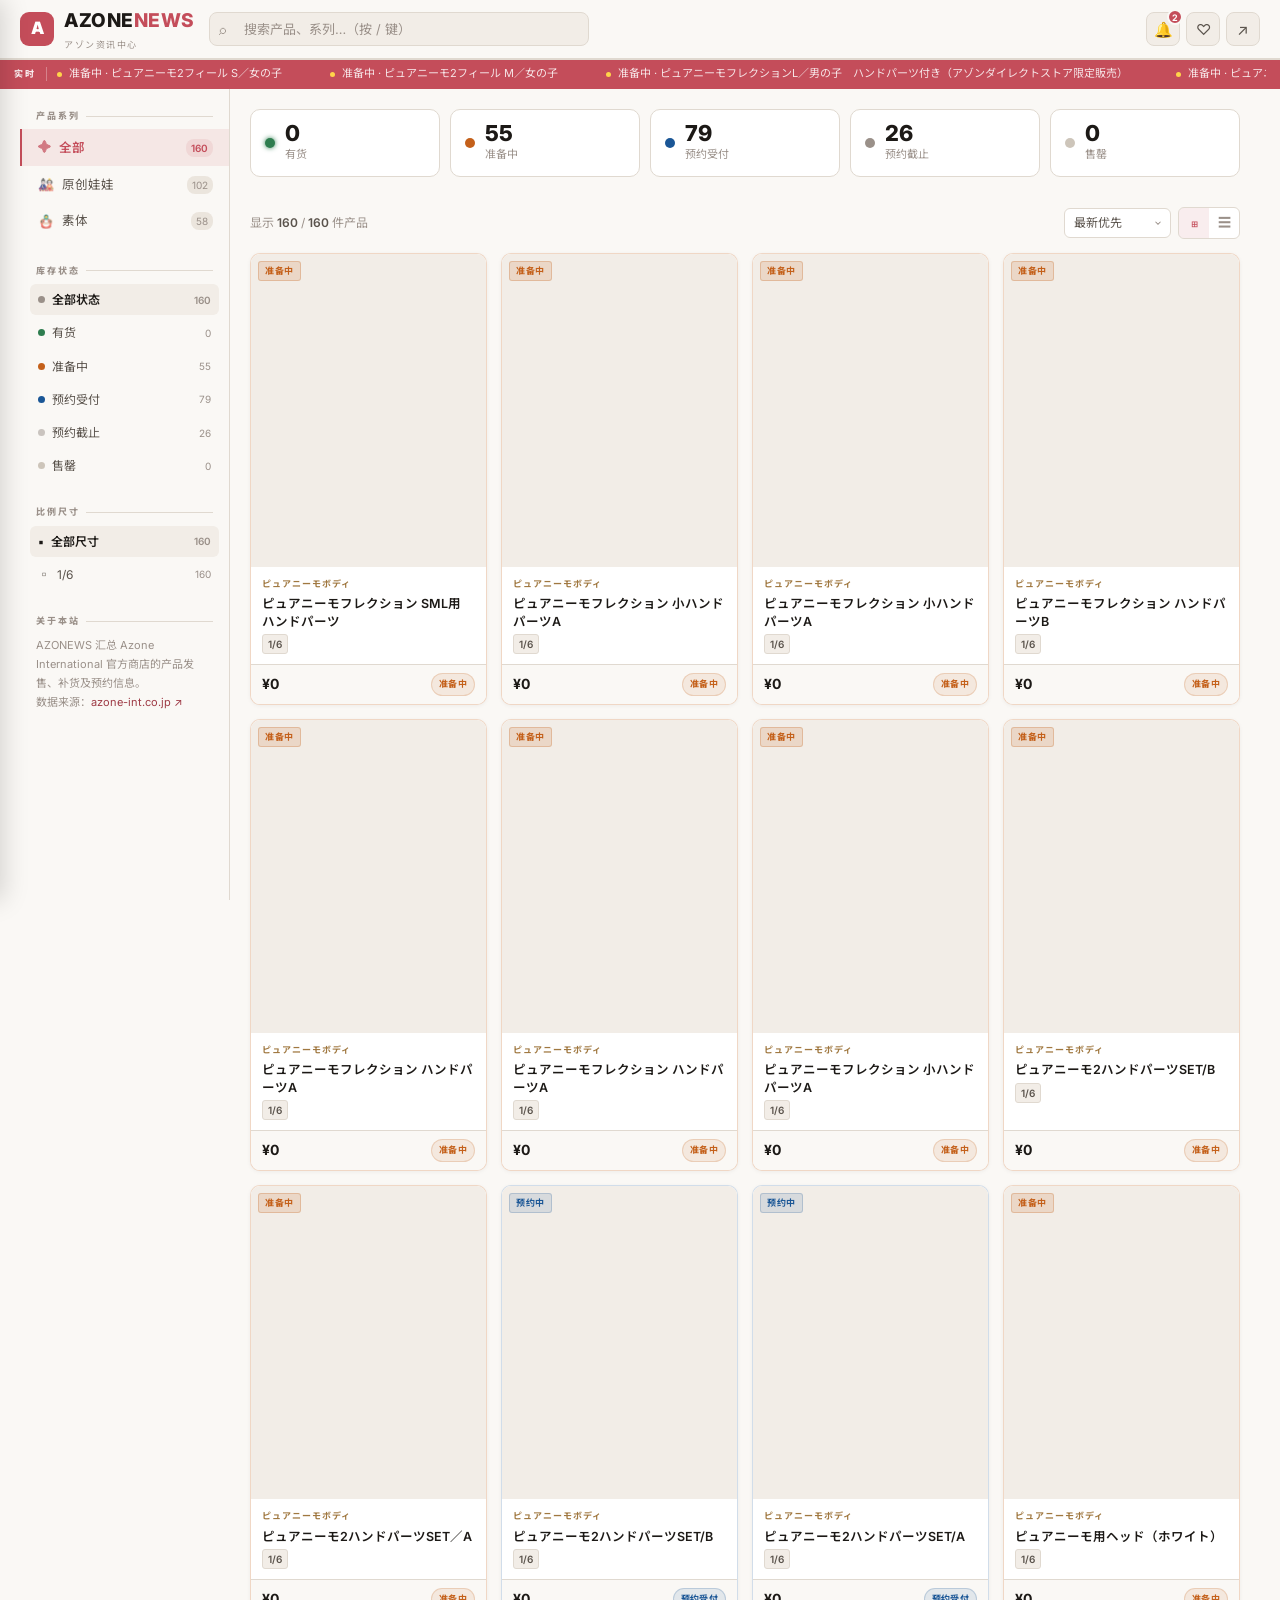
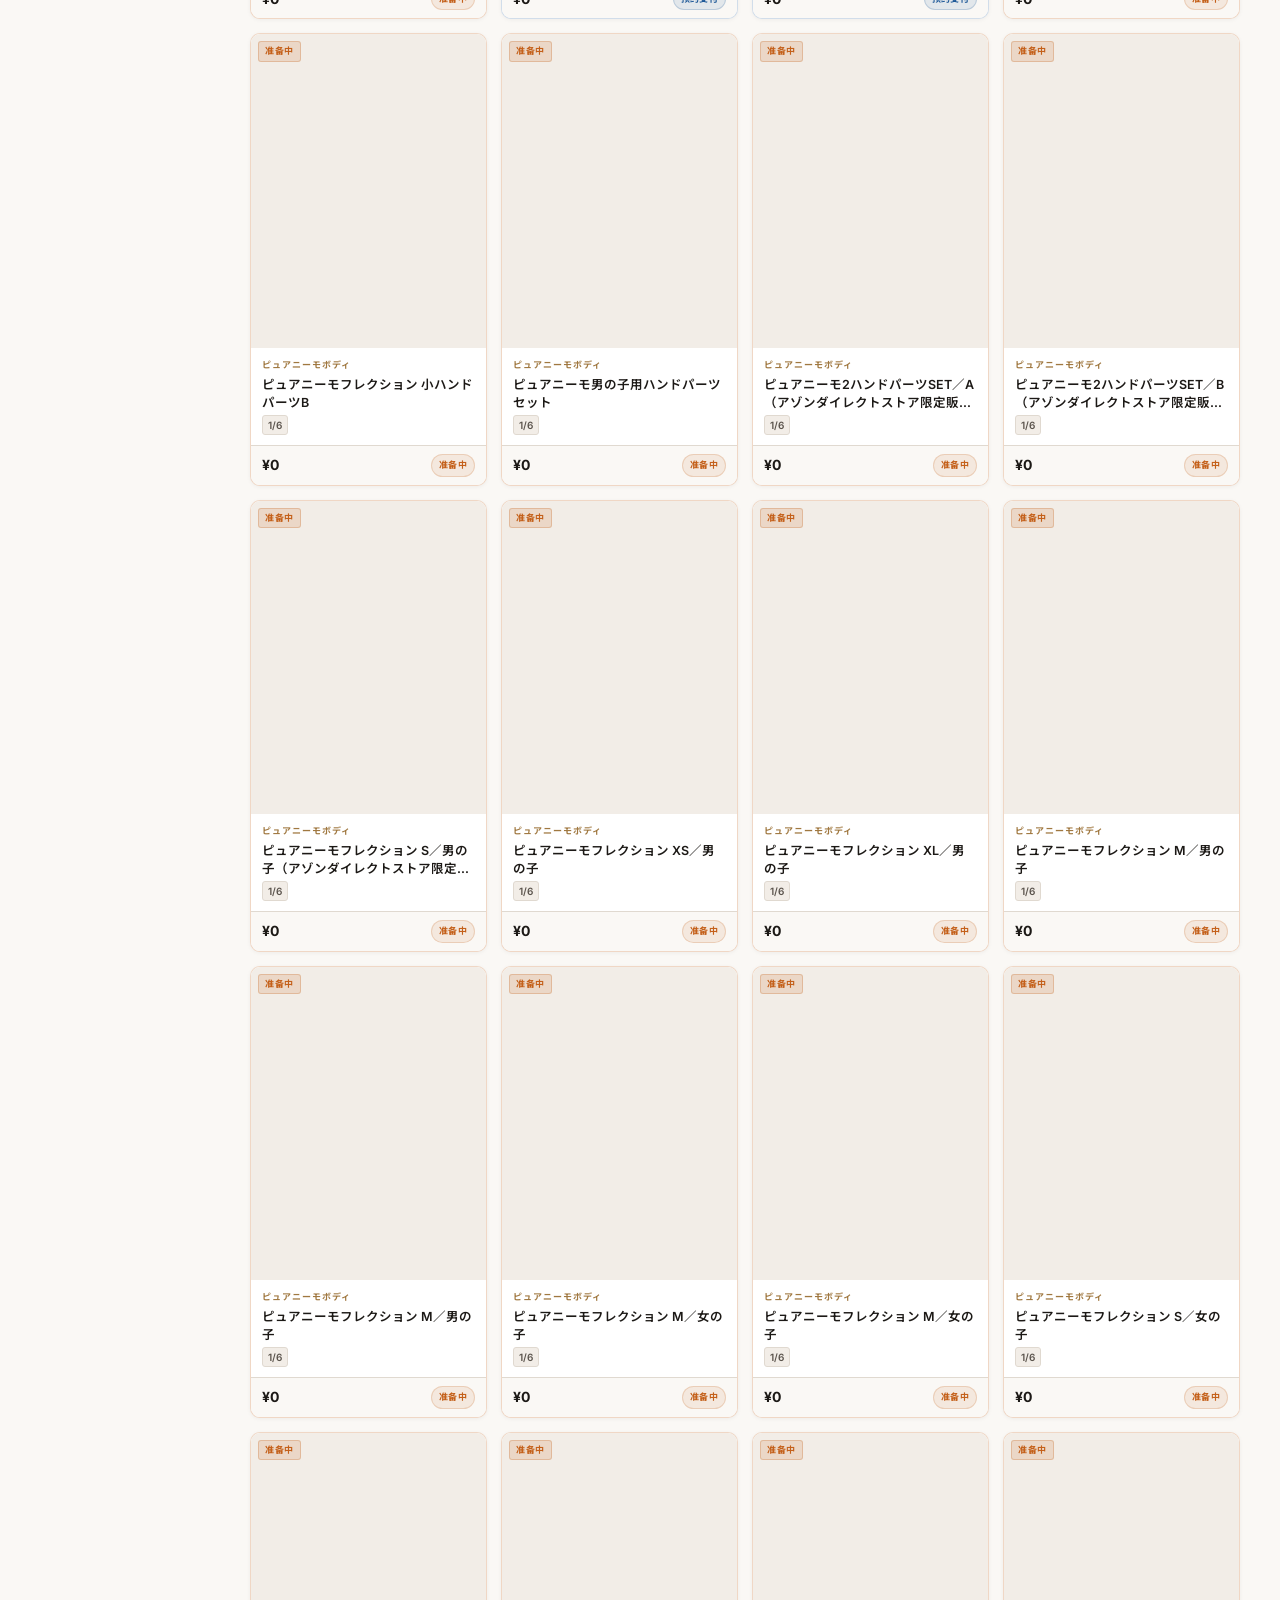
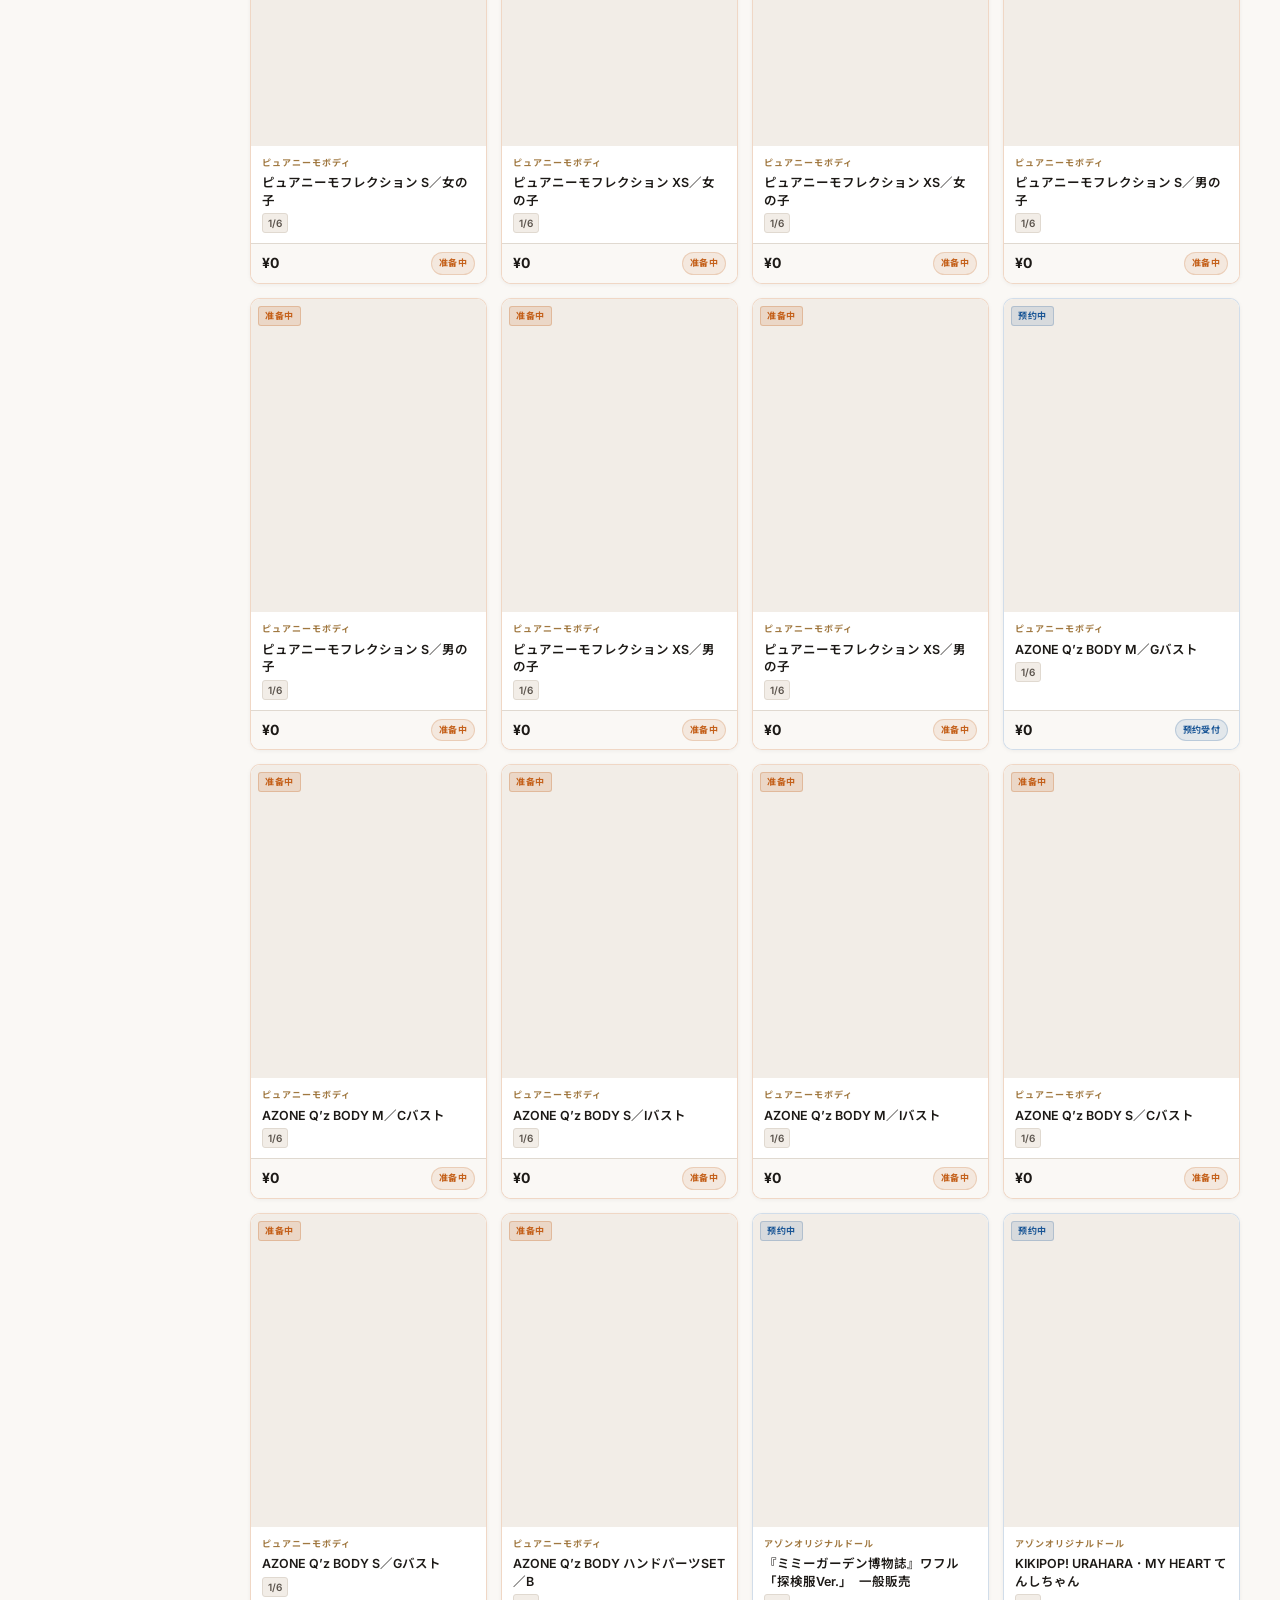
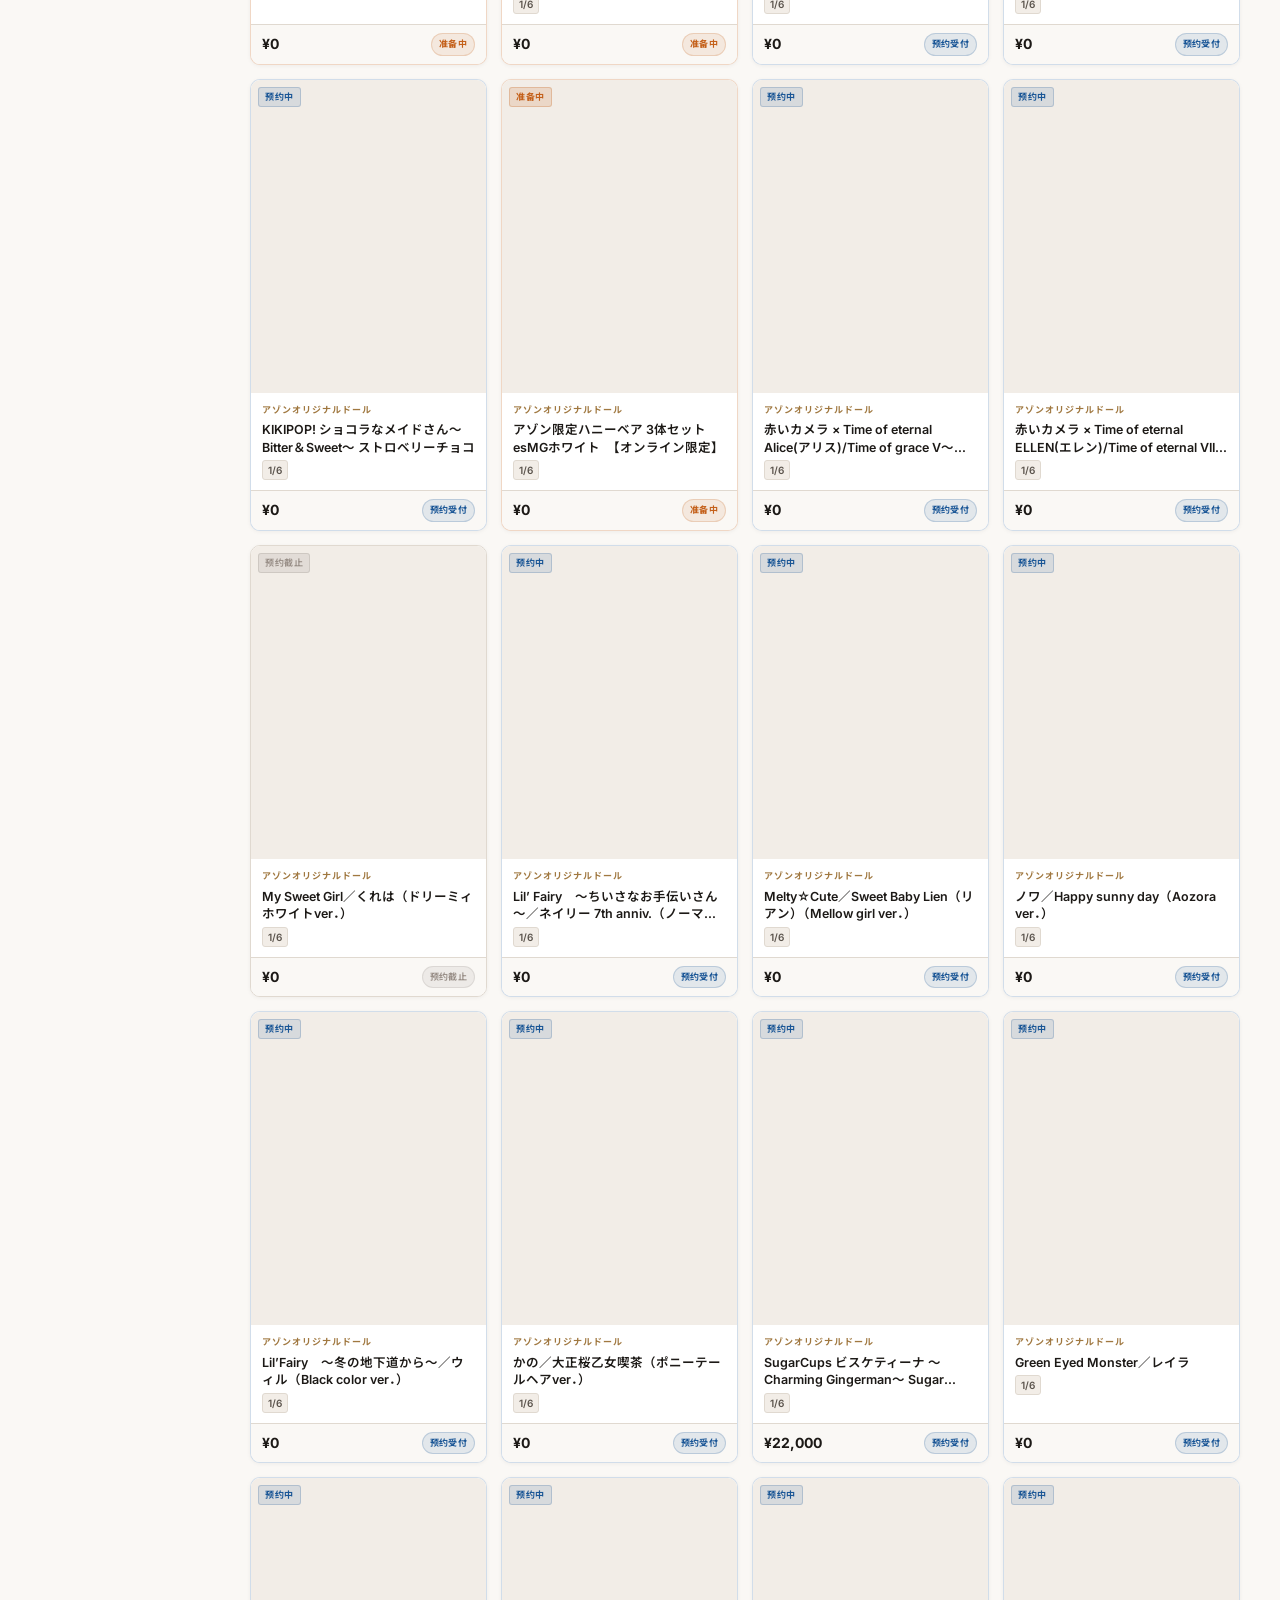
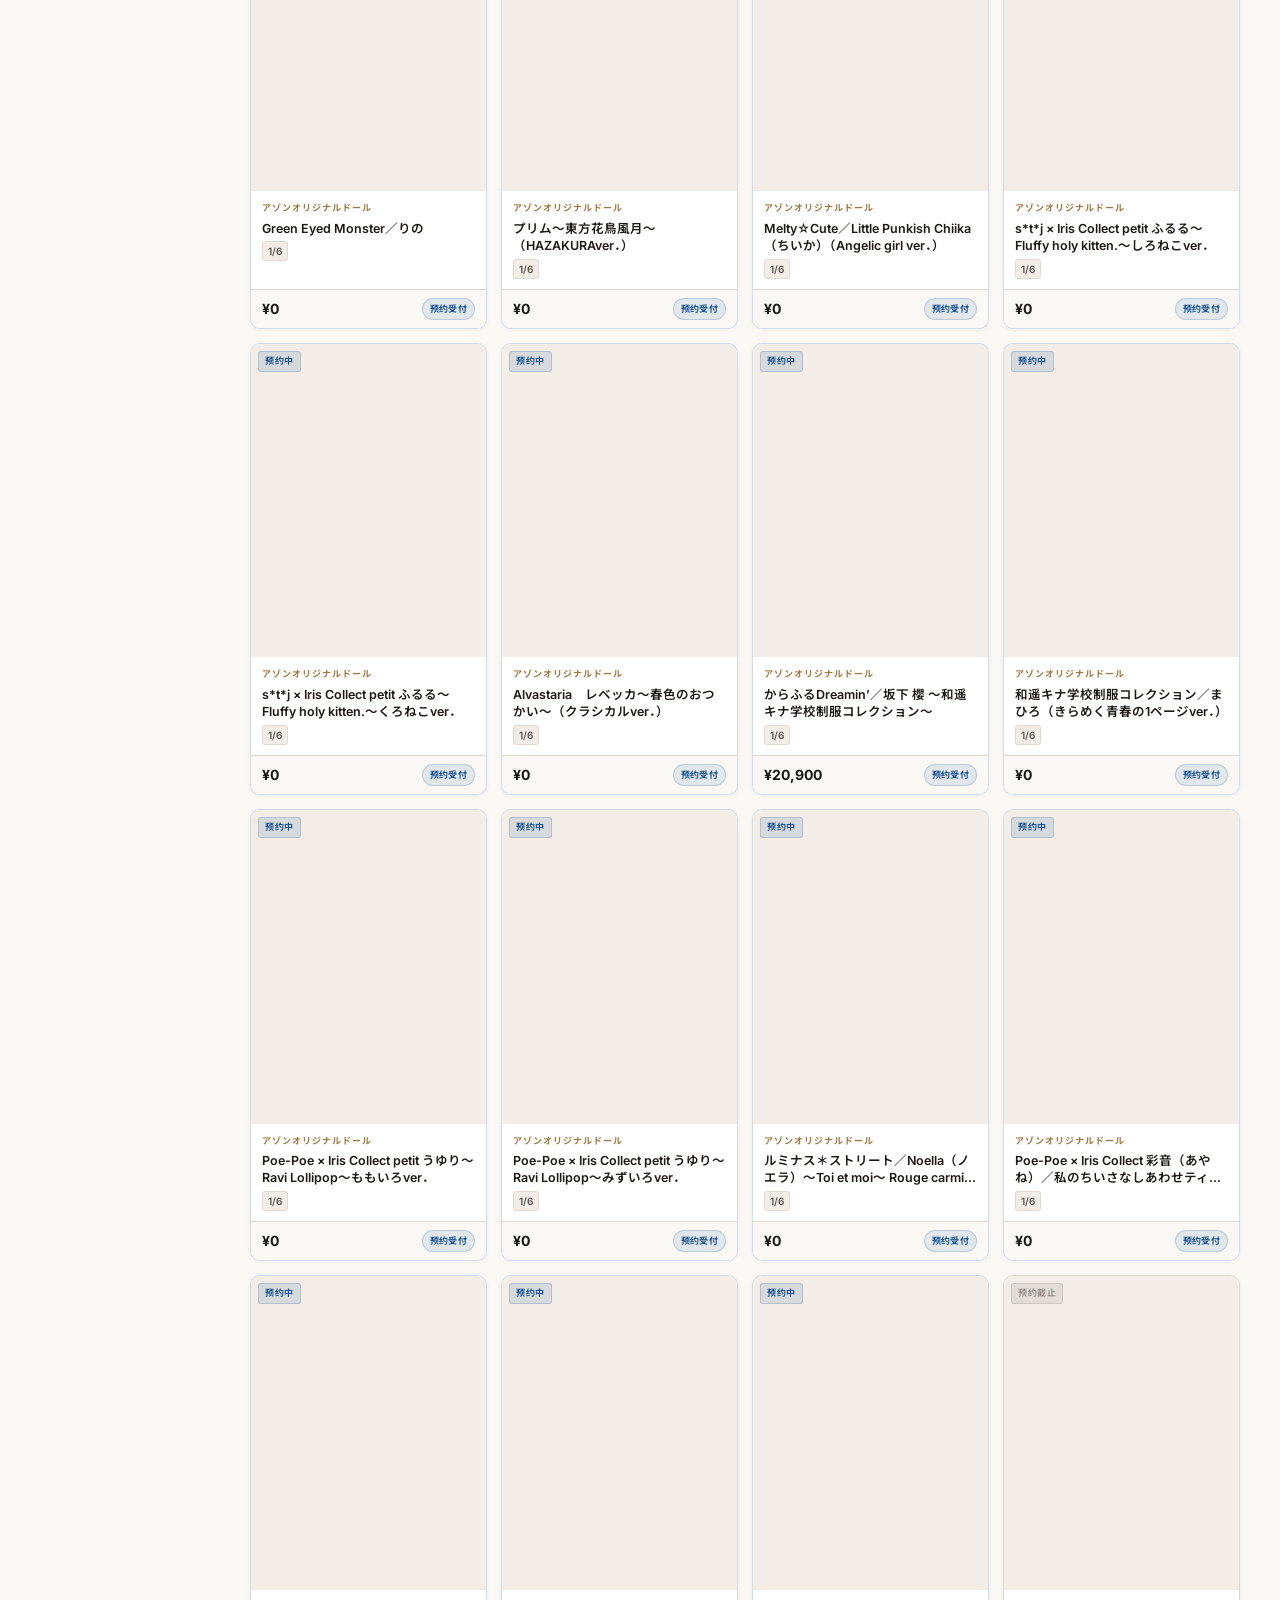
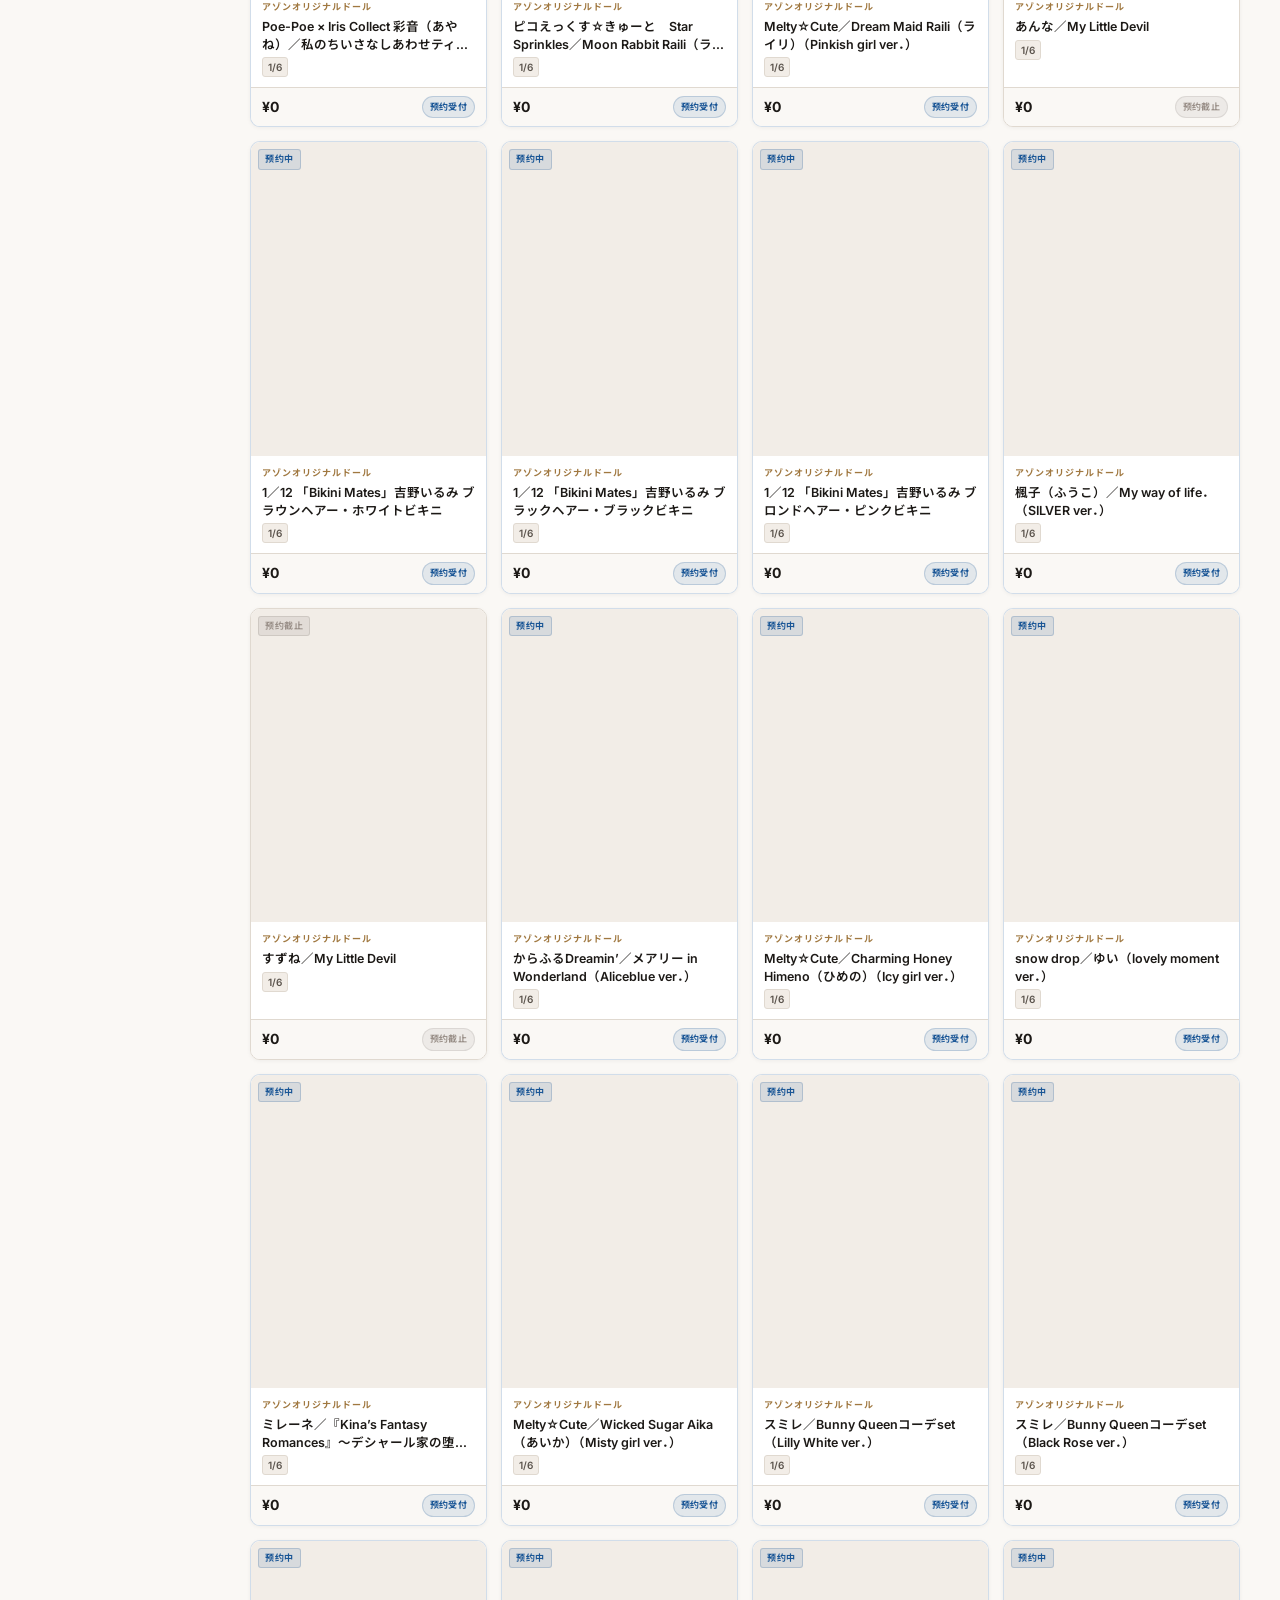
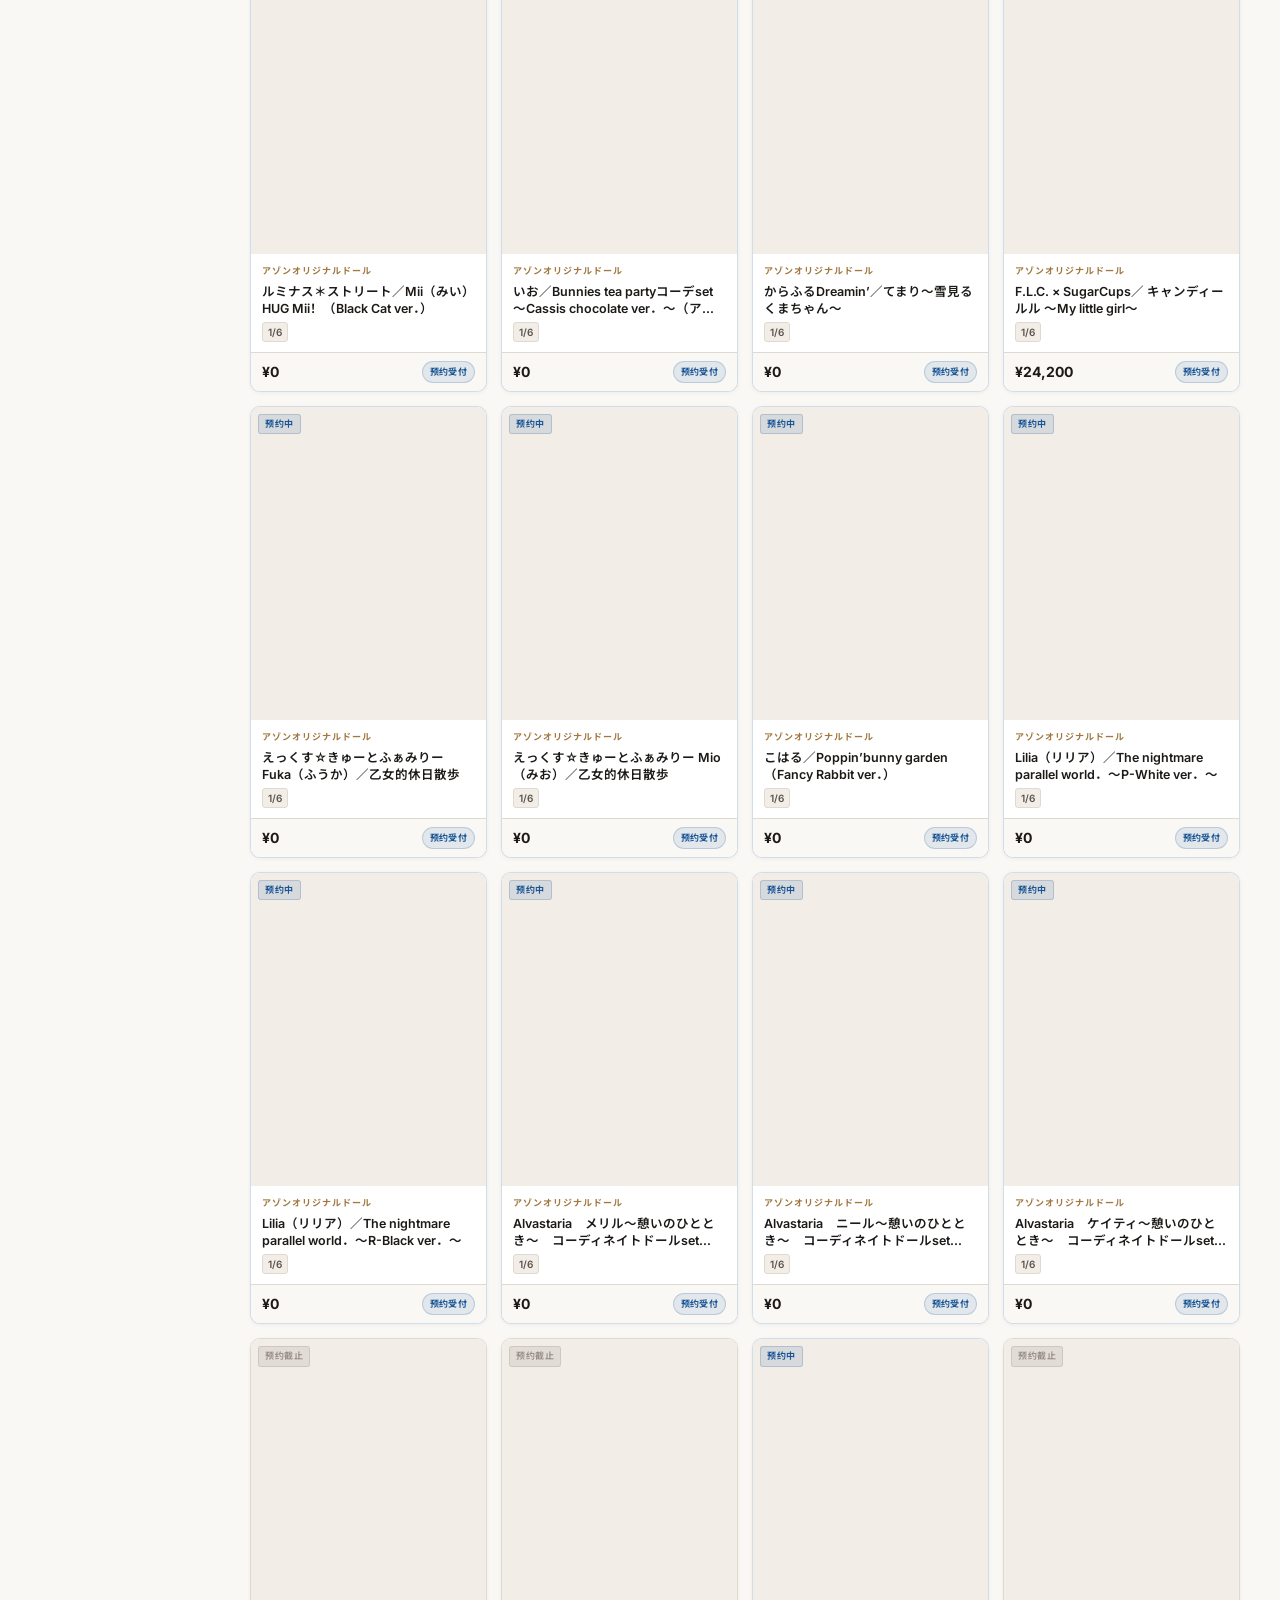
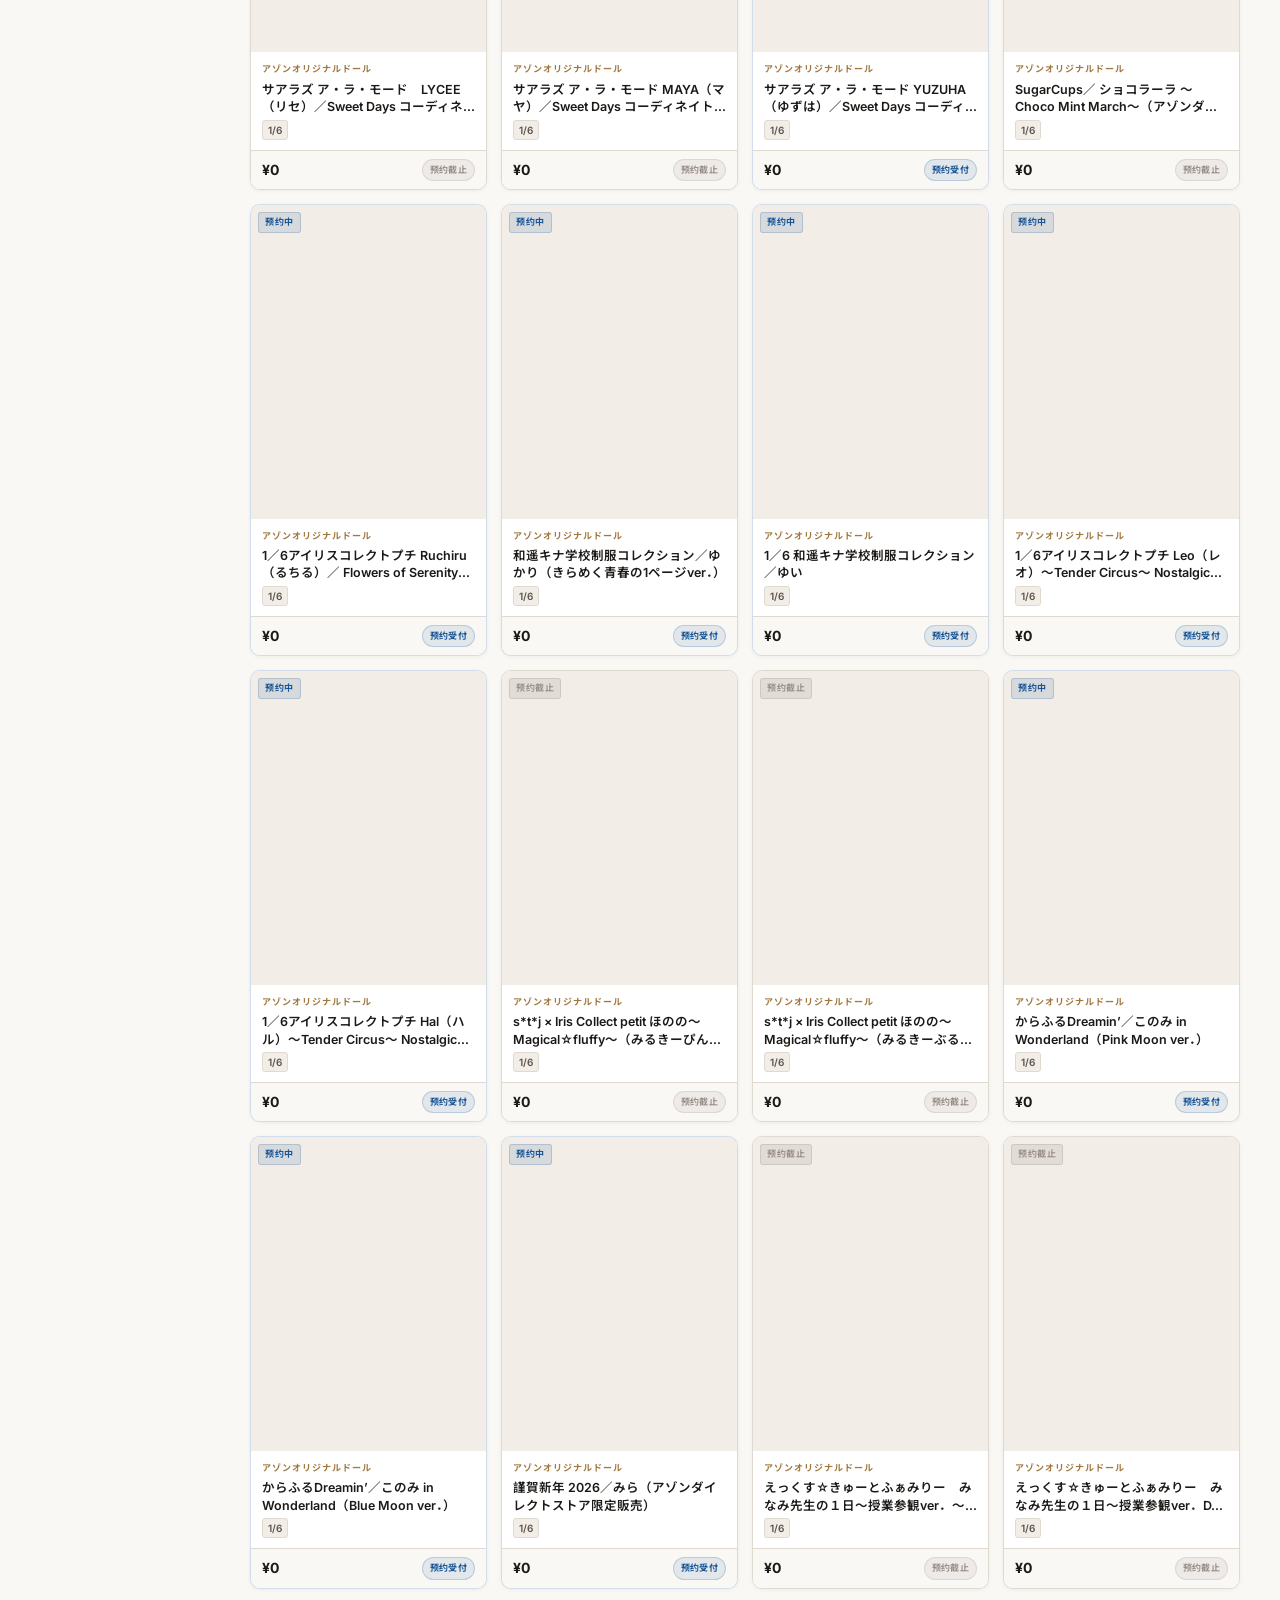
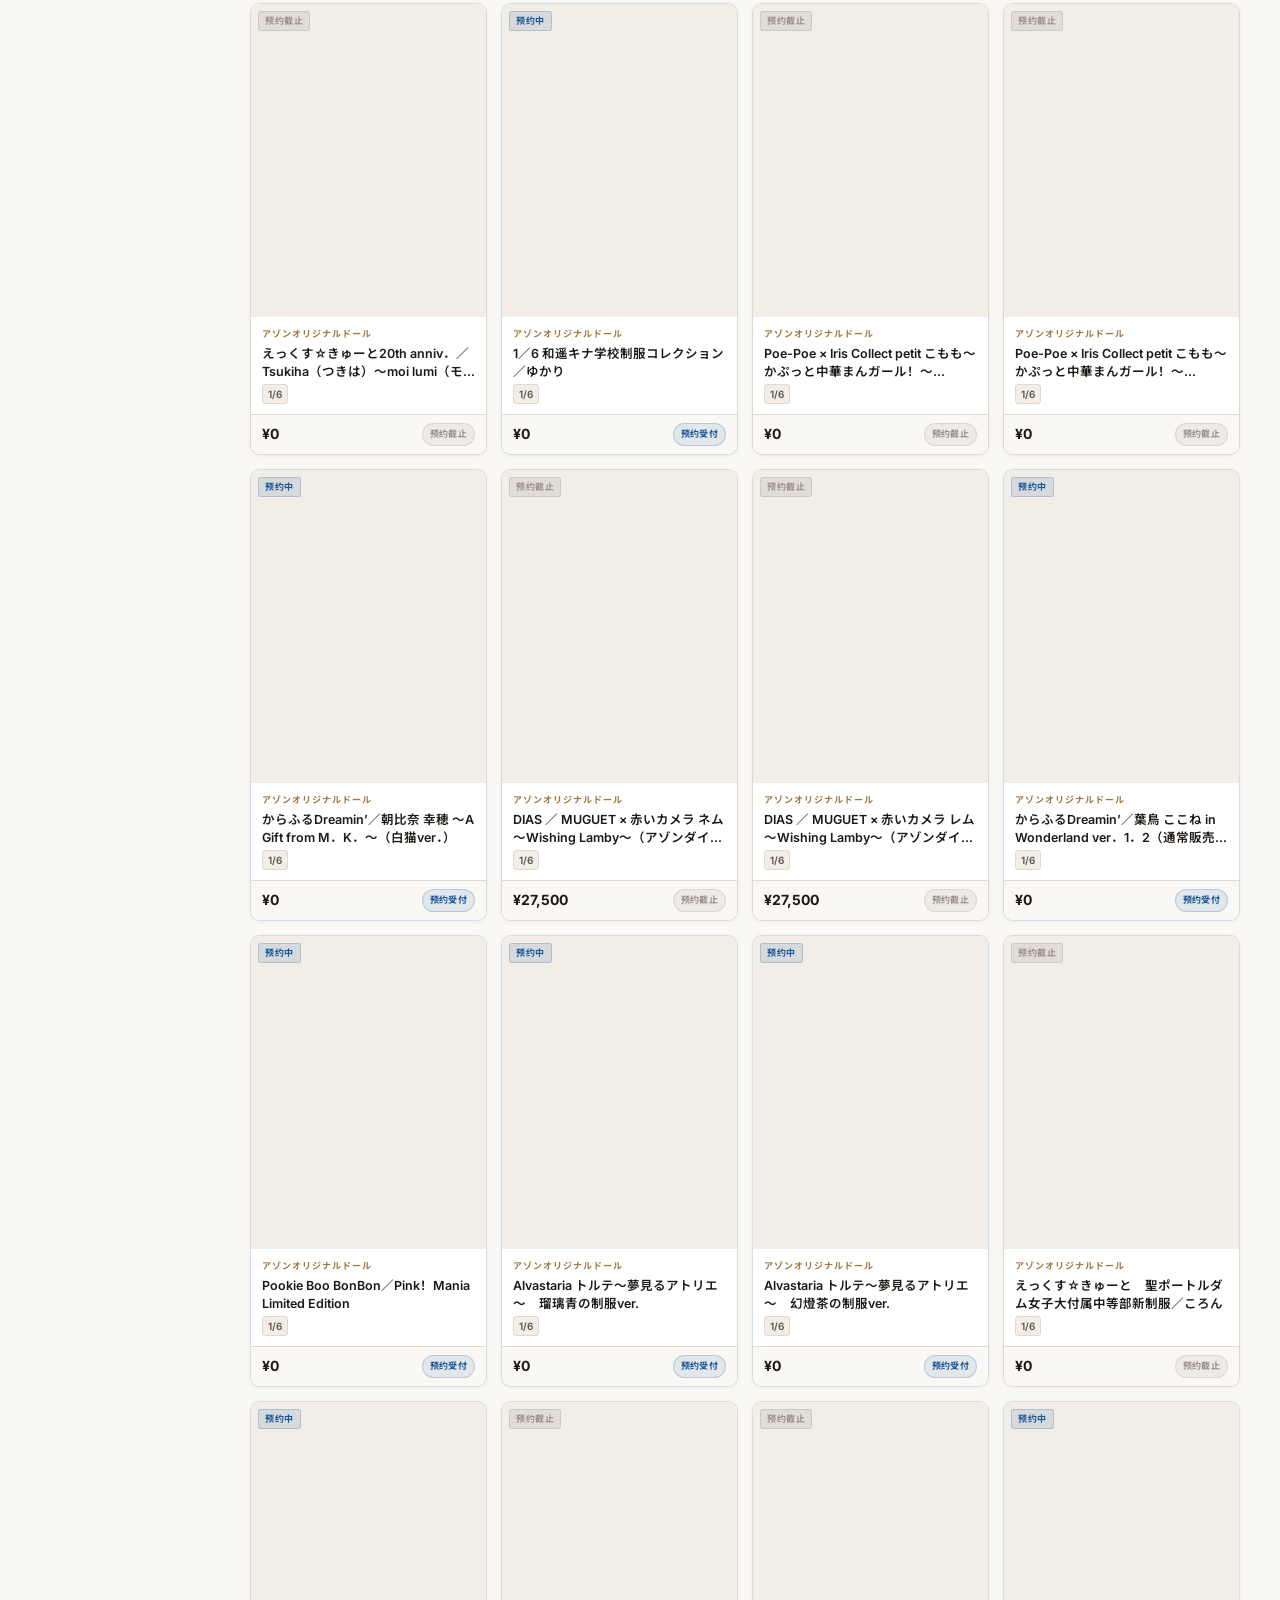
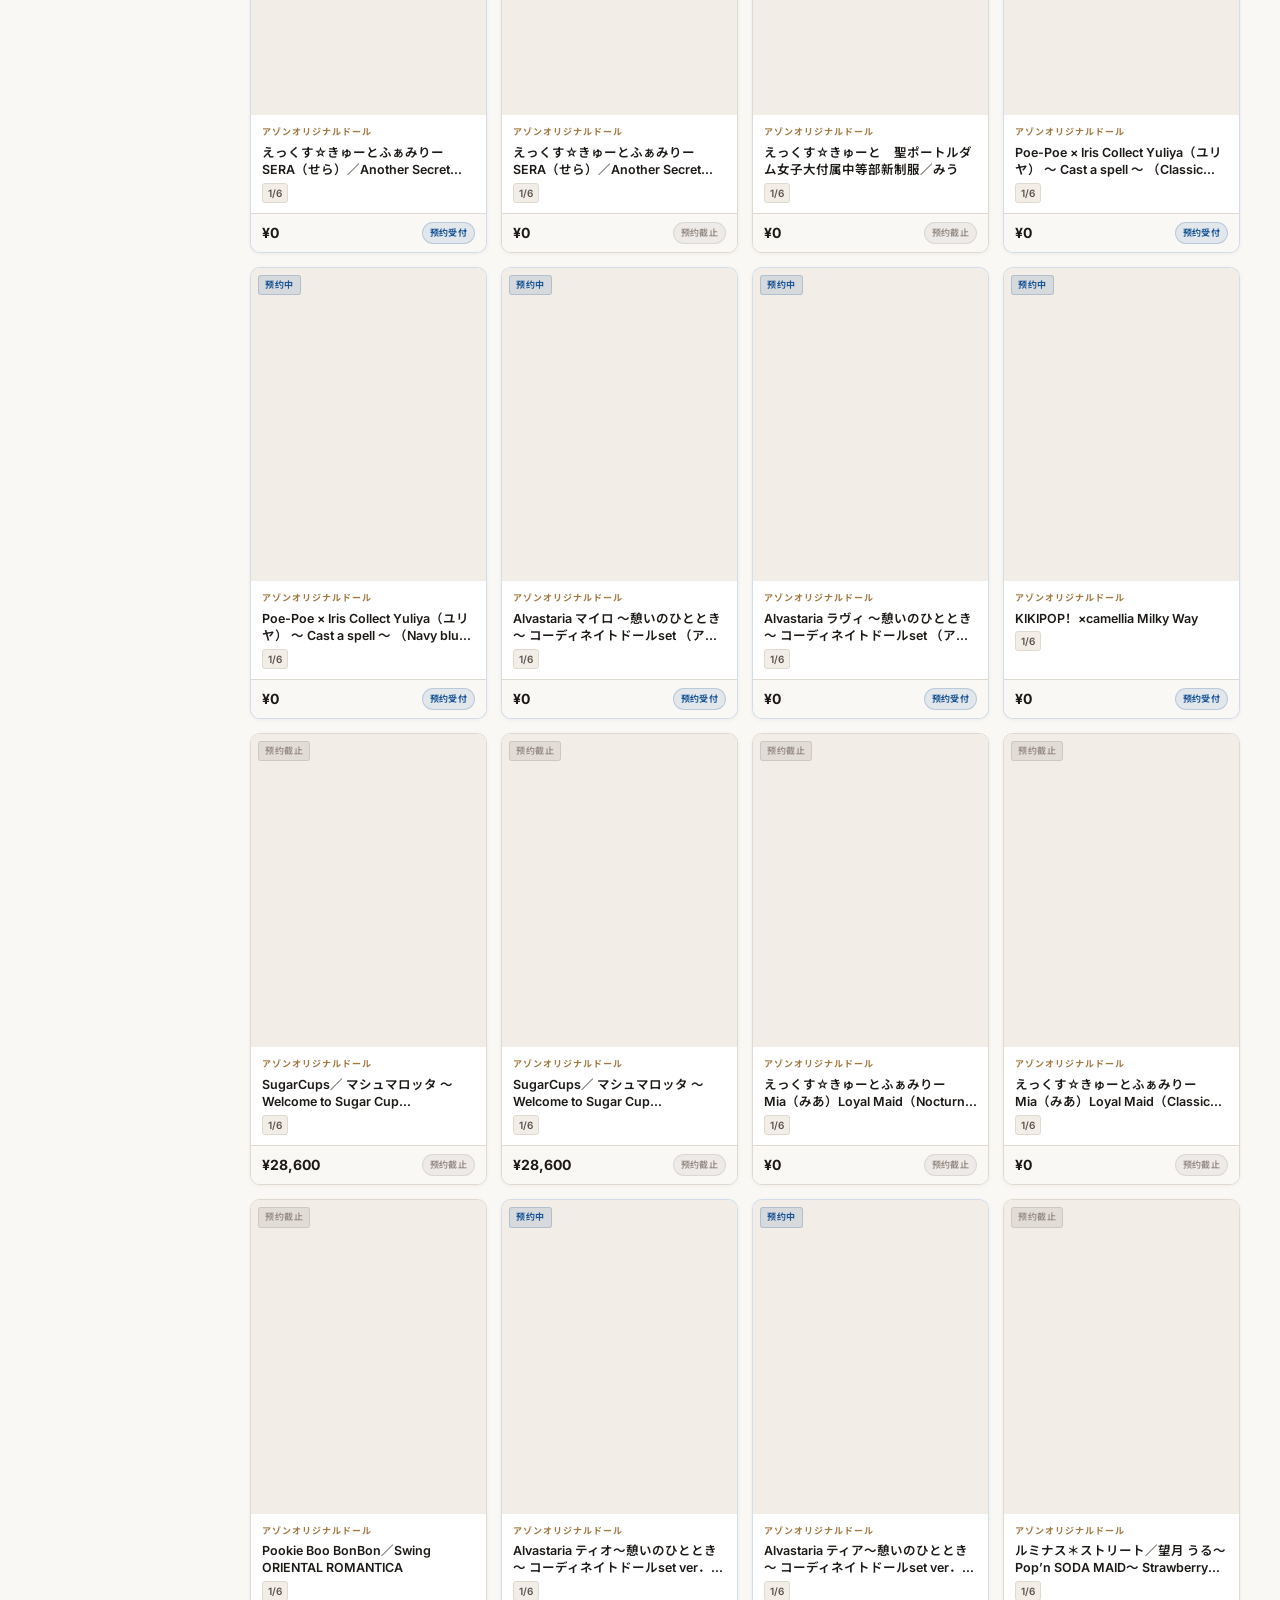
==== index.html @ 1567c564 "Sync index.html with latest azonews.html" ====
<!DOCTYPE html>
<html lang="zh-CN">
<head>
<meta charset="UTF-8"/>
<meta name="viewport" content="width=device-width,initial-scale=1.0"/>
<title>AZONEWS — Azone International 资讯中心</title>
<link rel="preconnect" href="https://fonts.googleapis.com"/>
<link rel="preconnect" href="https://fonts.gstatic.com" crossorigin/>
<link href="https://fonts.googleapis.com/css2?family=Inter:wght@400;500;600;700;800&family=Noto+Sans+SC:wght@400;500;700&display=swap" rel="stylesheet"/>
<style>
:root{
  --bg:#faf8f5;--bg2:#f2ede7;--bg3:#ebe5dd;
  --card:#ffffff;--card-h:#fdf9f6;
  --border:#e0d9d0;--border-d:#cdc5ba;
  --accent:#c44d5a;--accent-dim:#9e3a45;--accent-g:rgba(196,77,90,.1);
  --gold:#a07840;--gold-g:rgba(160,120,64,.12);
  --txt:#1c1916;--txt2:#5a534c;--txt3:#9a9089;
  --green:#2e7d4f;--orange:#c4601a;--blue:#1a5696;--purple:#6b4da0;
  --red:#c42b2b;--teal:#1a7a6e;
  --r:10px;--rs:6px;--sh:0 2px 12px rgba(0,0,0,.08);--sh2:0 8px 32px rgba(0,0,0,.12);
  --t:.18s ease;
  --font:'Inter','Noto Sans SC',sans-serif;
}
*,*::before,*::after{box-sizing:border-box;margin:0;padding:0}
html{scroll-behavior:smooth}
body{background:var(--bg);color:var(--txt);font-family:var(--font);font-size:14px;line-height:1.6;-webkit-font-smoothing:antialiased}
a{color:inherit;text-decoration:none}
button{cursor:pointer;border:none;background:none;font-family:inherit}
input,select{font-family:inherit}
::-webkit-scrollbar{width:5px;height:5px}
::-webkit-scrollbar-track{background:var(--bg2)}
::-webkit-scrollbar-thumb{background:var(--border-d);border-radius:3px}

/* ── HEADER ── */
.hd{position:sticky;top:0;z-index:100;background:rgba(250,248,245,.95);backdrop-filter:blur(12px);border-bottom:1px solid var(--border);box-shadow:0 1px 0 var(--border)}
.hd-inner{display:flex;align-items:center;height:58px;gap:14px;max-width:1400px;margin:0 auto;padding:0 20px}
.logo{display:flex;align-items:center;gap:10px;flex-shrink:0;text-decoration:none}
.logo-m{width:34px;height:34px;background:var(--accent);border-radius:9px;display:flex;align-items:center;justify-content:center;font-size:17px;font-weight:900;color:#fff;letter-spacing:-1px}
.logo-t{font-size:19px;font-weight:800;letter-spacing:.5px;color:var(--txt)}
.logo-t em{color:var(--accent);font-style:normal}
.logo-s{font-size:9px;letter-spacing:1.5px;color:var(--txt3);text-transform:uppercase;margin-top:1px}
.hd-search{flex:1;max-width:380px;position:relative}
.hd-search input{width:100%;height:34px;background:var(--bg2);border:1px solid var(--border);border-radius:8px;padding:0 12px 0 34px;color:var(--txt);font-size:13px;outline:none;transition:var(--t)}
.hd-search input:focus{border-color:var(--accent);background:#fff;box-shadow:0 0 0 3px var(--accent-g)}
.hd-search input::placeholder{color:var(--txt3)}
.si{position:absolute;left:10px;top:50%;transform:translateY(-50%);color:var(--txt3);font-size:14px;pointer-events:none}
.hd-act{display:flex;align-items:center;gap:6px;flex-shrink:0;margin-left:auto}
.ibtn{width:34px;height:34px;border-radius:8px;background:var(--bg2);border:1px solid var(--border);display:flex;align-items:center;justify-content:center;color:var(--txt2);font-size:15px;transition:var(--t);position:relative}
.ibtn:hover{background:var(--bg3);border-color:var(--border-d);color:var(--txt)}
.bdg{position:absolute;top:-4px;right:-4px;min-width:16px;height:16px;background:var(--accent);border-radius:8px;font-size:9px;font-weight:700;color:#fff;display:flex;align-items:center;justify-content:center;padding:0 3px;border:2px solid var(--bg)}

/* ── TICKER ── */
.ticker{background:var(--accent);height:30px;overflow:hidden;display:flex;align-items:center;gap:10px;padding:0 14px}
.ticker-lbl{font-size:9px;font-weight:800;letter-spacing:2px;color:rgba(255,255,255,.9);text-transform:uppercase;white-space:nowrap;flex-shrink:0}
.ticker-sep{width:1px;height:14px;background:rgba(255,255,255,.3);flex-shrink:0}
.ticker-track{overflow:hidden;flex:1}
.ticker-content{display:flex;gap:48px;animation:ticker 50s linear infinite;white-space:nowrap}
.ticker-item{font-size:11px;color:rgba(255,255,255,.85);display:flex;align-items:center;gap:7px}
.tdot{width:5px;height:5px;border-radius:50%;background:rgba(255,255,255,.9);flex-shrink:0}
.tdot.prep{background:#ffd44a}
.tdot.pre{background:#7dc4ff}
.tdot.new{background:#fff}
@keyframes ticker{0%{transform:translateX(0)}100%{transform:translateX(-50%)}}

/* ── LAYOUT ── */
.wrap{max-width:1400px;margin:0 auto;padding:0 20px}
.layout{display:grid;grid-template-columns:210px 1fr;gap:0;min-height:calc(100vh - 89px)}

/* ── SIDEBAR ── */
.sb{border-right:1px solid var(--border);padding:20px 0;position:sticky;top:89px;height:calc(100vh - 89px);overflow-y:auto;background:var(--bg)}
.sb-sec{margin-bottom:24px}
.sb-h{font-size:9px;font-weight:800;letter-spacing:2px;text-transform:uppercase;color:var(--txt3);padding:0 16px;margin-bottom:6px;display:flex;align-items:center;gap:6px}
.sb-h::after{content:'';flex:1;height:1px;background:var(--border)}
.ni{display:flex;align-items:center;gap:8px;padding:8px 16px;font-size:12.5px;color:var(--txt2);transition:var(--t);cursor:pointer;border-left:2px solid transparent}
.ni:hover{color:var(--txt);background:var(--bg2)}
.ni.on{color:var(--accent);background:var(--accent-g);border-left-color:var(--accent);font-weight:600}
.ni-ic{font-size:13px;opacity:.7}
.ni-ct{margin-left:auto;font-size:10px;padding:1px 5px;background:var(--bg3);border-radius:8px;color:var(--txt3)}
.ni.on .ni-ct{background:var(--accent-g);color:var(--accent)}

.sf,.scf{padding:0 10px;display:flex;flex-direction:column;gap:2px}
.sb-btn{display:flex;align-items:center;gap:7px;padding:6px 8px;border-radius:6px;font-size:12px;color:var(--txt2);transition:var(--t);cursor:pointer}
.sb-btn:hover{color:var(--txt);background:var(--bg2)}
.sb-btn.on{background:var(--bg2);color:var(--txt);font-weight:600}
.sdot{width:7px;height:7px;border-radius:50%;flex-shrink:0}
.sdot.all{background:var(--txt3)}
.sdot.stock{background:var(--green)}
.sdot.pre{background:var(--blue)}
.sdot.closed{background:var(--txt3);opacity:.5}
.sdot.sold{background:var(--border-d)}
.sdot.prep{background:var(--orange);animation:pdot 2s ease infinite}
@keyframes pdot{0%,100%{opacity:1}50%{opacity:.4}}

/* ── MAIN ── */
.main{padding:20px}

/* ── STAT BARS ── */
.stat-row{display:flex;gap:10px;margin-bottom:18px}
.stat-card{flex:1;background:var(--card);border:1px solid var(--border);border-radius:var(--r);padding:12px 14px;display:flex;align-items:center;gap:10px;transition:var(--t);cursor:pointer}
.stat-card:hover{border-color:var(--border-d);box-shadow:var(--sh)}
.stat-card.active{border-color:var(--accent);background:var(--accent-g)}
.stat-dot{width:10px;height:10px;border-radius:50%;flex-shrink:0}
.stat-dot.stock{background:var(--green);box-shadow:0 0 5px var(--green)}
.stat-dot.pre{background:var(--blue)}
.stat-dot.prep{background:var(--orange);animation:pdot 1.5s ease infinite}
.stat-dot.closed{background:var(--txt3)}
.stat-dot.sold{background:var(--border-d)}
.stat-num{font-size:22px;font-weight:800;color:var(--txt);line-height:1}
.stat-lbl{font-size:11px;color:var(--txt3);margin-top:2px}
.stat-sub{margin-left:auto;font-size:10px;color:var(--txt3)}

/* ── TOOLBAR ── */
.tb{display:flex;align-items:center;justify-content:space-between;margin-bottom:14px;gap:10px}
.rc{font-size:12px;color:var(--txt3)}
.rc span{color:var(--txt2);font-weight:600}
.tb-r{display:flex;align-items:center;gap:7px}
.ss{height:30px;background:var(--card);border:1px solid var(--border);border-radius:6px;padding:0 24px 0 9px;color:var(--txt2);font-size:12px;outline:none;appearance:none;cursor:pointer;background-image:url("data:image/svg+xml,%3Csvg xmlns='http://www.w3.org/2000/svg' width='10' height='10' viewBox='0 0 24 24' fill='none' stroke='%239a9089' stroke-width='2.5'%3E%3Cpath d='m6 9 6 6 6-6'/%3E%3C/svg%3E");background-repeat:no-repeat;background-position:right 7px center;transition:var(--t)}
.ss:hover{border-color:var(--border-d)}
.vt{display:flex;background:var(--card);border:1px solid var(--border);border-radius:6px;overflow:hidden}
.vb{width:30px;height:30px;display:flex;align-items:center;justify-content:center;color:var(--txt3);font-size:13px;transition:var(--t)}
.vb:hover{color:var(--txt2);background:var(--bg2)}
.vb.on{color:var(--accent);background:var(--accent-g)}

/* ── FILTER CHIPS ── */
.chips{display:flex;flex-wrap:wrap;gap:5px;margin-bottom:12px}
.chip{display:flex;align-items:center;gap:4px;padding:3px 8px;background:var(--accent-g);border:1px solid rgba(196,77,90,.25);border-radius:20px;font-size:11px;color:var(--accent);cursor:pointer}
.chip:hover{background:rgba(196,77,90,.15)}

/* ── PRODUCT GRID ── */
.grid{display:grid;grid-template-columns:repeat(auto-fill,minmax(195px,1fr));gap:14px}
.grid.lv{grid-template-columns:1fr;gap:7px}

/* ── CARD ── */
.card{background:var(--card);border:1px solid var(--border);border-radius:var(--r);overflow:hidden;transition:all var(--t);cursor:pointer;display:flex;flex-direction:column;box-shadow:0 1px 4px rgba(0,0,0,.05)}
.card:hover{border-color:var(--border-d);box-shadow:var(--sh);transform:translateY(-2px)}
.card.c-prep{border-color:rgba(196,96,26,.25)}
.card.c-prep:hover{border-color:var(--orange);box-shadow:0 4px 16px rgba(196,96,26,.12)}
.card.c-pre{border-color:rgba(26,86,150,.2)}
.card.c-pre:hover{border-color:var(--blue)}

.cimg{aspect-ratio:3/4;background:var(--bg2);position:relative;overflow:hidden;display:flex;align-items:center;justify-content:center}
.cimg img{width:100%;height:100%;object-fit:cover;transition:transform .3s ease}
.card:hover .cimg img{transform:scale(1.04)}
.cimg .ph{display:flex;flex-direction:column;align-items:center;gap:6px;color:var(--border-d)}
.cimg .ph span:first-child{font-size:40px;opacity:.4}
.cimg .ph .phl{font-size:9px;letter-spacing:1px;text-transform:uppercase;color:var(--txt3);text-align:center;padding:0 10px}
.ctags{position:absolute;top:7px;left:7px;display:flex;flex-direction:column;gap:3px}
.t{font-size:9px;font-weight:700;letter-spacing:.5px;text-transform:uppercase;padding:2px 6px;border-radius:3px}
.t-prep{background:rgba(196,96,26,.15);color:var(--orange);border:1px solid rgba(196,96,26,.25)}
.t-pre{background:rgba(26,86,150,.12);color:var(--blue);border:1px solid rgba(26,86,150,.2)}
.t-closed{background:rgba(90,83,76,.1);color:var(--txt3);border:1px solid rgba(90,83,76,.15)}
.t-ltd{background:rgba(196,77,90,.12);color:var(--accent);border:1px solid rgba(196,77,90,.2)}
.cwl{position:absolute;top:7px;right:7px;width:26px;height:26px;border-radius:5px;background:rgba(250,248,245,.85);backdrop-filter:blur(6px);display:flex;align-items:center;justify-content:center;color:var(--txt3);font-size:13px;transition:var(--t);opacity:0;border:1px solid var(--border)}
.card:hover .cwl,.cwl.on{opacity:1}
.cwl:hover,.cwl.on{color:var(--accent);background:var(--accent-g);border-color:rgba(196,77,90,.3)}

.cbody{padding:10px 11px;display:flex;flex-direction:column;gap:4px;flex:1}
.cseries{font-size:9px;font-weight:700;letter-spacing:1px;text-transform:uppercase;color:var(--gold)}
.cname{font-size:12.5px;font-weight:600;color:var(--txt);line-height:1.4;display:-webkit-box;-webkit-line-clamp:2;-webkit-box-orient:vertical;overflow:hidden}
.cmeta{display:flex;align-items:center;gap:6px;font-size:10px;color:var(--txt3)}
.csc{background:var(--bg2);border:1px solid var(--border);border-radius:3px;padding:1px 5px;font-weight:600;color:var(--txt2);font-size:10px}

.cfoot{display:flex;align-items:center;justify-content:space-between;padding:8px 11px;border-top:1px solid var(--border);background:var(--bg)}
.cprice{font-size:14px;font-weight:700;color:var(--txt)}
.cprice .y{font-size:10px;color:var(--txt3);margin-right:1px}
.pill{font-size:9px;font-weight:700;letter-spacing:.3px;text-transform:uppercase;padding:3px 7px;border-radius:20px}
.pill.stock{background:rgba(46,125,79,.1);color:var(--green);border:1px solid rgba(46,125,79,.2)}
.pill.prep{background:rgba(196,96,26,.1);color:var(--orange);border:1px solid rgba(196,96,26,.2);animation:ppill 2s ease infinite}
.pill.pre{background:rgba(26,86,150,.1);color:var(--blue);border:1px solid rgba(26,86,150,.2)}
.pill.closed{background:rgba(90,83,76,.08);color:var(--txt3);border:1px solid rgba(90,83,76,.12)}
.pill.sold{background:rgba(90,83,76,.06);color:var(--border-d);border:1px solid rgba(90,83,76,.1)}
@keyframes ppill{0%,100%{opacity:1}50%{opacity:.6}}

/* ── LIST VIEW ── */
.grid.lv .card{flex-direction:row}
.grid.lv .cimg{width:72px;aspect-ratio:unset;height:90px;flex-shrink:0}
.grid.lv .cimg .ph span:first-child{font-size:24px}
.grid.lv .cimg .ph .phl{display:none}
.grid.lv .cbody{flex-direction:row;align-items:center;gap:14px;padding:10px 14px;flex:1}
.grid.lv .cname{flex:1;-webkit-line-clamp:1;font-size:13px}
.grid.lv .cseries{display:none}
.grid.lv .cfoot{border-top:none;border-left:1px solid var(--border);background:none;flex-direction:column;align-items:flex-end;gap:5px;min-width:110px;padding:10px 14px}
.grid.lv .ctags{flex-direction:row;flex-wrap:wrap}

/* ── EMPTY ── */
.empty{grid-column:1/-1;padding:80px 20px;text-align:center;display:flex;flex-direction:column;align-items:center;gap:12px}
.empty-ic{font-size:44px;opacity:.2}
.empty h3{font-size:16px;font-weight:600;color:var(--txt2)}
.empty p{font-size:12px;color:var(--txt3);max-width:260px}

/* ── MODAL ── */
.moverlay{position:fixed;inset:0;background:rgba(28,25,22,.55);backdrop-filter:blur(4px);z-index:200;display:flex;align-items:center;justify-content:center;padding:20px;animation:fi .15s ease}
@keyframes fi{from{opacity:0}to{opacity:1}}
.modal{background:var(--card);border:1px solid var(--border-d);border-radius:14px;width:100%;max-width:660px;max-height:90vh;overflow-y:auto;box-shadow:var(--sh2);animation:su .2s ease;position:relative}
@keyframes su{from{opacity:0;transform:translateY(10px)}to{opacity:1;transform:translateY(0)}}
.mclose{position:absolute;top:13px;right:13px;width:30px;height:30px;border-radius:7px;background:var(--bg2);border:1px solid var(--border);color:var(--txt2);font-size:16px;display:flex;align-items:center;justify-content:center;transition:var(--t);z-index:1}
.mclose:hover{background:var(--bg3);color:var(--txt)}
.mimg{aspect-ratio:16/9;background:var(--bg2);border-radius:12px 12px 0 0;overflow:hidden;display:flex;align-items:center;justify-content:center;position:relative}
.mimg img{width:100%;height:100%;object-fit:cover}
.mimg .mph{font-size:70px;opacity:.12}
.mbody{padding:20px}
.m-series{font-size:10px;font-weight:700;letter-spacing:2px;text-transform:uppercase;color:var(--gold);margin-bottom:7px}
.m-title{font-size:18px;font-weight:700;line-height:1.35;margin-bottom:14px}
.m-tags{display:flex;gap:5px;flex-wrap:wrap;margin-bottom:16px}
.mgrid{display:grid;grid-template-columns:1fr 1fr;gap:10px;margin-bottom:16px}
.mi{background:var(--bg2);border:1px solid var(--border);border-radius:6px;padding:9px 11px}
.mi-l{font-size:9px;font-weight:700;letter-spacing:1px;text-transform:uppercase;color:var(--txt3);margin-bottom:3px}
.mi-v{font-size:13px;font-weight:600;color:var(--txt)}
.mdesc{font-size:12px;line-height:1.7;color:var(--txt2);margin-bottom:16px;padding:12px;background:var(--bg);border:1px solid var(--border);border-radius:6px}
.mact{display:flex;gap:8px}
.btn-p{flex:1;height:38px;background:var(--accent);color:#fff;border-radius:7px;font-size:12.5px;font-weight:700;display:flex;align-items:center;justify-content:center;gap:5px;transition:var(--t)}
.btn-p:hover{background:var(--accent-dim);transform:translateY(-1px)}
.btn-s{height:38px;padding:0 13px;background:var(--bg2);color:var(--txt2);border:1px solid var(--border);border-radius:7px;font-size:12px;font-weight:600;display:flex;align-items:center;justify-content:center;gap:5px;transition:var(--t)}
.btn-s:hover{color:var(--txt);border-color:var(--border-d)}

/* ── NOTIF / WISHLIST PANEL ── */
.npanel,.wlpanel{position:fixed;top:66px;right:14px;width:330px;background:var(--card);border:1px solid var(--border-d);border-radius:var(--r);box-shadow:var(--sh2);z-index:150;animation:sd .18s ease}
@keyframes sd{from{opacity:0;transform:translateY(-6px)}to{opacity:1;transform:translateY(0)}}
.nh{display:flex;align-items:center;justify-content:space-between;padding:12px 14px;border-bottom:1px solid var(--border)}
.nt{font-size:12.5px;font-weight:700}
.ncl{font-size:11px;color:var(--txt3);cursor:pointer}
.ncl:hover{color:var(--accent)}
.nlist{max-height:380px;overflow-y:auto}
.ni2{display:flex;gap:9px;padding:11px 14px;border-bottom:1px solid var(--border);cursor:pointer;transition:var(--t);position:relative}
.ni2:last-child{border-bottom:none}
.ni2:hover{background:var(--bg2)}
.ni2.unread{background:rgba(196,77,90,.02)}
.ni2.unread::before{content:'';position:absolute;left:0;top:0;bottom:0;width:3px;background:var(--accent)}
.nic{width:30px;height:30px;border-radius:7px;display:flex;align-items:center;justify-content:center;font-size:12px;flex-shrink:0}
.nic.prep{background:rgba(196,96,26,.1);color:var(--orange)}
.nic.pre{background:rgba(26,86,150,.1);color:var(--blue)}
.nic.stock{background:rgba(46,125,79,.1);color:var(--green)}
.nm{font-size:11.5px;color:var(--txt2);line-height:1.45;margin-bottom:3px}
.ntime{font-size:10px;color:var(--txt3)}
.nempty{padding:36px 18px;text-align:center;color:var(--txt3);font-size:12px}
/* wishlist panel items */
.wli{display:flex;gap:9px;padding:10px 14px;border-bottom:1px solid var(--border);cursor:pointer;transition:var(--t);align-items:center}
.wli:last-child{border-bottom:none}
.wli:hover{background:var(--bg2)}
.wli-img{width:38px;height:48px;border-radius:4px;object-fit:cover;background:var(--bg2);flex-shrink:0}
.wli-body{flex:1;min-width:0}
.wli-name{font-size:11.5px;font-weight:600;color:var(--txt);line-height:1.4;display:-webkit-box;-webkit-line-clamp:2;-webkit-box-orient:vertical;overflow:hidden}
.wli-meta{display:flex;align-items:center;gap:5px;margin-top:3px}
.wli-rm{width:24px;height:24px;border-radius:5px;background:var(--bg2);border:1px solid var(--border);display:flex;align-items:center;justify-content:center;font-size:13px;color:var(--txt3);flex-shrink:0;transition:var(--t)}
.wli-rm:hover{background:rgba(196,77,90,.1);color:var(--accent);border-color:rgba(196,77,90,.3)}

/* ── TOAST ── */
.tcon{position:fixed;top:76px;right:14px;display:flex;flex-direction:column;gap:7px;z-index:300;pointer-events:none}
.toast{background:var(--card);border:1px solid var(--border-d);border-radius:9px;padding:10px 14px;display:flex;align-items:center;gap:9px;box-shadow:var(--sh2);pointer-events:all;animation:ti .25s ease;max-width:300px}
@keyframes ti{from{opacity:0;transform:translateX(16px)}to{opacity:1;transform:translateX(0)}}
.toast.rm{animation:to .25s ease forwards}
@keyframes to{from{opacity:1;transform:translateX(0)}to{opacity:0;transform:translateX(16px)}}
.tdot2{width:7px;height:7px;border-radius:50%;flex-shrink:0}
.tdot2.prep{background:var(--orange)}
.tdot2.pre{background:var(--blue)}
.tdot2.stock{background:var(--green)}
.ttxt{font-size:11.5px;color:var(--txt2);line-height:1.4;flex:1}
.tclose{font-size:15px;color:var(--txt3)}
.tclose:hover{color:var(--txt)}

/* ── FOOTER ── */
.ft{border-top:1px solid var(--border);padding:20px;margin-top:32px;display:flex;align-items:center;justify-content:space-between;color:var(--txt3);font-size:11px;gap:12px}
.ftl{display:flex;gap:16px}
.ftl a:hover{color:var(--txt2)}

/* ── MOBILE DRAWER ── */
.drawer-overlay{display:none;position:fixed;inset:0;background:rgba(28,25,22,.45);z-index:300;backdrop-filter:blur(2px)}
.drawer-overlay.open{display:block}
.sb-drawer{position:fixed;top:0;left:-280px;width:280px;height:100%;background:var(--bg);z-index:301;overflow-y:auto;transition:transform .28s cubic-bezier(.4,0,.2,1);box-shadow:4px 0 24px rgba(0,0,0,.15);padding-top:60px}
.sb-drawer.open{transform:translateX(280px)}
.drawer-close{position:absolute;top:14px;right:14px;width:32px;height:32px;border-radius:8px;background:var(--bg2);border:1px solid var(--border);display:flex;align-items:center;justify-content:center;color:var(--txt2);font-size:16px;cursor:pointer}
.drawer-close:hover{background:var(--bg3)}

/* ── BOTTOM NAV ── */
.bnav{display:none;position:fixed;bottom:0;left:0;right:0;background:rgba(250,248,245,.97);backdrop-filter:blur(12px);border-top:1px solid var(--border);z-index:200;padding:0 0 env(safe-area-inset-bottom)}
.bnav-inner{display:flex;align-items:stretch;height:52px}
.bnav-btn{flex:1;display:flex;flex-direction:column;align-items:center;justify-content:center;gap:3px;color:var(--txt3);font-size:10px;font-weight:500;transition:var(--t);cursor:pointer;border:none;background:none;font-family:inherit;position:relative}
.bnav-btn:active{background:var(--bg2)}
.bnav-btn.on{color:var(--accent)}
.bnav-ic{font-size:17px;line-height:1}
.bnav-bdg{position:absolute;top:6px;right:calc(50% - 16px);min-width:15px;height:15px;background:var(--accent);border-radius:8px;font-size:8px;font-weight:700;color:#fff;display:flex;align-items:center;justify-content:center;padding:0 3px;border:1.5px solid var(--bg)}

/* ── MOBILE SEARCH OVERLAY ── */
.msearch{display:none;position:fixed;inset:0;background:var(--bg);z-index:350;padding:12px 16px;flex-direction:column;gap:10px}
.msearch.open{display:flex}
.msearch-bar{display:flex;align-items:center;gap:9px}
.msearch input{flex:1;height:40px;background:var(--bg2);border:1px solid var(--border);border-radius:10px;padding:0 14px;color:var(--txt);font-size:15px;outline:none;font-family:inherit}
.msearch input:focus{border-color:var(--accent);background:#fff}
.msearch-cancel{font-size:13px;color:var(--accent);white-space:nowrap;cursor:pointer;padding:4px 0}
.msearch-hints{font-size:12px;color:var(--txt3);padding:4px 0}

/* ── RESPONSIVE ── */
@media(max-width:860px){
  .layout{grid-template-columns:1fr}
  .sb{display:none}
  .bnav{display:block}
  .main{padding-bottom:72px}
  .npanel,.wlpanel{top:auto;bottom:60px;right:8px;left:8px;width:auto}
  .tcon{top:auto;bottom:68px;right:8px;left:8px}
  .toast{max-width:100%}
}
@media(max-width:580px){
  .hd-search{display:none}
  .grid{grid-template-columns:repeat(2,1fr)}
  .stat-row{flex-wrap:wrap}
  .wrap{padding:0 12px}
  .hd-inner{gap:8px}
  .modal{border-radius:16px 16px 0 0;position:fixed;bottom:0;left:0;right:0;max-width:100%;max-height:88vh;margin:0}
  .moverlay{align-items:flex-end;padding:0}
  @keyframes su{from{opacity:0;transform:translateY(100%)}to{opacity:1;transform:translateY(0)}}
}
</style>
</head>
<body>

<!-- HEADER -->
<header class="hd">
  <div class="hd-inner">
    <a href="#" class="logo">
      <div class="logo-m">A</div>
      <div>
        <div class="logo-t">AZONE<em>NEWS</em></div>
        <div class="logo-s">アゾン资讯中心</div>
      </div>
    </a>
    <div class="hd-search">
      <span class="si">⌕</span>
      <input id="si" type="text" placeholder="搜索产品、系列…（按 / 键）" autocomplete="off"/>
    </div>
    <div class="hd-act">
      <button class="ibtn" id="nbtn" onclick="toggleNotif()" title="通知">
        🔔<span class="bdg" id="nbdg" style="display:none">0</span>
      </button>
      <button class="ibtn" id="wlbtn" onclick="toggleWishlist()" title="收藏夹">
        ♡<span class="bdg" id="wbdg" style="display:none">0</span>
      </button>
      <a href="https://www.azone-int.co.jp/azonet/" target="_blank" rel="noopener">
        <button class="ibtn" title="前往 Azone 官店">↗</button>
      </a>
    </div>
  </div>
</header>

<!-- TICKER -->
<div class="ticker">
  <span class="ticker-lbl">实时</span>
  <div class="ticker-sep"></div>
  <div class="ticker-track"><div class="ticker-content" id="tc"></div></div>
</div>

<!-- BODY -->
<div class="wrap">
<div class="layout">

<!-- SIDEBAR -->
<aside class="sb">
  <div class="sb-sec">
    <div class="sb-h">产品系列</div>
    <div id="sb-cats"></div>
  </div>
  <div class="sb-sec">
    <div class="sb-h">库存状态</div>
    <div class="sf" id="sb-status"></div>
  </div>
  <div class="sb-sec">
    <div class="sb-h">比例尺寸</div>
    <div class="scf" id="sb-scales"></div>
  </div>
  <div class="sb-sec" style="padding:0 16px">
    <div class="sb-h" style="padding:0;margin-bottom:8px">关于本站</div>
    <p style="font-size:11px;color:var(--txt3);line-height:1.7">
      AZONEWS 汇总 Azone International 官方商店的产品发售、补货及预约信息。<br/>
      数据来源：<a href="https://www.azone-int.co.jp/azonet/" target="_blank" style="color:var(--accent-dim)">azone-int.co.jp ↗</a>
    </p>
  </div>
</aside>

<!-- MAIN -->
<main class="main">
  <!-- Status quick-stats -->
  <div class="stat-row" id="stat-row"></div>
  <!-- Active filter chips -->
  <div class="chips" id="chips"></div>
  <!-- Toolbar -->
  <div class="tb">
    <div class="rc" id="rc"></div>
    <div class="tb-r">
      <select class="ss" id="ss" onchange="onSort(this.value)">
        <option value="newest">最新优先</option>
        <option value="status">按库存排序</option>
        <option value="price-asc">价格从低到高</option>
        <option value="price-desc">价格从高到低</option>
        <option value="name">名称排序</option>
      </select>
      <div class="vt">
        <button class="vb on" id="bg" onclick="setView('grid')" title="网格">⊞</button>
        <button class="vb" id="bl" onclick="setView('list')" title="列表">☰</button>
      </div>
    </div>
  </div>
  <!-- Grid -->
  <div class="grid" id="grid"></div>
  <!-- Footer -->
  <footer class="ft">
    <div>© 2026 AZONEWS — 非官方粉丝站，与 Azone International Co., Ltd. 无关联</div>
    <div class="ftl">
      <a href="https://www.azone-int.co.jp/azonet/" target="_blank">官方商店 ↗</a>
      <a href="https://www.azone-int.co.jp/" target="_blank">Azone 官网 ↗</a>
    </div>
  </footer>
</main>

</div><!-- end layout -->
</div><!-- end wrap -->

<!-- NOTIF PANEL -->
<div class="npanel" id="npanel" style="display:none">
  <div class="nh"><span class="nt">通知</span><span class="ncl" onclick="clearNotifs()">全部标为已读</span></div>
  <div class="nlist" id="nlist"></div>
</div>

<!-- WISHLIST PANEL -->
<div class="wlpanel" id="wlpanel" style="display:none">
  <div class="nh"><span class="nt">♥ 收藏夹</span><span class="ncl" onclick="clearWishlist()">清空收藏</span></div>
  <div class="nlist" id="wllist"></div>
</div>

<!-- TOAST CONTAINER -->
<div class="tcon" id="tcon"></div>

<!-- MOBILE DRAWER OVERLAY -->
<div class="drawer-overlay" id="drawer-overlay" onclick="closeDrawer()"></div>

<!-- MOBILE SIDEBAR DRAWER -->
<div class="sb-drawer" id="sb-drawer">
  <button class="drawer-close" onclick="closeDrawer()">×</button>
  <div class="sb-sec">
    <div class="sb-h">产品系列</div>
    <div id="sb-cats-m"></div>
  </div>
  <div class="sb-sec">
    <div class="sb-h">库存状态</div>
    <div class="sf" id="sb-status-m"></div>
  </div>
  <div class="sb-sec">
    <div class="sb-h">比例尺寸</div>
    <div class="scf" id="sb-scales-m"></div>
  </div>
</div>

<!-- MOBILE SEARCH OVERLAY -->
<div class="msearch" id="msearch">
  <div class="msearch-bar">
    <input id="si-m" type="text" placeholder="搜索产品、系列…" autocomplete="off"/>
    <span class="msearch-cancel" onclick="closeMSearch()">取消</span>
  </div>
  <div class="msearch-hints">输入关键词搜索 102 件产品</div>
</div>

<!-- BOTTOM NAV -->
<nav class="bnav">
  <div class="bnav-inner">
    <button class="bnav-btn on" id="bnav-home" onclick="bnavGo('home')">
      <span class="bnav-ic">⊞</span>全部
    </button>
    <button class="bnav-btn" id="bnav-search" onclick="openMSearch()">
      <span class="bnav-ic">⌕</span>搜索
    </button>
    <button class="bnav-btn" id="bnav-filter" onclick="openDrawer()">
      <span class="bnav-ic">⊟</span>筛选
      <span class="bnav-bdg" id="filter-bdg" style="display:none">0</span>
    </button>
    <button class="bnav-btn" id="bnav-notif" onclick="toggleNotif()">
      <span class="bnav-ic">🔔</span>通知
      <span class="bnav-bdg" id="bnav-nbdg" style="display:none">0</span>
    </button>
    <button class="bnav-btn" id="bnav-wl" onclick="toggleWishlist()">
      <span class="bnav-ic">♡</span>收藏
      <span class="bnav-bdg" id="bnav-wbdg" style="display:none">0</span>
    </button>
  </div>
</nav>

<!-- MODAL -->
<div class="moverlay" id="mo" style="display:none">
  <div class="modal">
    <button class="mclose" onclick="closeModal()">×</button>
    <div id="mc"></div>
  </div>
</div>

<script>
// ═══════════════════════════════════════════════
// DATA — loaded from products.json (auto-updated daily)
// Image: https://www.azone-int.co.jp/image/{code}_0.jpg
// ═══════════════════════════════════════════════
const BASE_IMG = 'https://www.azone-int.co.jp/image/';

// 将从 products.json 加载，此处为初始占位
let P = [];



const CATS = [
  {id:'all',  lbl:'全部',     ic:'✦'},
  {id:'doll', lbl:'原创娃娃',  ic:'🎎'},
  {id:'body', lbl:'素体',     ic:'🪆'},
];

const STMAP = {stock:'有货',prep:'准备中',pre:'预约受付',closed:'预约截止',sold:'售罄'};

// 通知数据由 buildNotifs() 在产品加载后动态生成，确保 pid 指向真实产品
const NOTIFS = [];

// ── STATE ──
const S = {cat:'all',st:'all',sc:'all',q:'',sort:'newest',view:'grid',notifOpen:false,wlOpen:false,notifs:[...NOTIFS],wl:new Set(),sel:null,toasts:[],tid:0};

// ── HELPERS ──
const fmt = n => '¥' + n.toLocaleString('ja-JP');
function timeAgo(d){const m=Math.floor((Date.now()-d)/60000);if(m<1)return'刚刚';if(m<60)return m+'分钟前';const h=Math.floor(m/60);if(h<24)return h+'小时前';return Math.floor(h/24)+'天前';}
function tagHtml(p){
  const ts=[];
  if(p.st==='prep')ts.push('<span class="t t-prep">准备中</span>');
  if(p.st==='pre')ts.push('<span class="t t-pre">预约中</span>');
  if(p.st==='closed')ts.push('<span class="t t-closed">预约截止</span>');
  return ts.join('');
}

// ── FILTER ──
function getFP(){
  let ps=[...P];
  if(S.cat!=='all')ps=ps.filter(x=>x.cat===S.cat);
  if(S.st!=='all')ps=ps.filter(x=>x.st===S.st);
  if(S.sc!=='all')ps=ps.filter(x=>x.sc===S.sc);
  if(S.q){const q=S.q.toLowerCase();ps=ps.filter(x=>x.n.toLowerCase().includes(q)||x.s.toLowerCase().includes(q));}
  ps.sort((a,b)=>{
    if(S.sort==='newest')return b.id-a.id;
    if(S.sort==='price-asc')return a.p-b.p;
    if(S.sort==='price-desc')return b.p-a.p;
    if(S.sort==='name')return a.n.localeCompare(b.n,'ja');
    if(S.sort==='status'){const o={stock:0,prep:1,pre:2,closed:3,sold:4};return(o[a.st]??9)-(o[b.st]??9);}
    return 0;
  });
  return ps;
}

// ── RENDER CARD ──
function card(p){
  const cl=['card'];
  if(p.st==='prep')cl.push('c-prep');
  if(p.st==='pre')cl.push('c-pre');
  const imgUrl = BASE_IMG + p.img + '_0.jpg';
  return`<div class="${cl.join(' ')}" onclick="openModal(${p.id})">
    <div class="cimg">
      <img src="${imgUrl}" alt="${p.n}" loading="lazy" onerror="this.style.display='none';this.nextSibling.style.display='flex'"/>
      <div class="ph" style="display:none"><span>🎎</span><span class="phl">${p.s}</span></div>
      <div class="ctags">${tagHtml(p)}</div>
      <button class="cwl ${S.wl.has(p.id)?'on':''}" onclick="toggleWL(event,${p.id})">${S.wl.has(p.id)?'♥':'♡'}</button>
    </div>
    <div class="cbody">
      <div class="cseries">${p.s}</div>
      <div class="cname">${p.n||'<span style="color:var(--txt3);font-style:italic">（名称未取得）</span>'}</div>
      <div class="cmeta"><span class="csc">${p.sc}</span></div>
    </div>
    <div class="cfoot">
      <div class="cprice">${fmt(p.p)}</div>
      <span class="pill ${p.st}">${STMAP[p.st]}</span>
    </div>
  </div>`;
}

// ── RENDER ALL ──
function renderAll(){
  const fp = getFP();
  // stat counts
  const sc2 = {};
  ['stock','prep','pre','closed','sold'].forEach(k=>{sc2[k]=P.filter(x=>x.st===k).length;});
  const statItems=[
    {k:'stock',l:'有货',c:'stock'},
    {k:'prep',l:'准备中',c:'prep'},
    {k:'pre',l:'预约受付',c:'pre'},
    {k:'closed',l:'预约截止',c:'closed'},
    {k:'sold',l:'售罄',c:'sold'},
  ];
  document.getElementById('stat-row').innerHTML=statItems.map(si=>`
    <div class="stat-card ${S.st===si.k?'active':''}" onclick="setSt('${si.k}')">
      <div class="stat-dot ${si.c}"></div>
      <div><div class="stat-num">${sc2[si.k]||0}</div><div class="stat-lbl">${si.l}</div></div>
    </div>`).join('');
  // chips
  const chips=[];
  if(S.cat!=='all'){const c=CATS.find(x=>x.id===S.cat);chips.push(`<div class="chip" onclick="setCat('all')">${c?.lbl} ×</div>`);}
  if(S.st!=='all')chips.push(`<div class="chip" onclick="setSt('all')">${STMAP[S.st]} ×</div>`);
  if(S.sc!=='all')chips.push(`<div class="chip" onclick="setSc('all')">${S.sc} ×</div>`);
  if(S.q)chips.push(`<div class="chip" onclick="clearQ()">"${S.q}" ×</div>`);
  document.getElementById('chips').innerHTML=chips.join('');
  // count
  document.getElementById('rc').innerHTML=`显示 <span>${fp.length}</span> / <span>${P.length}</span> 件产品`;
  // badges
  const ur=S.notifs.filter(n=>!n.read).length;
  const nb=document.getElementById('nbdg');nb.textContent=ur;nb.style.display=ur?'flex':'none';
  const wb=document.getElementById('wbdg');wb.textContent=S.wl.size;wb.style.display=S.wl.size?'flex':'none';
  // wishlist panel (keep in sync when open)
  if(S.wlOpen)renderWishlist();
  // sort + view
  document.getElementById('ss').value=S.sort;
  document.getElementById('bg').classList.toggle('on',S.view==='grid');
  document.getElementById('bl').classList.toggle('on',S.view==='list');
  // grid
  const g=document.getElementById('grid');
  g.className='grid'+(S.view==='list'?' lv':'');
  g.innerHTML=fp.length?fp.map(card).join(''):`<div class="empty"><div class="empty-ic">🔍</div><h3>未找到相关产品</h3><p>请尝试调整筛选条件或搜索关键词</p></div>`;
}

// ── SIDEBAR ──
function renderSB(){
  const cc={all:P.length};CATS.slice(1).forEach(c=>{cc[c.id]=P.filter(x=>x.cat===c.id).length;});
  document.getElementById('sb-cats').innerHTML=CATS.map(c=>`<div class="ni ${S.cat===c.id?'on':''}" onclick="setCat('${c.id}')"><span class="ni-ic">${c.ic}</span><span>${c.lbl}</span><span class="ni-ct">${cc[c.id]||0}</span></div>`).join('');
  const stItems=[{k:'all',l:'全部状态',d:'all'},{k:'stock',l:'有货',d:'stock'},{k:'prep',l:'准备中',d:'prep'},{k:'pre',l:'预约受付',d:'pre'},{k:'closed',l:'预约截止',d:'closed'},{k:'sold',l:'售罄',d:'sold'}];
  const sc3={all:P.length};['stock','prep','pre','closed','sold'].forEach(k=>{sc3[k]=P.filter(x=>x.st===k).length;});
  document.getElementById('sb-status').innerHTML=stItems.map(s=>`<div class="sb-btn ${S.st===s.k?'on':''}" onclick="setSt('${s.k}')"><span class="sdot ${s.d}"></span>${s.l}<span style="margin-left:auto;font-size:10px;color:var(--txt3)">${sc3[s.k]||0}</span></div>`).join('');
  const scales=[...new Set(P.map(x=>x.sc))].sort((a,b)=>{const o={'1/3':0,'1/6':1,'1/12':2,'23cm':3,'7cm':4};return(o[a]??9)-(o[b]??9);});
  document.getElementById('sb-scales').innerHTML=[`<div class="sb-btn ${S.sc==='all'?'on':''}" onclick="setSc('all')"><span>▪</span>全部尺寸<span style="margin-left:auto;font-size:10px;color:var(--txt3)">${P.length}</span></div>`,...scales.map(sc=>`<div class="sb-btn ${S.sc===sc?'on':''}" onclick="setSc('${sc}')"><span>▫</span>${sc}<span style="margin-left:auto;font-size:10px;color:var(--txt3)">${P.filter(x=>x.sc===sc).length}</span></div>`)].join('');
}

// ── TICKER ──
function renderTicker(){
  const prepItems=P.filter(x=>x.st==='prep').map(x=>`<span class="ticker-item"><span class="tdot prep"></span>准备中 · ${x.n}</span>`);
  const preItems=P.filter(x=>x.st==='pre').map(x=>`<span class="ticker-item"><span class="tdot pre"></span>预约受付 · ${x.n}</span>`);
  const stockItems=P.filter(x=>x.st==='stock').slice(0,5).map(x=>`<span class="ticker-item"><span class="tdot new"></span>有货 · ${x.n}</span>`);
  const all=[...prepItems,...preItems,...stockItems];
  const d=[...all,...all];
  document.getElementById('tc').innerHTML=d.join('');
}

// ── NOTIF ──
function renderNotif(){
  const p=document.getElementById('npanel');
  p.style.display=S.notifOpen?'block':'none';
  if(!S.notifOpen)return;
  document.getElementById('nlist').innerHTML=S.notifs.length?S.notifs.map(n=>`
    <div class="ni2 ${n.read?'':'unread'}" onclick="clickNotif(${n.id})">
      <div class="nic ${n.type}">${n.type==='stock'?'✓':n.type==='prep'?'⏳':'🔔'}</div>
      <div><div class="nm">${n.msg}</div><div class="ntime">${timeAgo(n.ts)}</div></div>
    </div>`).join(''):`<div class="nempty">暂无通知</div>`;
}

// ── WISHLIST PANEL ──
function renderWishlist(){
  const panel=document.getElementById('wlpanel');
  panel.style.display=S.wlOpen?'block':'none';
  if(!S.wlOpen)return;
  const items=[...S.wl].map(id=>P.find(x=>x.id===id)).filter(Boolean);
  document.getElementById('wllist').innerHTML=items.length?items.map(p=>`
    <div class="wli" onclick="openFromWL(${p.id})">
      <img class="wli-img" src="${BASE_IMG}${p.img}_0.jpg" alt="${p.n}" onerror="this.src=''"/>
      <div class="wli-body">
        <div class="wli-name">${p.n||'（名称未取得）'}</div>
        <div class="wli-meta"><span class="pill ${p.st}" style="font-size:9px">${STMAP[p.st]}</span></div>
      </div>
      <button class="wli-rm" onclick="rmWL(event,${p.id})" title="移除">×</button>
    </div>`).join(''):`<div class="nempty">收藏夹为空<br/>点击产品卡片上的 ♡ 按钮即可收藏</div>`;
}
function openFromWL(id){S.wlOpen=false;renderWishlist();openModal(id);}
function rmWL(e,id){e.stopPropagation();S.wl.delete(id);renderWishlist();renderAll();}
function clearWishlist(){S.wl.clear();renderWishlist();renderAll();}

// ── MODAL ──
function renderModal(){
  const o=document.getElementById('mo');
  if(!S.sel){o.style.display='none';document.body.style.overflow='';return;}
  o.style.display='flex';document.body.style.overflow='hidden';
  const p=S.sel;
  const imgUrl=BASE_IMG+p.img+'_0.jpg';
  const btnLbl={stock:'在 Azone 官店查看',prep:'在 Azone 官店查看',pre:'前往预约',closed:'查看详情',sold:'查看详情'}[p.st]||'查看详情';
  document.getElementById('mc').innerHTML=`
    <div class="mimg">
      <img src="${imgUrl}" alt="${p.n}" onerror="this.style.display='none';this.nextSibling.style.display='block'"/>
      <span class="mph" style="display:none">🎎</span>
    </div>
    <div class="mbody">
      <div class="m-series">${p.s}</div>
      <div class="m-title">${p.n}</div>
      <div class="m-tags">${tagHtml(p)}<span class="pill ${p.st}">${STMAP[p.st]}</span></div>
      <div class="mgrid">
        <div class="mi"><div class="mi-l">比例尺寸</div><div class="mi-v">${p.sc}</div></div>
        <div class="mi"><div class="mi-l">含税价格</div><div class="mi-v">${fmt(p.p)}</div></div>
        <div class="mi"><div class="mi-l">系列</div><div class="mi-v" style="font-size:12px">${p.s}</div></div>
        <div class="mi"><div class="mi-l">库存状态</div><div class="mi-v"><span class="pill ${p.st}">${STMAP[p.st]}</span></div></div>
      </div>
      <div class="mact">
        <button class="btn-p" onclick="window.open('https://www.azone-int.co.jp/azonet/item/${p.img}','_blank')">↗ ${btnLbl}</button>
        <button class="btn-s" onclick="toggleWLModal(${p.id})">${S.wl.has(p.id)?'♥ 已收藏':'♡ 加入收藏'}</button>
        <button class="btn-s" onclick="closeModal()">关闭</button>
      </div>
    </div>`;
}

// ── TOAST ──
function toast(msg,type='stock'){const id=++S.tid;S.toasts.push({id,msg,type});renderToasts();setTimeout(()=>rmToast(id),5000);}
function rmToast(id){const el=document.getElementById('t'+id);if(el){el.classList.add('rm');setTimeout(()=>{S.toasts=S.toasts.filter(x=>x.id!==id);renderToasts();},280);}}
function renderToasts(){document.getElementById('tcon').innerHTML=S.toasts.map(t=>`<div class="toast" id="t${t.id}"><div class="tdot2 ${t.type}"></div><div class="ttxt">${t.msg}</div><button class="tclose" onclick="rmToast(${t.id})">×</button></div>`).join('');}

// ── ACTIONS ──
function setCat(v){S.cat=v;renderSB();renderAll();}
function setSt(v){S.st=v;renderSB();renderAll();}
function setSc(v){S.sc=v;renderSB();renderAll();}
function clearQ(){S.q='';document.getElementById('si').value='';renderAll();}
function onSort(v){S.sort=v;renderAll();}
function setView(v){S.view=v;renderAll();}
function openModal(id){S.sel=P.find(x=>x.id===id);renderModal();}
function closeModal(){S.sel=null;renderModal();}
function toggleNotif(){
  S.notifOpen=!S.notifOpen;
  if(S.notifOpen){S.wlOpen=false;renderWishlist();}
  renderNotif();
  if(S.notifOpen)setTimeout(()=>document.addEventListener('click',outNotif,{once:true}),0);
}
function outNotif(e){
  if(!document.getElementById('npanel').contains(e.target)&&!document.getElementById('nbtn').contains(e.target)){S.notifOpen=false;renderNotif();}
  else if(S.notifOpen)document.addEventListener('click',outNotif,{once:true});
}
function clickNotif(id){
  const n=S.notifs.find(x=>x.id===id);
  if(!n)return;
  n.read=true;
  S.notifOpen=false;
  renderNotif();
  renderAll();
  // 若通知关联了产品，打开产品详情
  if(n.pid){openModal(n.pid);}
}
function markRead(id){clickNotif(id);}
function clearNotifs(){S.notifs.forEach(n=>n.read=true);renderNotif();renderAll();}
function toggleWishlist(){
  S.wlOpen=!S.wlOpen;
  if(S.wlOpen){S.notifOpen=false;renderNotif();}
  renderWishlist();
  if(S.wlOpen)setTimeout(()=>document.addEventListener('click',outWishlist,{once:true}),0);
}
function outWishlist(e){
  const panel=document.getElementById('wlpanel');
  const btn=document.getElementById('wlbtn');
  if(panel&&btn&&!panel.contains(e.target)&&!btn.contains(e.target)){S.wlOpen=false;renderWishlist();}
  else if(S.wlOpen)document.addEventListener('click',outWishlist,{once:true});
}
function toggleWL(e,id){
  e.stopPropagation();
  if(S.wl.has(id)){S.wl.delete(id);}
  else{S.wl.add(id);const p=P.find(x=>x.id===id);toast(`已收藏：${(p.n||'产品').substring(0,24)}`,'pre');}
  renderAll();
}
function toggleWLModal(id){if(S.wl.has(id)){S.wl.delete(id);}else{S.wl.add(id);toast('已加入收藏夹','pre');}renderModal();renderAll();}

// ── MOBILE DRAWER ──
function openDrawer(){
  document.getElementById('sb-drawer').classList.add('open');
  document.getElementById('drawer-overlay').classList.add('open');
  document.body.style.overflow='hidden';
}
function closeDrawer(){
  document.getElementById('sb-drawer').classList.remove('open');
  document.getElementById('drawer-overlay').classList.remove('open');
  document.body.style.overflow='';
}

// ── MOBILE SEARCH ──
function openMSearch(){
  document.getElementById('msearch').classList.add('open');
  setTimeout(()=>document.getElementById('si-m').focus(),50);
}
function closeMSearch(){
  document.getElementById('msearch').classList.remove('open');
  S.q='';
  document.getElementById('si-m').value='';
  renderAll();
}

// ── BOTTOM NAV ──
function bnavGo(tab){
  ['home','search','filter','notif','wl'].forEach(t=>{
    document.getElementById('bnav-'+t)?.classList.toggle('on',t===tab);
  });
}

// ── SYNC MOBILE SIDEBAR ──
function renderSBMobile(){
  const cc={all:P.length};CATS.slice(1).forEach(c=>{cc[c.id]=P.filter(x=>x.cat===c.id).length;});
  const catsEl=document.getElementById('sb-cats-m');
  const statusEl=document.getElementById('sb-status-m');
  const scalesEl=document.getElementById('sb-scales-m');
  if(!catsEl)return;
  catsEl.innerHTML=CATS.map(c=>`<div class="ni ${S.cat===c.id?'on':''}" onclick="setCatM('${c.id}')"><span class="ni-ic">${c.ic}</span><span>${c.lbl}</span><span class="ni-ct">${cc[c.id]||0}</span></div>`).join('');
  const stItems=[{k:'all',l:'全部状态',d:'all'},{k:'stock',l:'有货',d:'stock'},{k:'prep',l:'准备中',d:'prep'},{k:'pre',l:'预约受付',d:'pre'},{k:'closed',l:'预约截止',d:'closed'},{k:'sold',l:'售罄',d:'sold'}];
  const sc3={all:P.length};['stock','prep','pre','closed','sold'].forEach(k=>{sc3[k]=P.filter(x=>x.st===k).length;});
  statusEl.innerHTML=stItems.map(s=>`<div class="sb-btn ${S.st===s.k?'on':''}" onclick="setStM('${s.k}')"><span class="sdot ${s.d}"></span>${s.l}<span style="margin-left:auto;font-size:10px;color:var(--txt3)">${sc3[s.k]||0}</span></div>`).join('');
  const scales=[...new Set(P.map(x=>x.sc))].sort((a,b)=>{const o={'1/3':0,'1/6':1,'1/12':2,'23cm':3,'7cm':4};return(o[a]??9)-(o[b]??9);});
  scalesEl.innerHTML=[`<div class="sb-btn ${S.sc==='all'?'on':''}" onclick="setScM('all')"><span>▪</span>全部尺寸<span style="margin-left:auto;font-size:10px;color:var(--txt3)">${P.length}</span></div>`,...scales.map(sc=>`<div class="sb-btn ${S.sc===sc?'on':''}" onclick="setScM('${sc}')"><span>▫</span>${sc}<span style="margin-left:auto;font-size:10px;color:var(--txt3)">${P.filter(x=>x.sc===sc).length}</span></div>`)].join('');
  // filter badge
  const activeFilters=(S.cat!=='all'?1:0)+(S.st!=='all'?1:0)+(S.sc!=='all'?1:0);
  const fb=document.getElementById('filter-bdg');
  if(fb){fb.textContent=activeFilters;fb.style.display=activeFilters?'flex':'none';}
  // bottom nav badges
  const ur=S.notifs.filter(n=>!n.read).length;
  const bnb=document.getElementById('bnav-nbdg');if(bnb){bnb.textContent=ur;bnb.style.display=ur?'flex':'none';}
  const bwb=document.getElementById('bnav-wbdg');if(bwb){bwb.textContent=S.wl.size;bwb.style.display=S.wl.size?'flex':'none';}
}

function setCatM(v){S.cat=v;renderSB();renderSBMobile();renderAll();}
function setStM(v){S.st=v;renderSB();renderSBMobile();renderAll();}
function setScM(v){S.sc=v;renderSB();renderSBMobile();renderAll();}

// override setCat/setSt/setSc to also update mobile
const _setCat=setCat,_setSt=setSt,_setSc=setSc;
setCat=v=>{_setCat(v);renderSBMobile();};
setSt=v=>{_setSt(v);renderSBMobile();};
setSc=v=>{_setSc(v);renderSBMobile();};

// 旧分类 key → 新分类 key（兼容旧版 products.json）
// clothing / 其余未知分类不映射，会被下方 filter 过滤掉
const CAT_REMAP = {
  orig:'doll', dreamin:'doll', excute:'doll', alva:'doll',
  sugar:'doll', iris:'doll',   kikipop:'doll',
  body:'body',
};

// 将 products.json 字段映射为页面所用格式
function mapProduct(raw, i) {
  const rawCat = raw.category || 'doll';
  return {
    id:  raw.id || i + 1,
    n:   raw.name || '',
    s:   raw.series || '',
    cat: CAT_REMAP[rawCat] || rawCat,
    sc:  raw.scale || '1/6',
    p:   raw.price || 0,
    st:  raw.status || 'closed',
    img: raw.img || '',
  };
}

let qt;
document.addEventListener('DOMContentLoaded',()=>{
  // 注册事件（不依赖产品数据）
  document.getElementById('si').addEventListener('input',e=>{clearTimeout(qt);qt=setTimeout(()=>{S.q=e.target.value.trim();renderAll();},200);});
  document.getElementById('si-m').addEventListener('input',e=>{clearTimeout(qt);qt=setTimeout(()=>{S.q=e.target.value.trim();renderAll();},200);});
  document.getElementById('mo').addEventListener('click',e=>{if(e.target===document.getElementById('mo'))closeModal();});
  document.addEventListener('keydown',e=>{
    if(e.key==='Escape'){
      if(S.sel)closeModal();
      if(S.notifOpen){S.notifOpen=false;renderNotif();}
      if(S.wlOpen){S.wlOpen=false;renderWishlist();}
      if(document.getElementById('sb-drawer').classList.contains('open'))closeDrawer();
      if(document.getElementById('msearch').classList.contains('open'))closeMSearch();
    }
    if(e.key==='/'&&!['INPUT','TEXTAREA'].includes(e.target.tagName)){e.preventDefault();document.getElementById('si').focus();}
  });

  // 加载产品数据后初始化页面
  fetch('products.json?_=' + Date.now())
    .then(r => { if(!r.ok) throw new Error(r.status); return r.json(); })
    .then(data => {
      P = data.map(mapProduct).filter(x => x.cat === 'doll' || x.cat === 'body');
      console.log('Loaded', P.length, 'products (doll+body) from products.json');
      initPage();
    })
    .catch(err => {
      console.warn('products.json load failed:', err);
      P = [];
      initPage();
    });
});

// 根据真实产品数据动态生成通知列表（确保 pid 可点击跳转）
function buildNotifs() {
  const now = Date.now();
  const list = [];
  let nid = 1;
  const rnd = max => Math.floor(Math.random() * max);

  P.filter(x => x.st === 'stock').slice(0, 3).forEach(p => {
    list.push({id:nid++, pid:p.id, type:'stock',
      msg:`${(p.n||'新品').substring(0,32)} 现已有货`,
      ts:new Date(now - rnd(30)*60*1000), read:false});
  });
  P.filter(x => x.st === 'pre').slice(0, 2).forEach(p => {
    list.push({id:nid++, pid:p.id, type:'pre',
      msg:`${(p.n||'新品').substring(0,32)} 预约受付中`,
      ts:new Date(now - (30+rnd(60))*60*1000), read:false});
  });
  P.filter(x => x.st === 'prep').slice(0, 2).forEach(p => {
    list.push({id:nid++, pid:p.id, type:'prep',
      msg:`${(p.n||'新品').substring(0,32)} 即将发售`,
      ts:new Date(now - (2+rnd(4))*3600*1000), read:true});
  });
  // 若完全没有活跃产品也给一条占位
  if(!list.length) list.push({id:1, pid:null, type:'stock',
    msg:'暂无最新动态，等待数据更新…', ts:new Date(now-3600*1000), read:true});
  return list;
}

function initPage() {
  S.notifs = buildNotifs();
  renderTicker();renderSB();renderAll();renderNotif();renderSBMobile();
  // toast 也用真实产品
  const stockP = P.find(x=>x.st==='stock');
  const preP   = P.find(x=>x.st==='pre');
  if(stockP) setTimeout(()=>toast(`${(stockP.n||'新品').substring(0,24)} 现已有货！`,'stock'),1500);
  if(preP)   setTimeout(()=>toast(`${(preP.n||'新品').substring(0,24)} 预约受付中`,'pre'),8000);
}
</script>
</body>
</html>
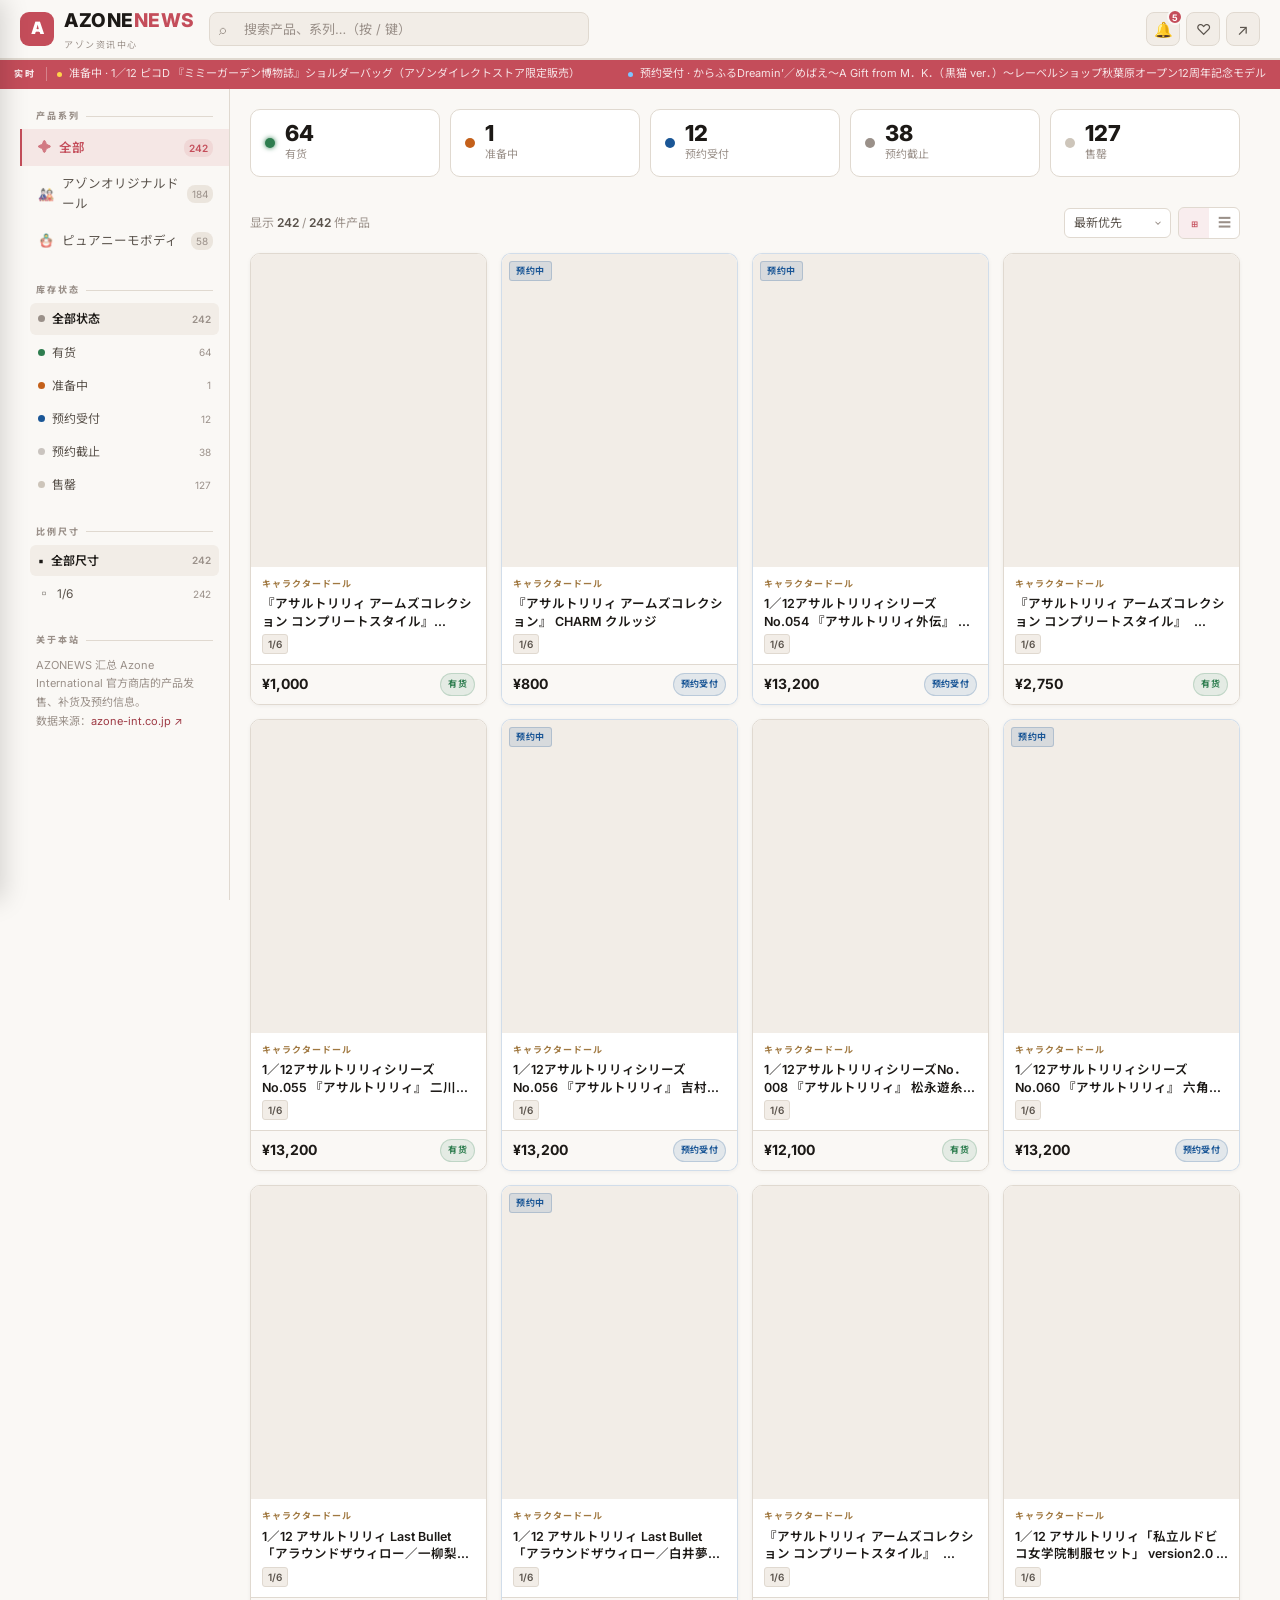
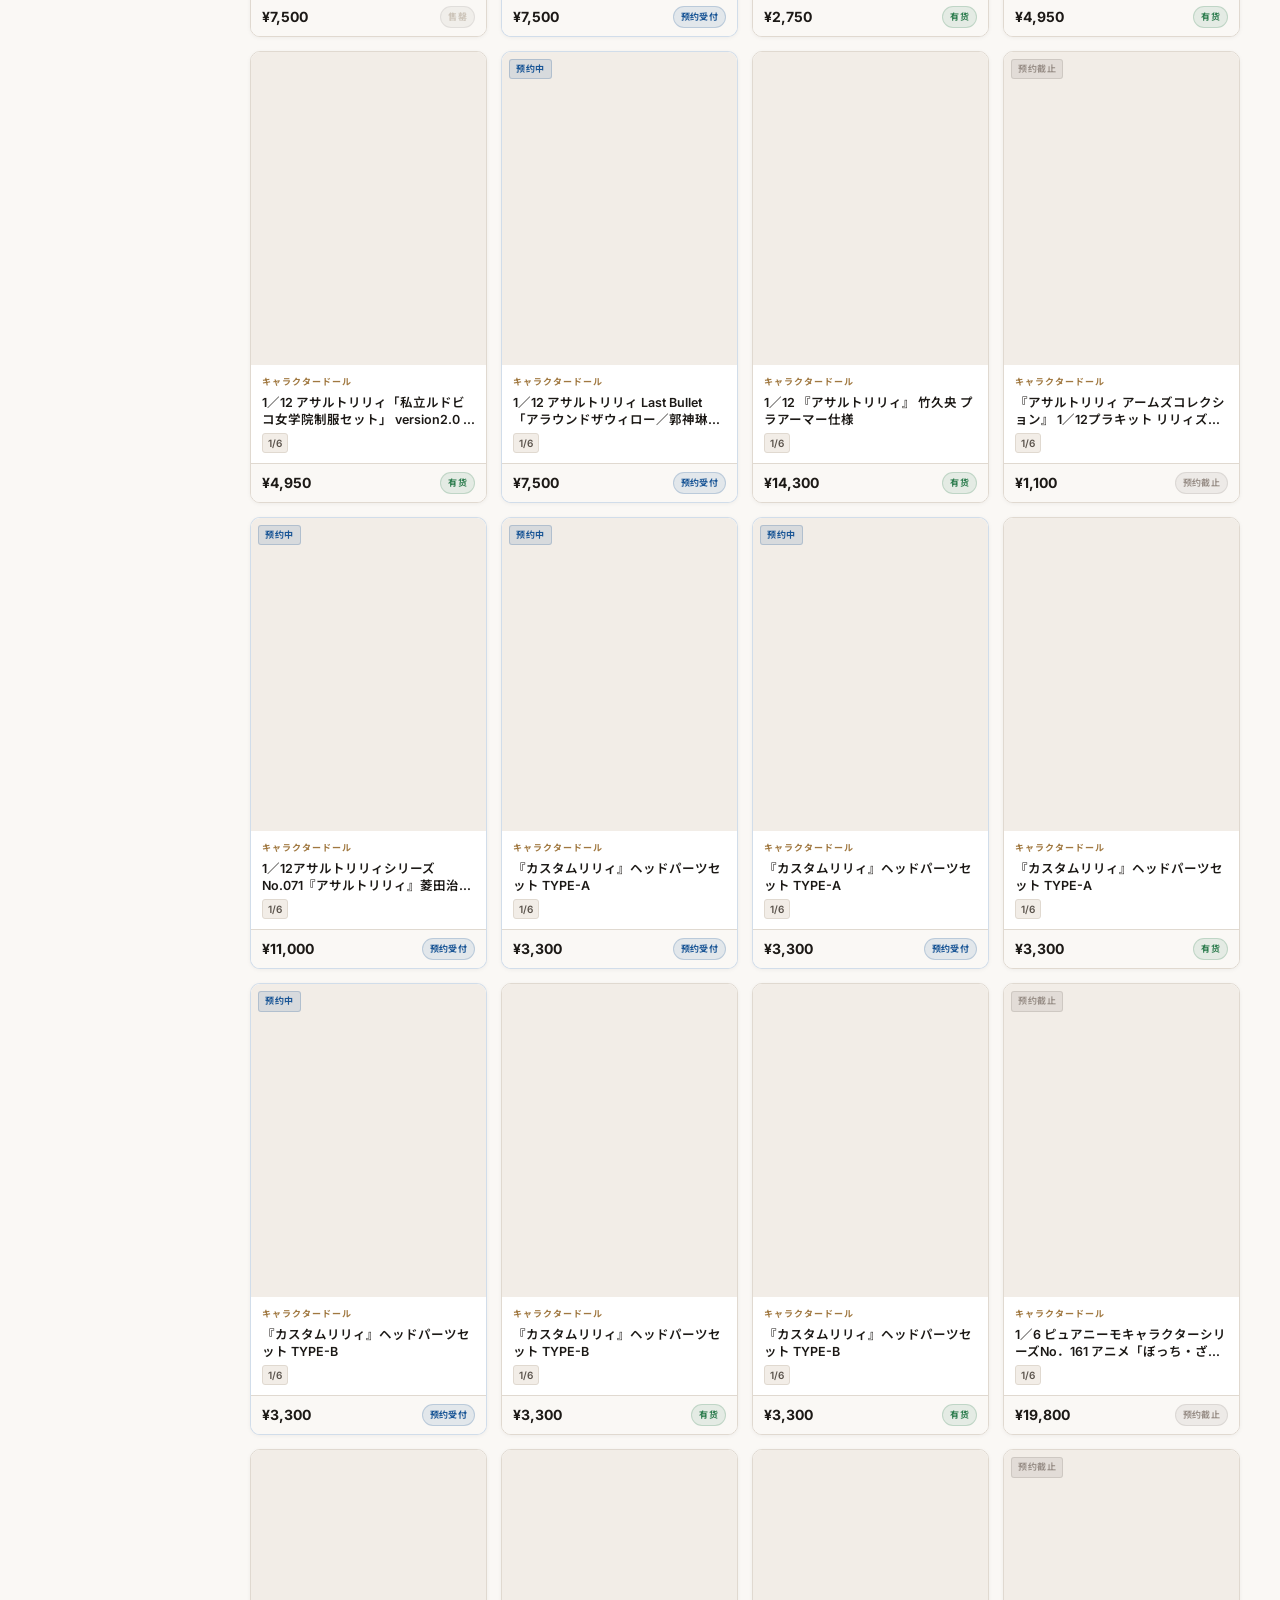
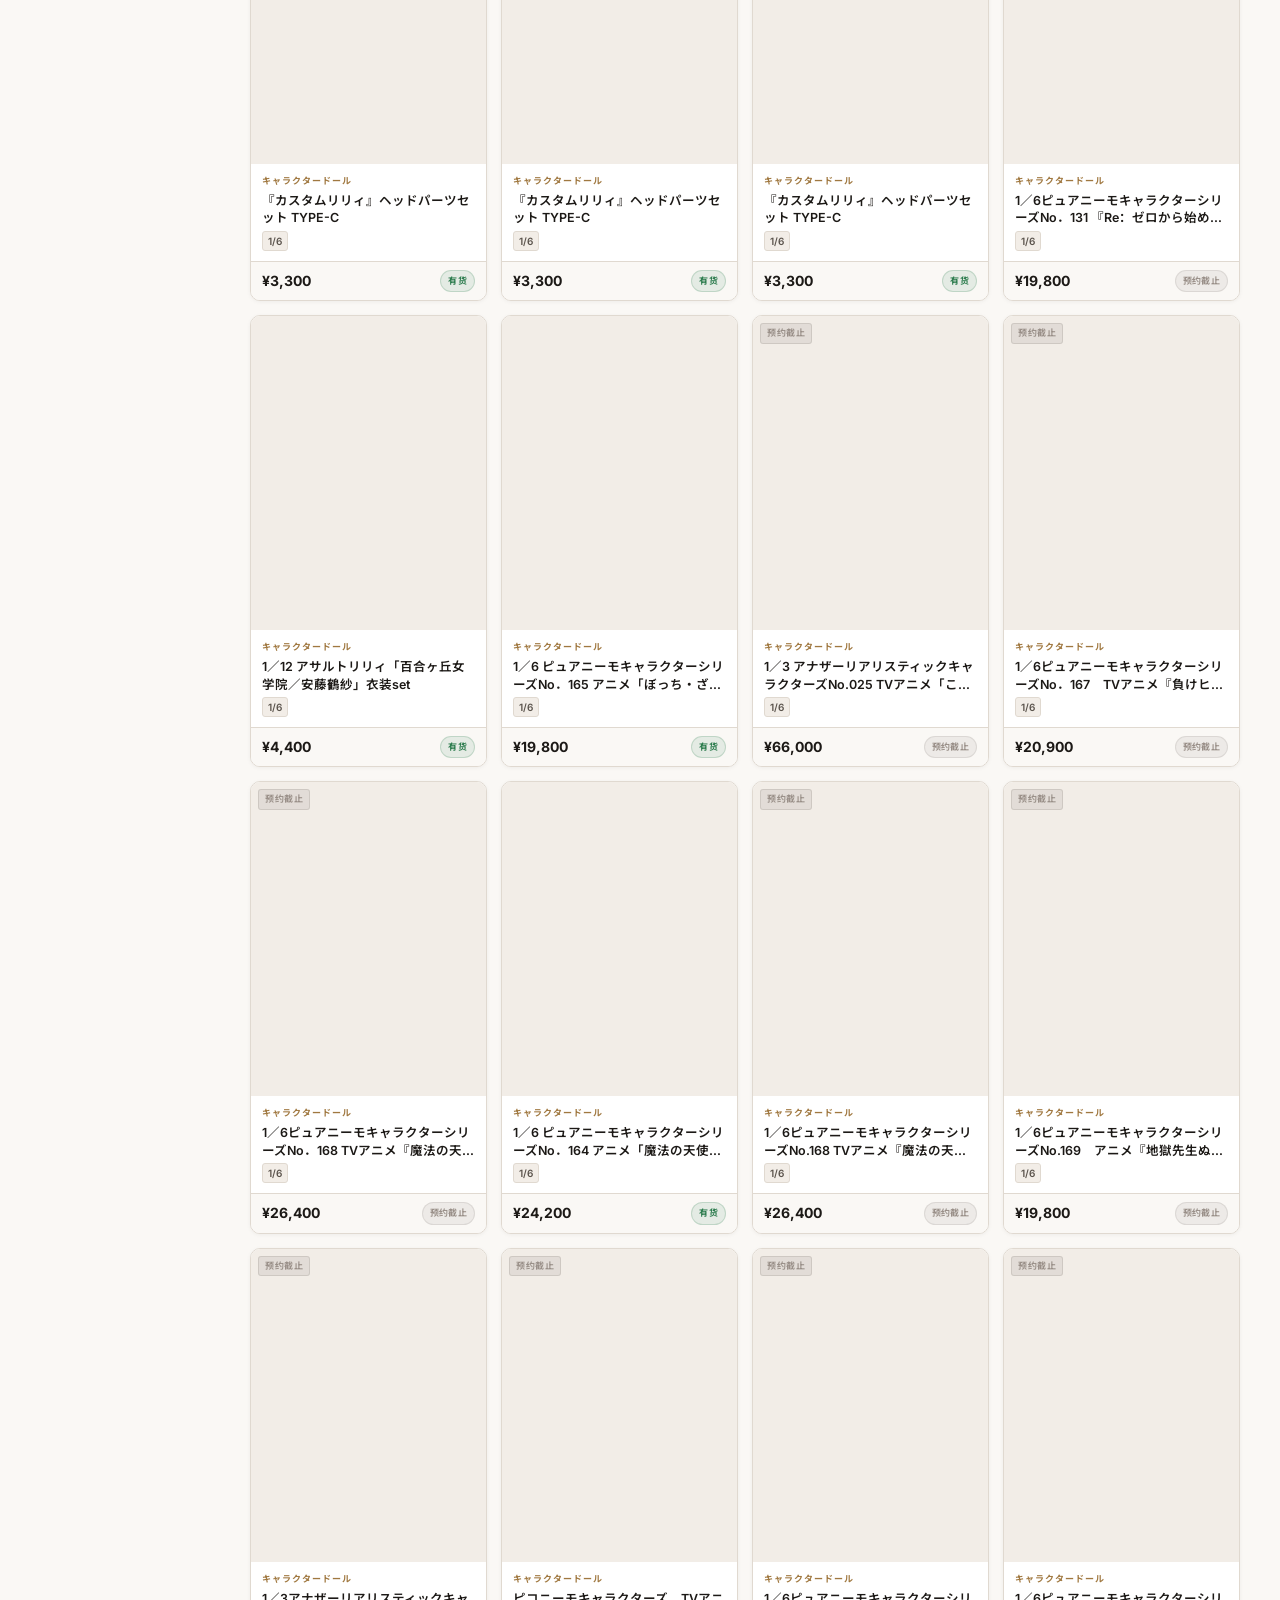
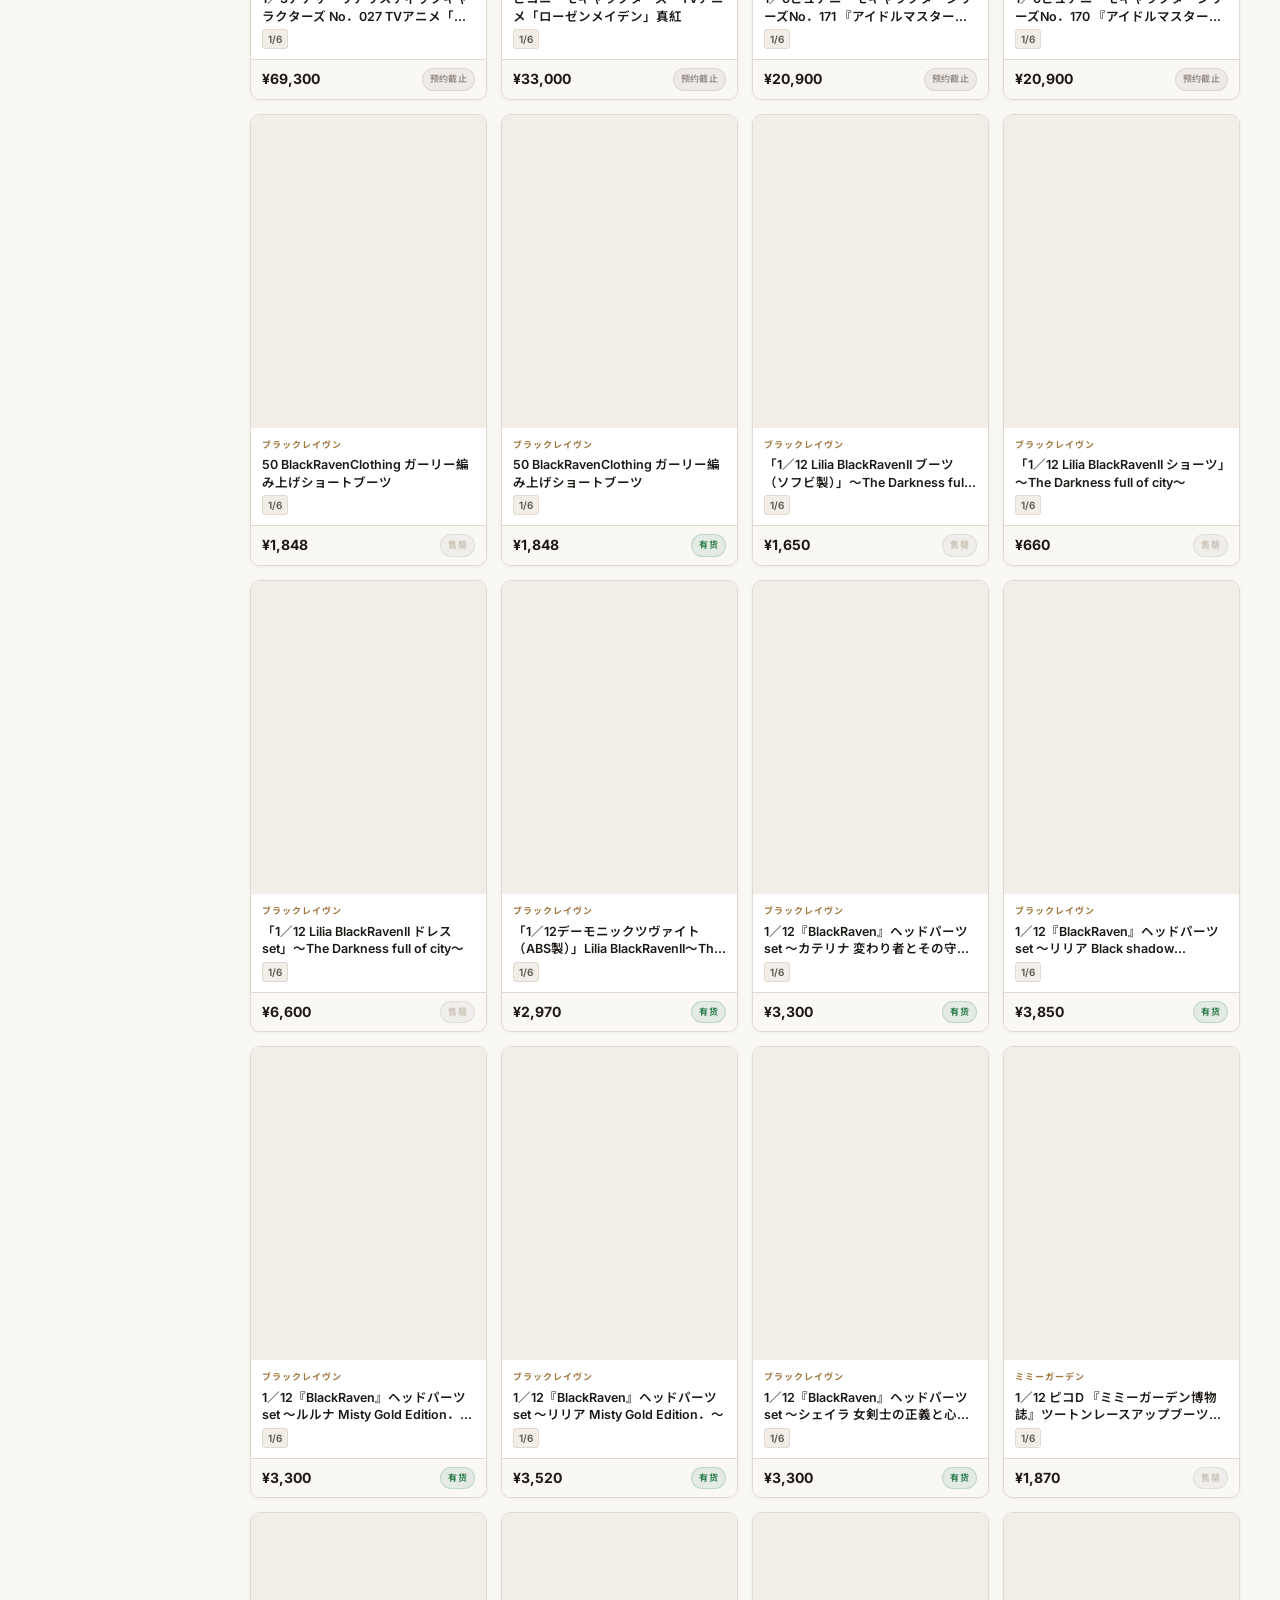
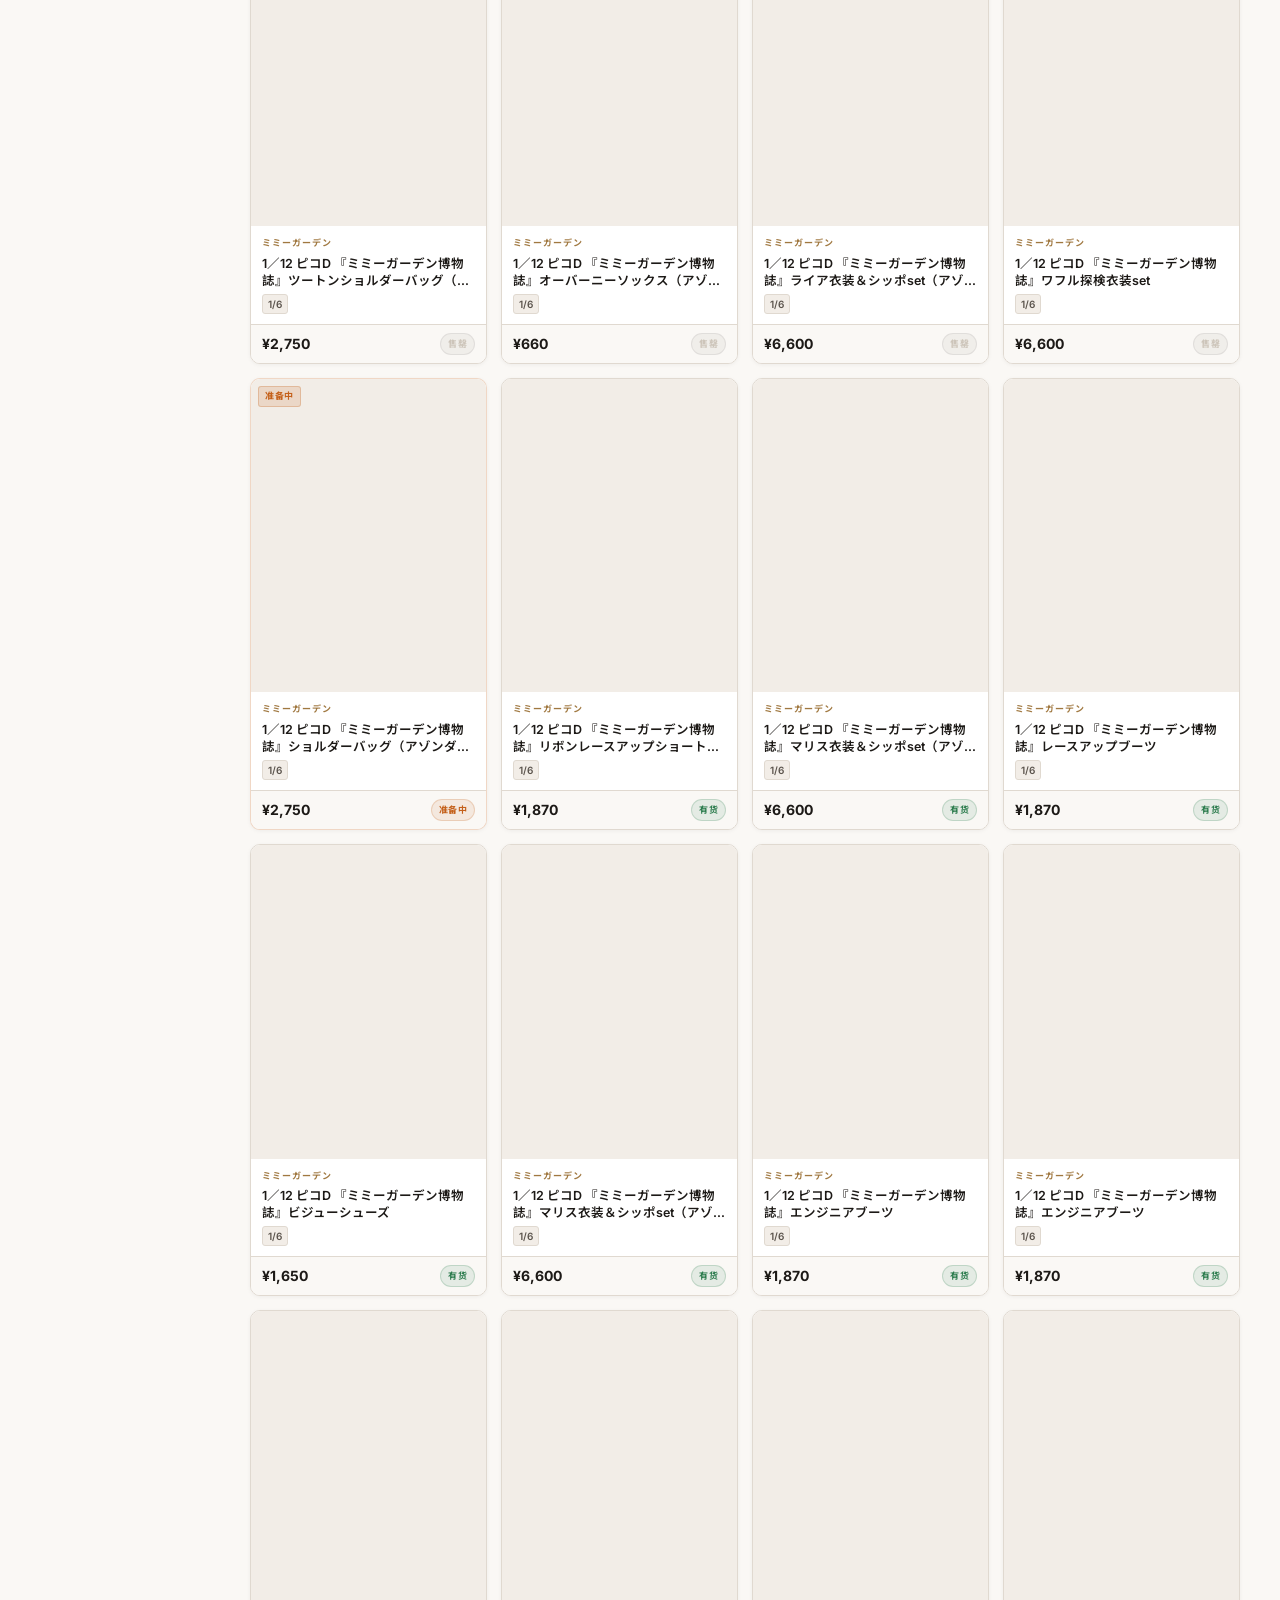
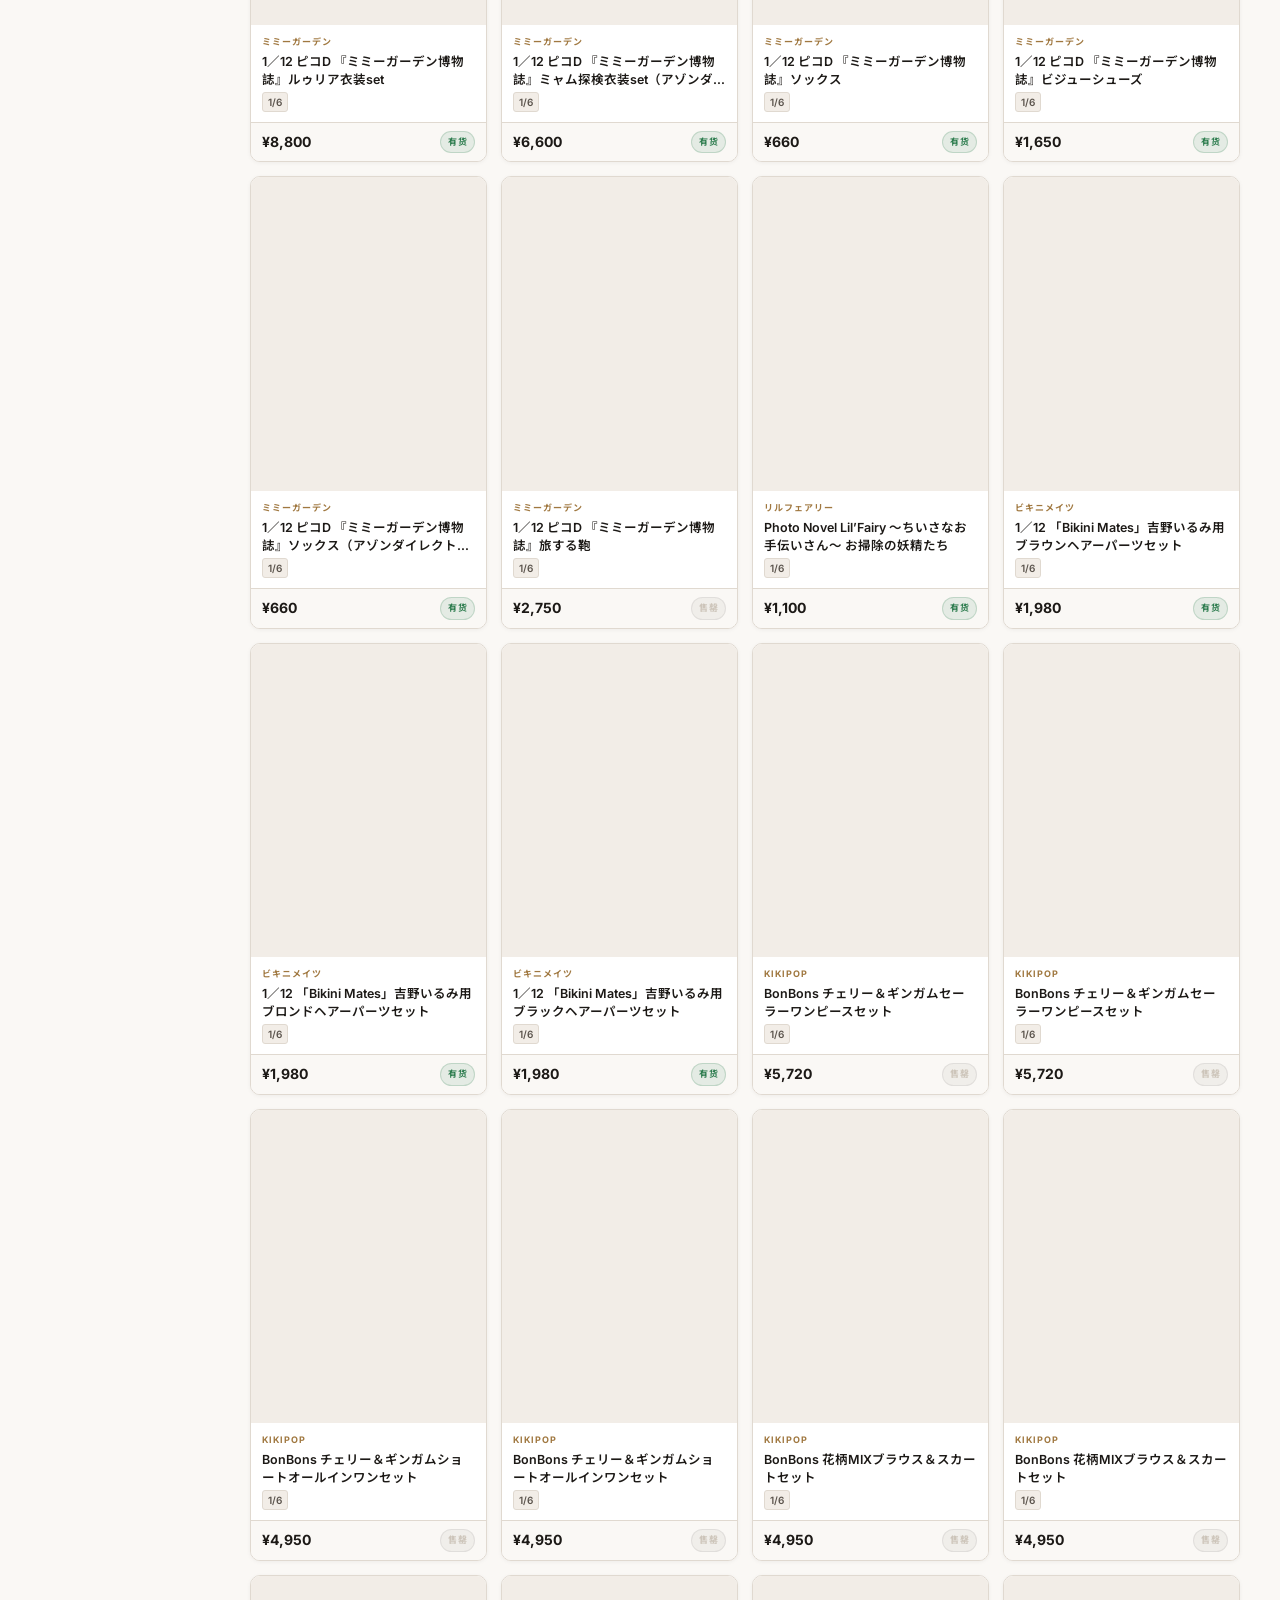
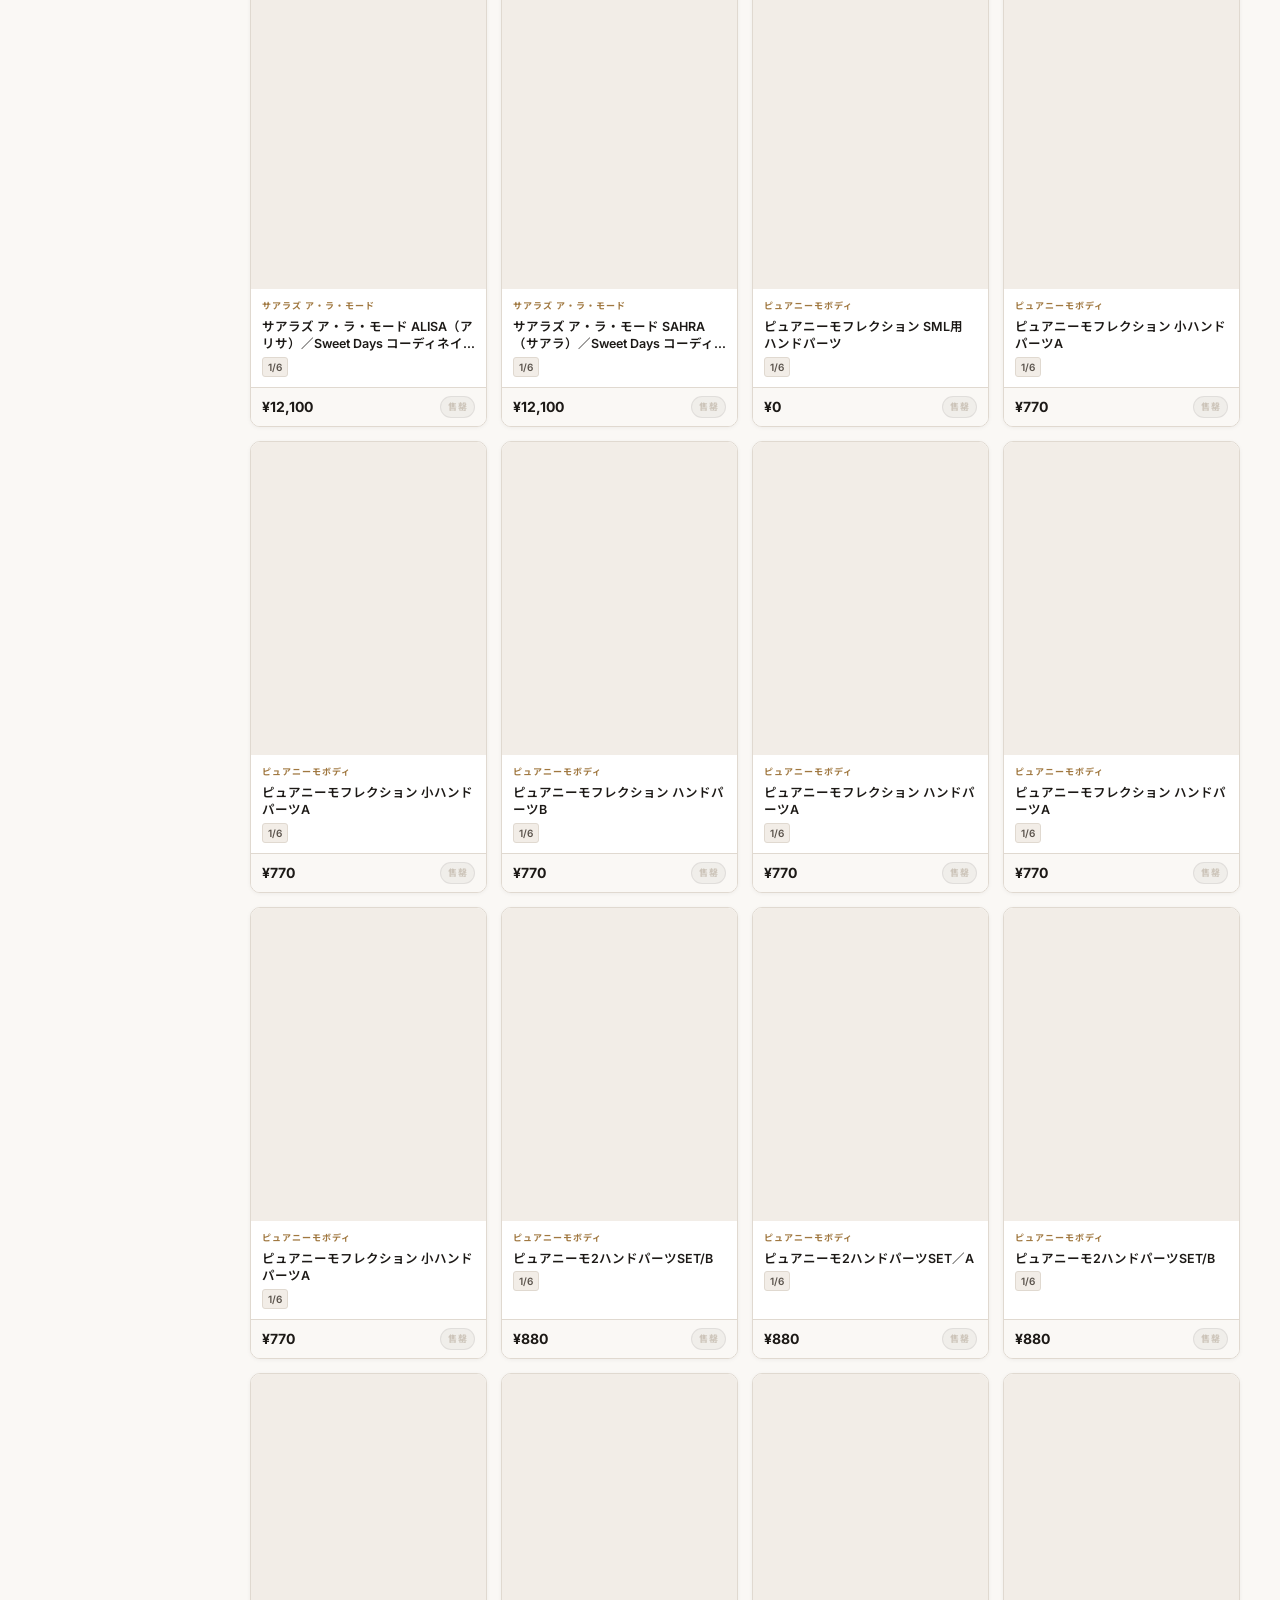
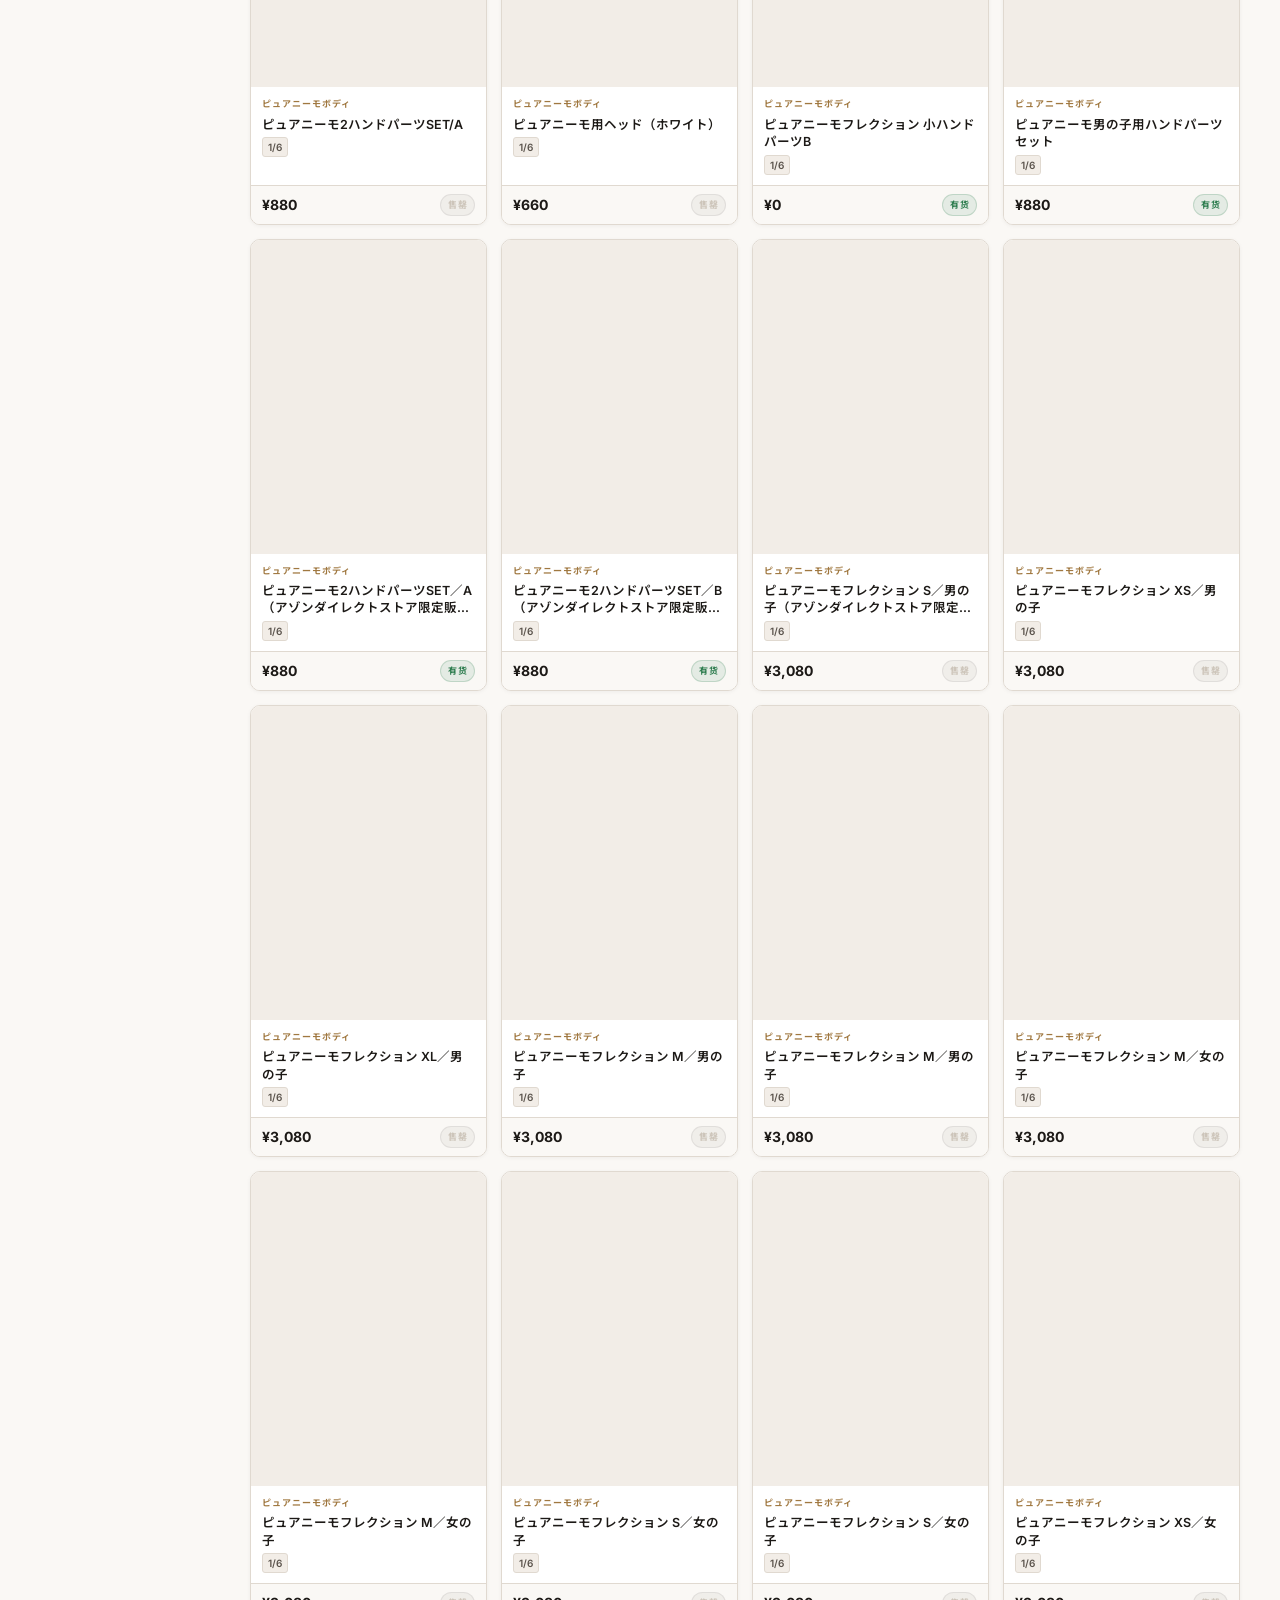
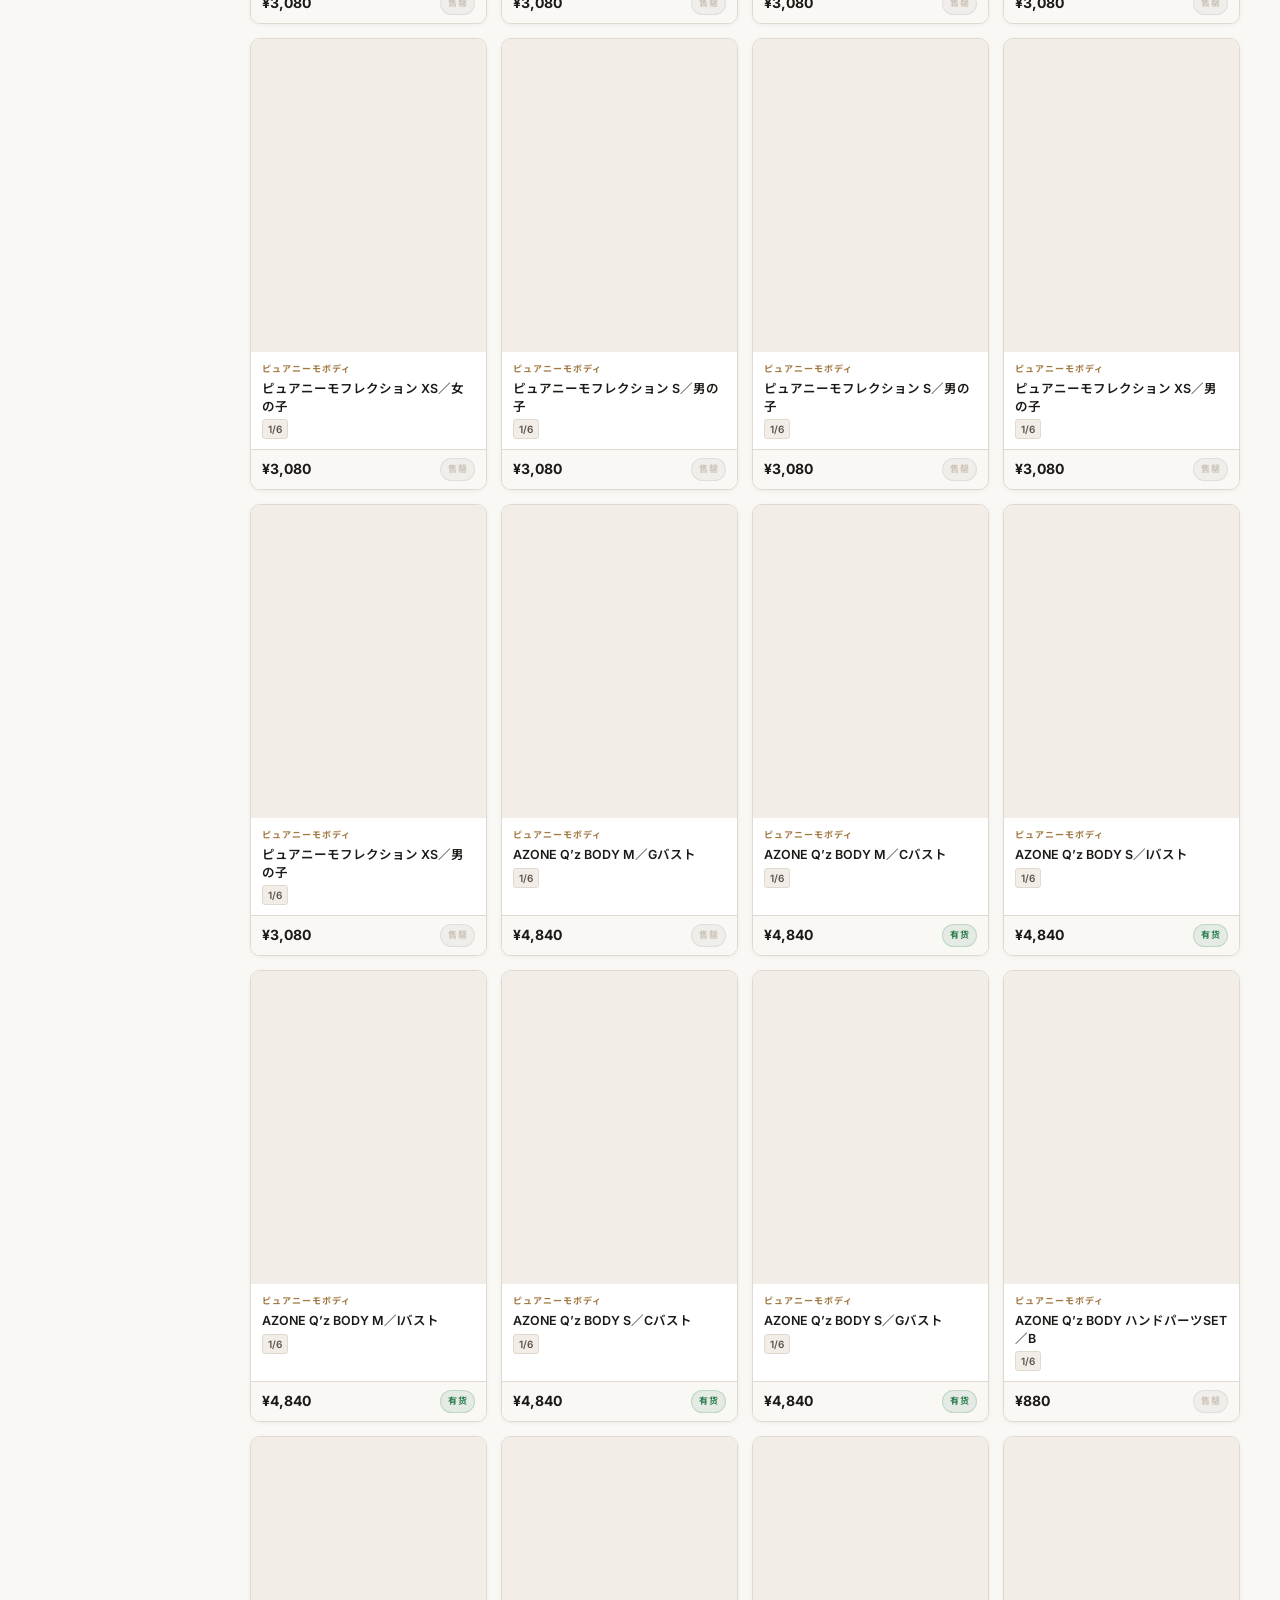
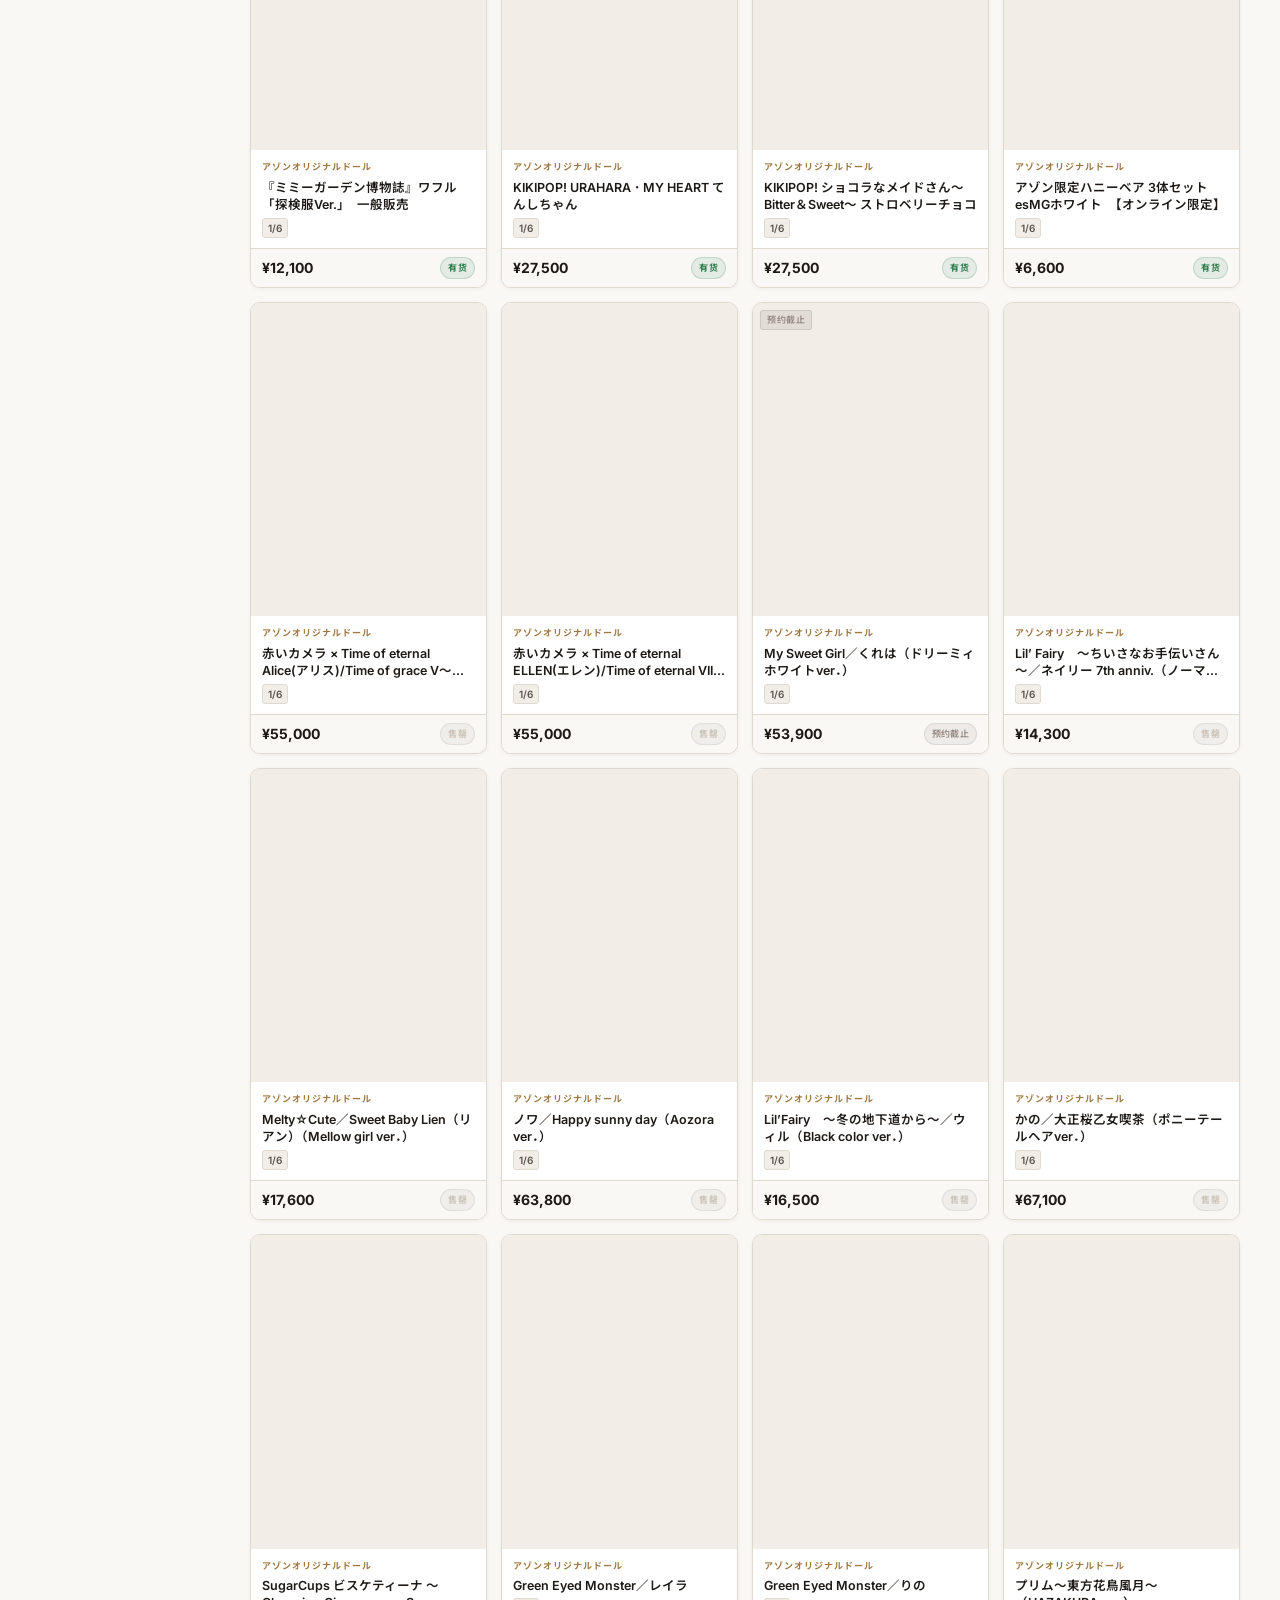
==== commit 8e1c577a: "Fix: merge overwrites series with sub-series names, sync index.html" ====
--- a/index.html
+++ b/index.html
@@ -77,6 +77,8 @@
 .ni-ic{font-size:13px;opacity:.7}
 .ni-ct{margin-left:auto;font-size:10px;padding:1px 5px;background:var(--bg3);border-radius:8px;color:var(--txt3)}
 .ni.on .ni-ct{background:var(--accent-g);color:var(--accent)}
+.ni-sub{padding-left:26px;border-left:2px solid var(--border);margin-left:14px;font-size:11.5px}
+.ni-sub.on{border-left-color:var(--accent)}
 
 .sf,.scf{padding:0 10px;display:flex;flex-direction:column;gap:2px}
 .sb-btn{display:flex;align-items:center;gap:7px;padding:6px 8px;border-radius:6px;font-size:12px;color:var(--txt2);transition:var(--t);cursor:pointer}
@@ -502,9 +504,9 @@
 
 
 const CATS = [
-  {id:'all',  lbl:'全部',     ic:'✦'},
-  {id:'doll', lbl:'原创娃娃',  ic:'🎎'},
-  {id:'body', lbl:'素体',     ic:'🪆'},
+  {id:'all',  lbl:'全部',                   ic:'✦'},
+  {id:'doll', lbl:'アゾンオリジナルドール',   ic:'🎎'},
+  {id:'body', lbl:'ピュアニーモボディ',       ic:'🪆'},
 ];
 
 const STMAP = {stock:'有货',prep:'准备中',pre:'预约受付',closed:'预约截止',sold:'售罄'};
@@ -513,7 +515,7 @@
 const NOTIFS = [];
 
 // ── STATE ──
-const S = {cat:'all',st:'all',sc:'all',q:'',sort:'newest',view:'grid',notifOpen:false,wlOpen:false,notifs:[...NOTIFS],wl:new Set(),sel:null,toasts:[],tid:0};
+const S = {cat:'all',series:'all',st:'all',sc:'all',q:'',sort:'newest',view:'grid',notifOpen:false,wlOpen:false,notifs:[...NOTIFS],wl:new Set(),sel:null,toasts:[],tid:0};
 
 // ── HELPERS ──
 const fmt = n => '¥' + n.toLocaleString('ja-JP');
@@ -530,6 +532,7 @@
 function getFP(){
   let ps=[...P];
   if(S.cat!=='all')ps=ps.filter(x=>x.cat===S.cat);
+  if(S.series!=='all')ps=ps.filter(x=>x.s===S.series);
   if(S.st!=='all')ps=ps.filter(x=>x.st===S.st);
   if(S.sc!=='all')ps=ps.filter(x=>x.sc===S.sc);
   if(S.q){const q=S.q.toLowerCase();ps=ps.filter(x=>x.n.toLowerCase().includes(q)||x.s.toLowerCase().includes(q));}
@@ -590,6 +593,7 @@
   // chips
   const chips=[];
   if(S.cat!=='all'){const c=CATS.find(x=>x.id===S.cat);chips.push(`<div class="chip" onclick="setCat('all')">${c?.lbl} ×</div>`);}
+  if(S.series!=='all')chips.push(`<div class="chip" onclick="setSeries('all')">${S.series} ×</div>`);
   if(S.st!=='all')chips.push(`<div class="chip" onclick="setSt('all')">${STMAP[S.st]} ×</div>`);
   if(S.sc!=='all')chips.push(`<div class="chip" onclick="setSc('all')">${S.sc} ×</div>`);
   if(S.q)chips.push(`<div class="chip" onclick="clearQ()">"${S.q}" ×</div>`);
@@ -615,7 +619,17 @@
 // ── SIDEBAR ──
 function renderSB(){
   const cc={all:P.length};CATS.slice(1).forEach(c=>{cc[c.id]=P.filter(x=>x.cat===c.id).length;});
-  document.getElementById('sb-cats').innerHTML=CATS.map(c=>`<div class="ni ${S.cat===c.id?'on':''}" onclick="setCat('${c.id}')"><span class="ni-ic">${c.ic}</span><span>${c.lbl}</span><span class="ni-ct">${cc[c.id]||0}</span></div>`).join('');
+  // 第一级分类
+  let catsHtml = CATS.map(c=>`<div class="ni ${S.cat===c.id&&S.series==='all'?'on':''}" onclick="setCat('${c.id}')">`+
+    `<span class="ni-ic">${c.ic}</span><span>${c.lbl}</span><span class="ni-ct">${cc[c.id]||0}</span></div>`).join('');
+  // 第二级：娃娃子系列（仅在选中 doll 时展开）
+  if(S.cat==='doll'){
+    const seriesList=[...new Set(P.filter(x=>x.cat==='doll'&&x.s).map(x=>x.s))].sort((a,b)=>a.localeCompare(b,'ja'));
+    const seriesCount={};seriesList.forEach(s=>{seriesCount[s]=P.filter(x=>x.s===s).length;});
+    catsHtml += seriesList.map(s=>`<div class="ni ni-sub ${S.series===s?'on':''}" onclick="setSeries('${s.replace(/'/g,"\\'")}')"><span class="ni-ic" style="font-size:10px">└</span><span style="font-size:11.5px">${s}</span><span class="ni-ct">${seriesCount[s]||0}</span></div>`).join('');
+  }
+  document.getElementById('sb-cats').innerHTML=catsHtml;
+
   const stItems=[{k:'all',l:'全部状态',d:'all'},{k:'stock',l:'有货',d:'stock'},{k:'prep',l:'准备中',d:'prep'},{k:'pre',l:'预约受付',d:'pre'},{k:'closed',l:'预约截止',d:'closed'},{k:'sold',l:'售罄',d:'sold'}];
   const sc3={all:P.length};['stock','prep','pre','closed','sold'].forEach(k=>{sc3[k]=P.filter(x=>x.st===k).length;});
   document.getElementById('sb-status').innerHTML=stItems.map(s=>`<div class="sb-btn ${S.st===s.k?'on':''}" onclick="setSt('${s.k}')"><span class="sdot ${s.d}"></span>${s.l}<span style="margin-left:auto;font-size:10px;color:var(--txt3)">${sc3[s.k]||0}</span></div>`).join('');
@@ -702,7 +716,8 @@
 function renderToasts(){document.getElementById('tcon').innerHTML=S.toasts.map(t=>`<div class="toast" id="t${t.id}"><div class="tdot2 ${t.type}"></div><div class="ttxt">${t.msg}</div><button class="tclose" onclick="rmToast(${t.id})">×</button></div>`).join('');}
 
 // ── ACTIONS ──
-function setCat(v){S.cat=v;renderSB();renderAll();}
+function setCat(v){S.cat=v;S.series='all';renderSB();renderAll();}
+function setSeries(v){S.series=v;renderSB();renderAll();}
 function setSt(v){S.st=v;renderSB();renderAll();}
 function setSc(v){S.sc=v;renderSB();renderAll();}
 function clearQ(){S.q='';document.getElementById('si').value='';renderAll();}
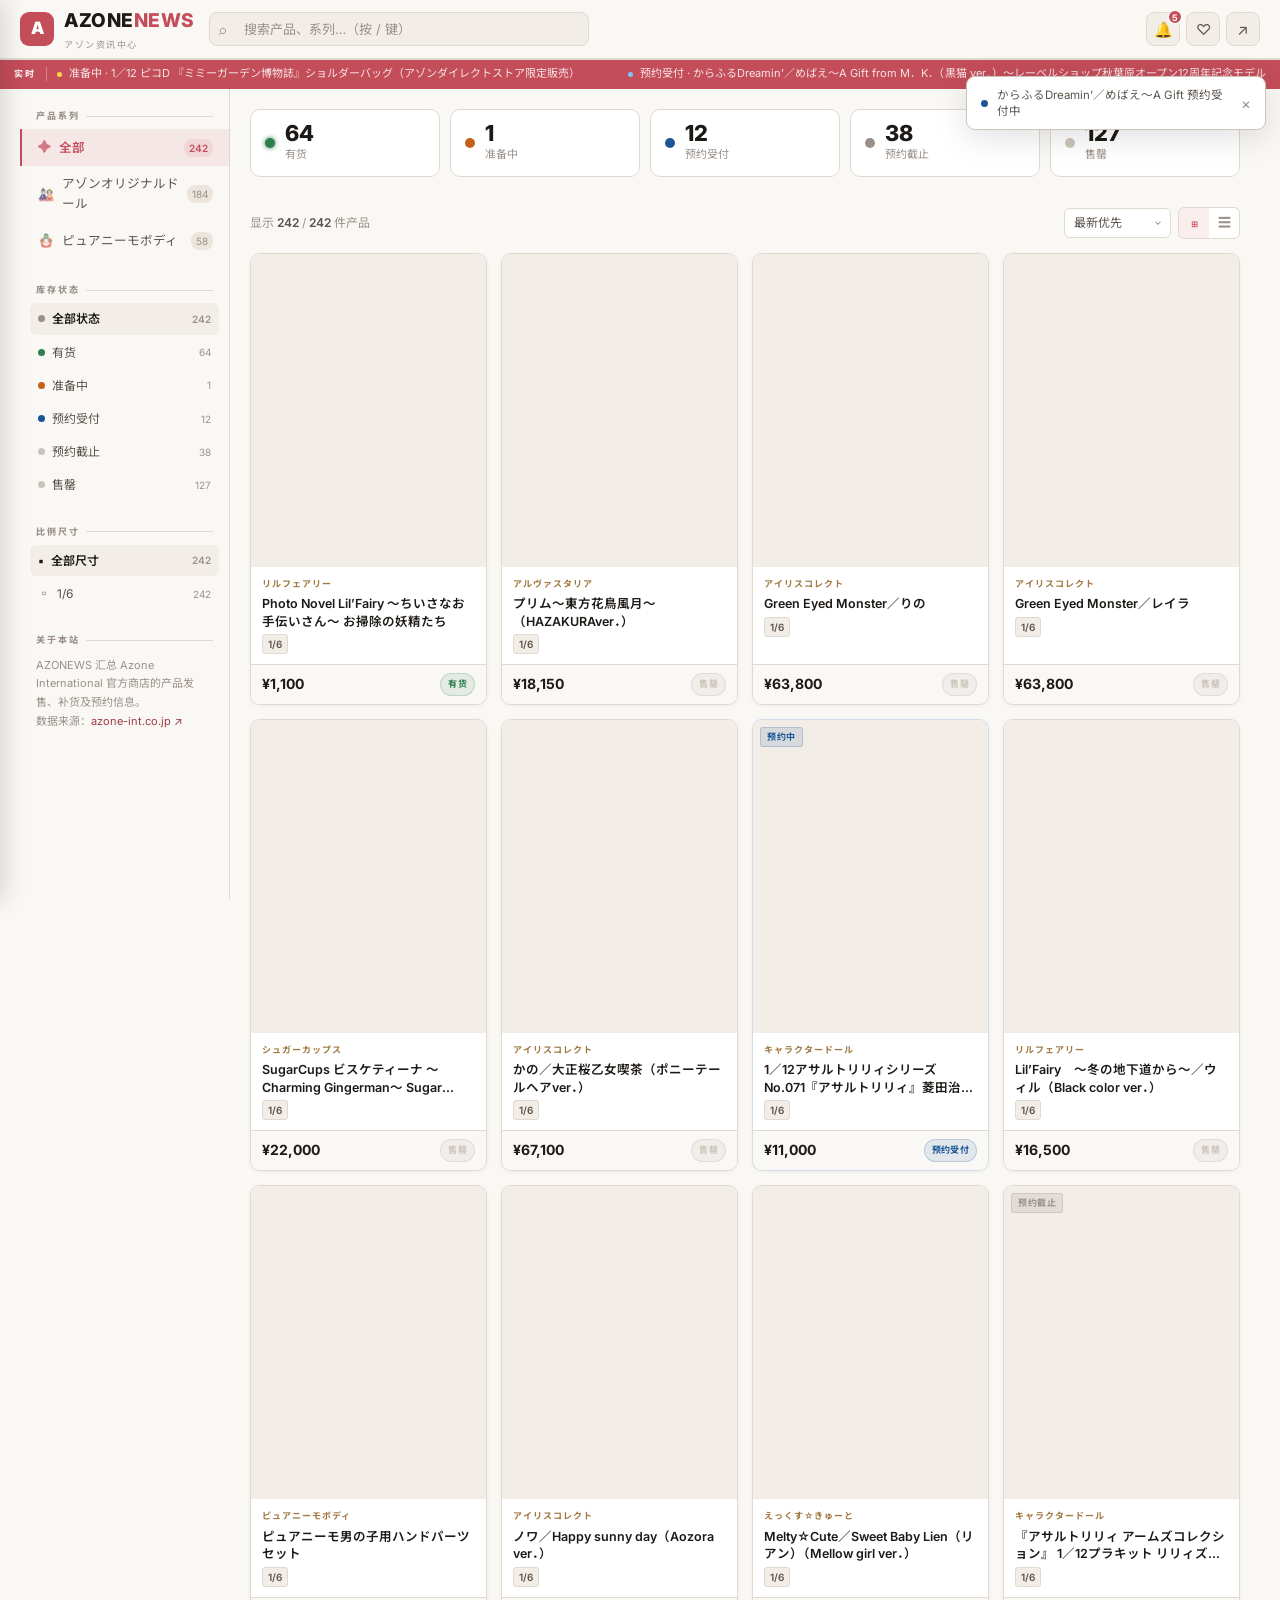
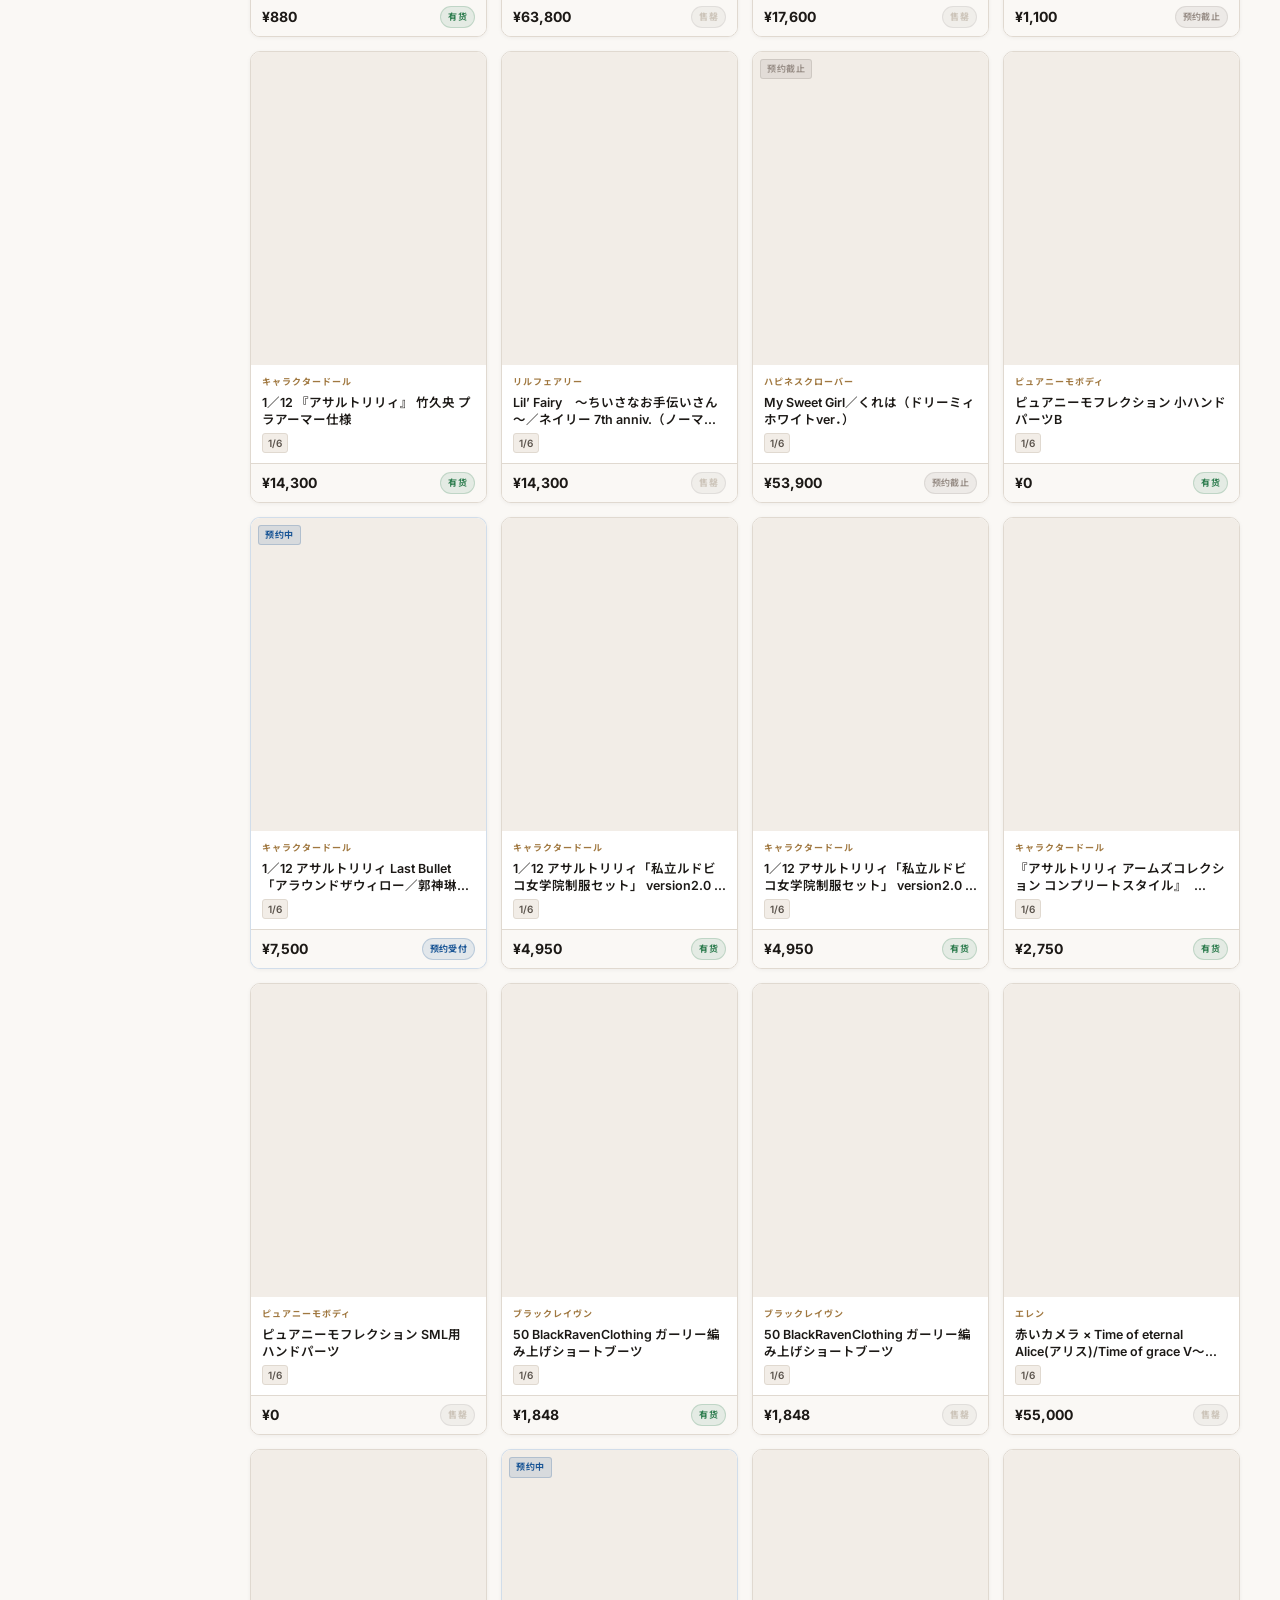
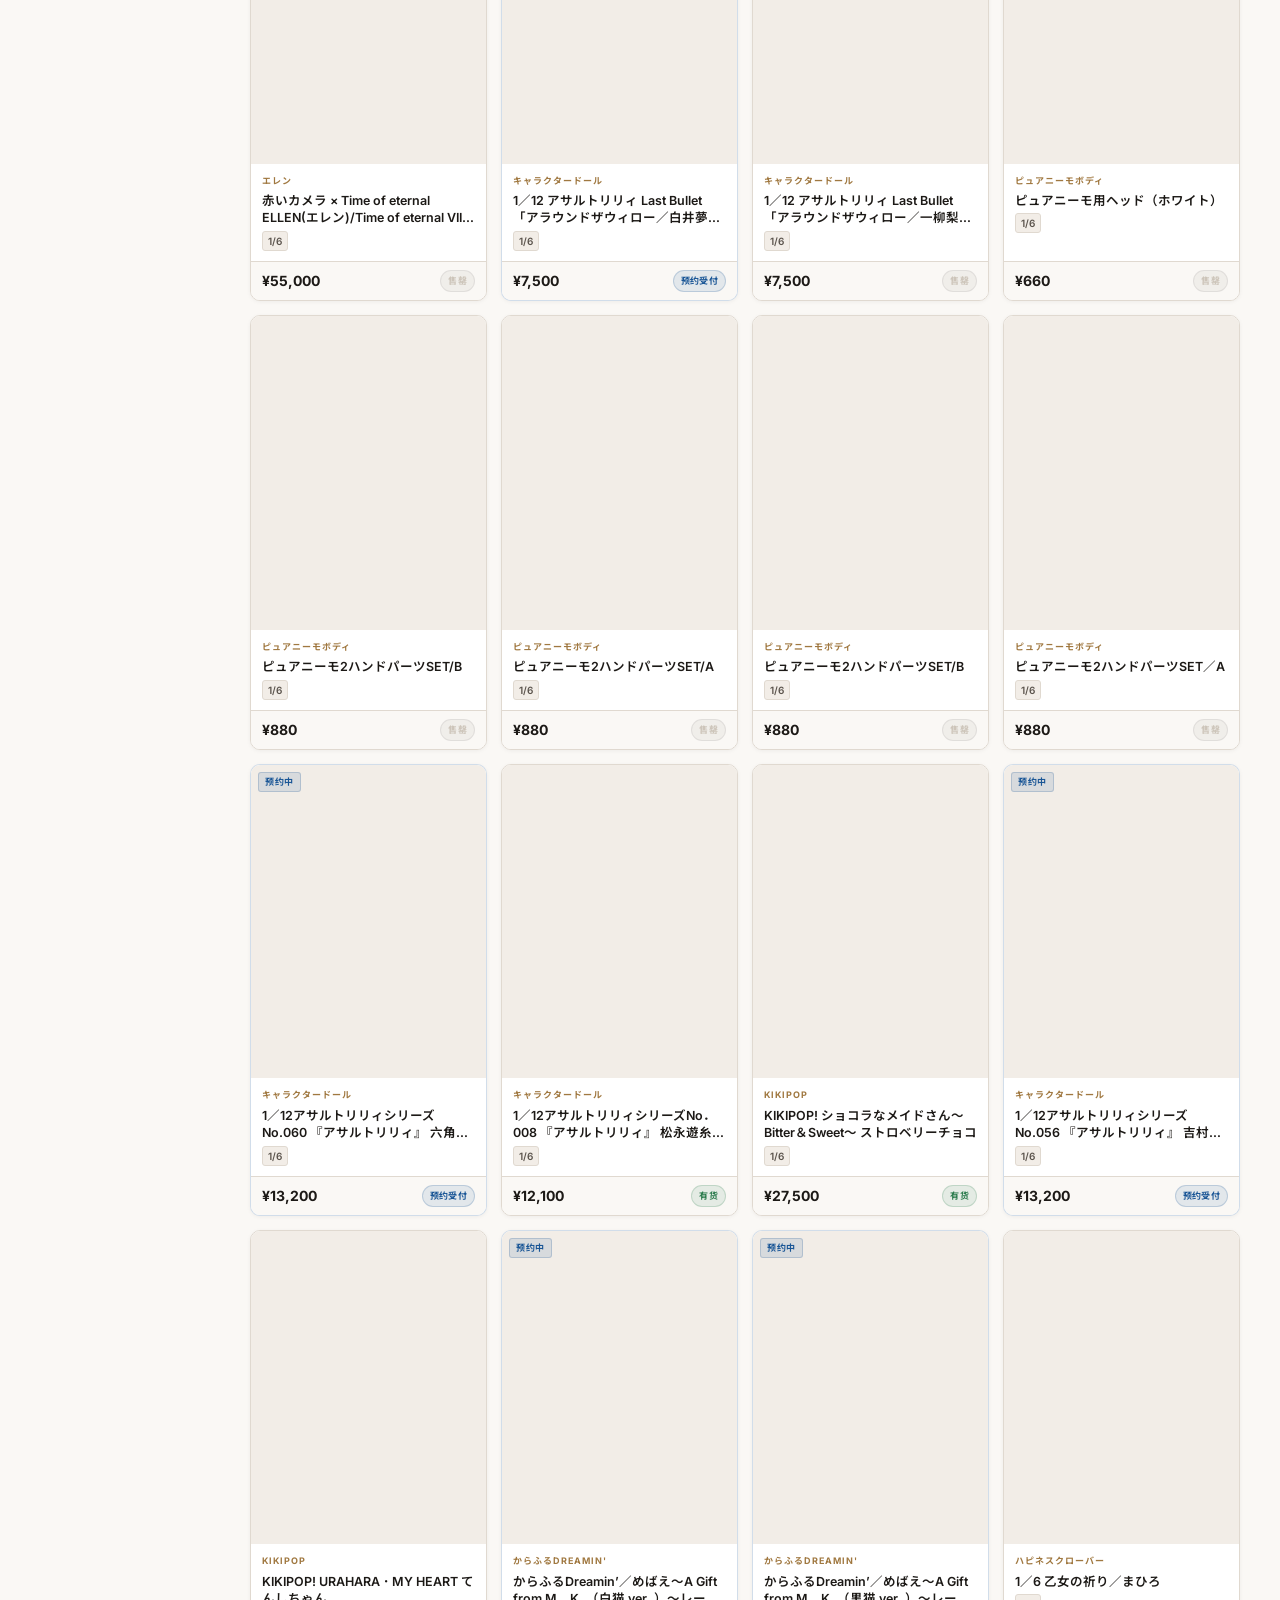
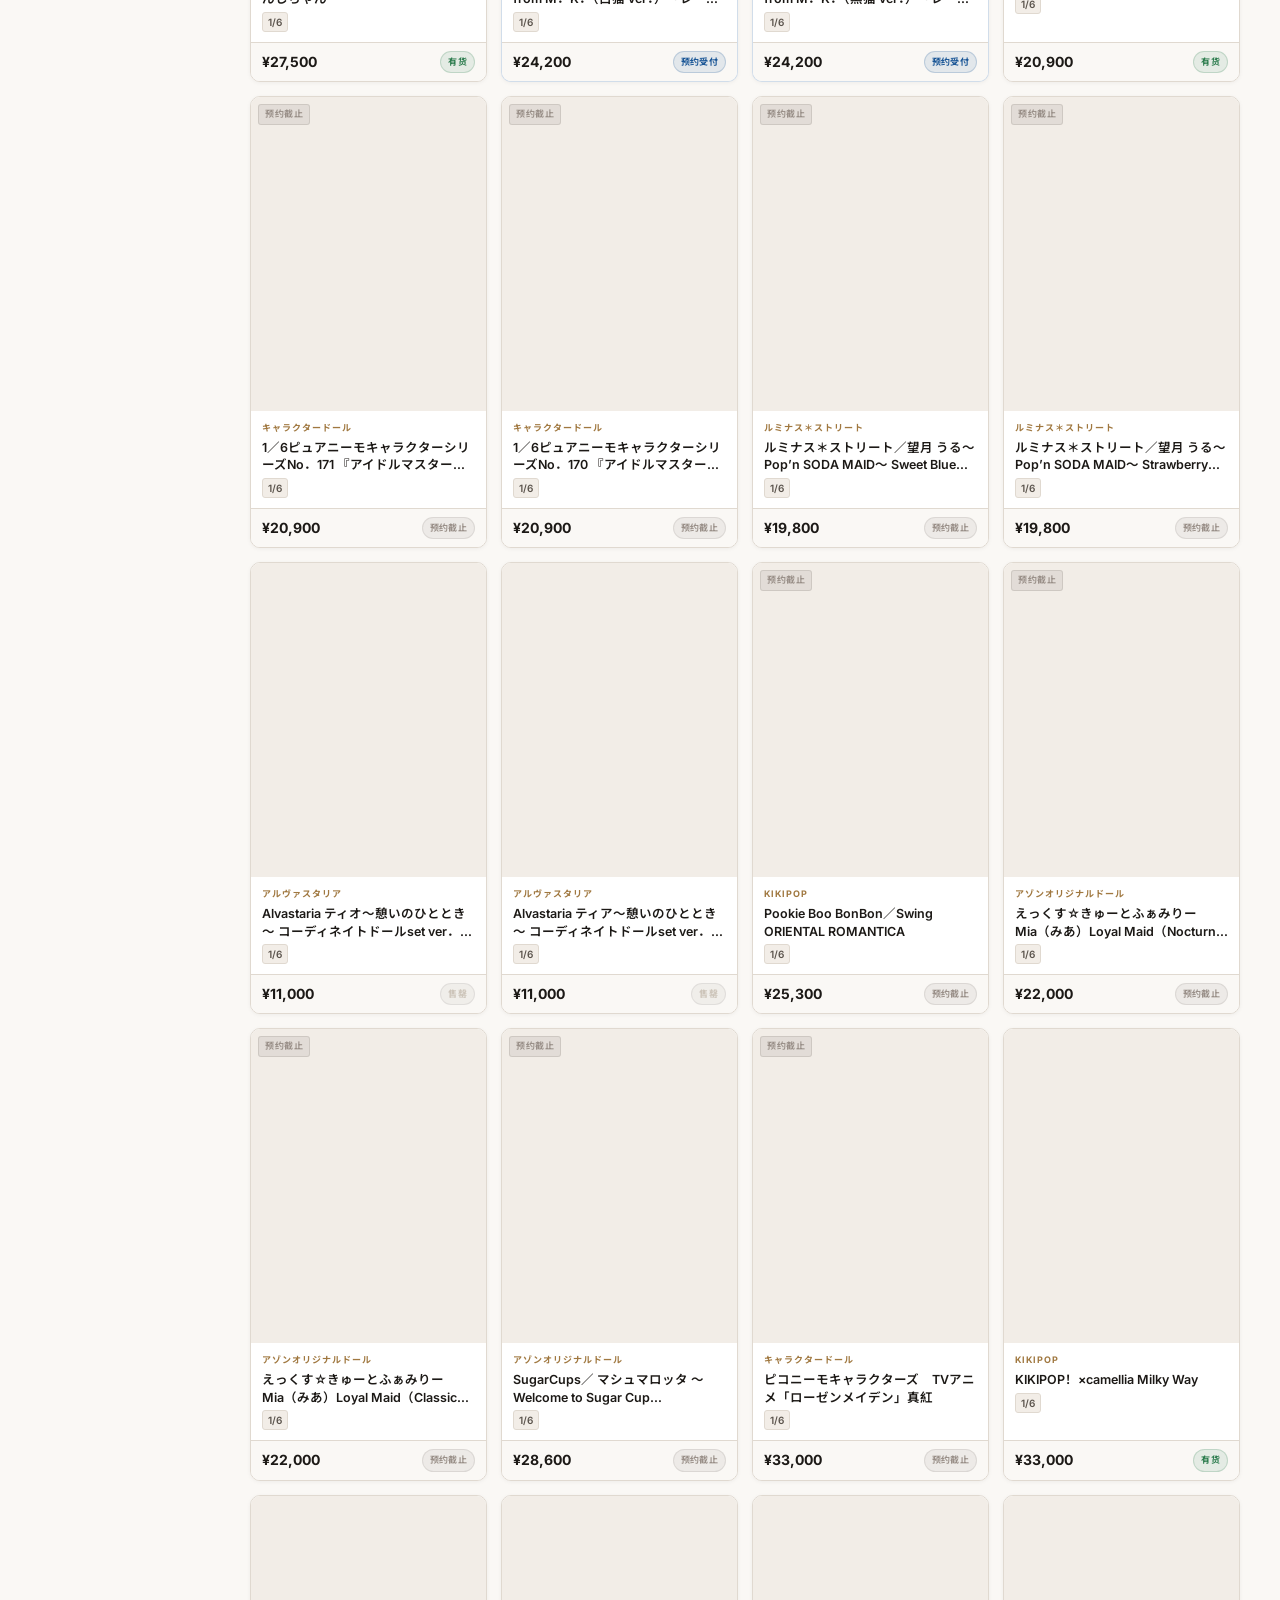
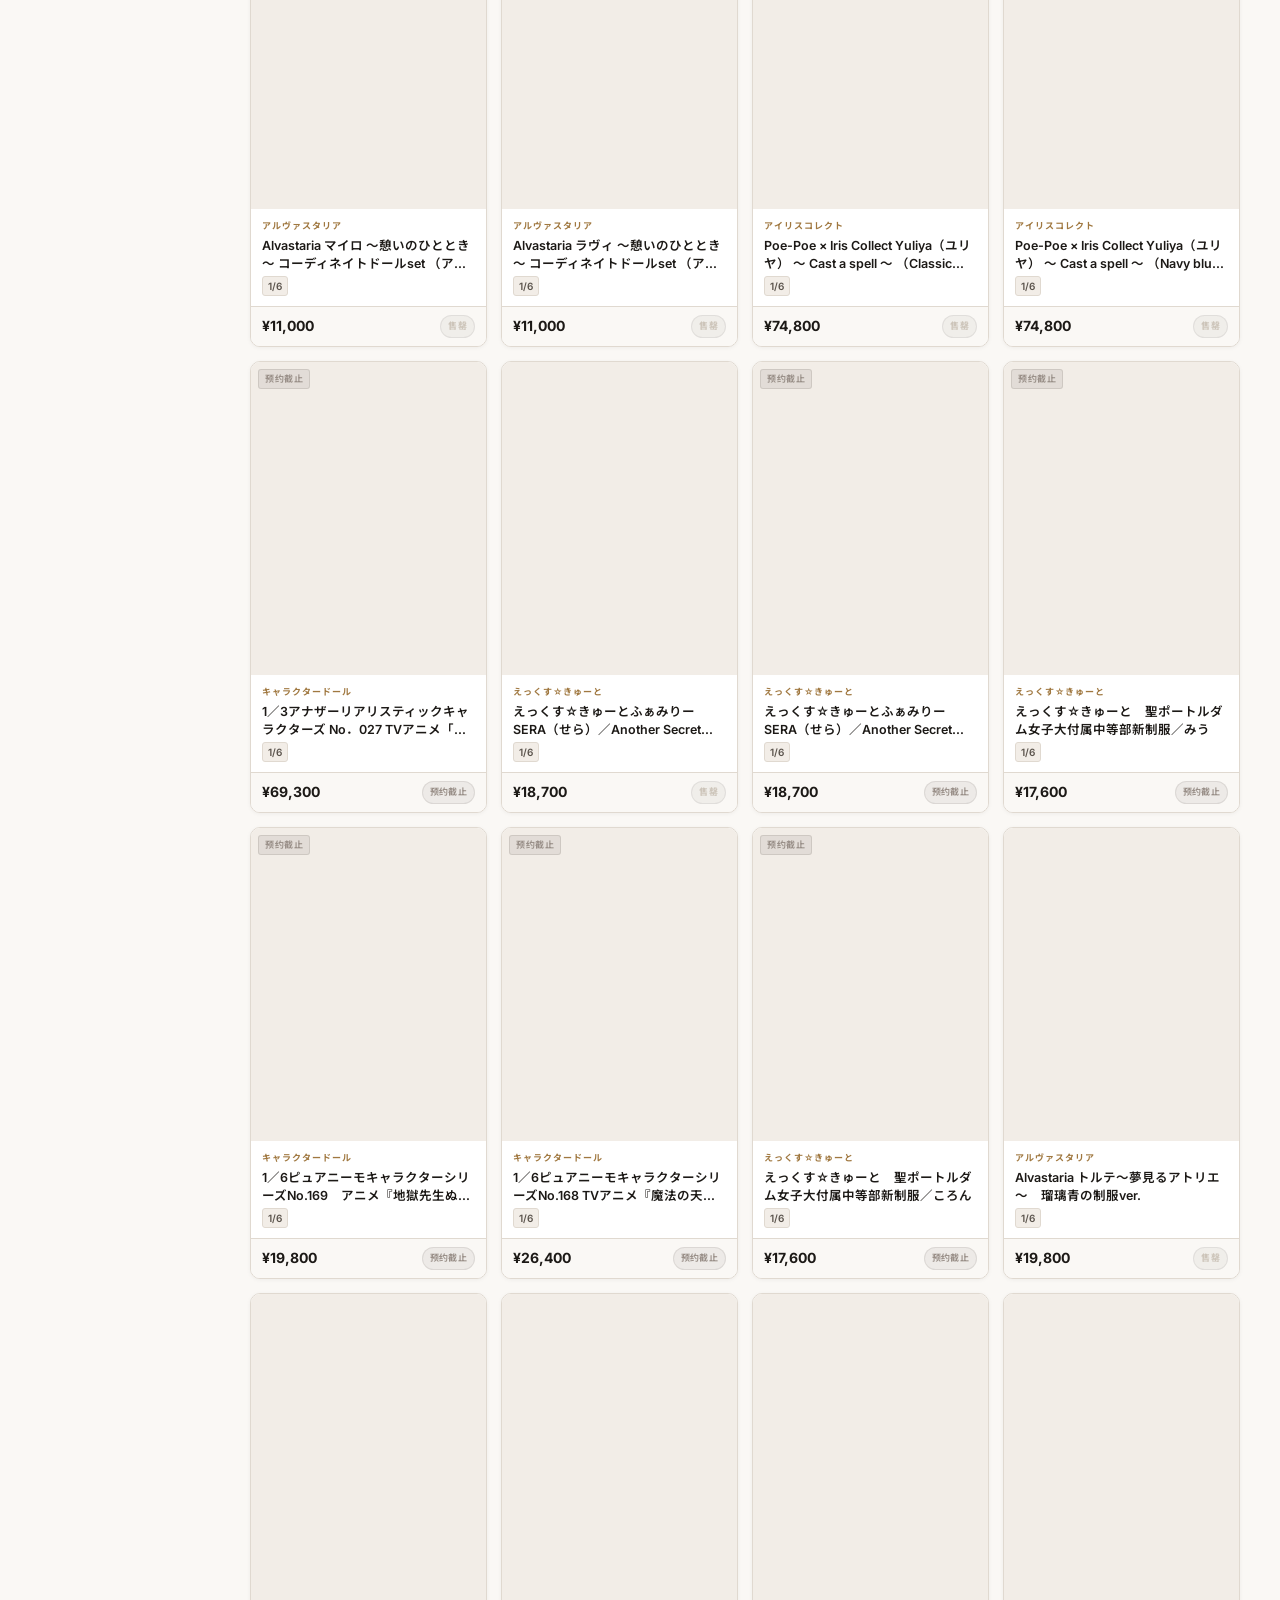
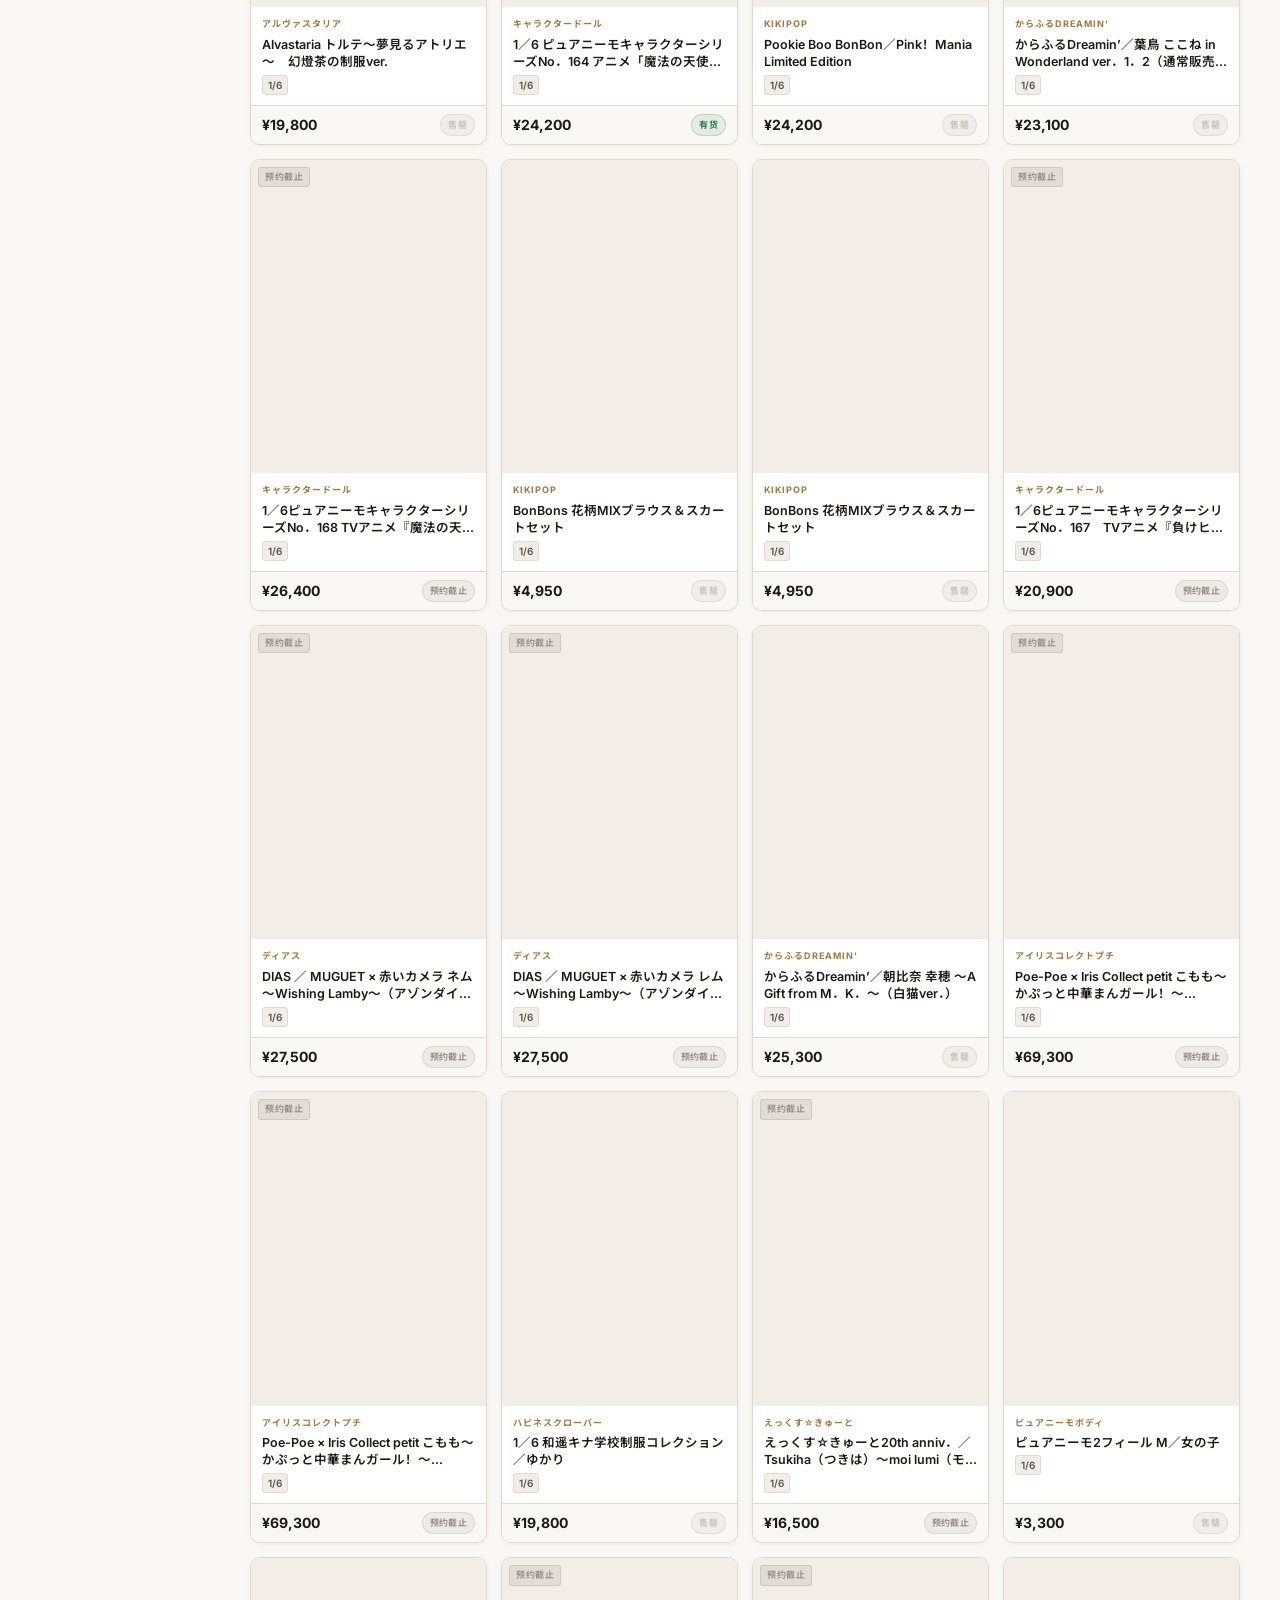
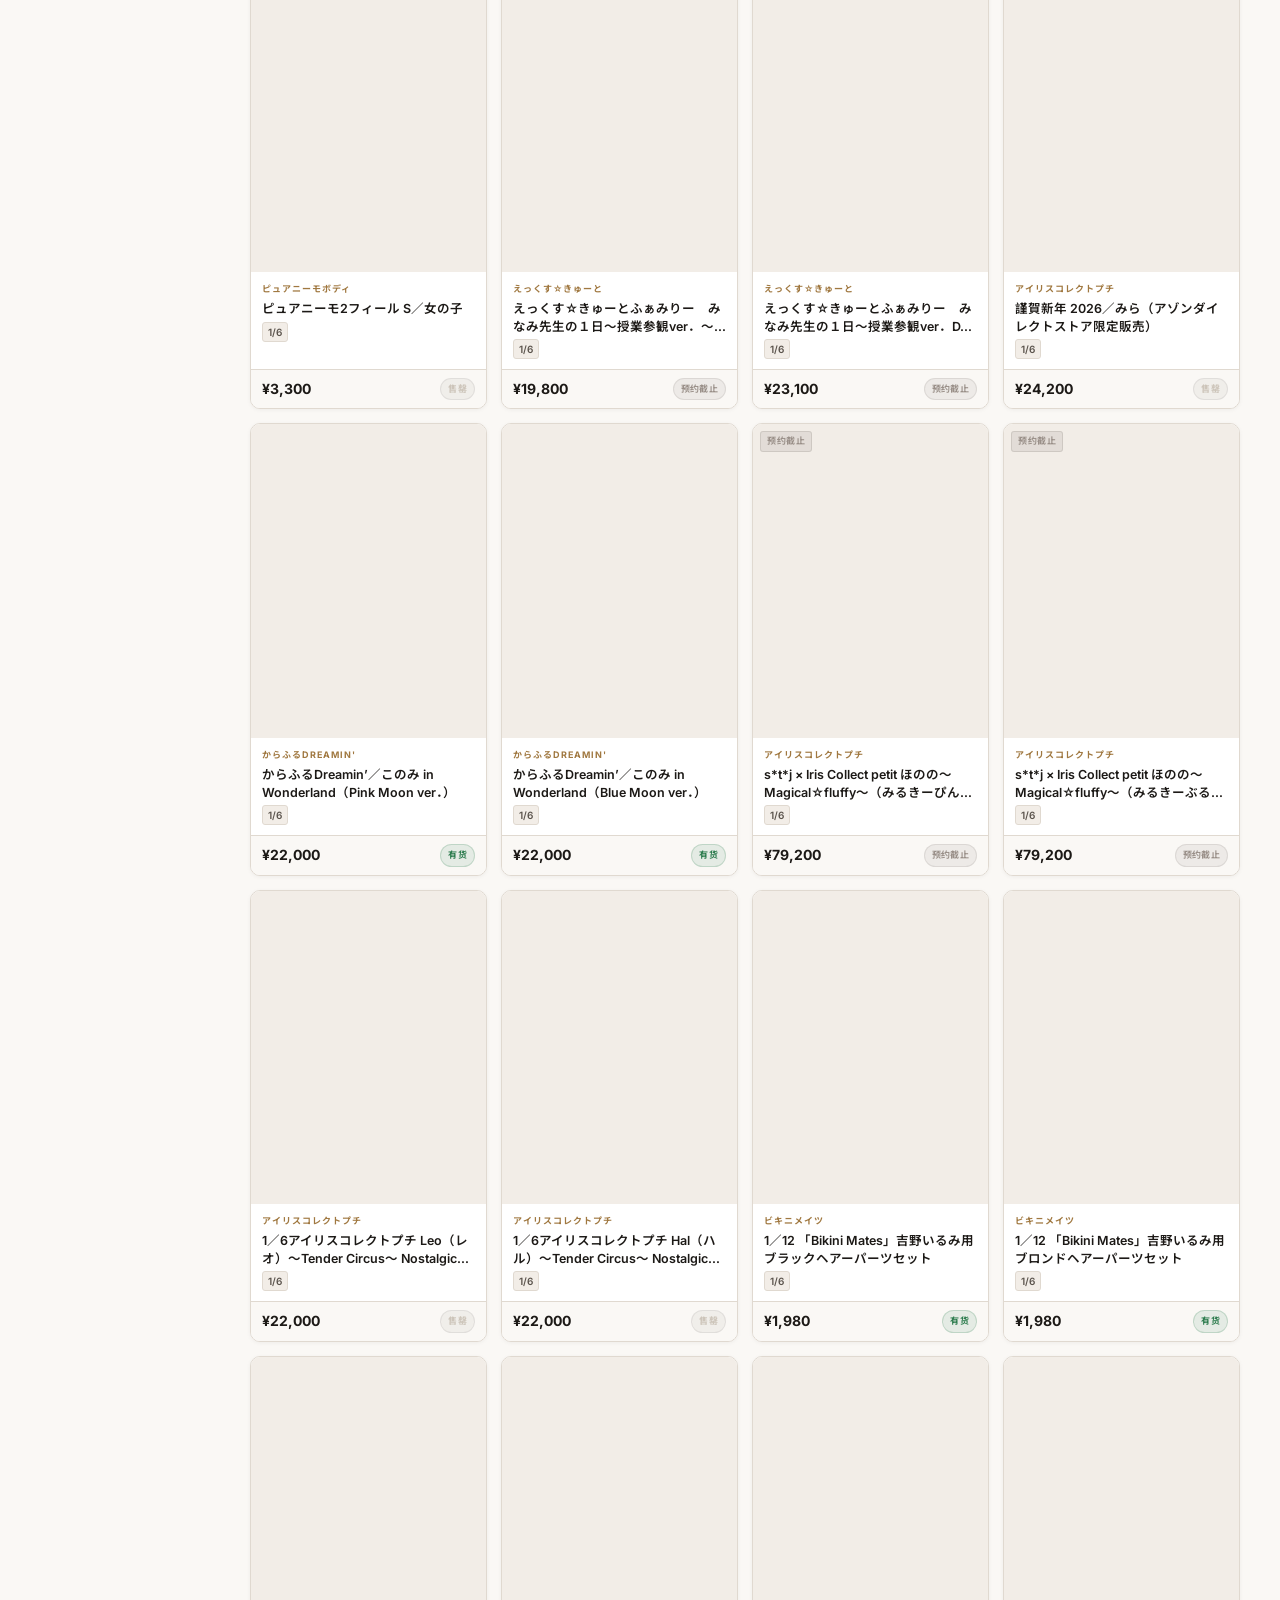
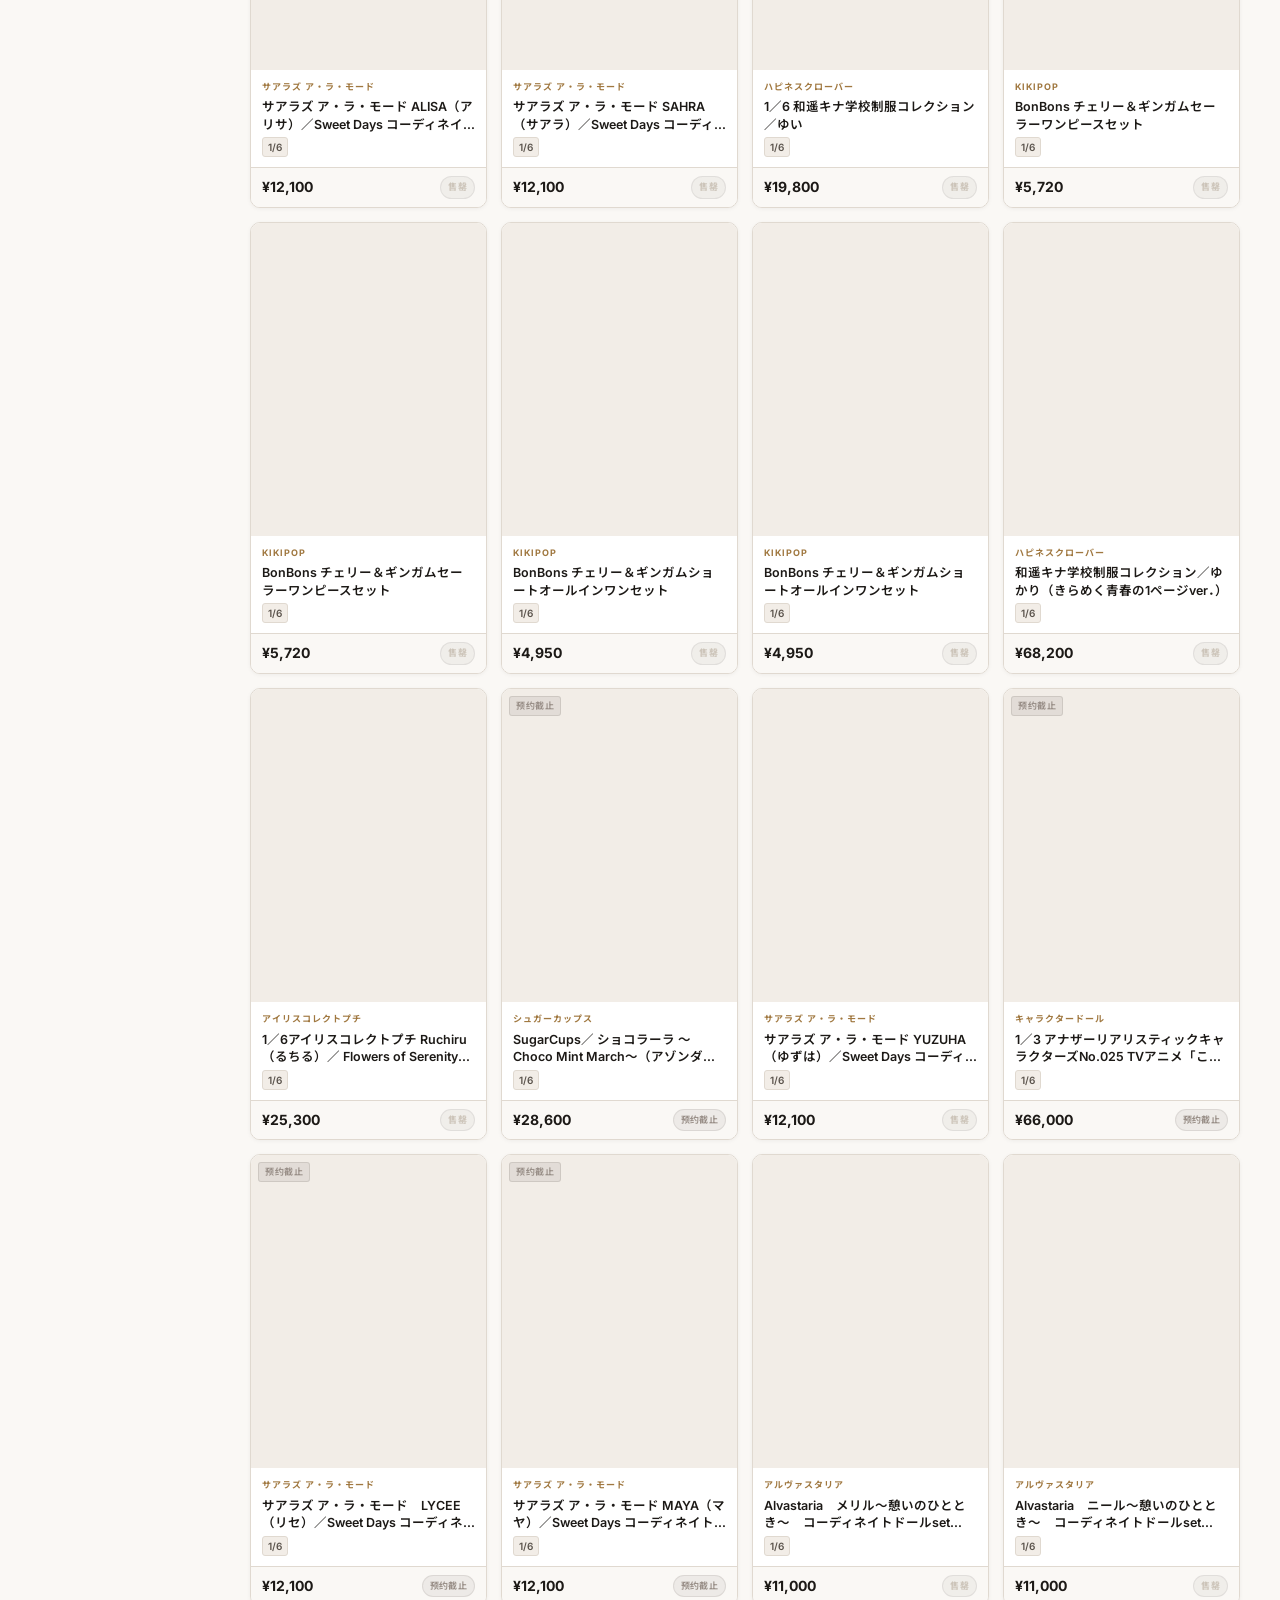
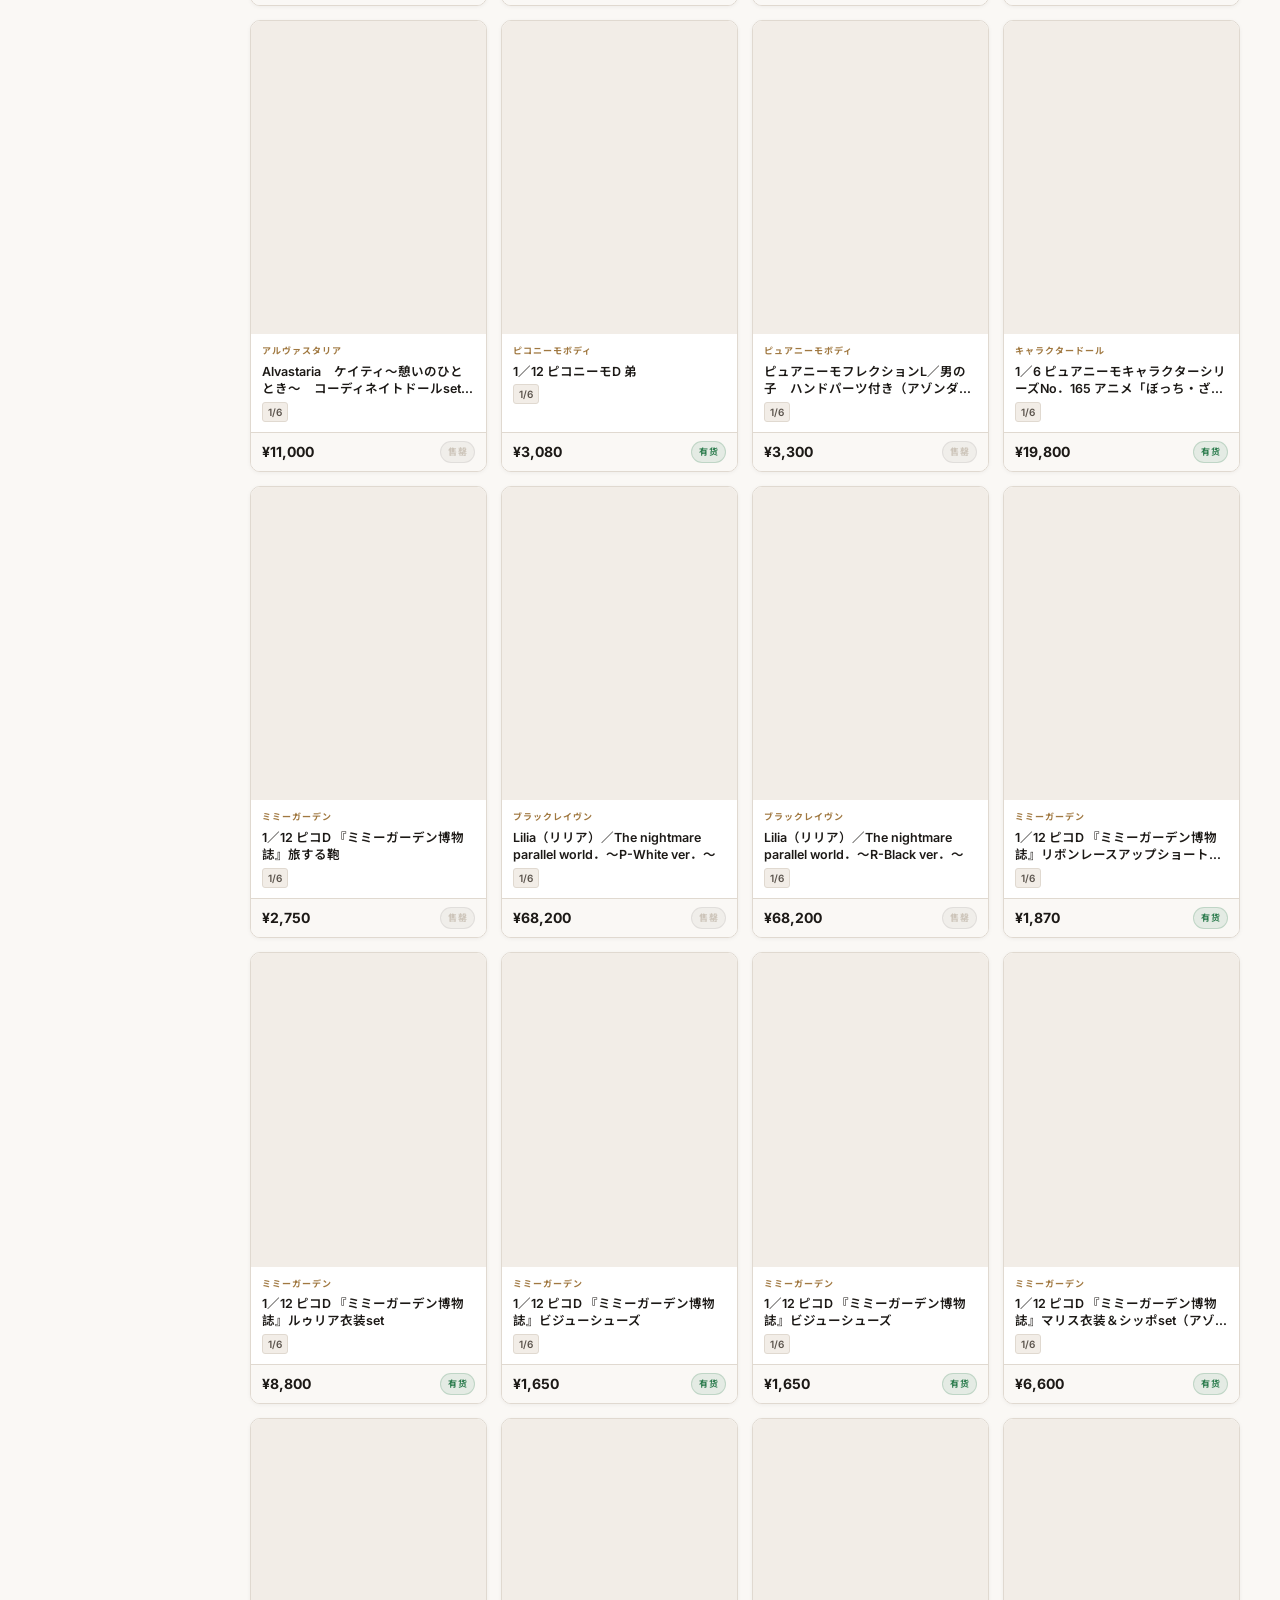
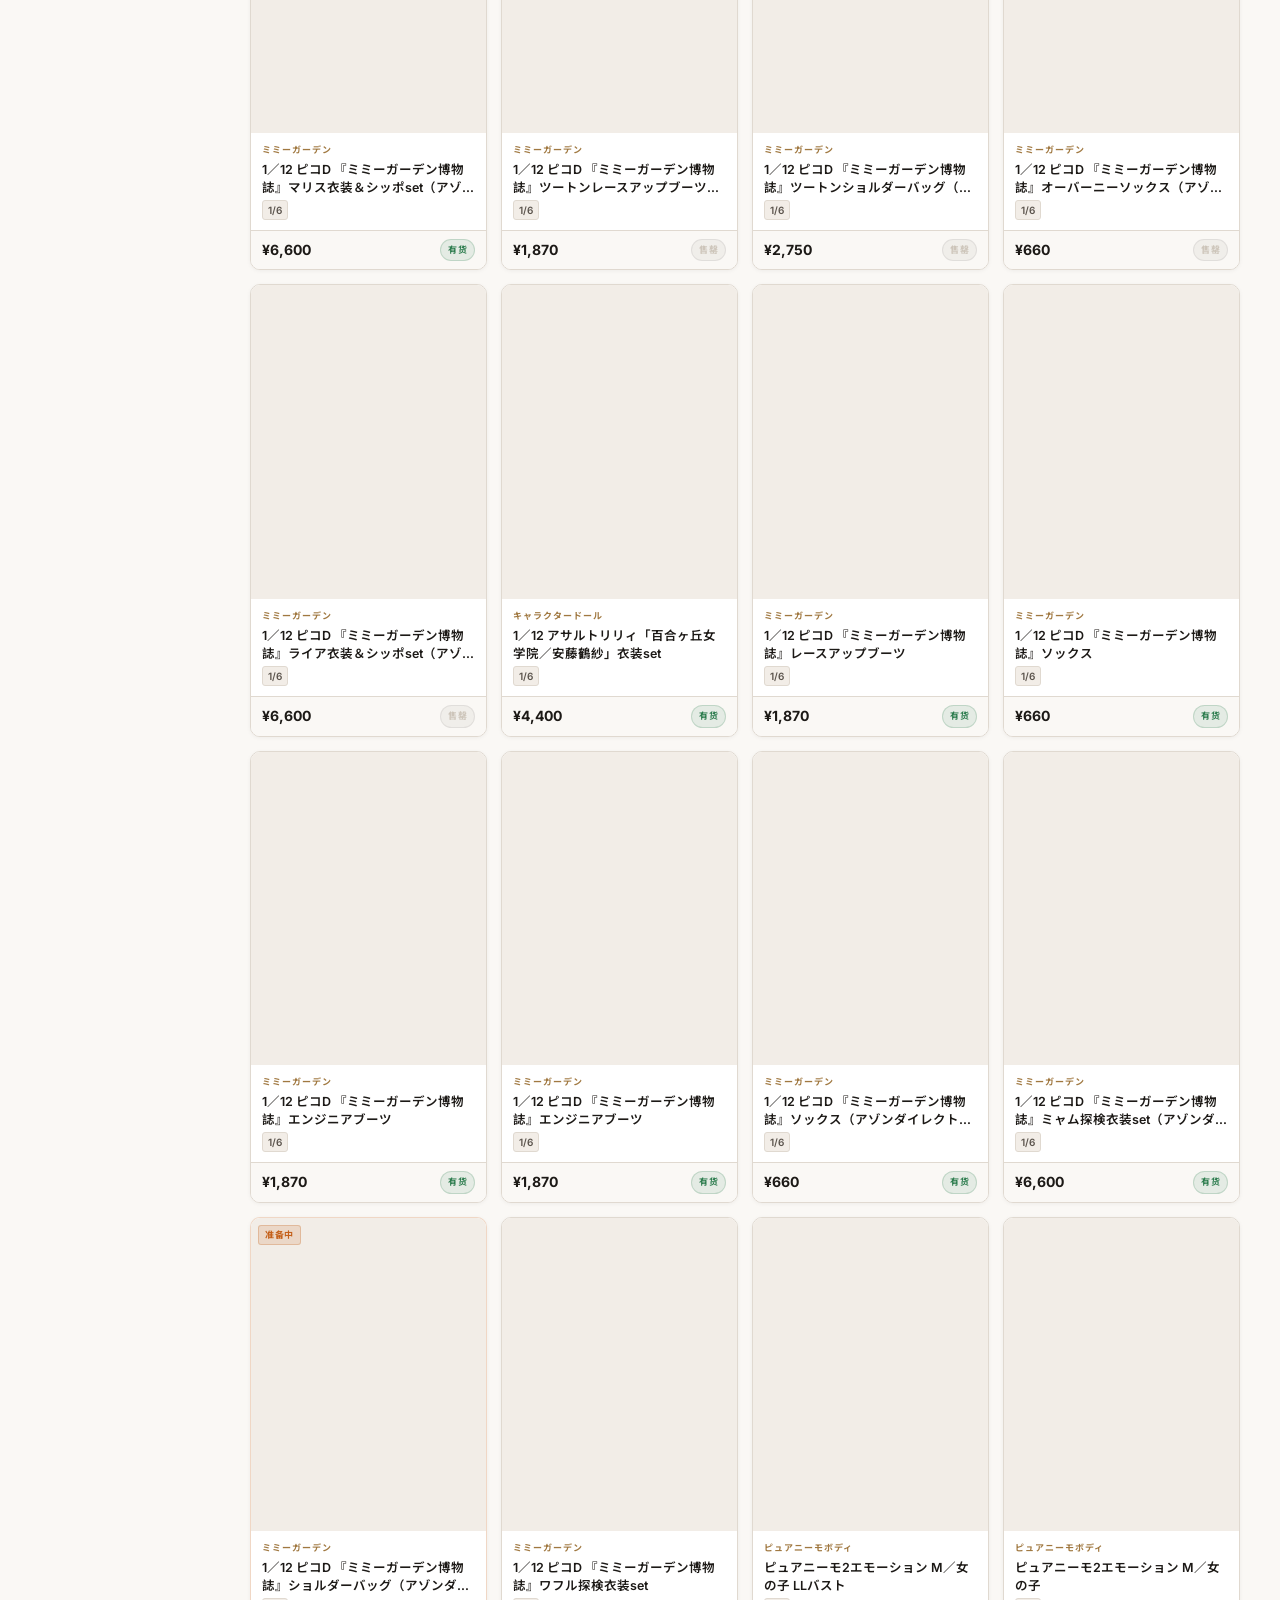
==== commit e702ace0: "Fix: sub-series order and sort" ====
--- a/index.html
+++ b/index.html
@@ -537,7 +537,7 @@
   if(S.sc!=='all')ps=ps.filter(x=>x.sc===S.sc);
   if(S.q){const q=S.q.toLowerCase();ps=ps.filter(x=>x.n.toLowerCase().includes(q)||x.s.toLowerCase().includes(q));}
   ps.sort((a,b)=>{
-    if(S.sort==='newest')return b.id-a.id;
+    if(S.sort==='newest')return parseInt(b.img||0)-parseInt(a.img||0);
     if(S.sort==='price-asc')return a.p-b.p;
     if(S.sort==='price-desc')return b.p-a.p;
     if(S.sort==='name')return a.n.localeCompare(b.n,'ja');
@@ -616,17 +616,33 @@
   g.innerHTML=fp.length?fp.map(card).join(''):`<div class="empty"><div class="empty-ic">🔍</div><h3>未找到相关产品</h3><p>请尝试调整筛选条件或搜索关键词</p></div>`;
 }
 
+// 子系列排列顺序（与官网一致）
+const SERIES_ORDER = [
+  "からふるDreamin'","ルミナス＊ストリート","えっくす☆きゅーと","アルヴァスタリア",
+  "サアラズ ア・ラ・モード","KIKIPOP","ビキニメイツ","ディアス","シュガーカップス",
+  "リルフェアリー","ミミーガーデン","アイリスコレクトプチ","アイリスコレクト",
+  "ハピネスクローバー","ブラックレイヴン","エレン","キャラクタードール","アゾンオリジナルドール"
+];
+function seriesSort(a,b){
+  const ia=SERIES_ORDER.indexOf(a),ib=SERIES_ORDER.indexOf(b);
+  if(ia>=0&&ib>=0)return ia-ib;
+  if(ia>=0)return -1;
+  if(ib>=0)return 1;
+  return a.localeCompare(b,'ja');
+}
+
 // ── SIDEBAR ──
 function renderSB(){
   const cc={all:P.length};CATS.slice(1).forEach(c=>{cc[c.id]=P.filter(x=>x.cat===c.id).length;});
-  // 第一级分类
-  let catsHtml = CATS.map(c=>`<div class="ni ${S.cat===c.id&&S.series==='all'?'on':''}" onclick="setCat('${c.id}')">`+
-    `<span class="ni-ic">${c.ic}</span><span>${c.lbl}</span><span class="ni-ct">${cc[c.id]||0}</span></div>`).join('');
-  // 第二级：娃娃子系列（仅在选中 doll 时展开）
-  if(S.cat==='doll'){
-    const seriesList=[...new Set(P.filter(x=>x.cat==='doll'&&x.s).map(x=>x.s))].sort((a,b)=>a.localeCompare(b,'ja'));
-    const seriesCount={};seriesList.forEach(s=>{seriesCount[s]=P.filter(x=>x.s===s).length;});
-    catsHtml += seriesList.map(s=>`<div class="ni ni-sub ${S.series===s?'on':''}" onclick="setSeries('${s.replace(/'/g,"\\'")}')"><span class="ni-ic" style="font-size:10px">└</span><span style="font-size:11.5px">${s}</span><span class="ni-ct">${seriesCount[s]||0}</span></div>`).join('');
+  // 第一级+第二级（子系列紧跟在 doll 后面，在 body 之前）
+  let catsHtml = '';
+  for(const c of CATS){
+    catsHtml += `<div class="ni ${S.cat===c.id&&S.series==='all'?'on':''}" onclick="setCat('${c.id}')"><span class="ni-ic">${c.ic}</span><span>${c.lbl}</span><span class="ni-ct">${cc[c.id]||0}</span></div>`;
+    if(c.id==='doll'&&S.cat==='doll'){
+      const seriesList=[...new Set(P.filter(x=>x.cat==='doll'&&x.s).map(x=>x.s))].sort(seriesSort);
+      const seriesCount={};seriesList.forEach(s=>{seriesCount[s]=P.filter(x=>x.s===s).length;});
+      catsHtml += seriesList.map(s=>`<div class="ni ni-sub ${S.series===s?'on':''}" onclick="setSeries('${s.replace(/'/g,"\\'")}')"><span class="ni-ic" style="font-size:10px">└</span><span style="font-size:11.5px">${s}</span><span class="ni-ct">${seriesCount[s]||0}</span></div>`).join('');
+    }
   }
   document.getElementById('sb-cats').innerHTML=catsHtml;
 
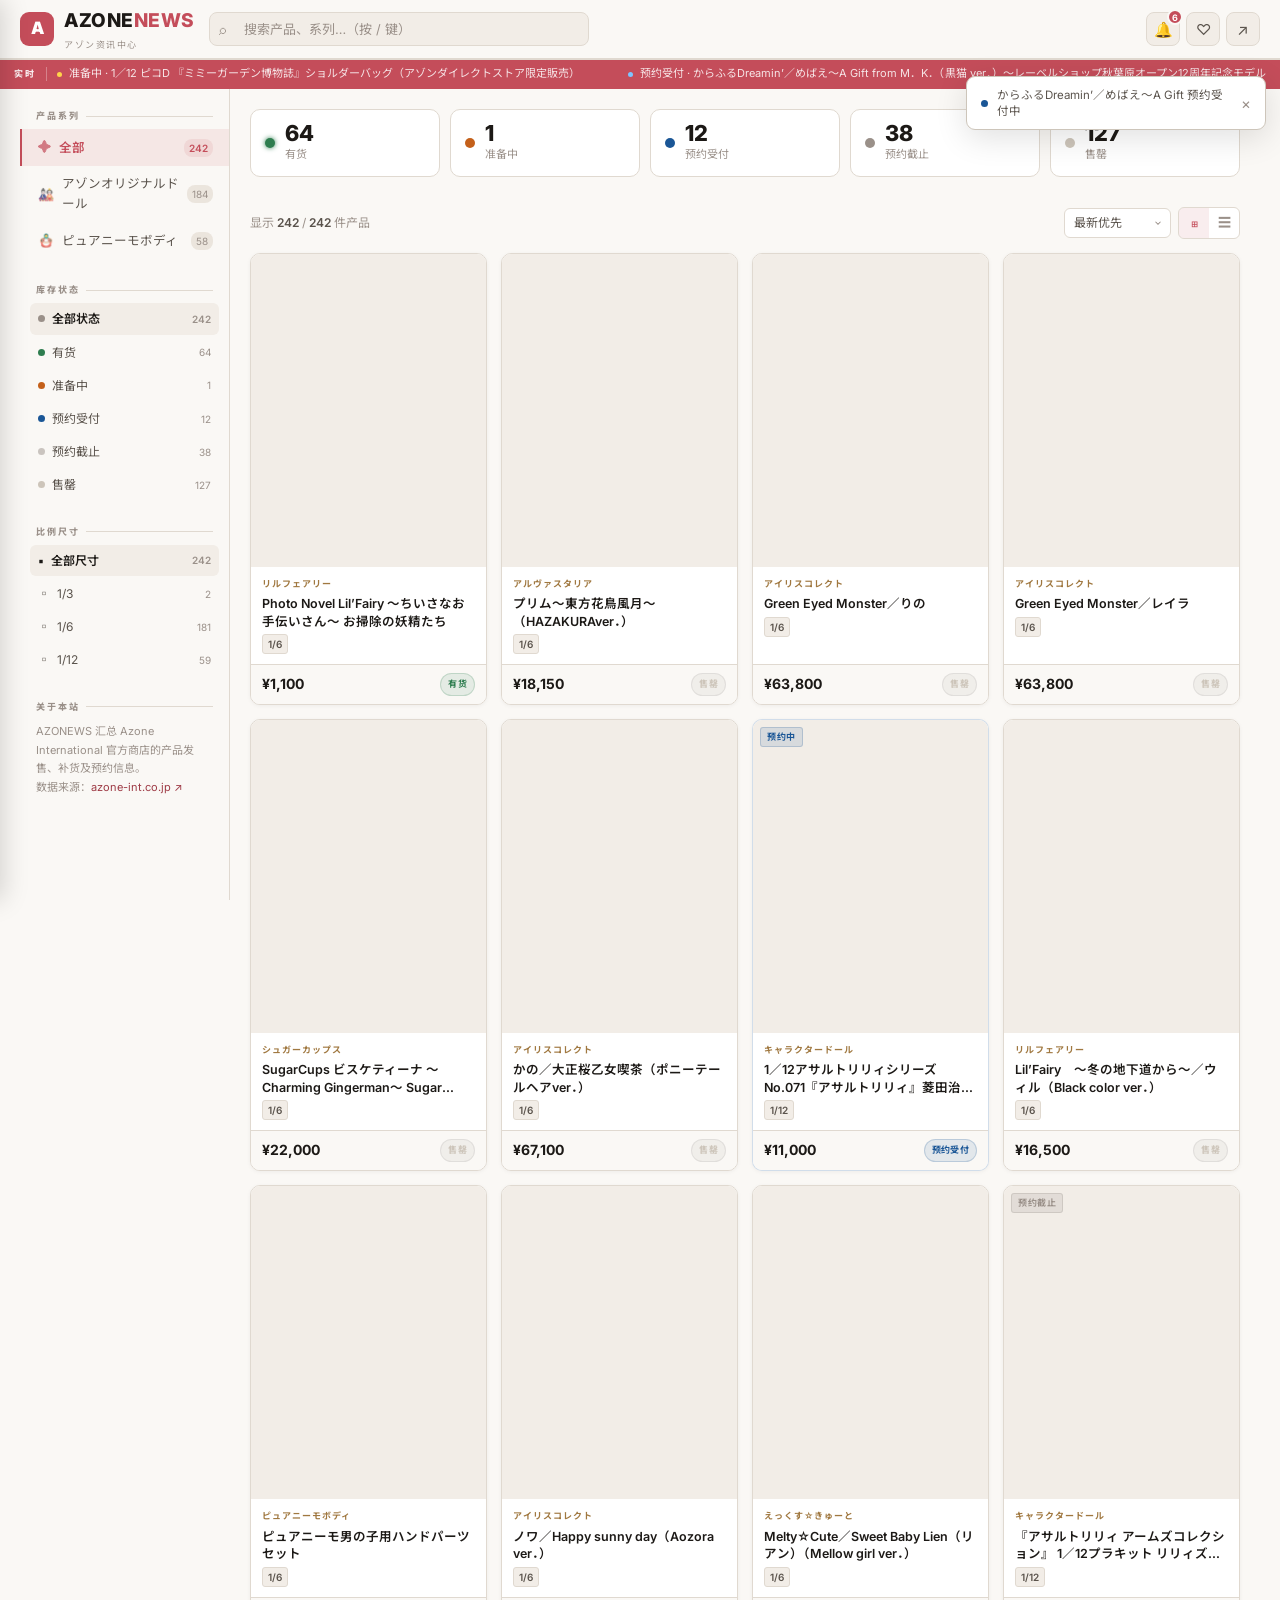
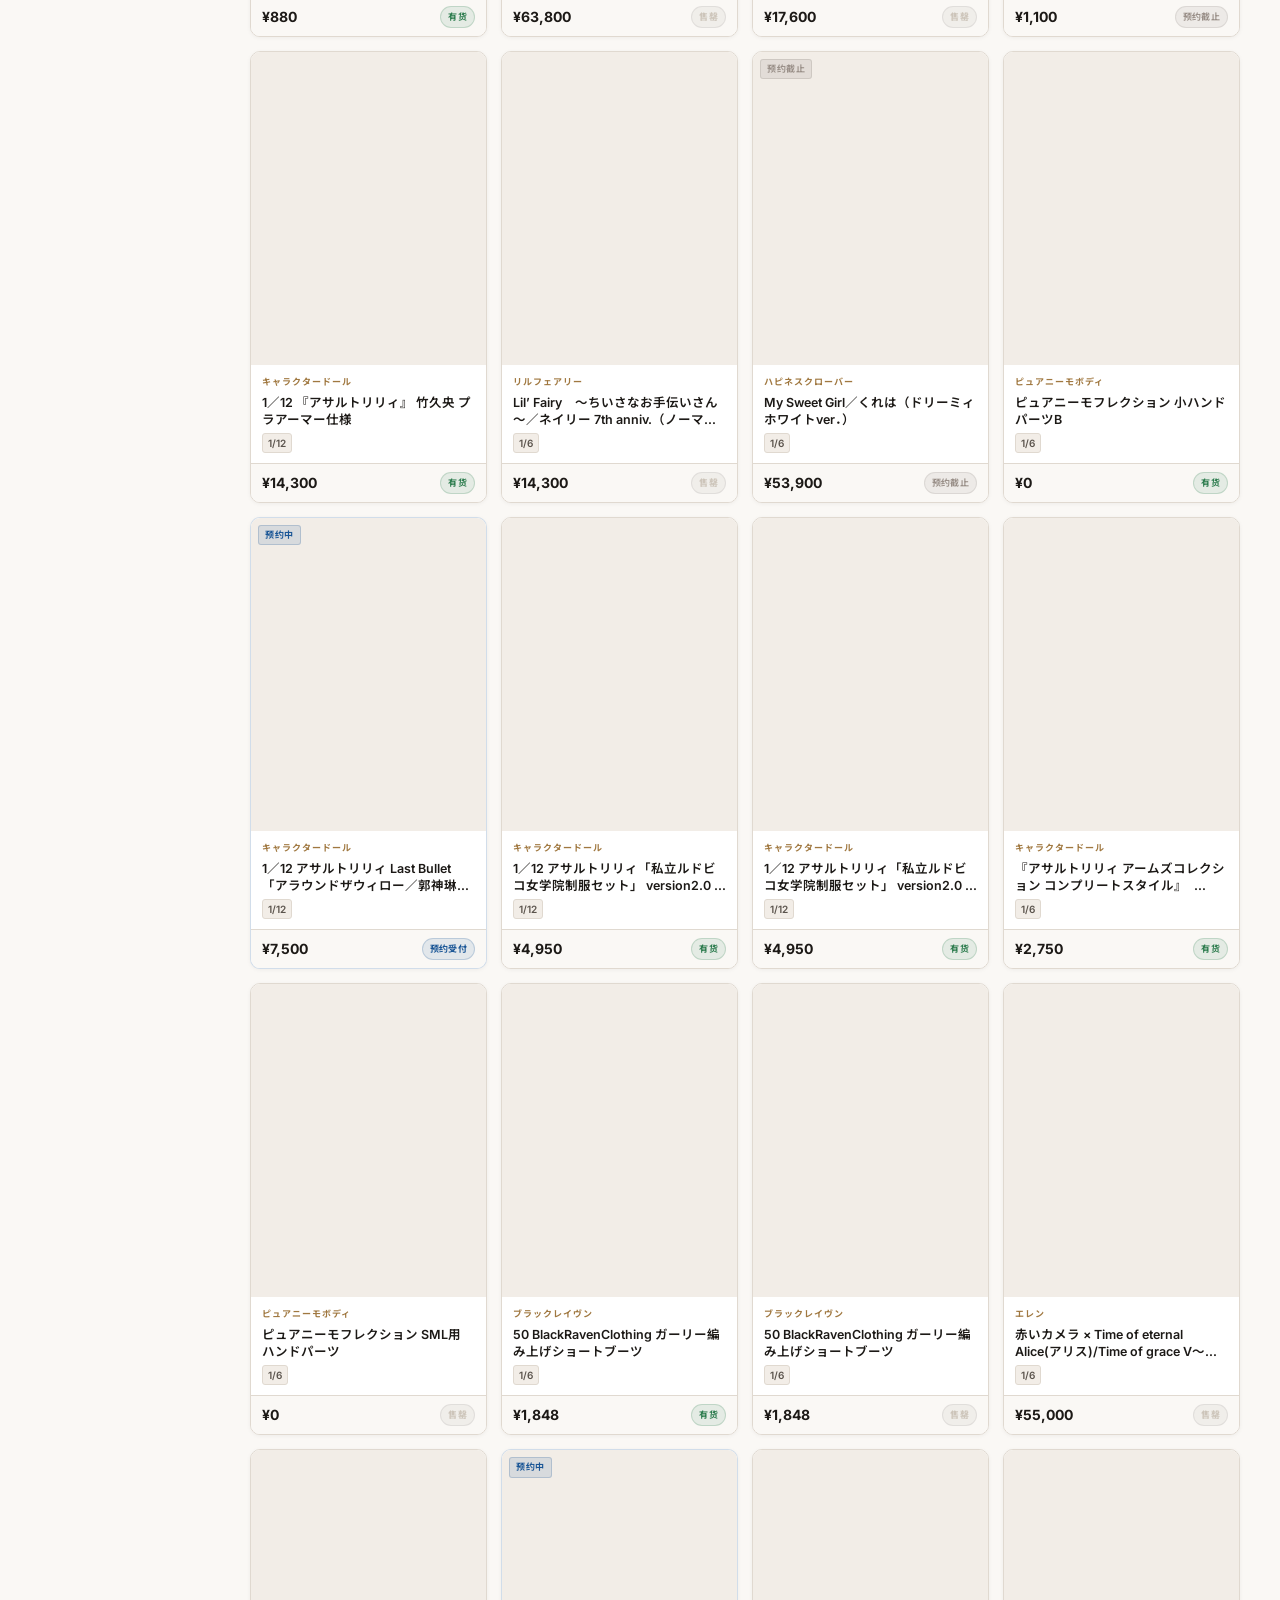
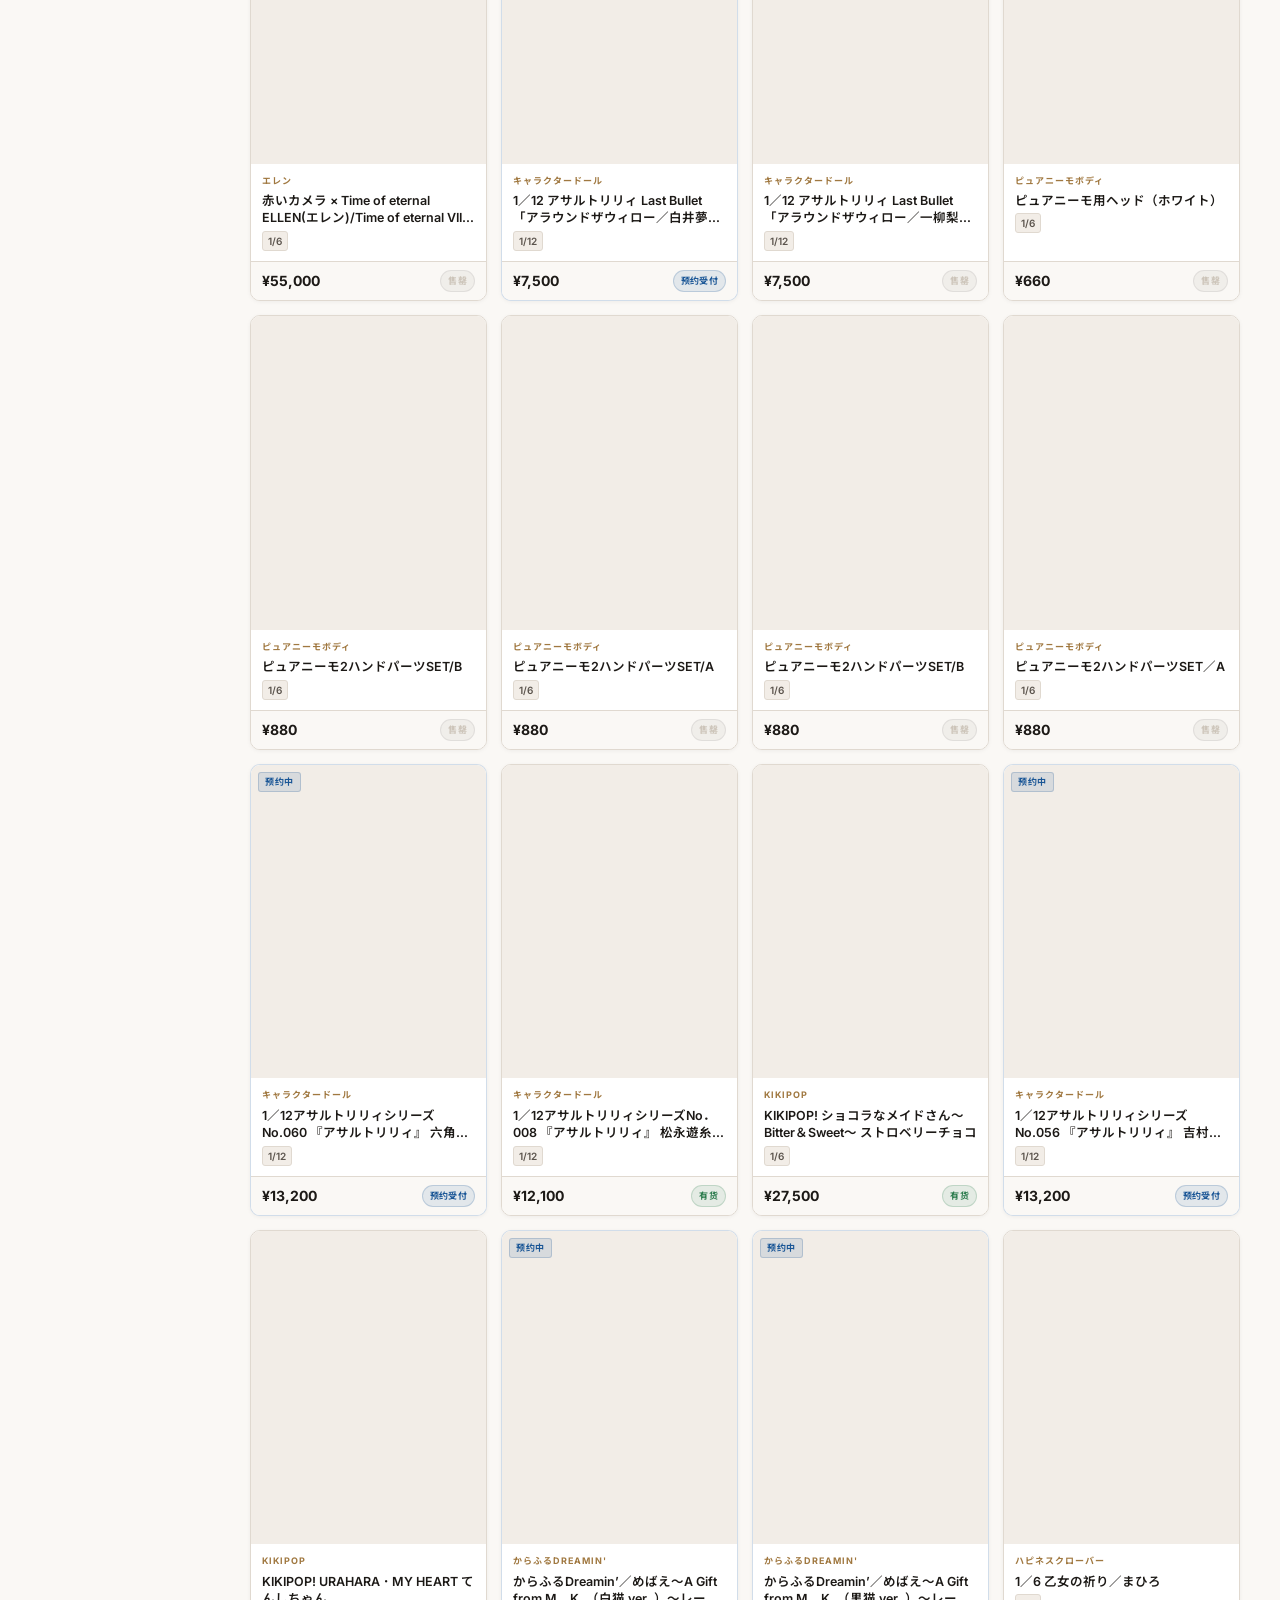
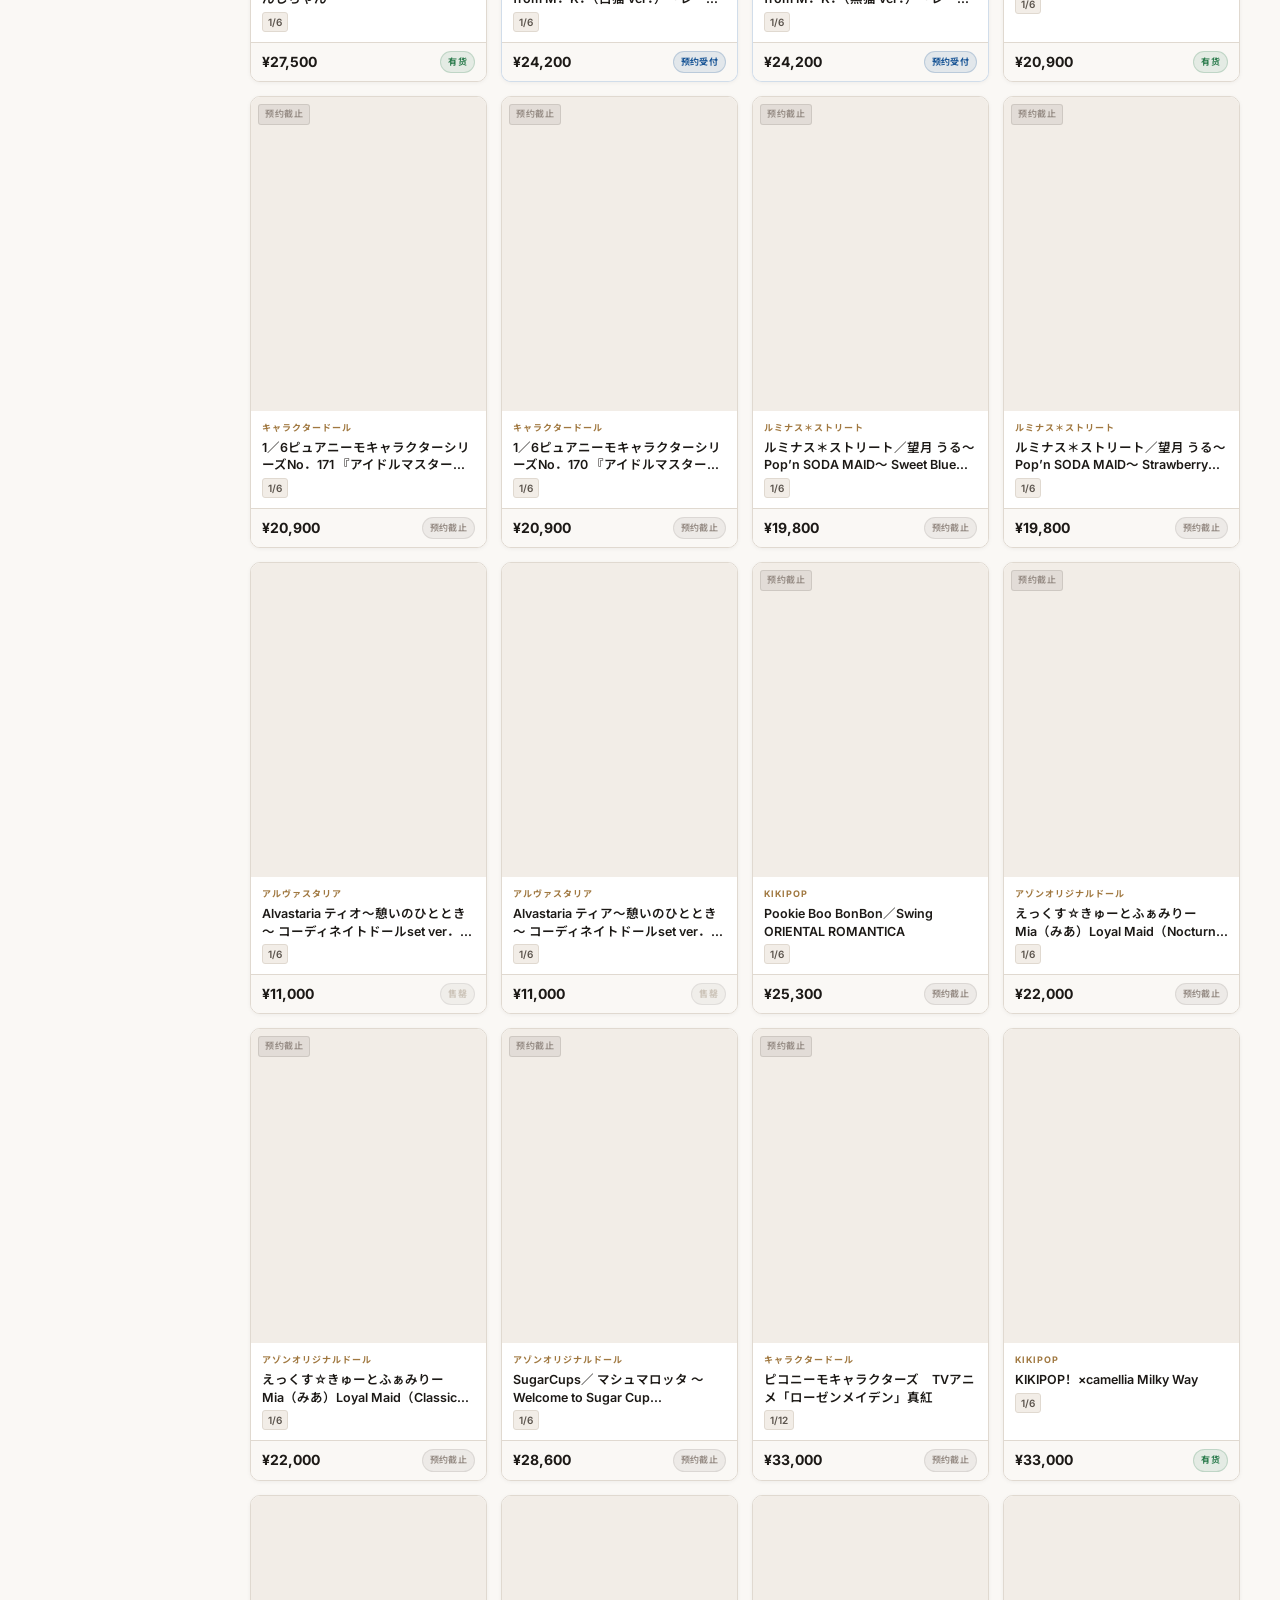
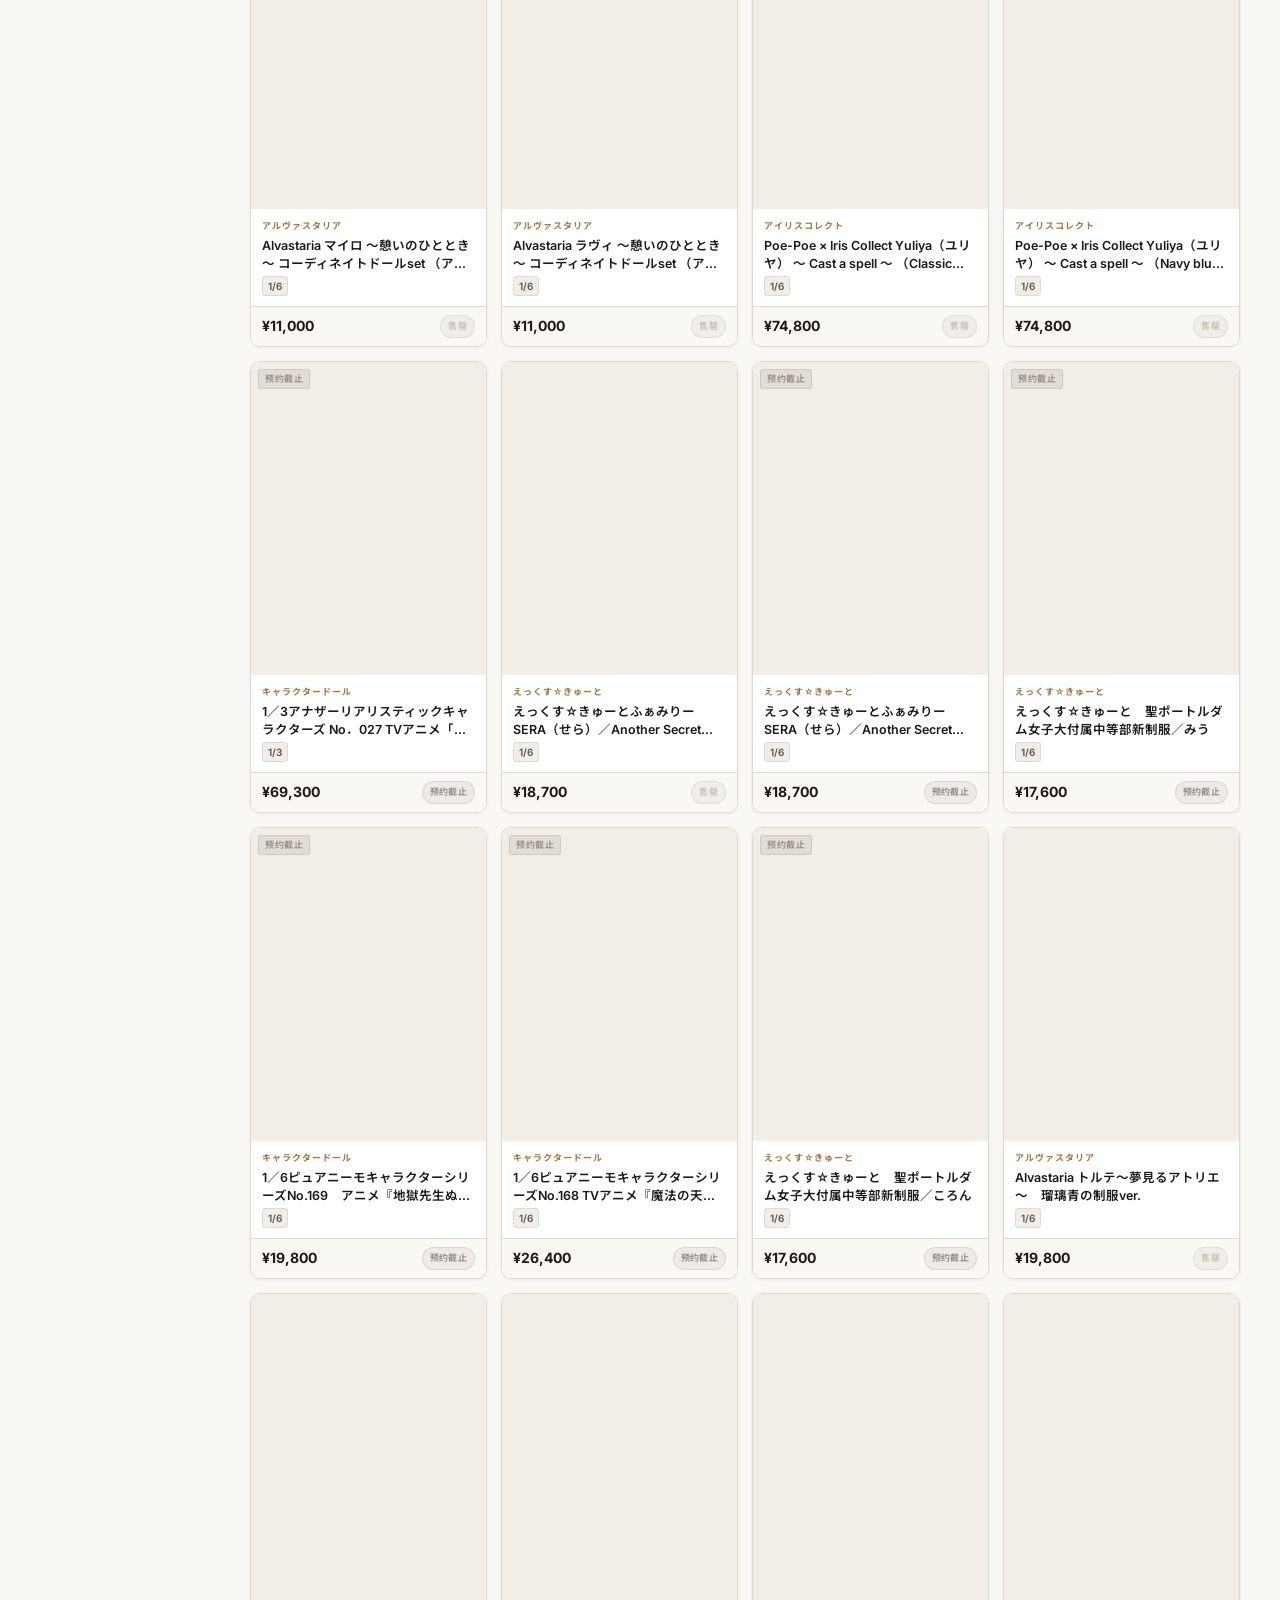
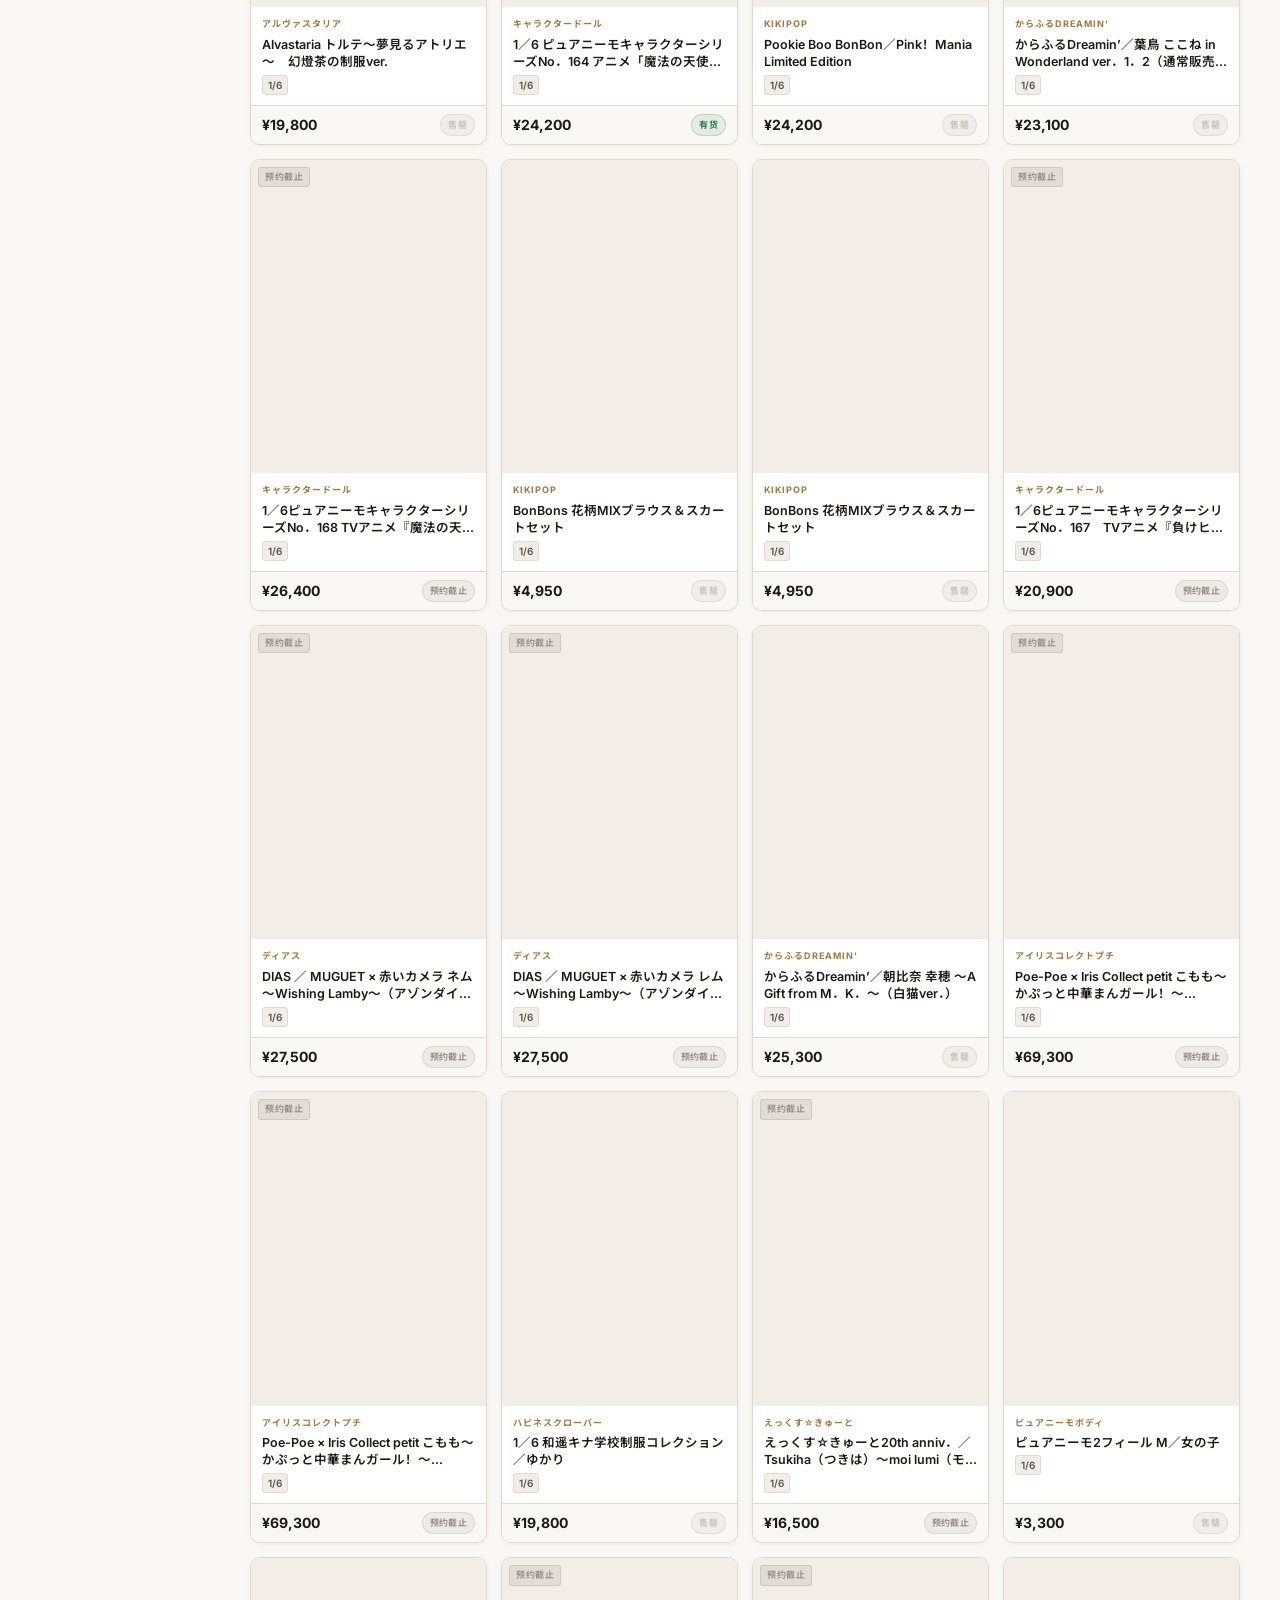
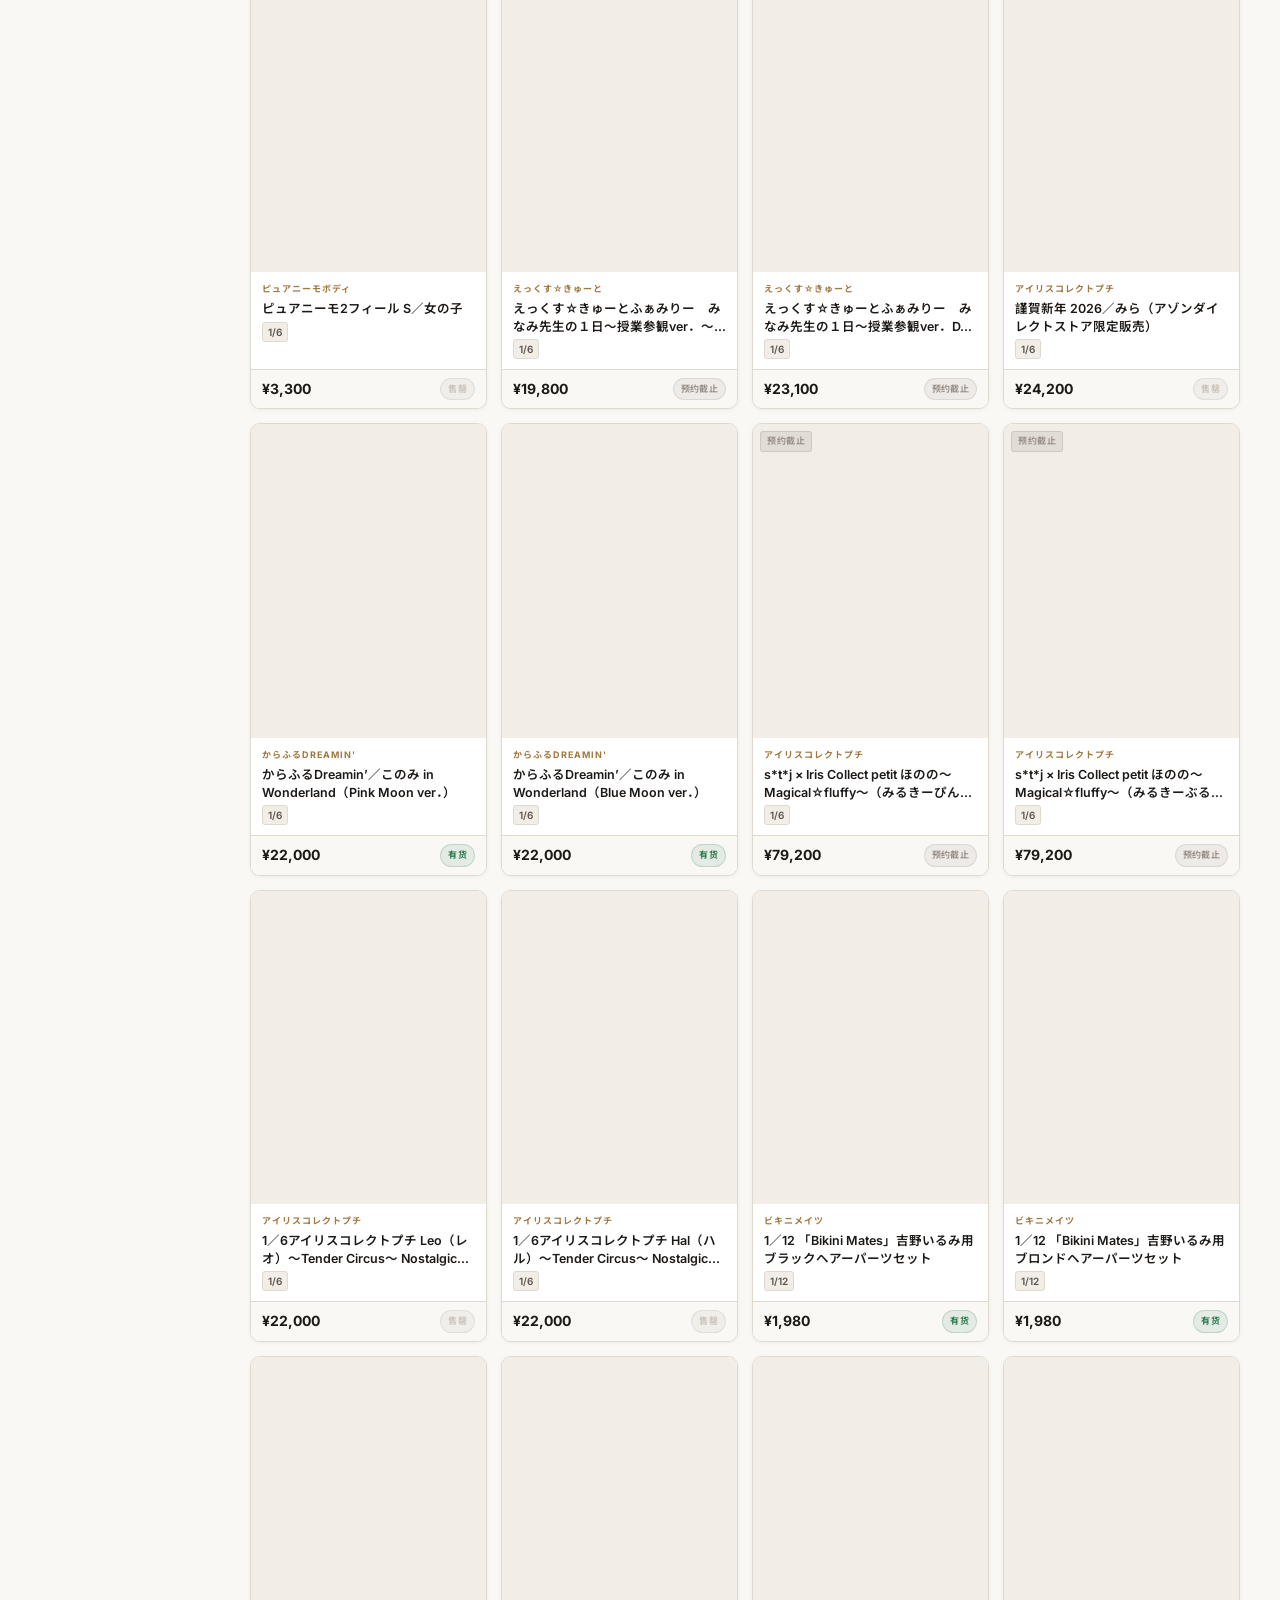
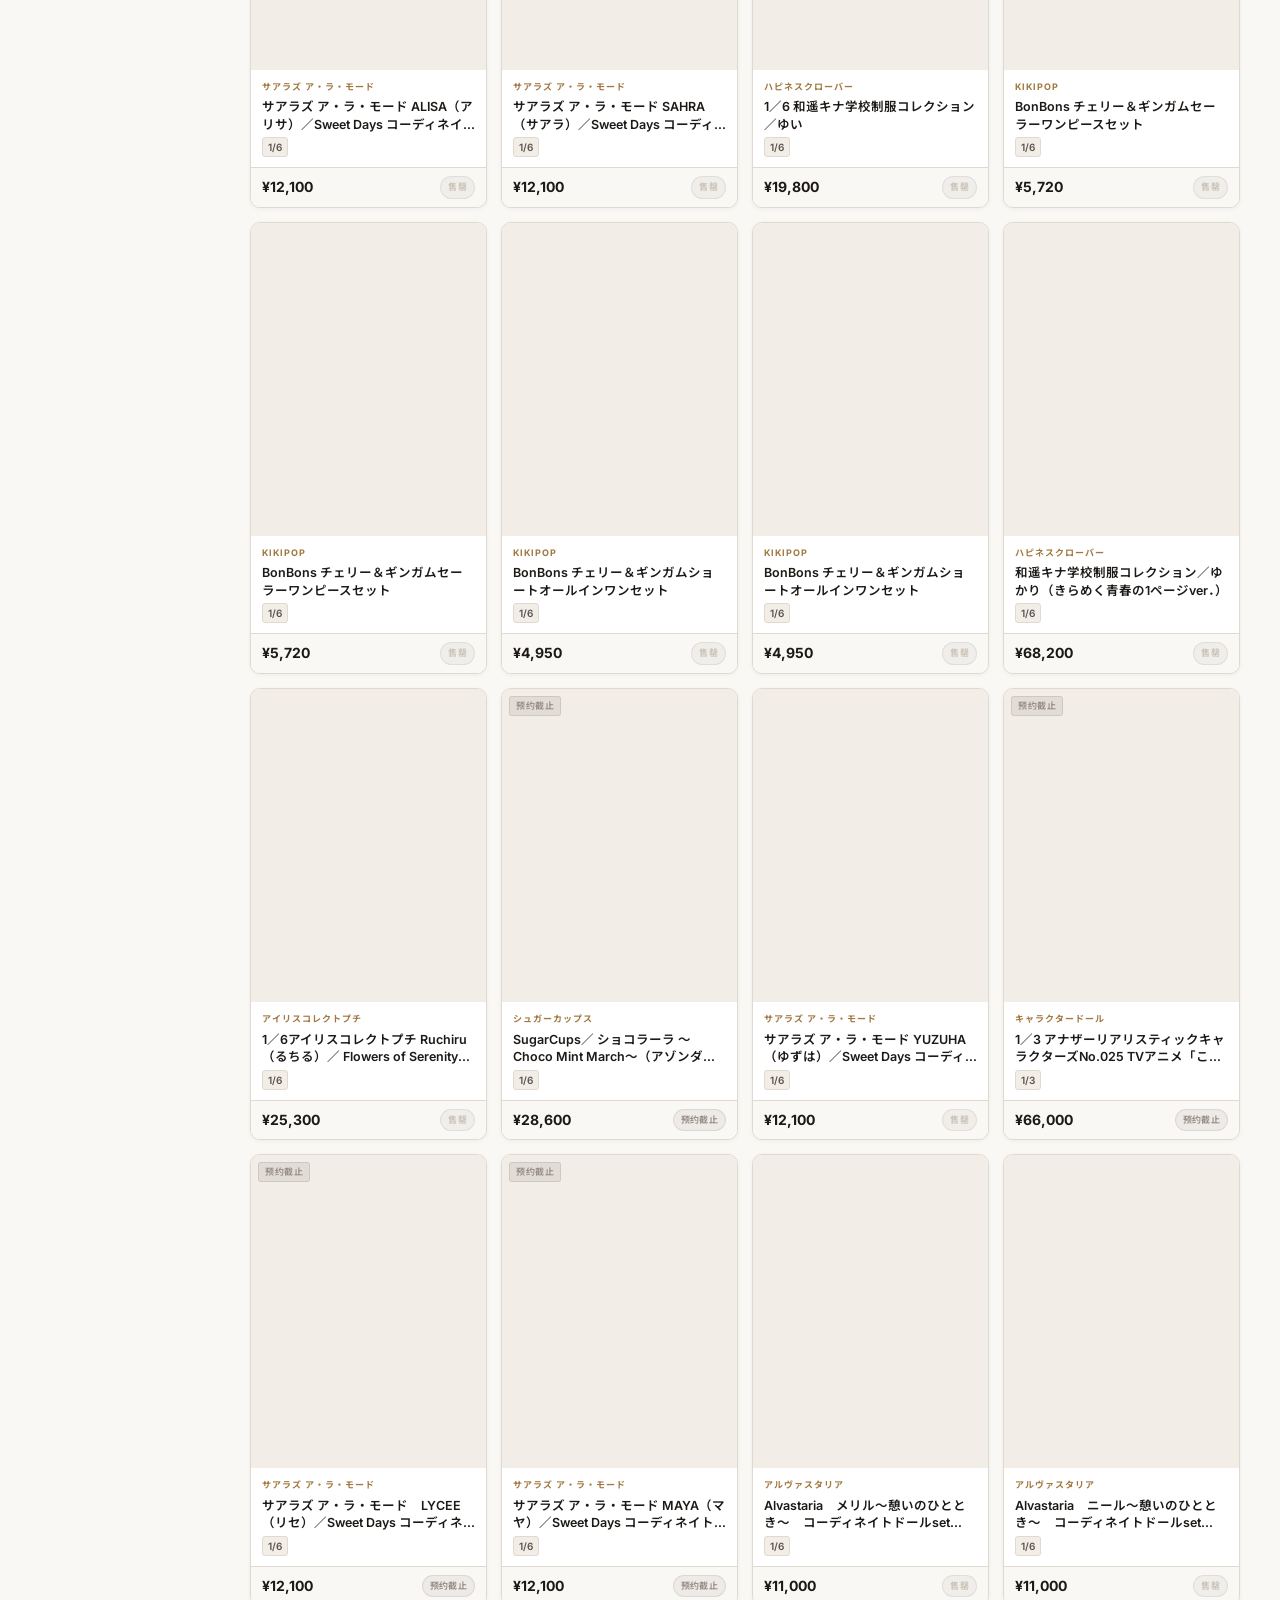
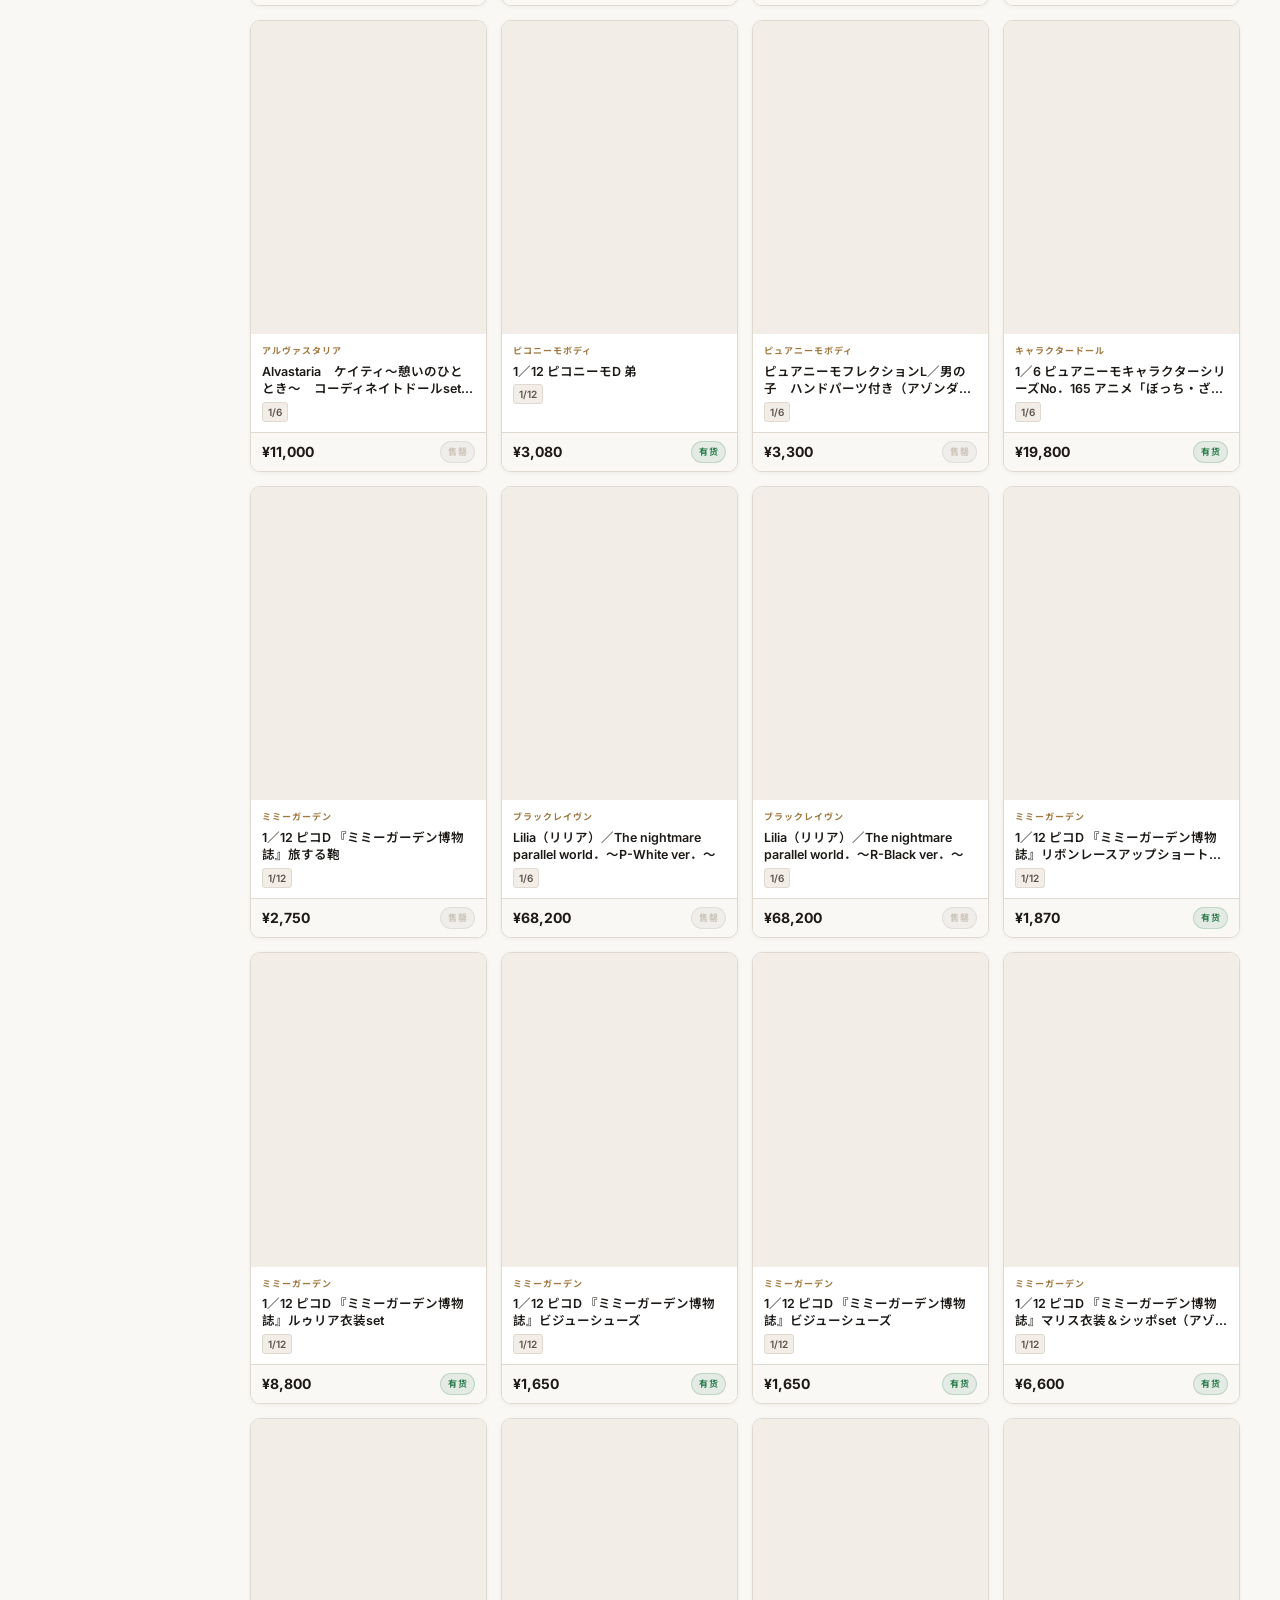
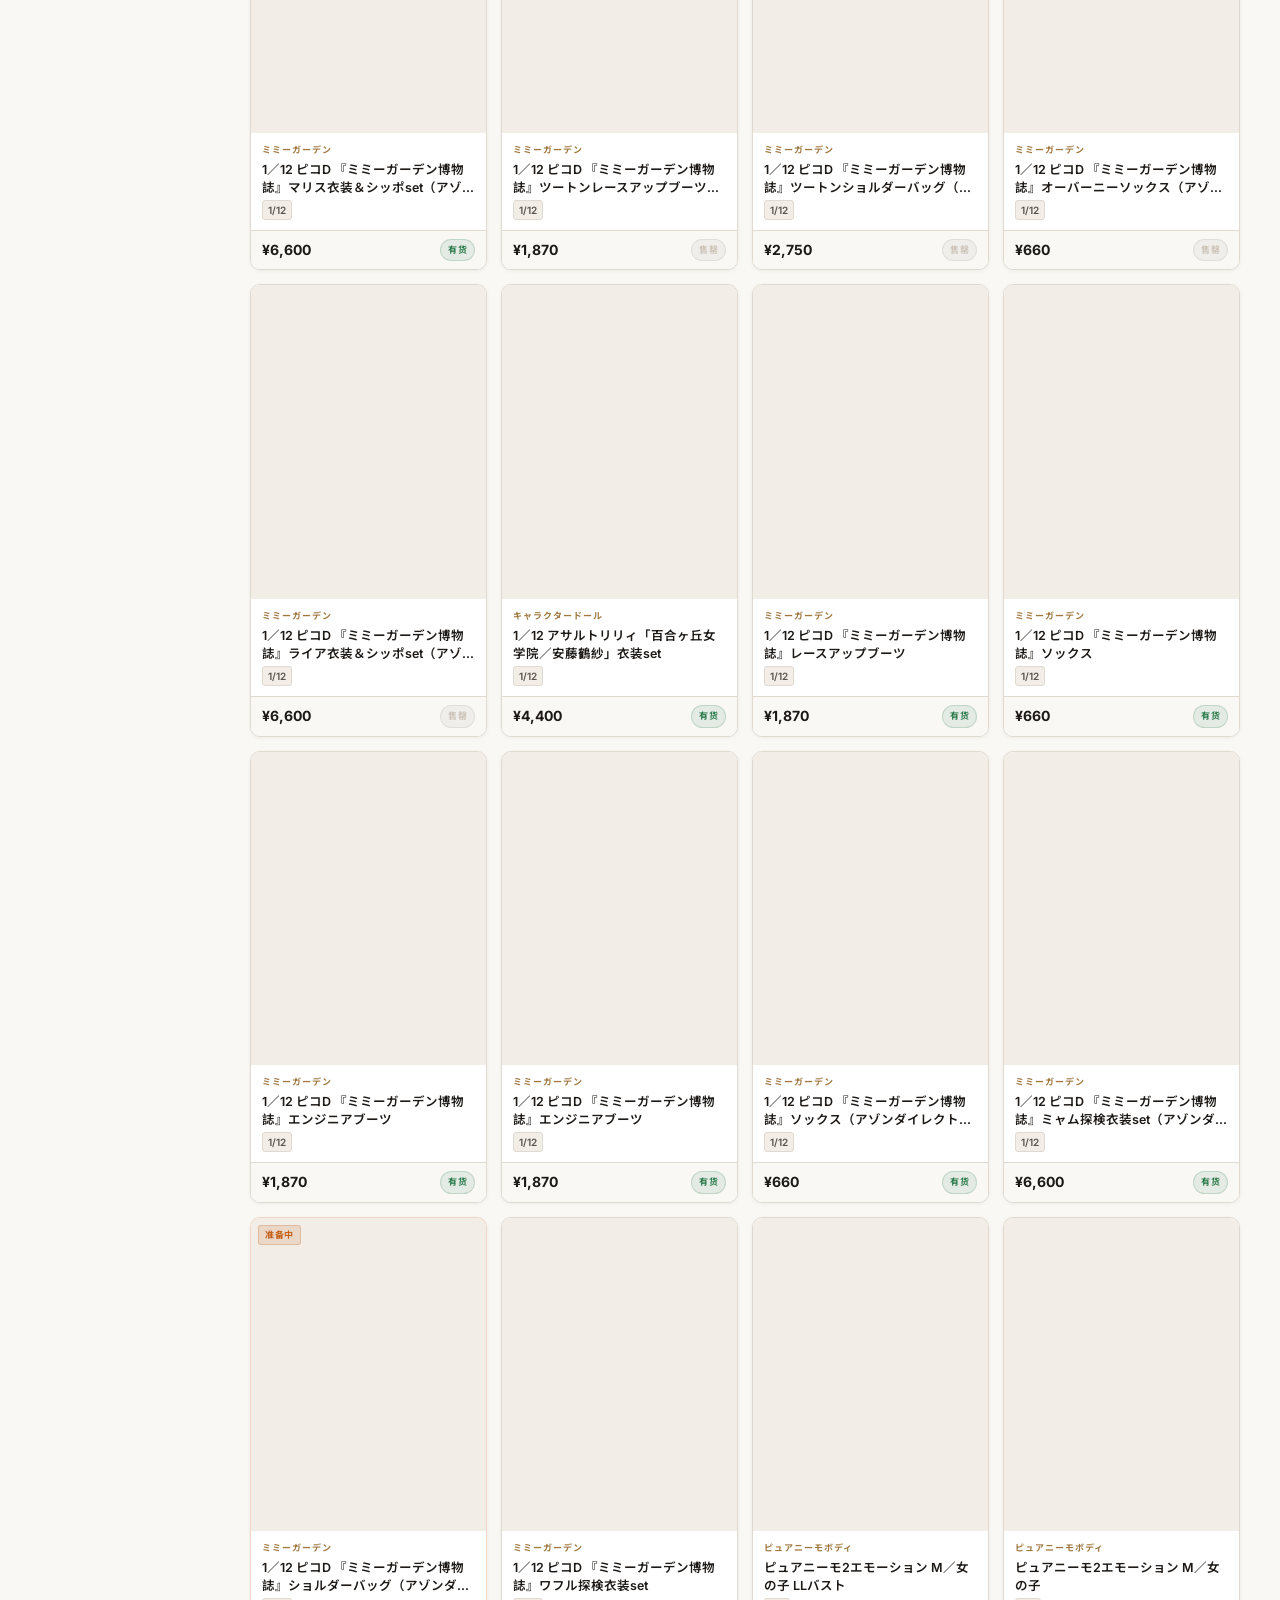
==== commit 9ab78240: "Fix: pre-order vs stock detection, real notification timestamps, mobile sub-series" ====
--- a/index.html
+++ b/index.html
@@ -519,7 +519,7 @@
 
 // ── HELPERS ──
 const fmt = n => '¥' + n.toLocaleString('ja-JP');
-function timeAgo(d){const m=Math.floor((Date.now()-d)/60000);if(m<1)return'刚刚';if(m<60)return m+'分钟前';const h=Math.floor(m/60);if(h<24)return h+'小时前';return Math.floor(h/24)+'天前';}
+function timeAgo(d){if(!d)return'数据更新时';const m=Math.floor((Date.now()-d)/60000);if(m<1)return'刚刚';if(m<60)return m+'分钟前';const h=Math.floor(m/60);if(h<24)return h+'小时前';const days=Math.floor(h/24);if(days<30)return days+'天前';return new Date(d).toLocaleDateString('zh-CN',{month:'numeric',day:'numeric'});}
 function tagHtml(p){
   const ts=[];
   if(p.st==='prep')ts.push('<span class="t t-prep">准备中</span>');
@@ -821,7 +821,16 @@
   const statusEl=document.getElementById('sb-status-m');
   const scalesEl=document.getElementById('sb-scales-m');
   if(!catsEl)return;
-  catsEl.innerHTML=CATS.map(c=>`<div class="ni ${S.cat===c.id?'on':''}" onclick="setCatM('${c.id}')"><span class="ni-ic">${c.ic}</span><span>${c.lbl}</span><span class="ni-ct">${cc[c.id]||0}</span></div>`).join('');
+  let mCatsHtml='';
+  for(const c of CATS){
+    mCatsHtml+=`<div class="ni ${S.cat===c.id&&S.series==='all'?'on':''}" onclick="setCatM('${c.id}')"><span class="ni-ic">${c.ic}</span><span>${c.lbl}</span><span class="ni-ct">${cc[c.id]||0}</span></div>`;
+    if(c.id==='doll'&&S.cat==='doll'){
+      const sl=[...new Set(P.filter(x=>x.cat==='doll'&&x.s).map(x=>x.s))].sort(seriesSort);
+      const sc2={};sl.forEach(s=>{sc2[s]=P.filter(x=>x.s===s).length;});
+      mCatsHtml+=sl.map(s=>`<div class="ni ni-sub ${S.series===s?'on':''}" onclick="S.series='${s.replace(/'/g,"\\'")}';setCatM('doll')"><span class="ni-ic" style="font-size:10px">└</span><span style="font-size:11.5px">${s}</span><span class="ni-ct">${sc2[s]||0}</span></div>`).join('');
+    }
+  }
+  catsEl.innerHTML=mCatsHtml;
   const stItems=[{k:'all',l:'全部状态',d:'all'},{k:'stock',l:'有货',d:'stock'},{k:'prep',l:'准备中',d:'prep'},{k:'pre',l:'预约受付',d:'pre'},{k:'closed',l:'预约截止',d:'closed'},{k:'sold',l:'售罄',d:'sold'}];
   const sc3={all:P.length};['stock','prep','pre','closed','sold'].forEach(k=>{sc3[k]=P.filter(x=>x.st===k).length;});
   statusEl.innerHTML=stItems.map(s=>`<div class="sb-btn ${S.st===s.k?'on':''}" onclick="setStM('${s.k}')"><span class="sdot ${s.d}"></span>${s.l}<span style="margin-left:auto;font-size:10px;color:var(--txt3)">${sc3[s.k]||0}</span></div>`).join('');
@@ -867,6 +876,7 @@
     p:   raw.price || 0,
     st:  raw.status || 'closed',
     img: raw.img || '',
+    at:  raw.status_at ? raw.status_at * 1000 : null,
   };
 }
 
@@ -907,26 +917,29 @@
   const now = Date.now();
   const list = [];
   let nid = 1;
-  const rnd = max => Math.floor(Math.random() * max);
-
+  // 使用 scraper 记录的实际状态变更时间；无记录则显示"数据更新时"
+  const ts = p => p.at ? new Date(p.at) : null;
+
+  // 有货（直接购买，非预约）
   P.filter(x => x.st === 'stock').slice(0, 3).forEach(p => {
     list.push({id:nid++, pid:p.id, type:'stock',
       msg:`${(p.n||'新品').substring(0,32)} 现已有货`,
-      ts:new Date(now - rnd(30)*60*1000), read:false});
+      ts:ts(p), read:false});
   });
-  P.filter(x => x.st === 'pre').slice(0, 2).forEach(p => {
+  // 预约受付中
+  P.filter(x => x.st === 'pre').slice(0, 3).forEach(p => {
     list.push({id:nid++, pid:p.id, type:'pre',
       msg:`${(p.n||'新品').substring(0,32)} 预约受付中`,
-      ts:new Date(now - (30+rnd(60))*60*1000), read:false});
+      ts:ts(p), read:false});
   });
+  // 即将开放预约
   P.filter(x => x.st === 'prep').slice(0, 2).forEach(p => {
     list.push({id:nid++, pid:p.id, type:'prep',
       msg:`${(p.n||'新品').substring(0,32)} 即将发售`,
-      ts:new Date(now - (2+rnd(4))*3600*1000), read:true});
+      ts:ts(p), read:true});
   });
-  // 若完全没有活跃产品也给一条占位
   if(!list.length) list.push({id:1, pid:null, type:'stock',
-    msg:'暂无最新动态，等待数据更新…', ts:new Date(now-3600*1000), read:true});
+    msg:'暂无最新动态，等待数据更新…', ts:null, read:true});
   return list;
 }
 
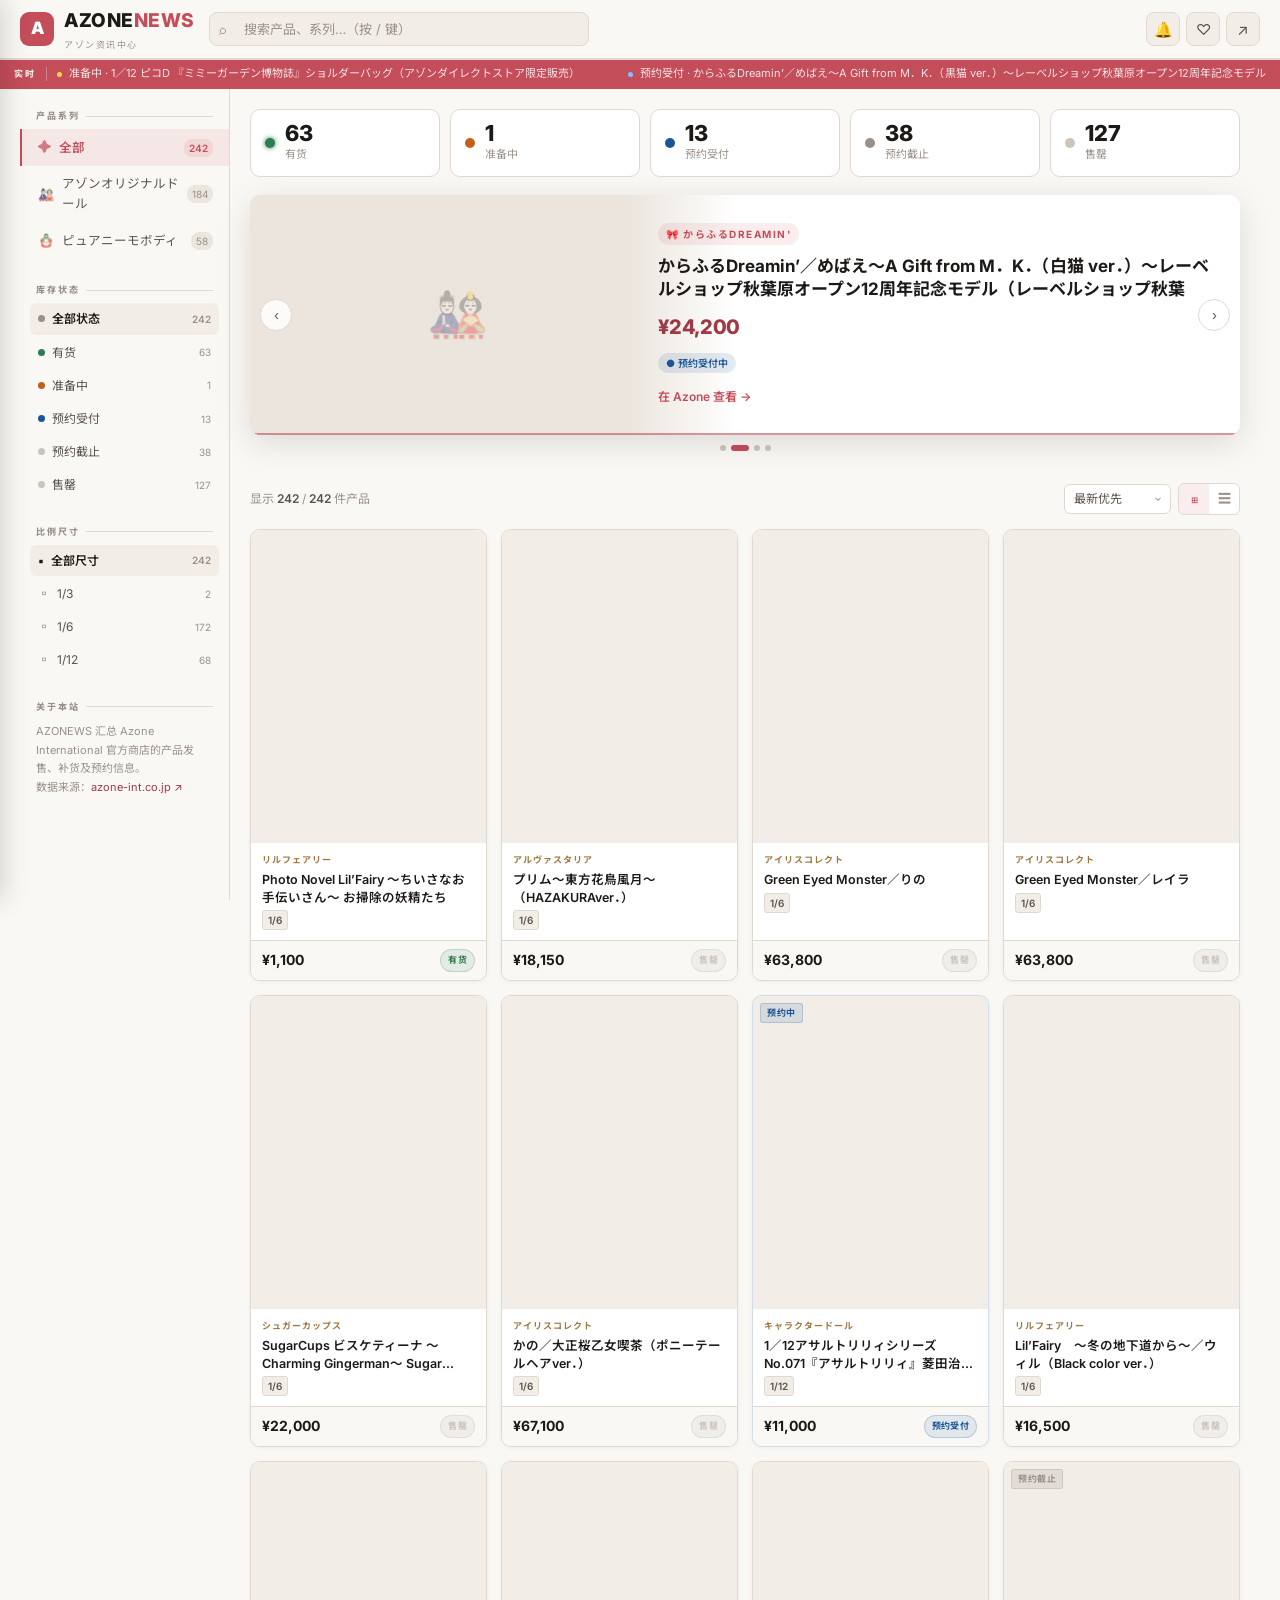
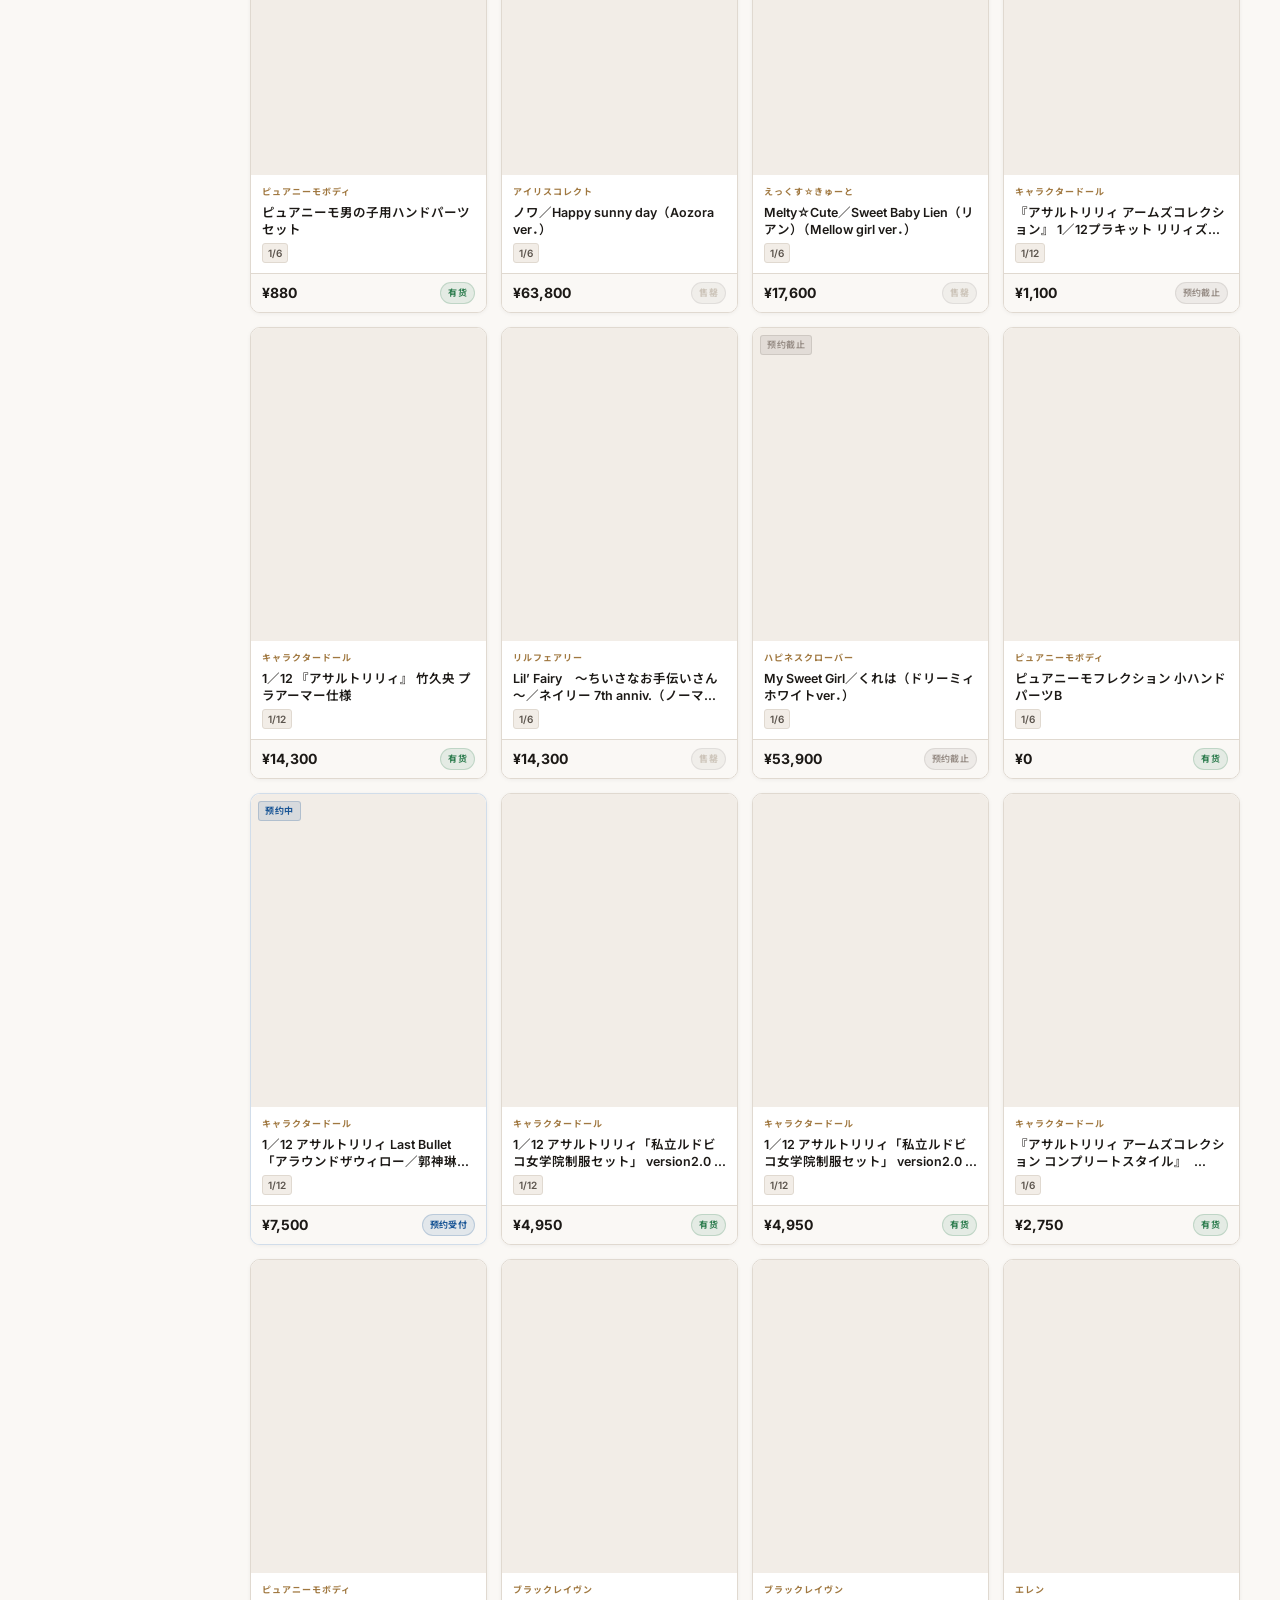
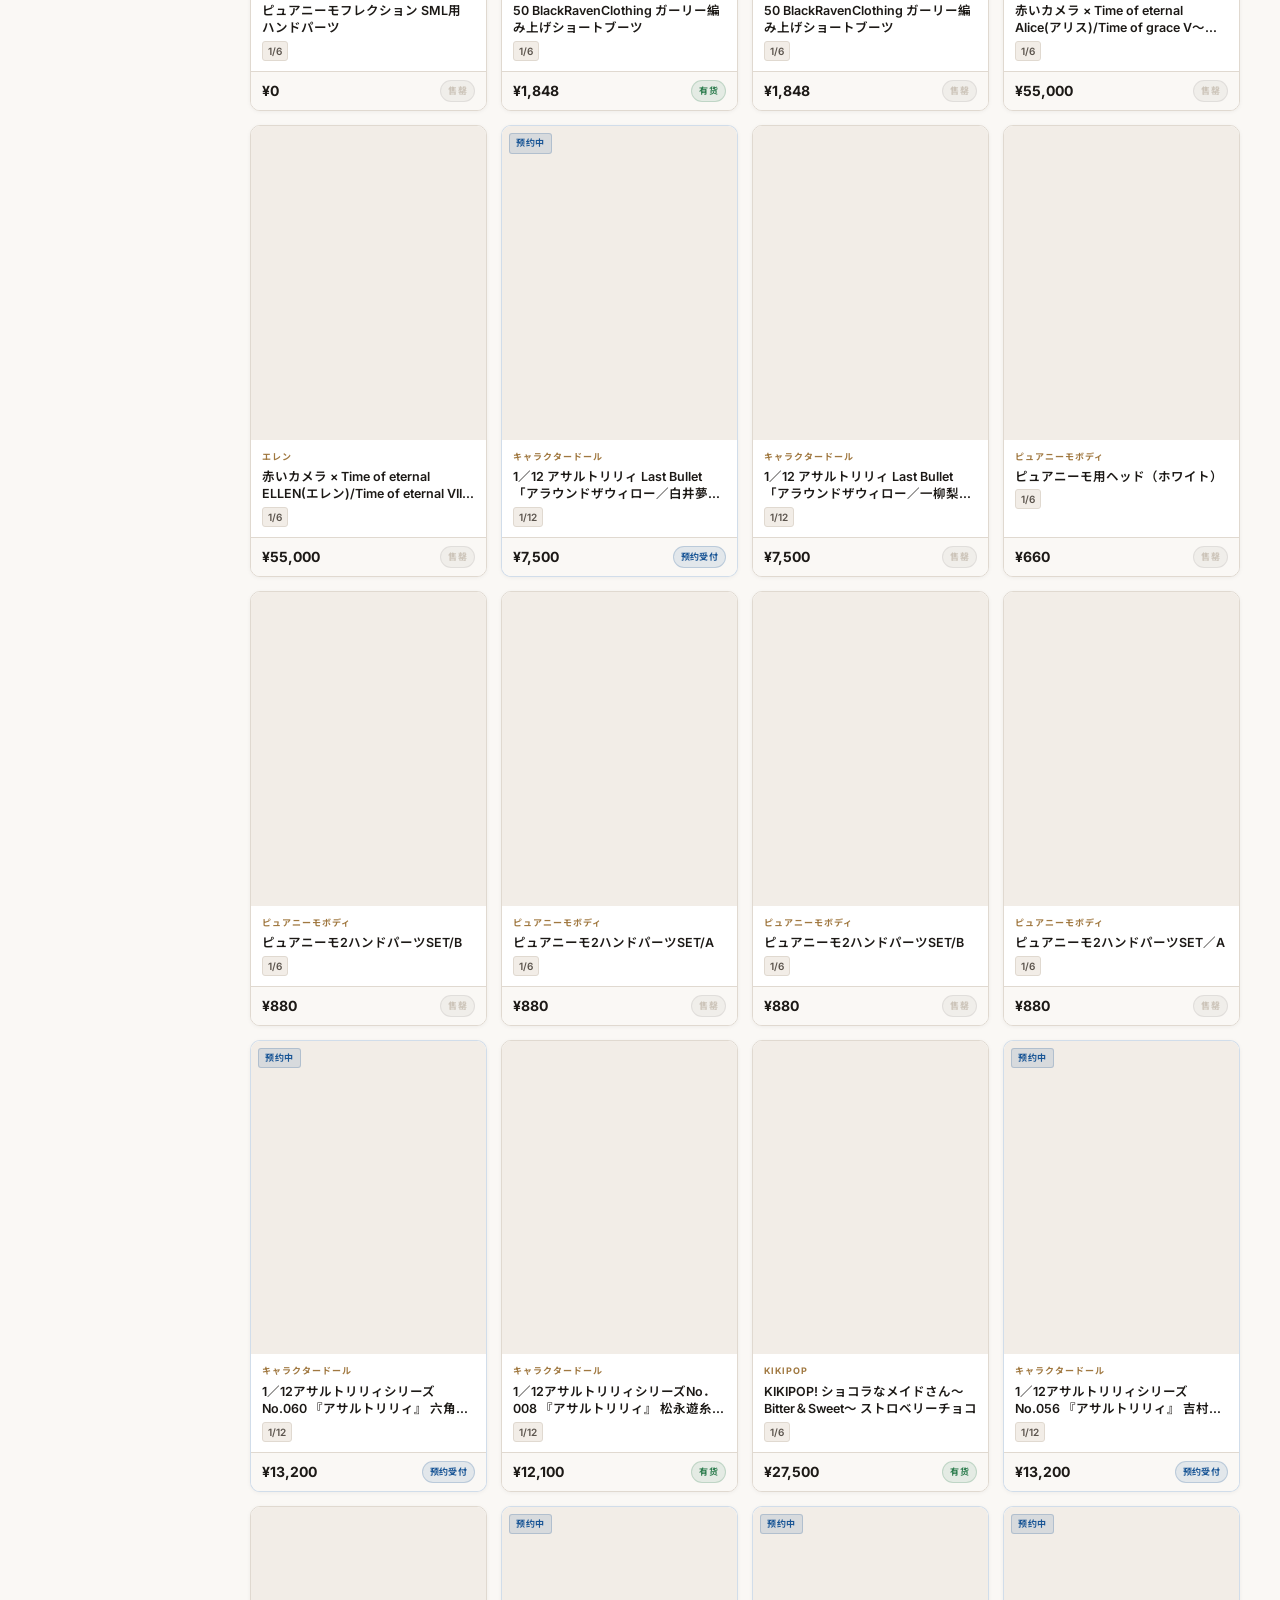
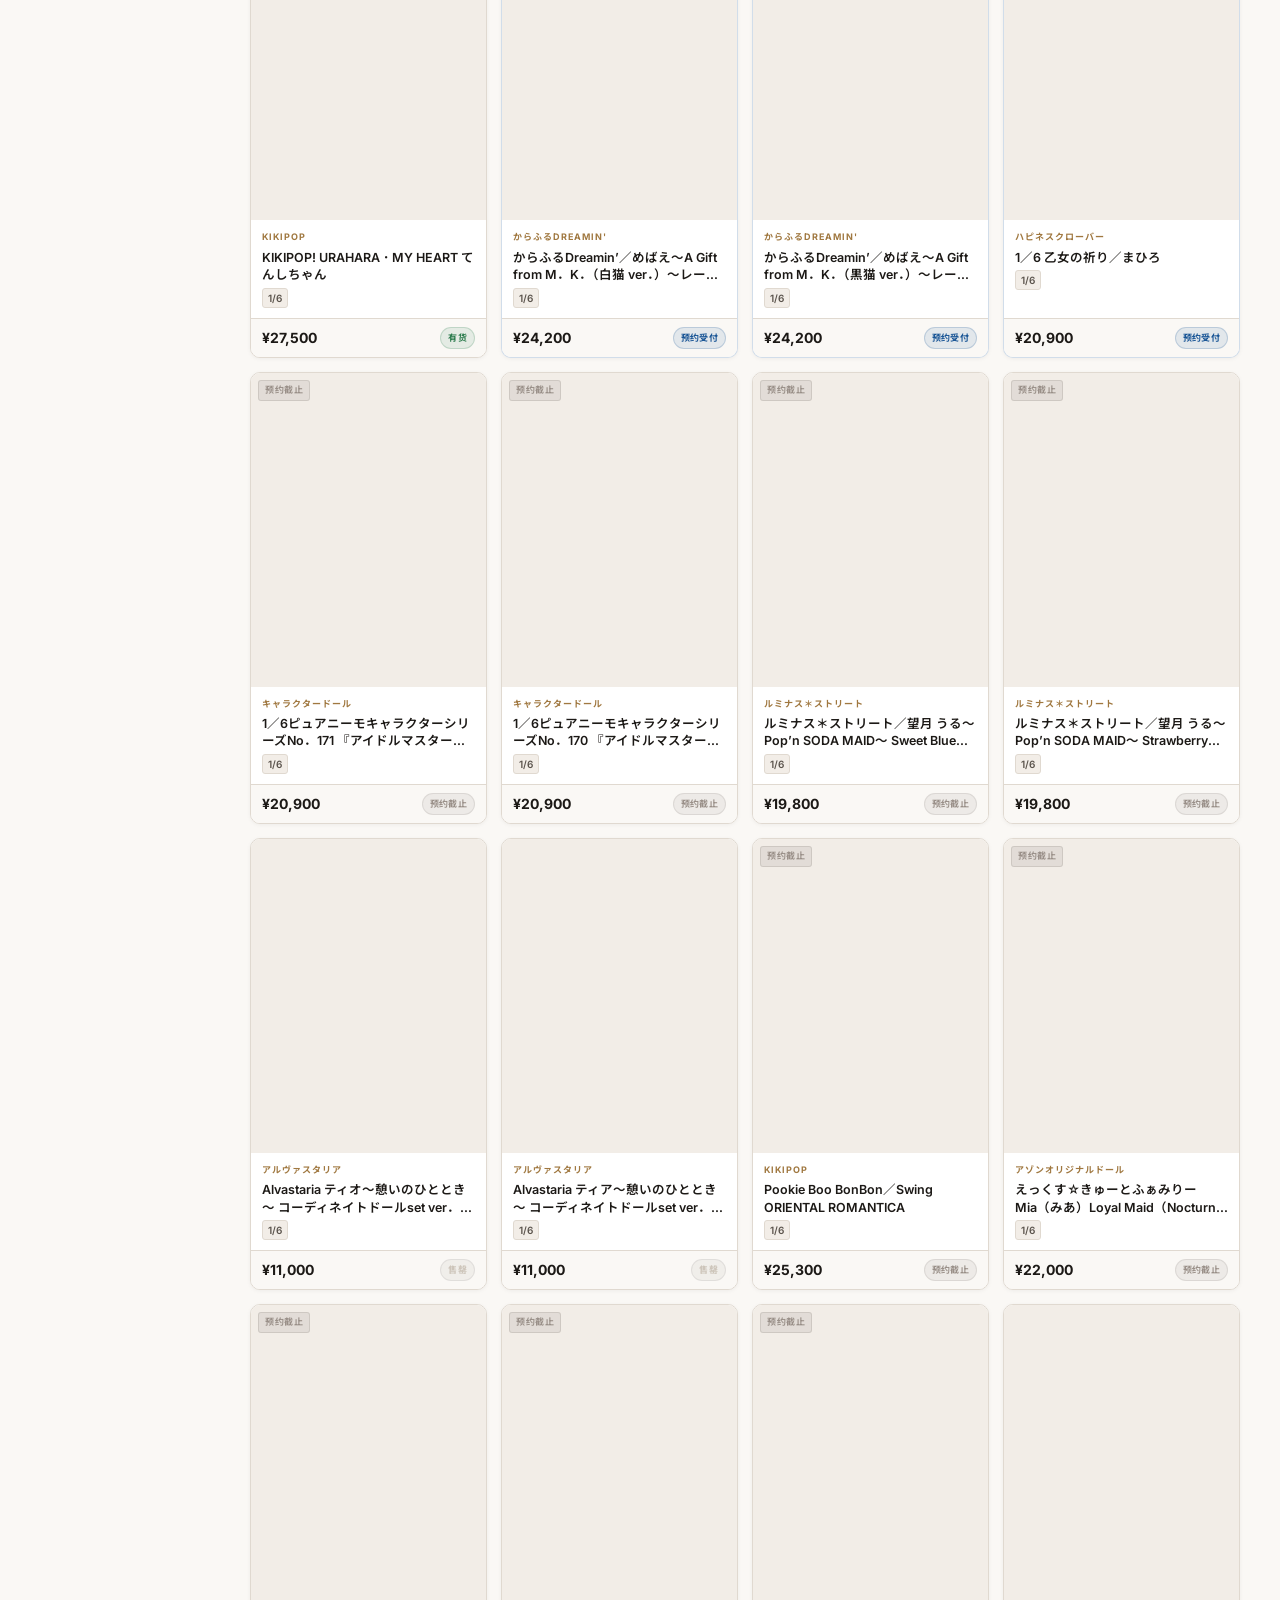
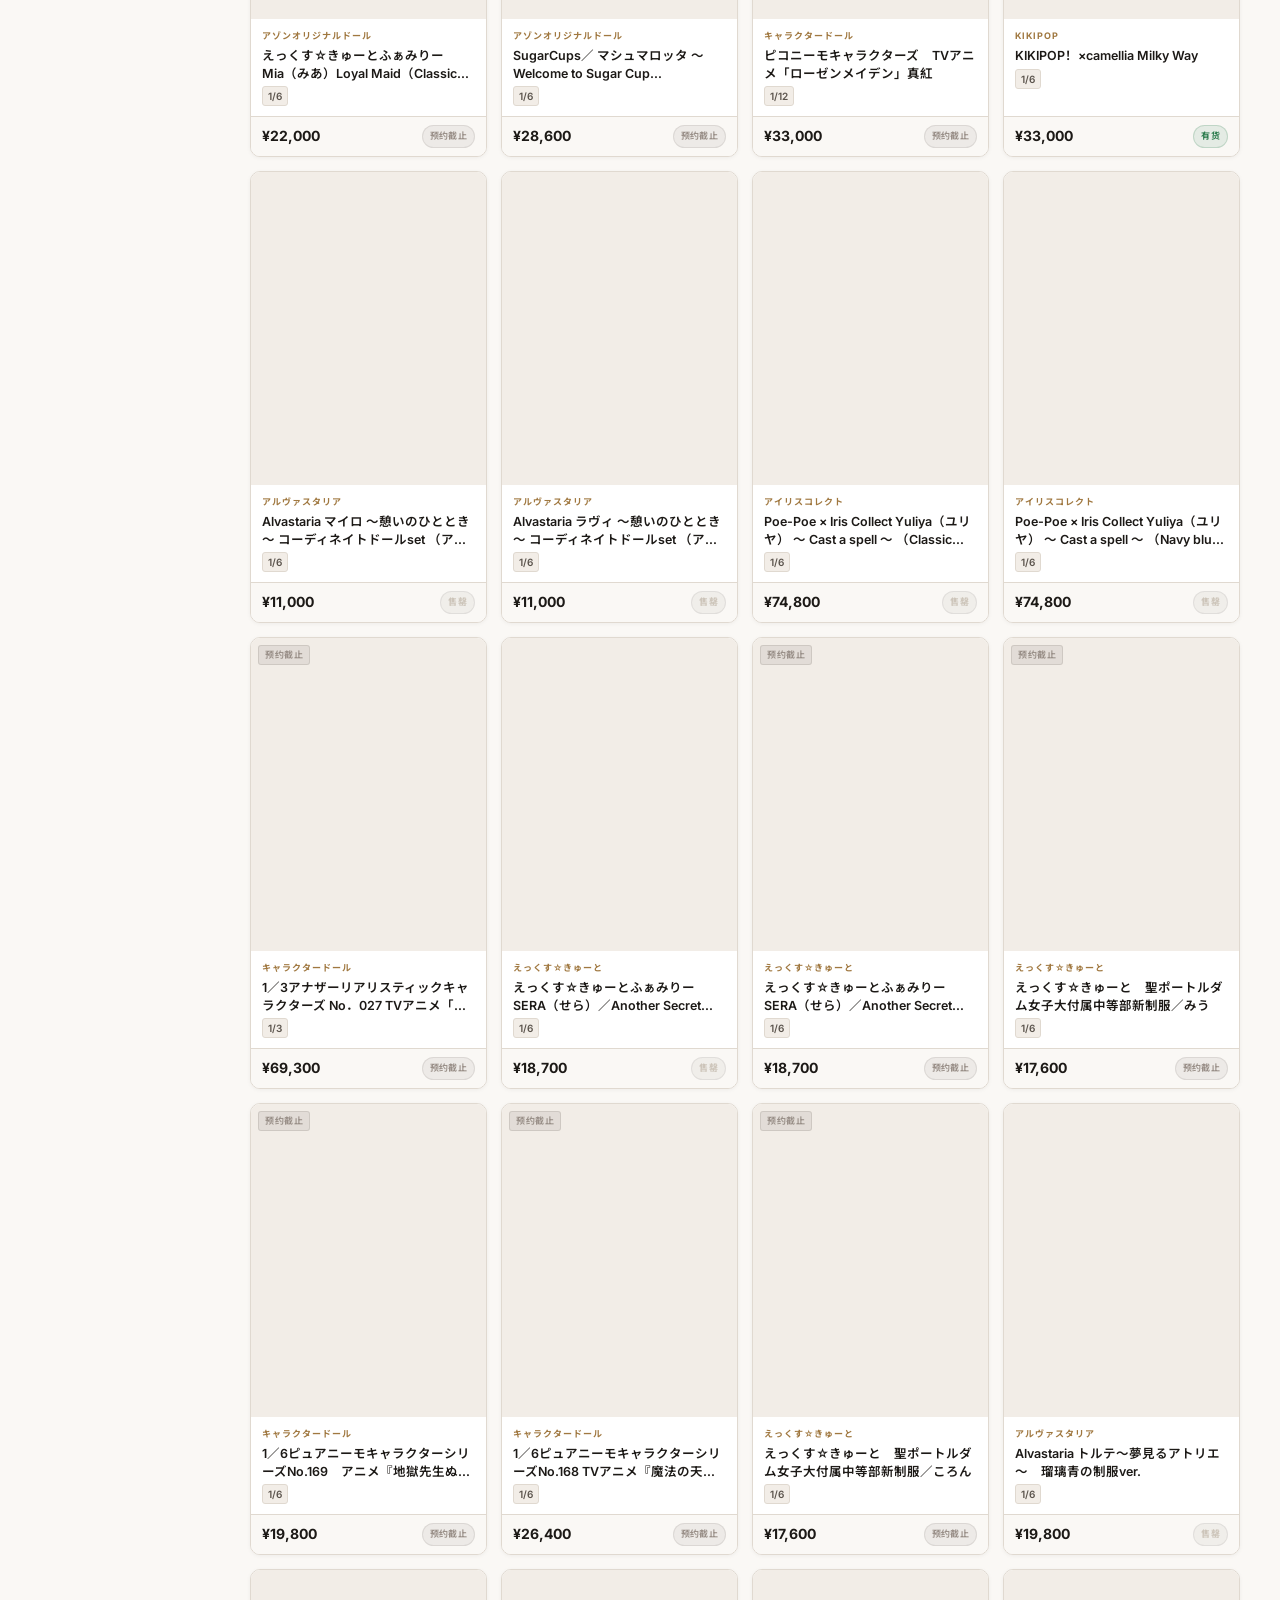
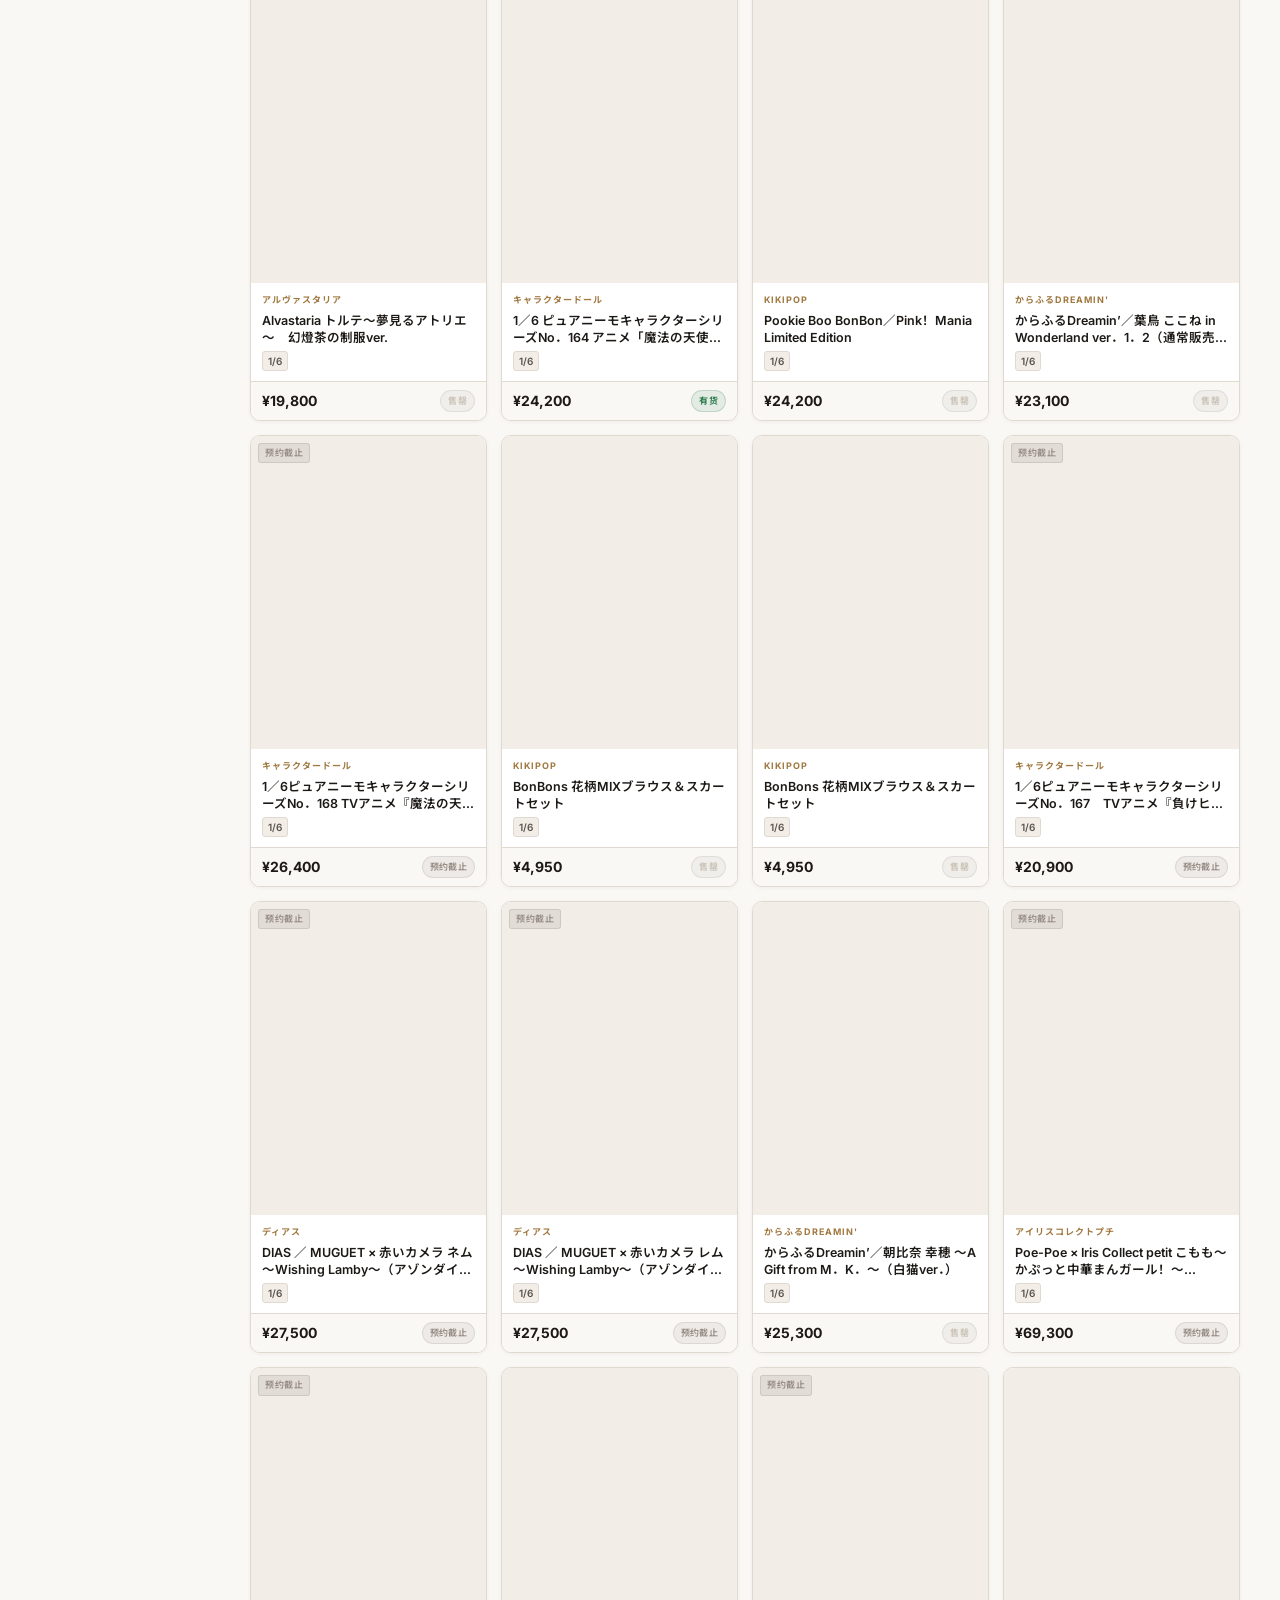
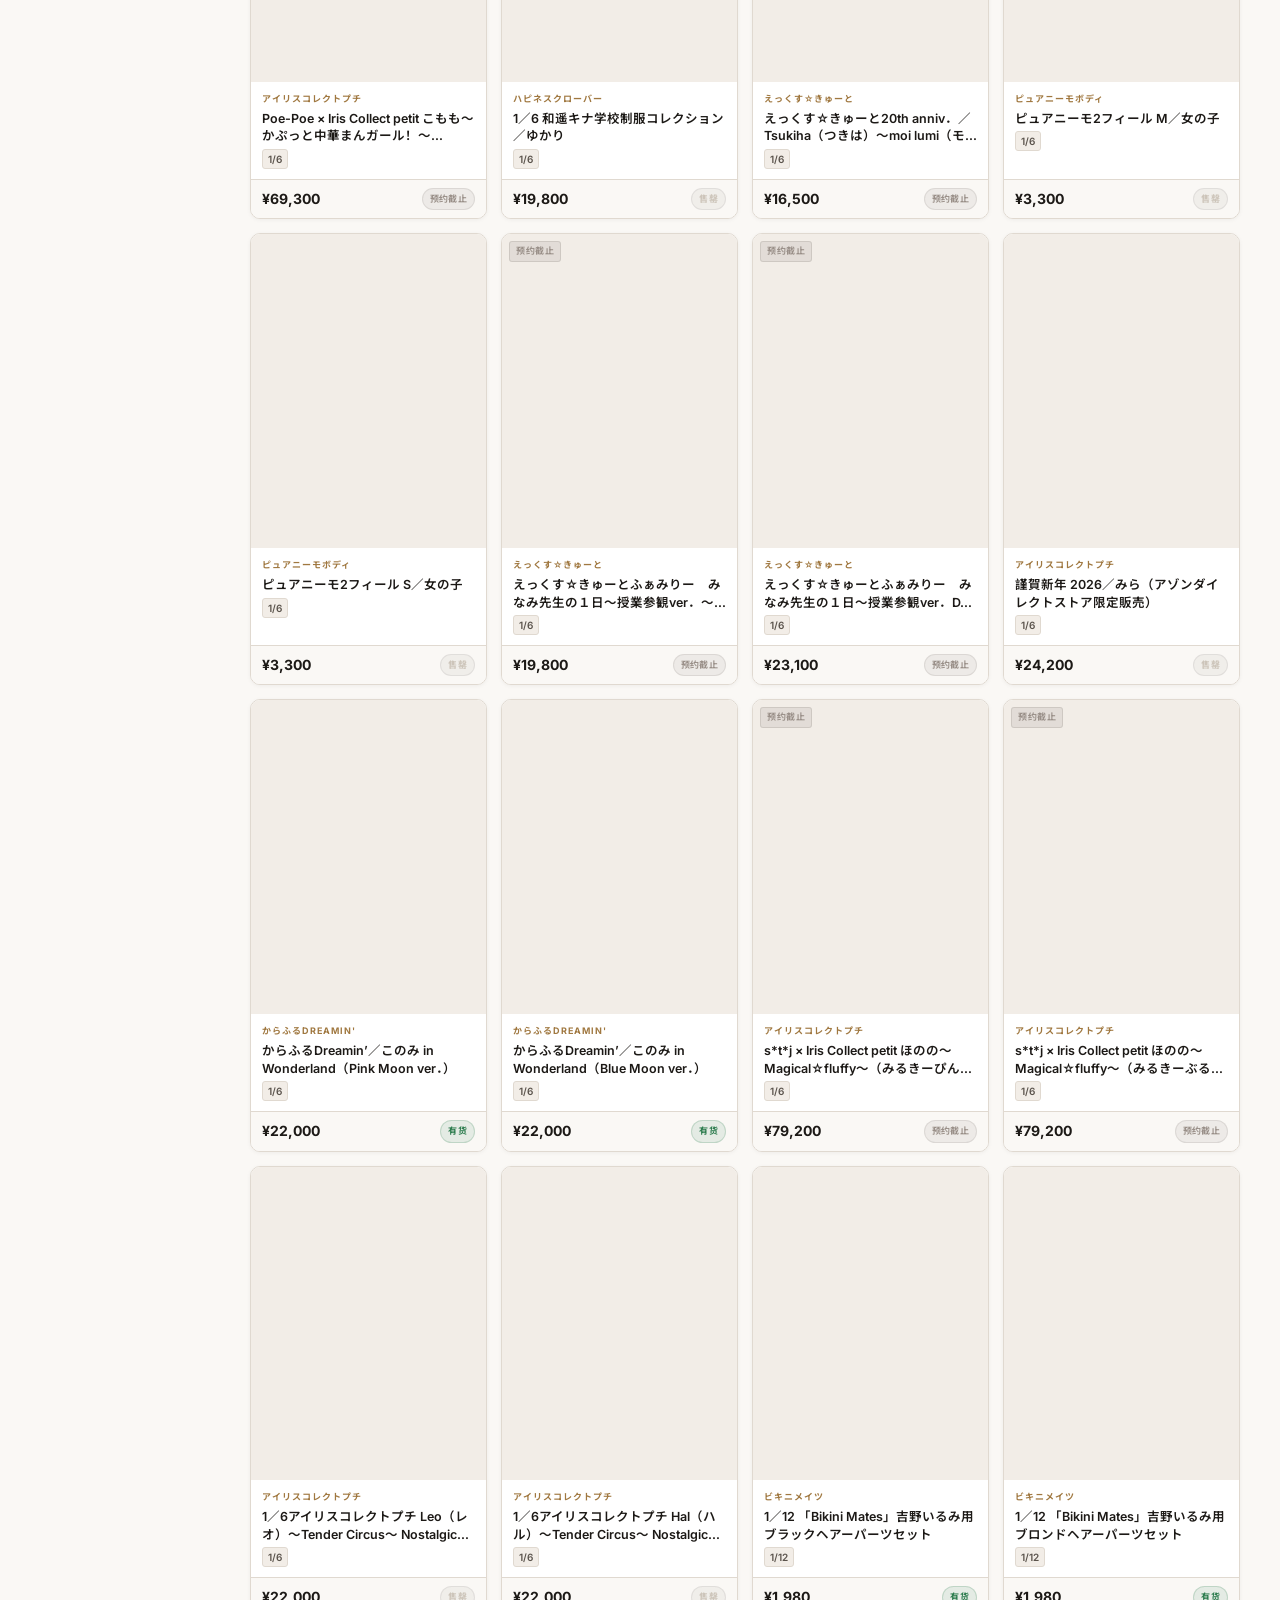
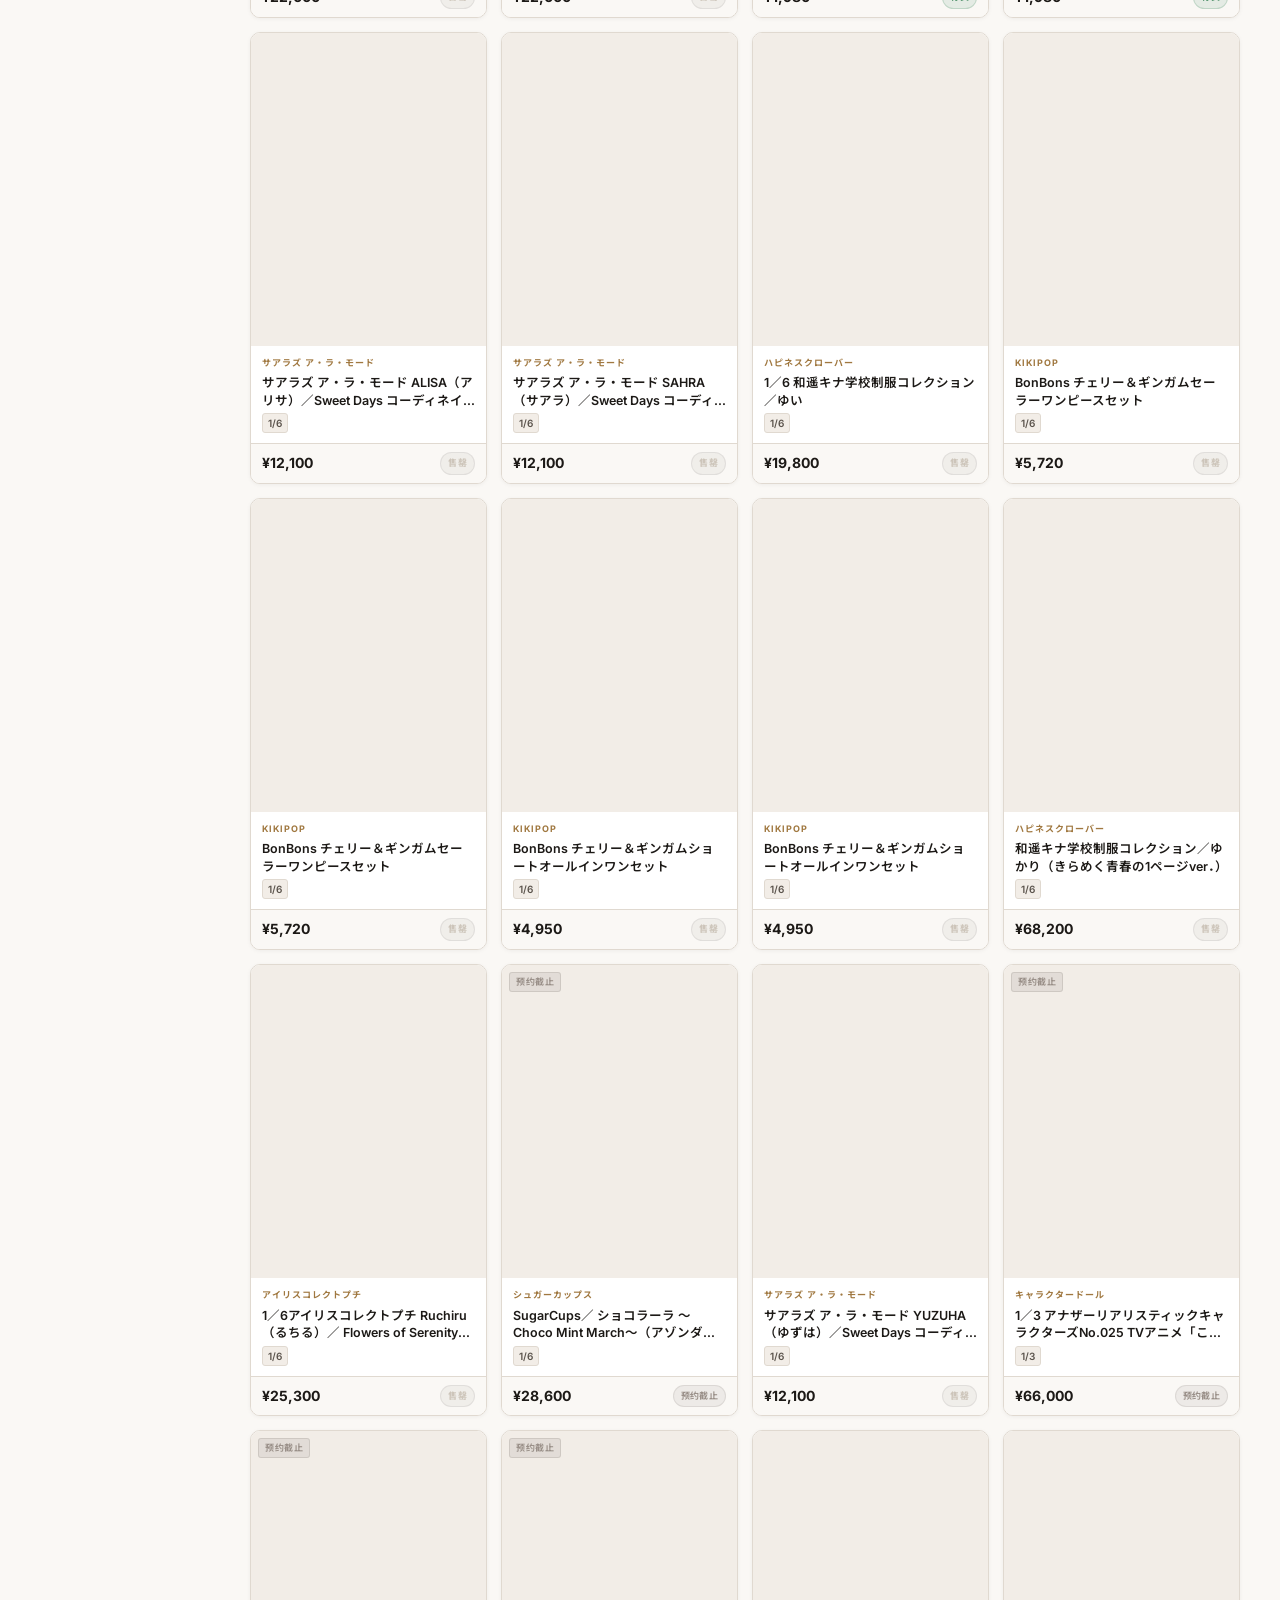
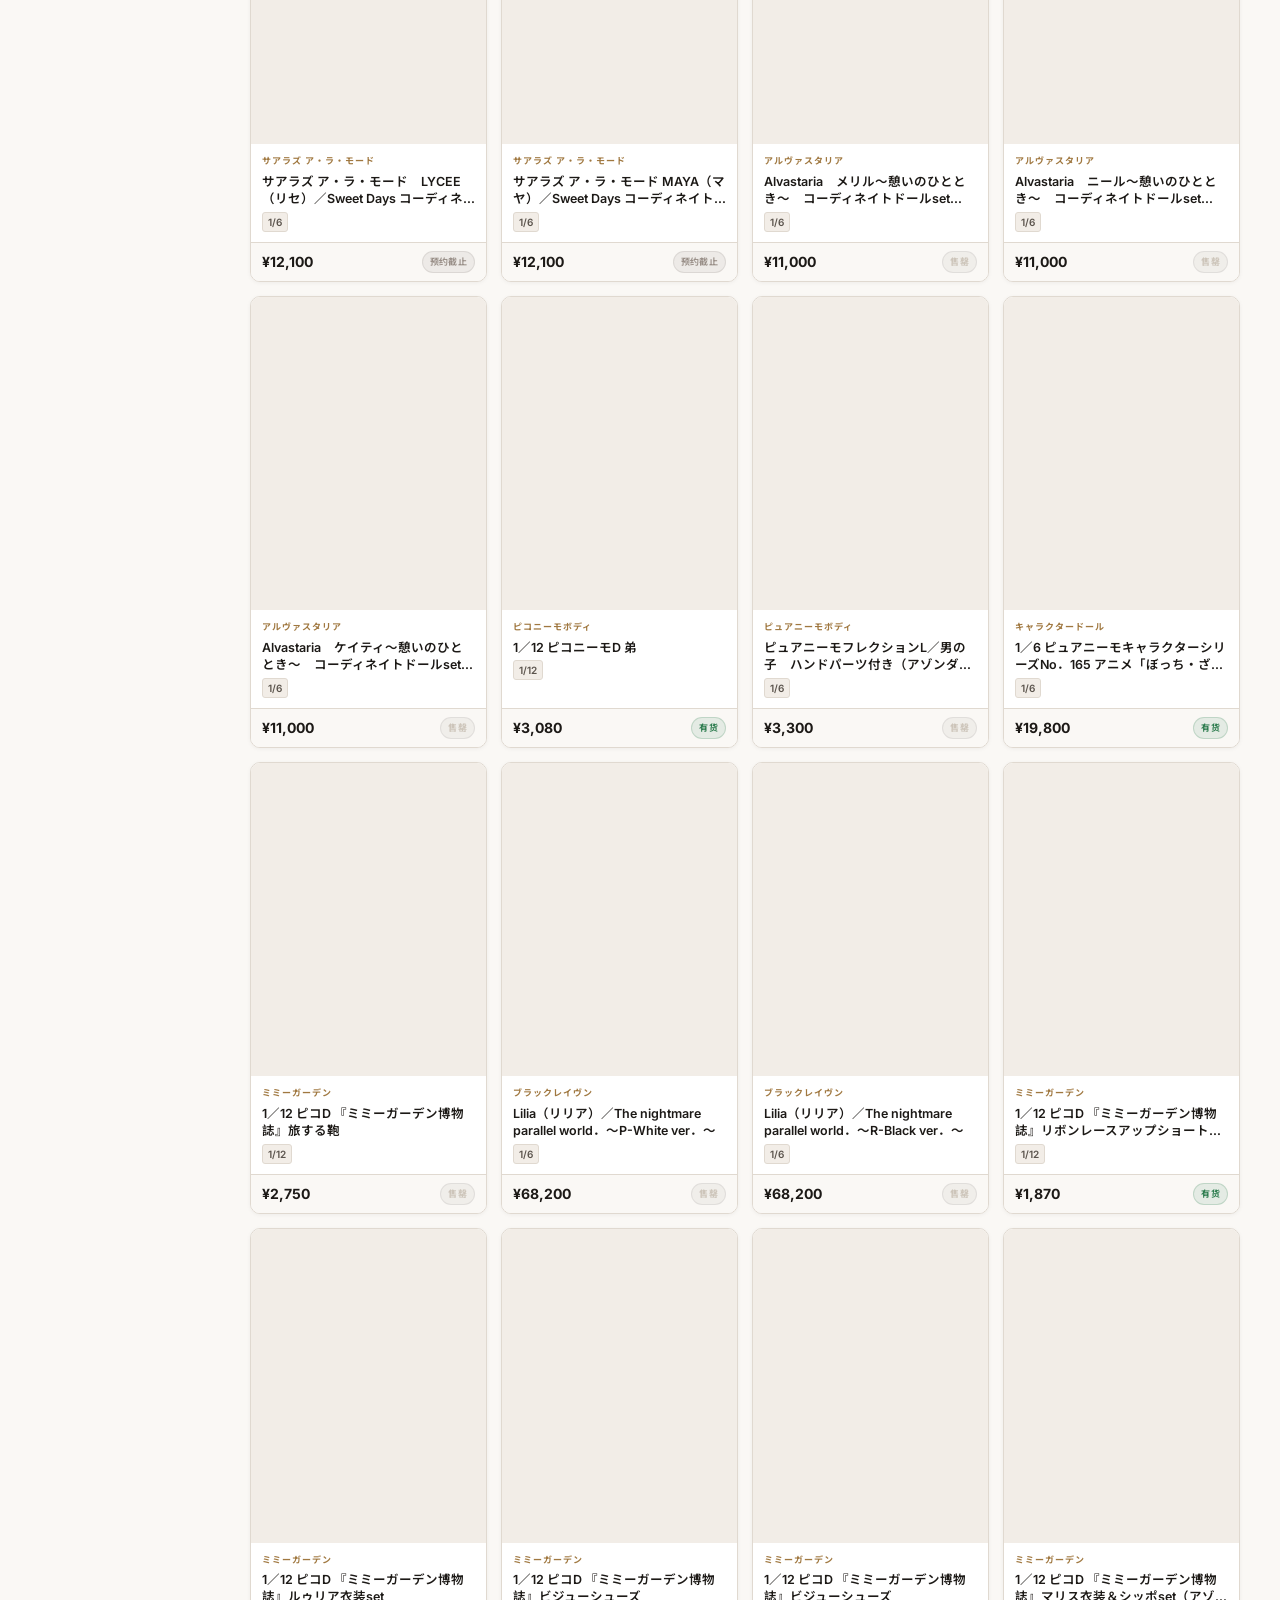
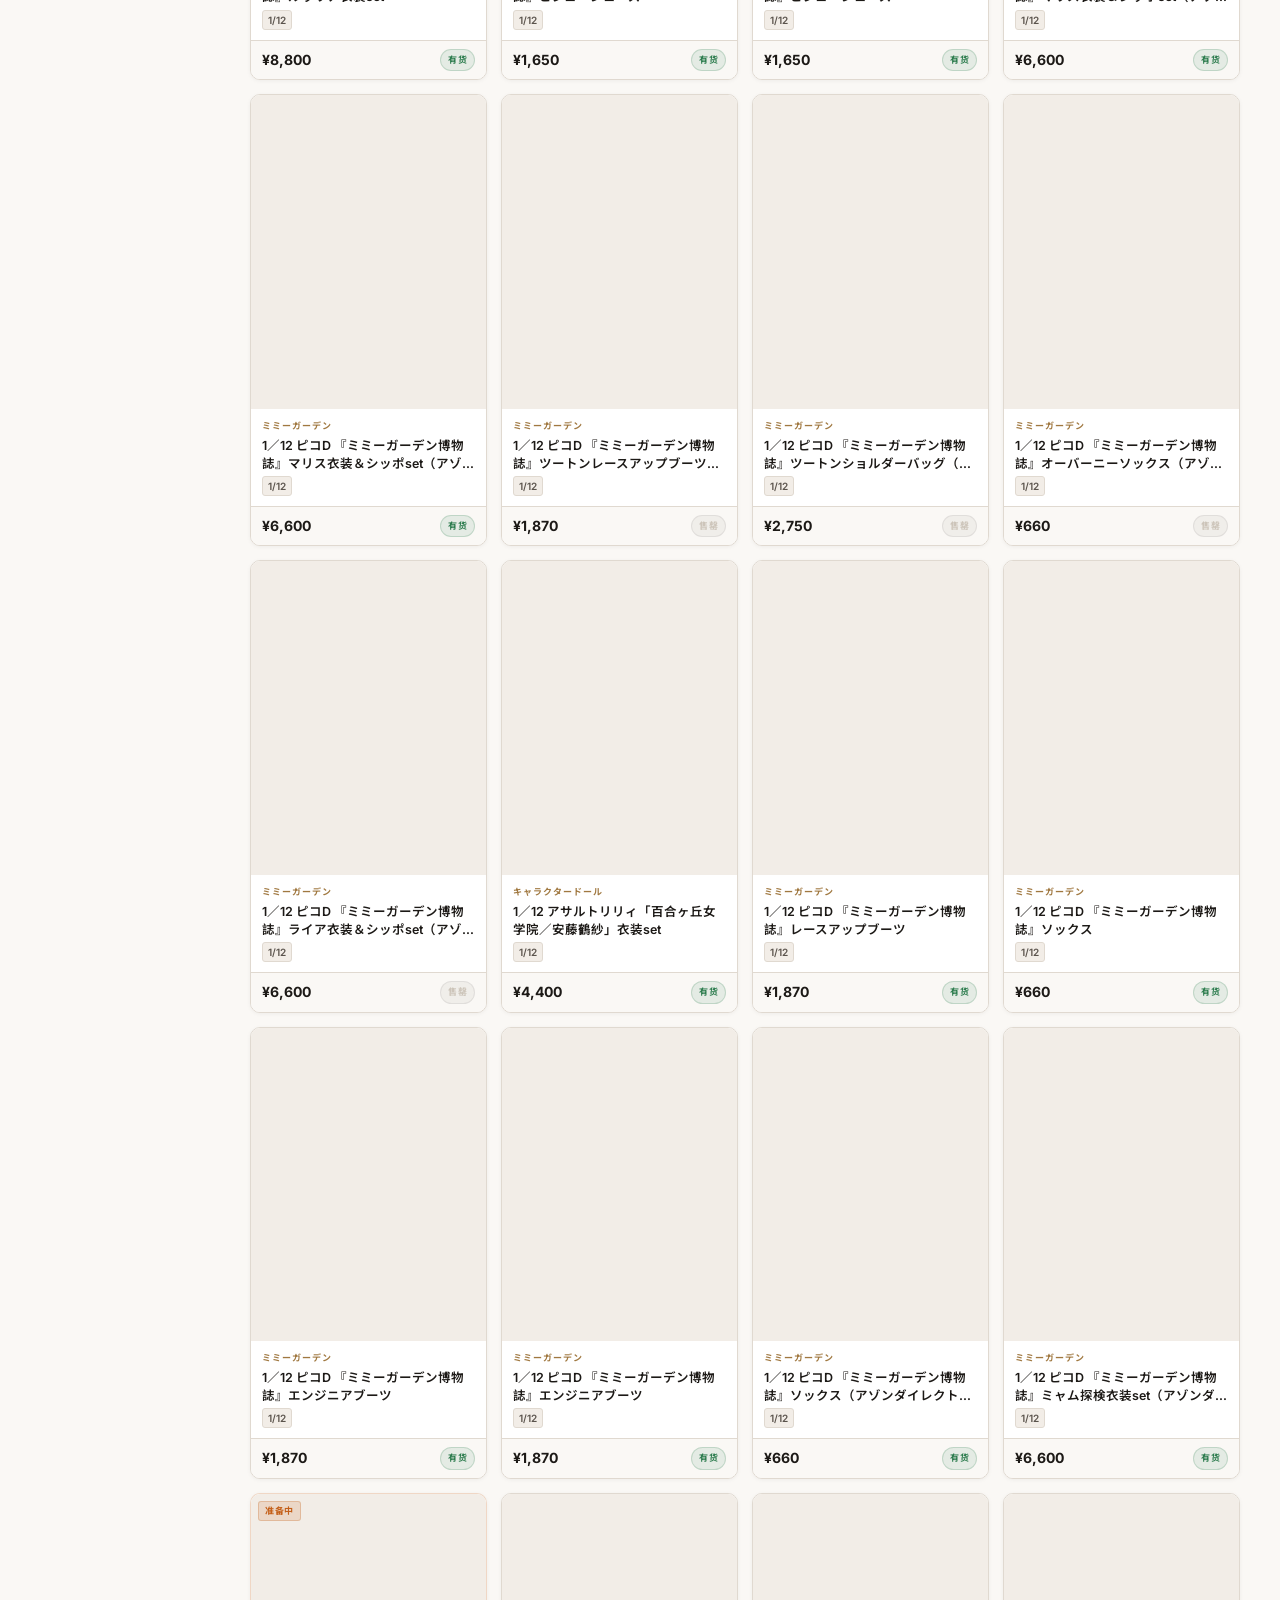
==== commit dd37846e: "feat: add pre-order carousel above product grid" ====
--- a/index.html
+++ b/index.html
@@ -95,6 +95,50 @@
 
 /* ── MAIN ── */
 .main{padding:20px}
+
+/* ── CAROUSEL ── */
+#carousel-wrap{margin-bottom:20px;position:relative}
+.carousel{position:relative;width:100%;height:240px;border-radius:var(--r);overflow:hidden;background:var(--bg3);box-shadow:var(--sh2);cursor:pointer}
+.carousel-slide{position:absolute;inset:0;display:flex;opacity:0;transition:opacity .6s ease;pointer-events:none}
+.carousel-slide.active{opacity:1;pointer-events:auto}
+.carousel-img{width:42%;height:100%;object-fit:cover;object-position:top center;flex-shrink:0}
+.carousel-img-ph{width:42%;height:100%;background:var(--bg3);display:flex;align-items:center;justify-content:center;font-size:48px;opacity:.3;flex-shrink:0}
+.carousel-overlay{position:absolute;top:0;left:38%;right:0;height:100%;background:linear-gradient(to right, transparent 0%, var(--card) 18%)}
+.carousel-info{position:absolute;top:0;right:0;width:62%;height:100%;display:flex;flex-direction:column;justify-content:center;padding:28px 28px 28px 32px;gap:10px}
+.carousel-series{font-size:10px;font-weight:700;letter-spacing:1.5px;text-transform:uppercase;color:var(--accent);background:var(--accent-g);display:inline-flex;align-items:center;gap:4px;padding:3px 8px;border-radius:20px;width:fit-content}
+.carousel-name{font-size:17px;font-weight:700;color:var(--txt);line-height:1.35;display:-webkit-box;-webkit-line-clamp:3;-webkit-box-orient:vertical;overflow:hidden}
+.carousel-price{font-size:20px;font-weight:800;color:var(--accent-dim);letter-spacing:-.3px}
+.carousel-tag{font-size:10px;font-weight:600;background:rgba(26,86,150,.12);color:var(--blue);padding:2px 8px;border-radius:20px;width:fit-content}
+.carousel-cta{margin-top:4px;font-size:12px;font-weight:600;color:var(--accent);display:flex;align-items:center;gap:4px}
+/* arrows */
+.carousel-btn{position:absolute;top:50%;transform:translateY(-50%);width:32px;height:32px;border-radius:50%;background:rgba(255,255,255,.85);border:1px solid var(--border);display:flex;align-items:center;justify-content:center;font-size:13px;color:var(--txt2);transition:var(--t);z-index:2;backdrop-filter:blur(4px)}
+.carousel-btn:hover{background:#fff;box-shadow:var(--sh)}
+.carousel-prev{left:10px}
+.carousel-next{right:10px}
+/* dots */
+.carousel-dots{display:flex;gap:5px;justify-content:center;margin-top:10px}
+.carousel-dot{width:6px;height:6px;border-radius:3px;background:var(--border-d);transition:width .3s ease,background .3s ease;cursor:pointer}
+.carousel-dot.active{width:18px;background:var(--accent)}
+/* progress bar */
+.carousel-progress{position:absolute;bottom:0;left:0;height:2px;background:var(--accent);opacity:.6;transition:width linear}
+/* mobile */
+@media(max-width:860px){
+  .carousel{height:190px}
+  .carousel-img,.carousel-img-ph{width:48%}
+  .carousel-overlay{left:44%}
+  .carousel-info{width:56%;padding:16px 16px 16px 20px;gap:7px}
+  .carousel-name{font-size:14px;-webkit-line-clamp:3}
+  .carousel-price{font-size:16px}
+}
+@media(max-width:580px){
+  .carousel{height:160px}
+  .carousel-img,.carousel-img-ph{width:45%}
+  .carousel-overlay{left:40%}
+  .carousel-info{width:58%;padding:12px 12px 12px 16px;gap:5px}
+  .carousel-name{font-size:12px}
+  .carousel-price{font-size:14px}
+  .carousel-series{font-size:9px}
+}
 
 /* ── STAT BARS ── */
 .stat-row{display:flex;gap:10px;margin-bottom:18px}
@@ -381,6 +425,11 @@
 <main class="main">
   <!-- Status quick-stats -->
   <div class="stat-row" id="stat-row"></div>
+  <!-- Pre-order carousel -->
+  <div id="carousel-wrap" style="display:none">
+    <div class="carousel" id="carousel"></div>
+    <div class="carousel-dots" id="carousel-dots"></div>
+  </div>
   <!-- Active filter chips -->
   <div class="chips" id="chips"></div>
   <!-- Toolbar -->
@@ -653,6 +702,69 @@
   document.getElementById('sb-scales').innerHTML=[`<div class="sb-btn ${S.sc==='all'?'on':''}" onclick="setSc('all')"><span>▪</span>全部尺寸<span style="margin-left:auto;font-size:10px;color:var(--txt3)">${P.length}</span></div>`,...scales.map(sc=>`<div class="sb-btn ${S.sc===sc?'on':''}" onclick="setSc('${sc}')"><span>▫</span>${sc}<span style="margin-left:auto;font-size:10px;color:var(--txt3)">${P.filter(x=>x.sc===sc).length}</span></div>`)].join('');
 }
 
+// ── CAROUSEL ──
+let _carIdx=0, _carTimer=null, _carItems=[];
+const CAR_INTERVAL=4500;
+
+function renderCarousel(){
+  // 筛选 1/6 预约受付中的娃娃
+  _carItems = P.filter(x=>x.st==='pre'&&x.sc==='1/6'&&x.cat==='doll');
+  const wrap=document.getElementById('carousel-wrap');
+  const el=document.getElementById('carousel');
+  const dots=document.getElementById('carousel-dots');
+  if(!wrap||!el||!dots)return;
+
+  if(!_carItems.length){wrap.style.display='none';return;}
+  wrap.style.display='block';
+  if(_carIdx>=_carItems.length)_carIdx=0;
+
+  // build slides
+  el.innerHTML = _carItems.map((p,i)=>{
+    const imgUrl=BASE_IMG+p.img+'_0.jpg';
+    const price=p.p?`<div class="carousel-price">¥${p.p.toLocaleString('ja-JP')}</div>`:'';
+    return `<div class="carousel-slide${i===_carIdx?' active':''}" onclick="openModal(${p.id})">
+      <img class="carousel-img" src="${imgUrl}" alt="${p.n}" onerror="this.style.display='none';this.nextElementSibling.style.display='flex'">
+      <div class="carousel-img-ph" style="display:none">🎎</div>
+      <div class="carousel-overlay"></div>
+      <div class="carousel-info">
+        <div class="carousel-series">🎀 ${p.s||'アゾンオリジナルドール'}</div>
+        <div class="carousel-name">${p.n||'名称未取得'}</div>
+        ${price}
+        <div class="carousel-tag">● 预约受付中</div>
+        <div class="carousel-cta">在 Azone 查看 →</div>
+      </div>
+      <div class="carousel-progress" id="cpr-${i}" style="width:0%"></div>
+    </div>`;
+  }).join('');
+
+  // arrows
+  el.insertAdjacentHTML('beforeend',`
+    <button class="carousel-btn carousel-prev" onclick="event.stopPropagation();carNav(-1)">‹</button>
+    <button class="carousel-btn carousel-next" onclick="event.stopPropagation();carNav(1)">›</button>
+  `);
+
+  // dots
+  dots.innerHTML=_carItems.map((_,i)=>`<div class="carousel-dot${i===_carIdx?' active':''}" onclick="carGo(${i})"></div>`).join('');
+
+  carStartTimer();
+}
+
+function carGo(i){
+  _carIdx=((i%_carItems.length)+_carItems.length)%_carItems.length;
+  document.querySelectorAll('.carousel-slide').forEach((s,j)=>s.classList.toggle('active',j===_carIdx));
+  document.querySelectorAll('.carousel-dot').forEach((d,j)=>d.classList.toggle('active',j===_carIdx));
+  carStartTimer();
+}
+function carNav(dir){carGo(_carIdx+dir);}
+function carStartTimer(){
+  if(_carTimer)clearInterval(_carTimer);
+  if(_carItems.length<2)return;
+  // progress bar
+  const pr=document.getElementById('cpr-'+_carIdx);
+  if(pr){pr.style.transition='none';pr.style.width='0%';requestAnimationFrame(()=>{pr.style.transition=`width ${CAR_INTERVAL}ms linear`;pr.style.width='100%';});}
+  _carTimer=setInterval(()=>carGo(_carIdx+1),CAR_INTERVAL);
+}
+
 // ── TICKER ──
 function renderTicker(){
   const prepItems=P.filter(x=>x.st==='prep').map(x=>`<span class="ticker-item"><span class="tdot prep"></span>准备中 · ${x.n}</span>`);
@@ -920,32 +1032,30 @@
   // 使用 scraper 记录的实际状态变更时间；无记录则显示"数据更新时"
   const ts = p => p.at ? new Date(p.at) : null;
 
-  // 有货（直接购买，非预约）
-  P.filter(x => x.st === 'stock').slice(0, 3).forEach(p => {
+  // 只显示有真实时间戳的通知（status_at 由 scraper 记录状态变更时写入）
+  P.filter(x => x.st === 'stock' && x.at).slice(0, 3).forEach(p => {
     list.push({id:nid++, pid:p.id, type:'stock',
       msg:`${(p.n||'新品').substring(0,32)} 现已有货`,
       ts:ts(p), read:false});
   });
-  // 预约受付中
-  P.filter(x => x.st === 'pre').slice(0, 3).forEach(p => {
+  P.filter(x => x.st === 'pre' && x.at).slice(0, 3).forEach(p => {
     list.push({id:nid++, pid:p.id, type:'pre',
       msg:`${(p.n||'新品').substring(0,32)} 预约受付中`,
       ts:ts(p), read:false});
   });
-  // 即将开放预约
-  P.filter(x => x.st === 'prep').slice(0, 2).forEach(p => {
+  P.filter(x => x.st === 'prep' && x.at).slice(0, 2).forEach(p => {
     list.push({id:nid++, pid:p.id, type:'prep',
       msg:`${(p.n||'新品').substring(0,32)} 即将发售`,
       ts:ts(p), read:true});
   });
   if(!list.length) list.push({id:1, pid:null, type:'stock',
-    msg:'暂无最新动态，等待数据更新…', ts:null, read:true});
+    msg:'暂无动态，下次数据更新后将显示实时变化', ts:null, read:true});
   return list;
 }
 
 function initPage() {
   S.notifs = buildNotifs();
-  renderTicker();renderSB();renderAll();renderNotif();renderSBMobile();
+  renderTicker();renderCarousel();renderSB();renderAll();renderNotif();renderSBMobile();
   // toast 也用真实产品
   const stockP = P.find(x=>x.st==='stock');
   const preP   = P.find(x=>x.st==='pre');
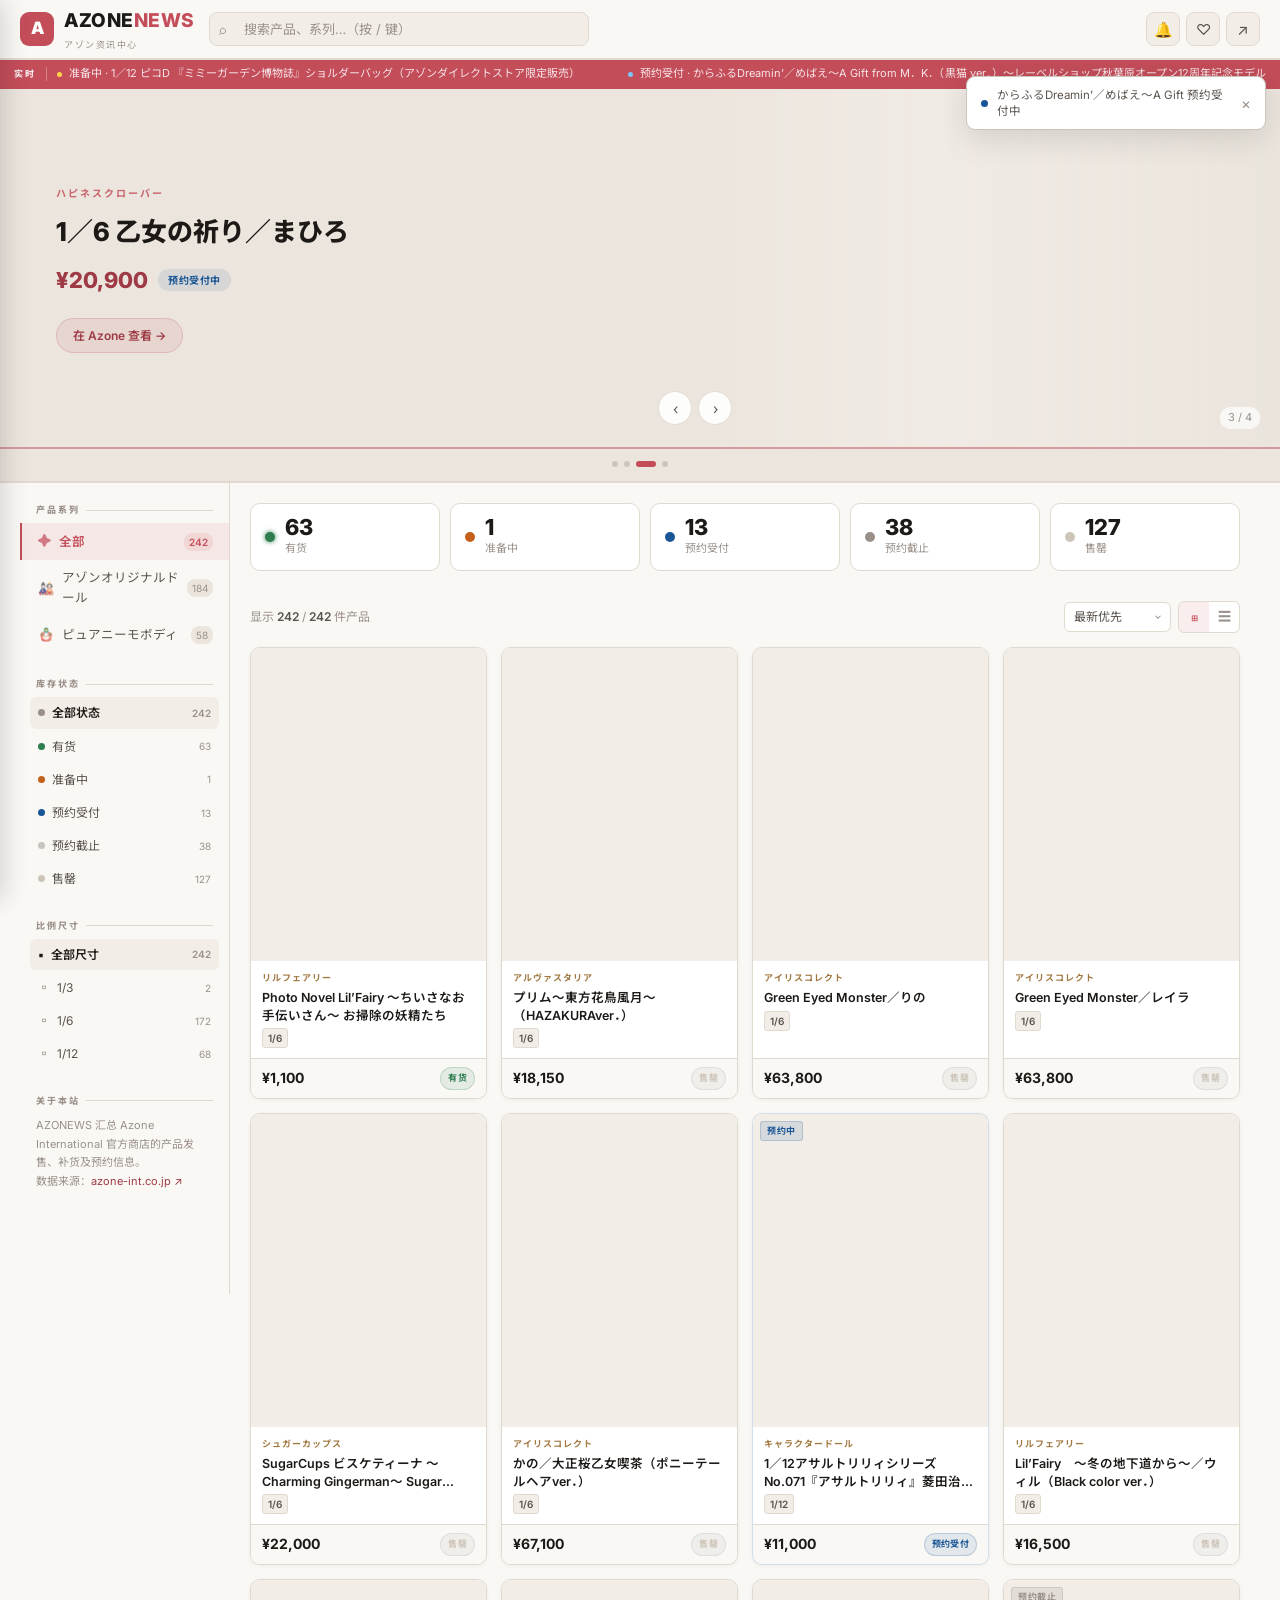
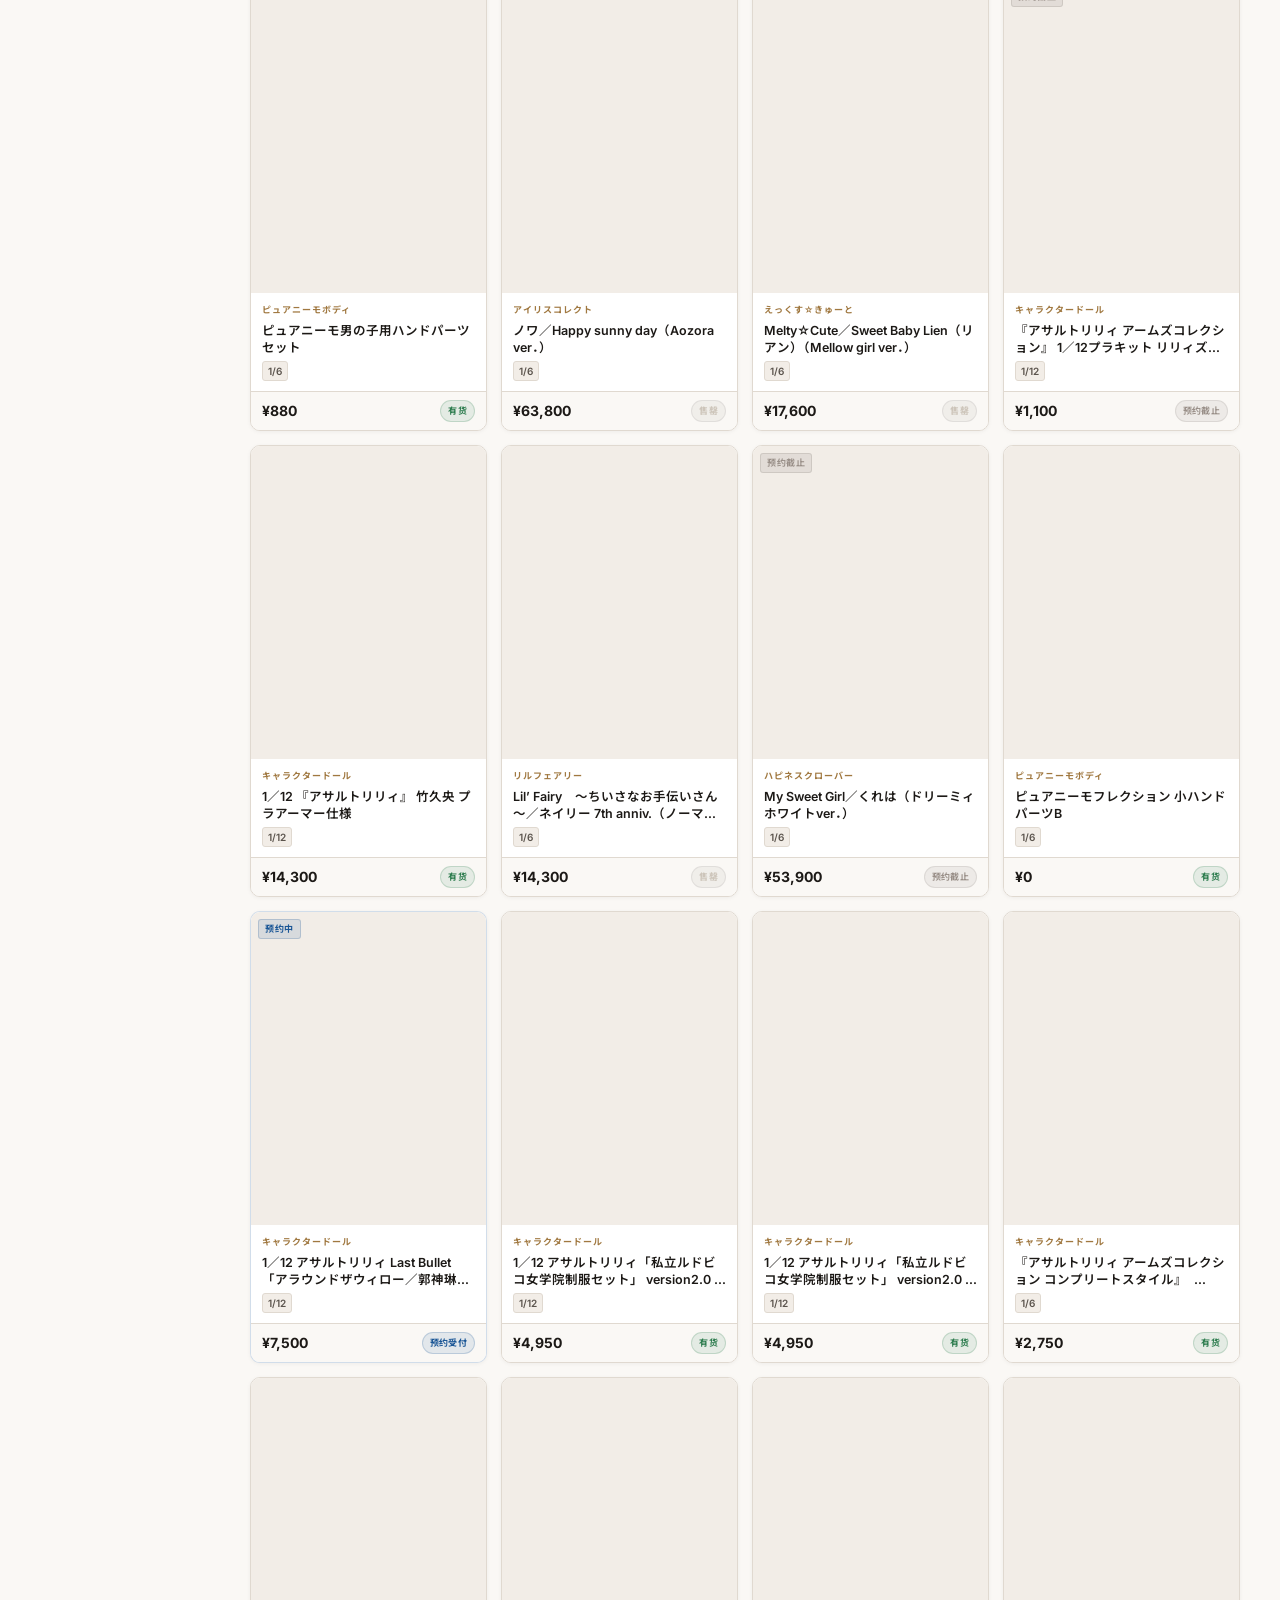
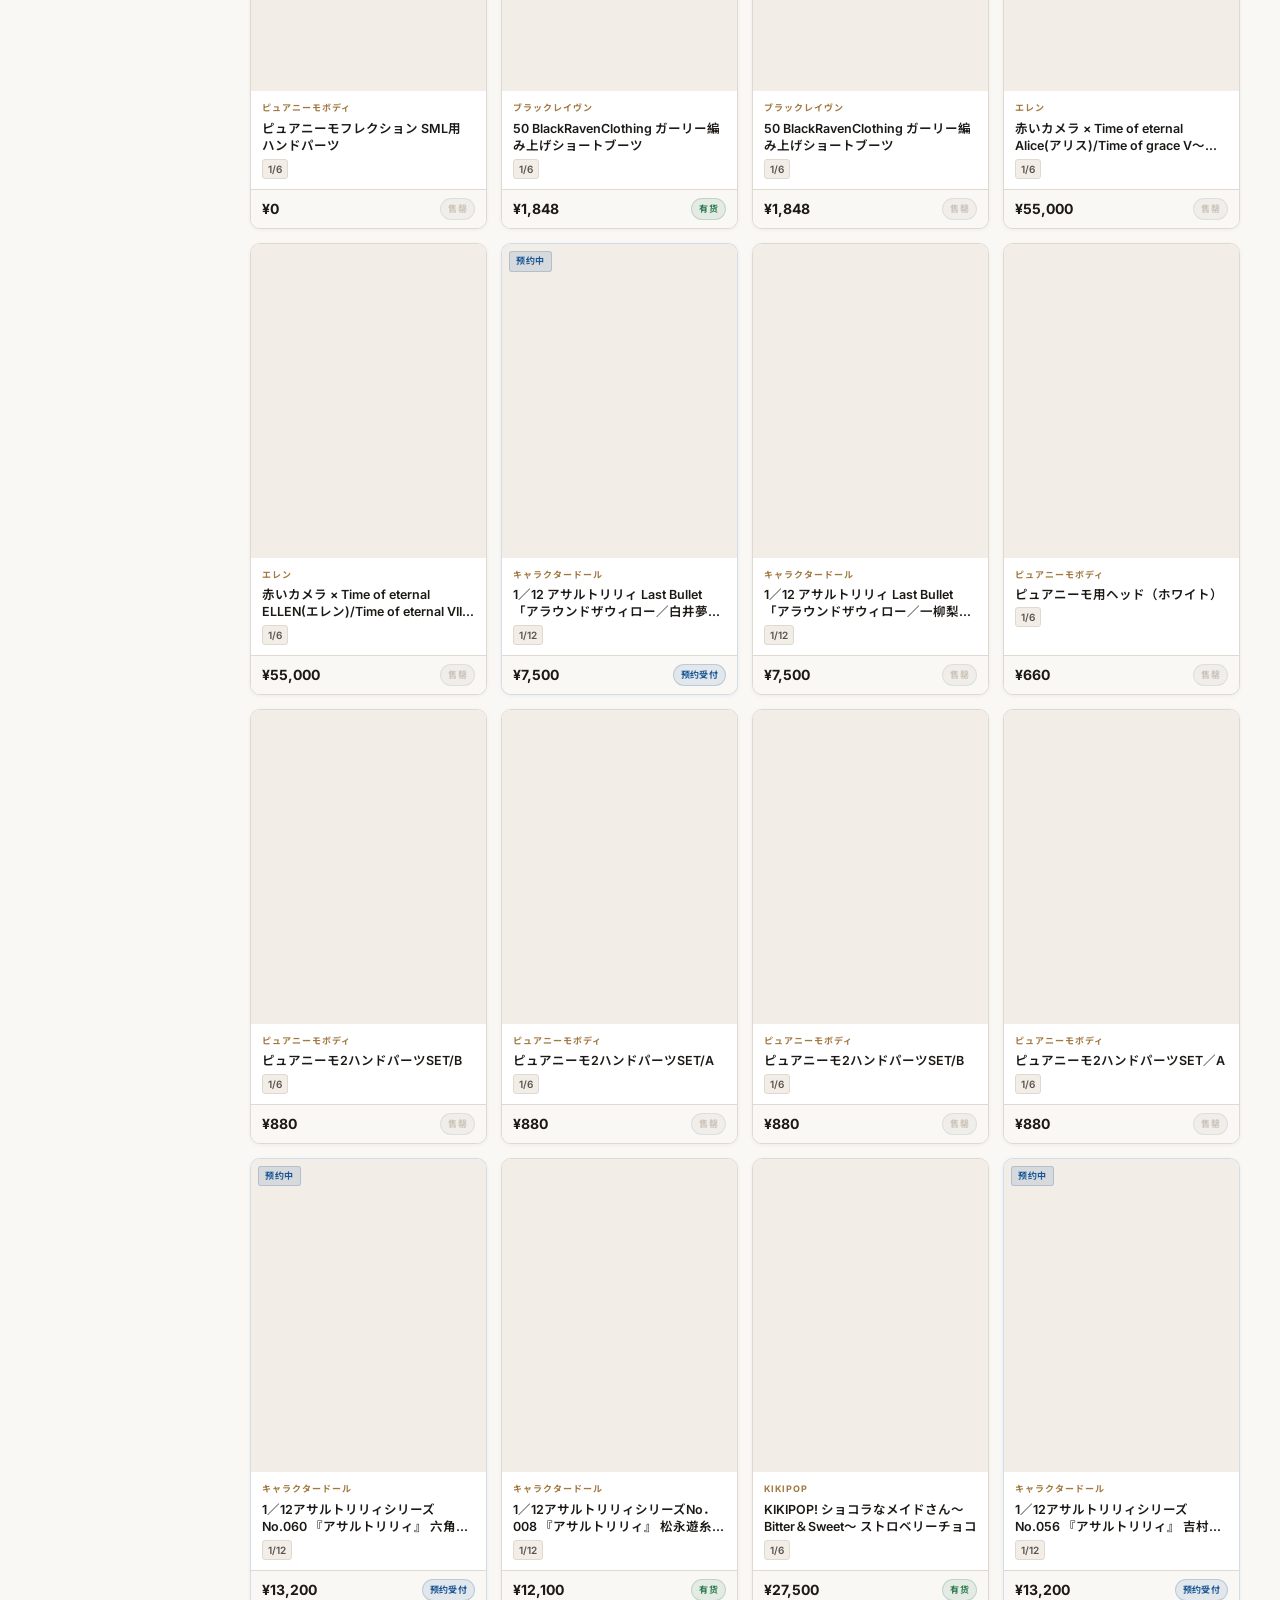
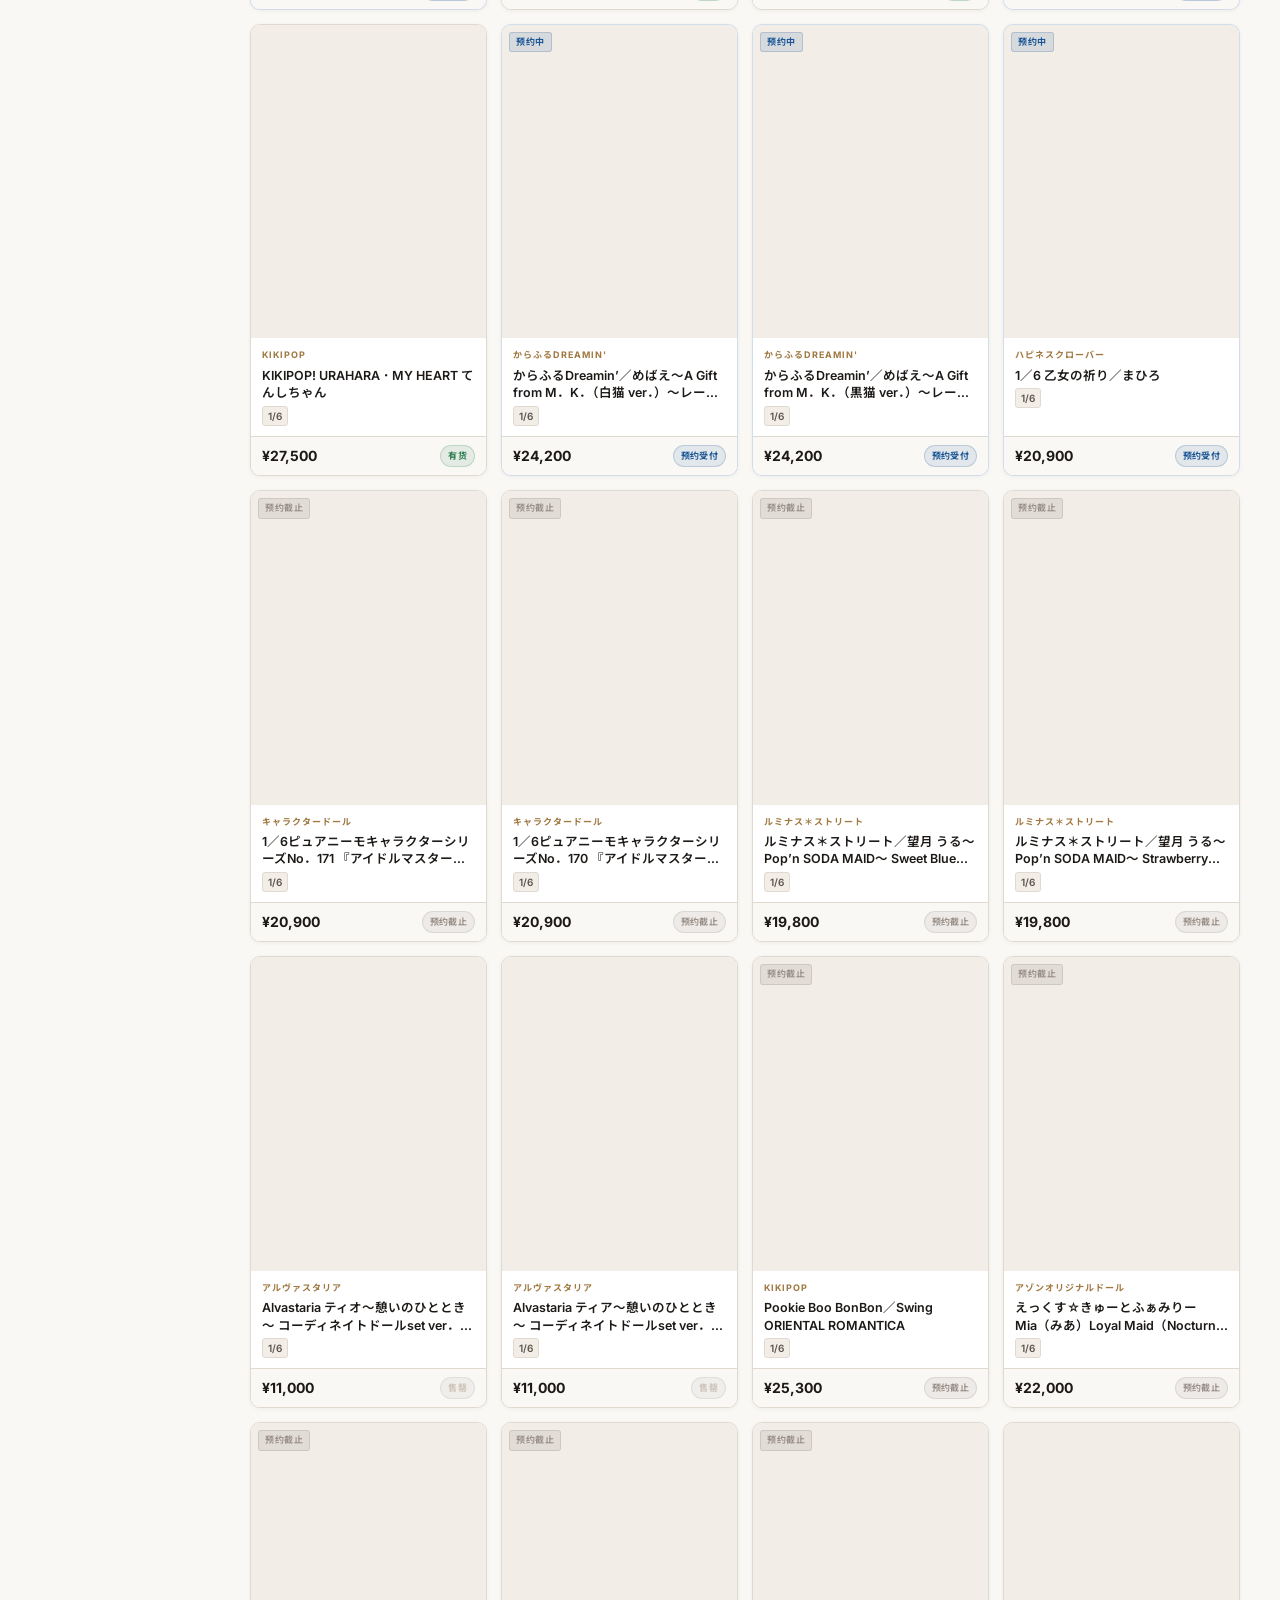
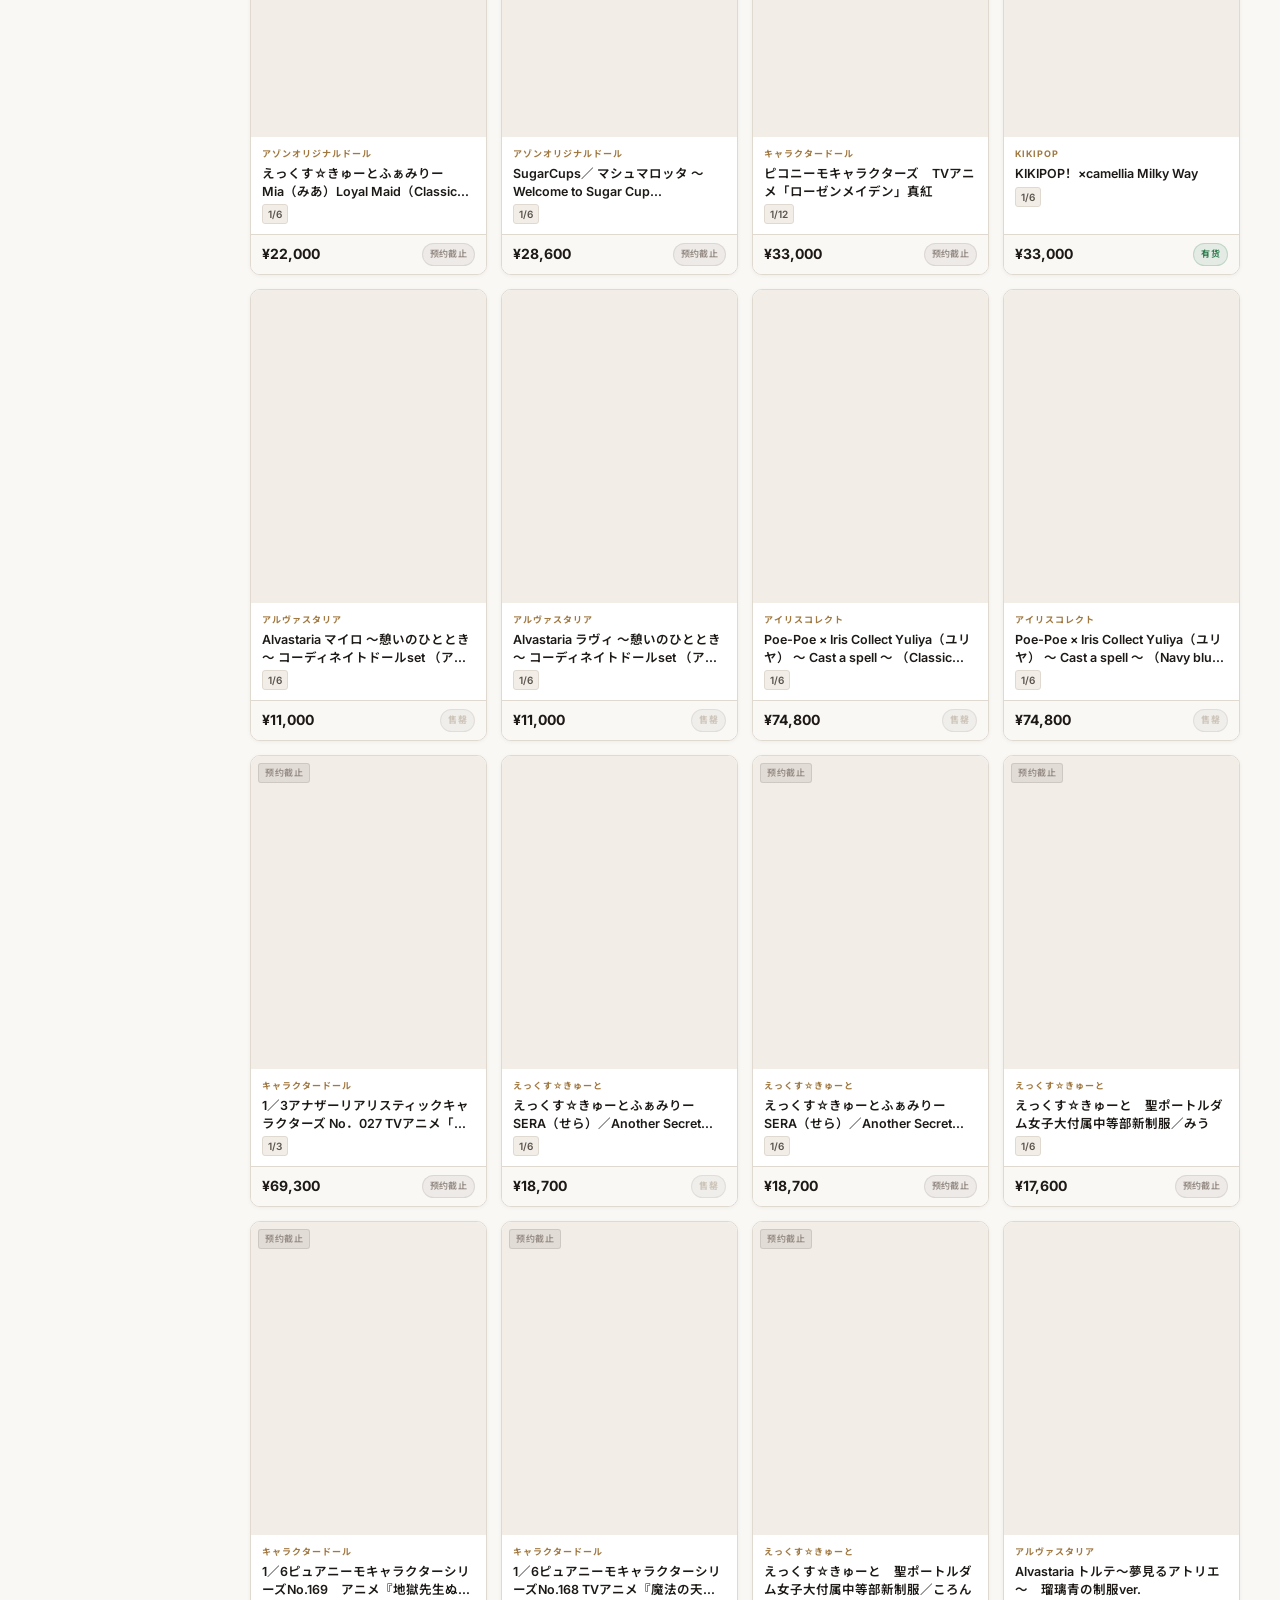
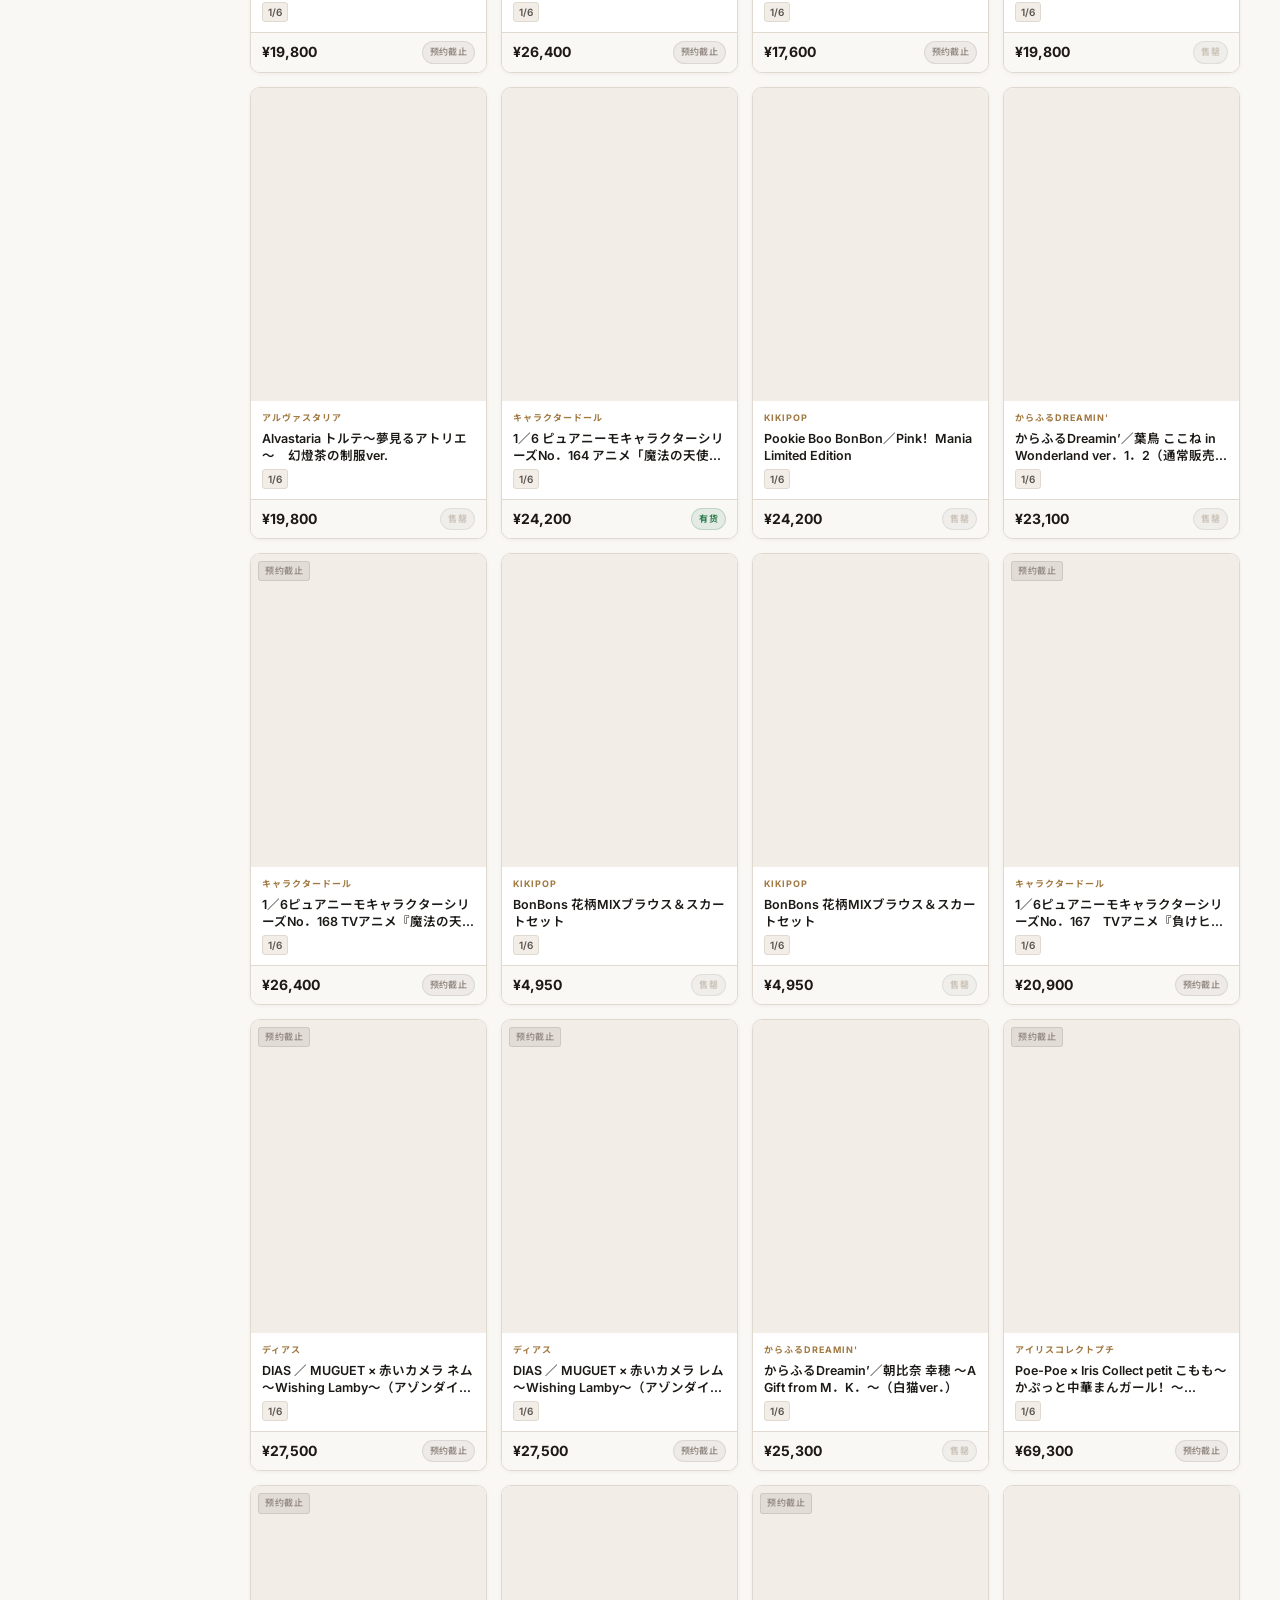
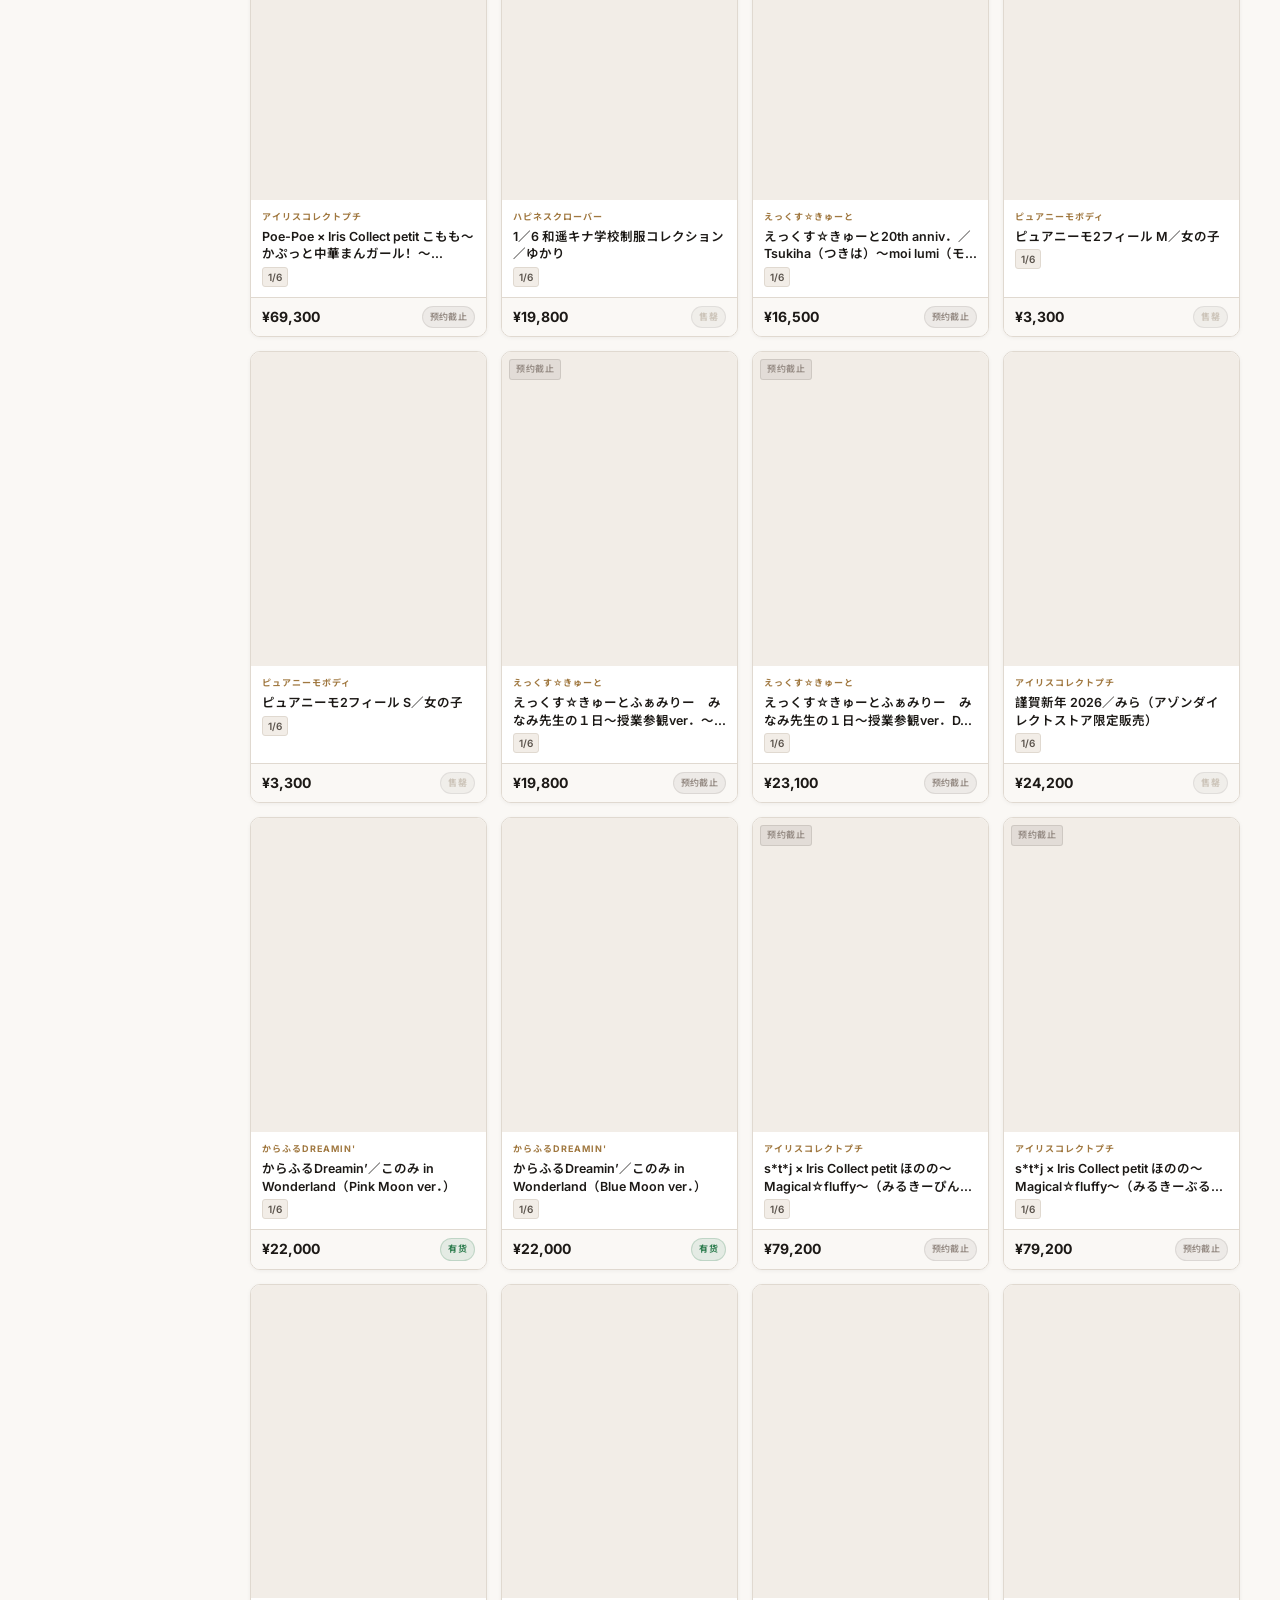
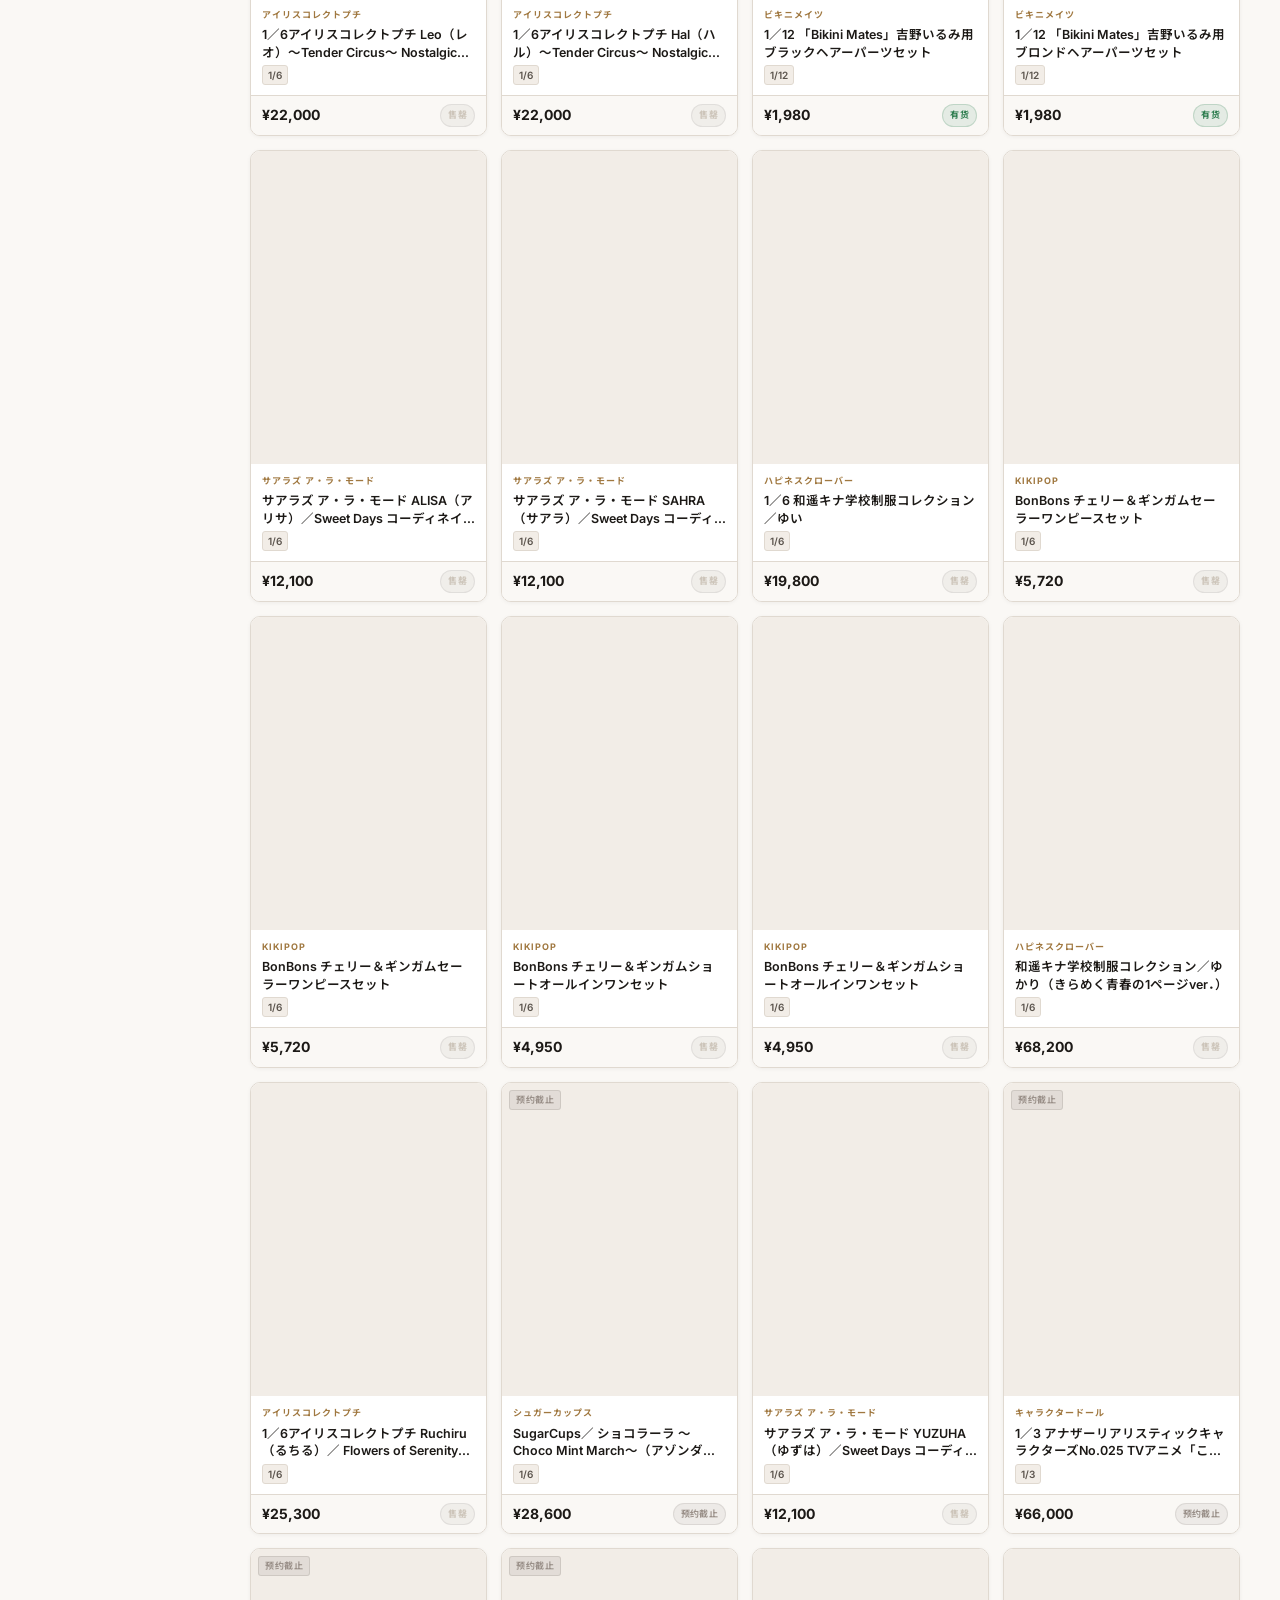
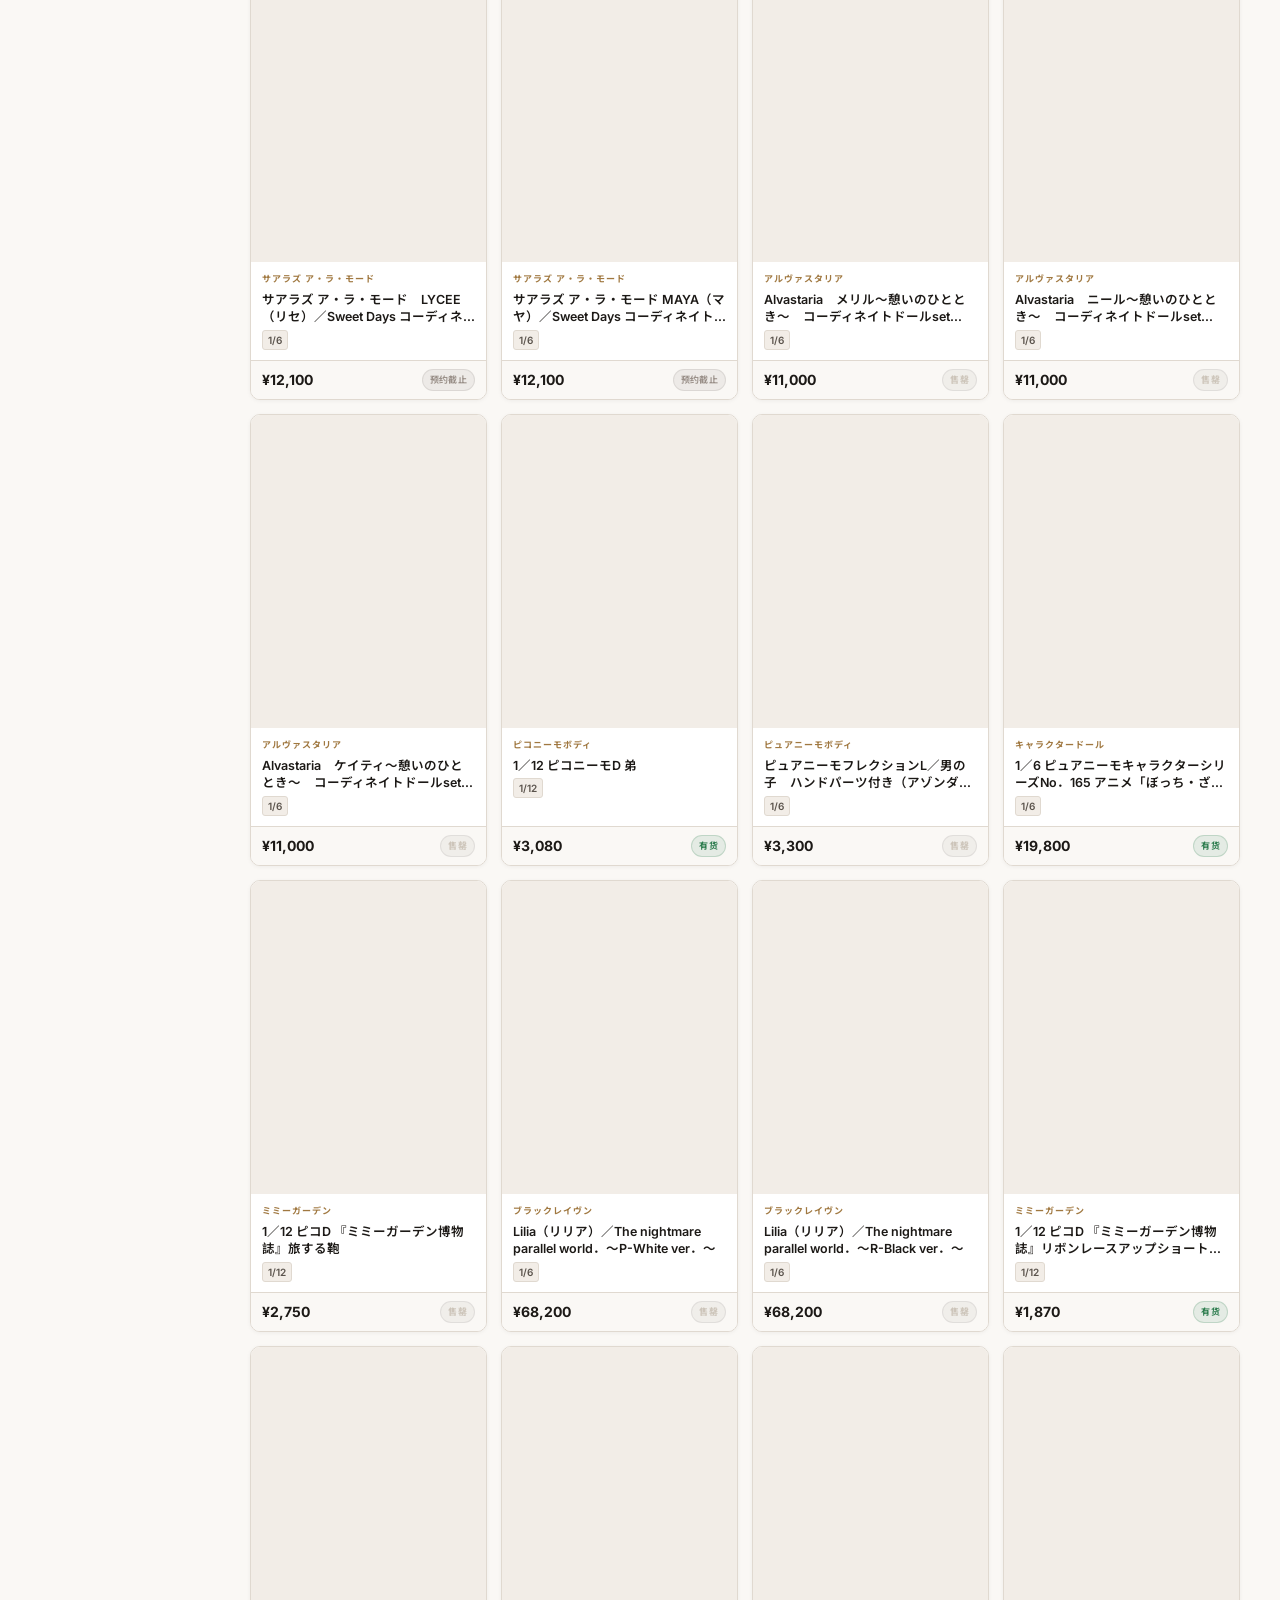
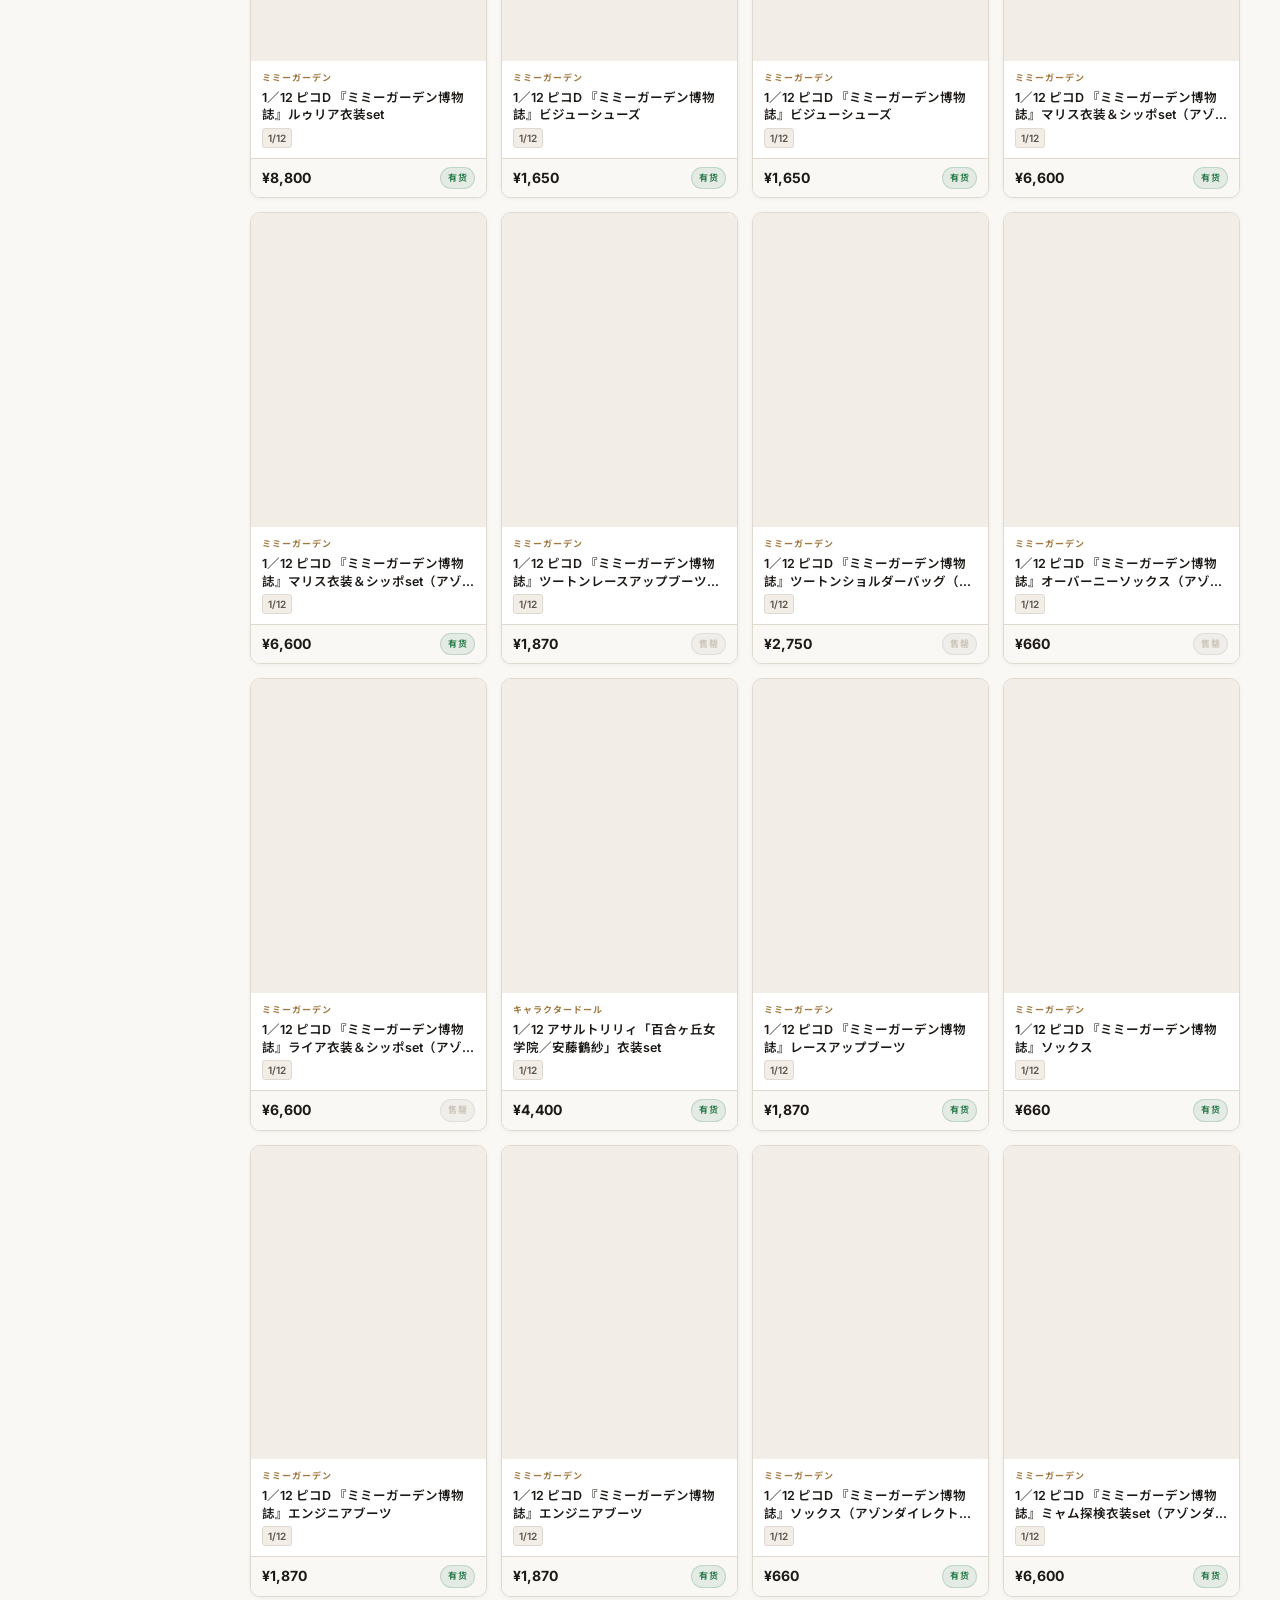
==== commit 42feb0a7: "Fix: full-width hero carousel, accessory filter, _1.jpg promo images" ====
--- a/index.html
+++ b/index.html
@@ -96,48 +96,59 @@
 /* ── MAIN ── */
 .main{padding:20px}
 
-/* ── CAROUSEL ── */
-#carousel-wrap{margin-bottom:20px;position:relative}
-.carousel{position:relative;width:100%;height:240px;border-radius:var(--r);overflow:hidden;background:var(--bg3);box-shadow:var(--sh2);cursor:pointer}
-.carousel-slide{position:absolute;inset:0;display:flex;opacity:0;transition:opacity .6s ease;pointer-events:none}
+/* ── HERO CAROUSEL (full-width) ── */
+#carousel-wrap{background:var(--bg3);border-bottom:1px solid var(--border)}
+.carousel{position:relative;width:100%;height:360px;overflow:hidden;cursor:pointer;display:flex}
+.carousel-slide{position:absolute;inset:0;display:flex;opacity:0;transition:opacity .7s ease;pointer-events:none}
 .carousel-slide.active{opacity:1;pointer-events:auto}
-.carousel-img{width:42%;height:100%;object-fit:cover;object-position:top center;flex-shrink:0}
-.carousel-img-ph{width:42%;height:100%;background:var(--bg3);display:flex;align-items:center;justify-content:center;font-size:48px;opacity:.3;flex-shrink:0}
-.carousel-overlay{position:absolute;top:0;left:38%;right:0;height:100%;background:linear-gradient(to right, transparent 0%, var(--card) 18%)}
-.carousel-info{position:absolute;top:0;right:0;width:62%;height:100%;display:flex;flex-direction:column;justify-content:center;padding:28px 28px 28px 32px;gap:10px}
-.carousel-series{font-size:10px;font-weight:700;letter-spacing:1.5px;text-transform:uppercase;color:var(--accent);background:var(--accent-g);display:inline-flex;align-items:center;gap:4px;padding:3px 8px;border-radius:20px;width:fit-content}
-.carousel-name{font-size:17px;font-weight:700;color:var(--txt);line-height:1.35;display:-webkit-box;-webkit-line-clamp:3;-webkit-box-orient:vertical;overflow:hidden}
-.carousel-price{font-size:20px;font-weight:800;color:var(--accent-dim);letter-spacing:-.3px}
-.carousel-tag{font-size:10px;font-weight:600;background:rgba(26,86,150,.12);color:var(--blue);padding:2px 8px;border-radius:20px;width:fit-content}
-.carousel-cta{margin-top:4px;font-size:12px;font-weight:600;color:var(--accent);display:flex;align-items:center;gap:4px}
+/* image: right-aligned portrait, fills ~45% */
+.carousel-img-wrap{position:absolute;right:0;top:0;width:45%;height:100%}
+.carousel-img{width:100%;height:100%;object-fit:cover;object-position:top center}
+.carousel-img-ph{width:100%;height:100%;background:var(--bg3);display:flex;align-items:center;justify-content:center;font-size:64px;opacity:.2}
+/* gradient overlay from left over image */
+.carousel-img-wrap::before{content:'';position:absolute;inset:0;background:linear-gradient(to right,var(--bg3) 0%,rgba(242,237,231,.7) 40%,transparent 100%);z-index:1}
+/* left info panel */
+.carousel-info{position:absolute;left:0;top:0;width:58%;height:100%;display:flex;flex-direction:column;justify-content:center;padding:48px 56px;gap:12px;z-index:2}
+.carousel-series{font-size:10px;font-weight:700;letter-spacing:2px;text-transform:uppercase;color:var(--accent);opacity:.85;margin-bottom:2px}
+.carousel-name{font-size:26px;font-weight:800;color:var(--txt);line-height:1.3;display:-webkit-box;-webkit-line-clamp:2;-webkit-box-orient:vertical;overflow:hidden}
+.carousel-meta{display:flex;align-items:center;gap:10px;margin-top:2px}
+.carousel-price{font-size:22px;font-weight:800;color:var(--accent-dim)}
+.carousel-tag{font-size:10px;font-weight:700;background:rgba(26,86,150,.1);color:var(--blue);padding:3px 10px;border-radius:20px;letter-spacing:.5px}
+.carousel-cta{margin-top:8px;display:inline-flex;align-items:center;gap:6px;font-size:12px;font-weight:600;color:var(--accent-dim);background:var(--accent-g);padding:7px 16px;border-radius:20px;width:fit-content;border:1px solid rgba(196,77,90,.2);transition:var(--t)}
+.carousel-slide.active .carousel-cta:hover{background:var(--accent);color:#fff}
 /* arrows */
-.carousel-btn{position:absolute;top:50%;transform:translateY(-50%);width:32px;height:32px;border-radius:50%;background:rgba(255,255,255,.85);border:1px solid var(--border);display:flex;align-items:center;justify-content:center;font-size:13px;color:var(--txt2);transition:var(--t);z-index:2;backdrop-filter:blur(4px)}
-.carousel-btn:hover{background:#fff;box-shadow:var(--sh)}
-.carousel-prev{left:10px}
-.carousel-next{right:10px}
+.carousel-btn{position:absolute;bottom:24px;width:34px;height:34px;border-radius:50%;background:rgba(255,255,255,.9);border:1px solid var(--border);display:flex;align-items:center;justify-content:center;font-size:14px;color:var(--txt2);transition:var(--t);z-index:3;backdrop-filter:blur(4px)}
+.carousel-btn:hover{box-shadow:var(--sh);background:#fff}
+.carousel-prev{left:calc(58% - 84px)}
+.carousel-next{left:calc(58% - 44px)}
 /* dots */
-.carousel-dots{display:flex;gap:5px;justify-content:center;margin-top:10px}
+.carousel-dots{display:flex;gap:6px;padding:12px 0 14px;justify-content:center;background:var(--bg3);border-bottom:1px solid var(--border)}
 .carousel-dot{width:6px;height:6px;border-radius:3px;background:var(--border-d);transition:width .3s ease,background .3s ease;cursor:pointer}
-.carousel-dot.active{width:18px;background:var(--accent)}
-/* progress bar */
-.carousel-progress{position:absolute;bottom:0;left:0;height:2px;background:var(--accent);opacity:.6;transition:width linear}
-/* mobile */
+.carousel-dot.active{width:20px;background:var(--accent)}
+/* progress */
+.carousel-progress{position:absolute;bottom:0;left:0;height:2px;background:var(--accent);opacity:.5;transition:width linear;z-index:3}
+/* counter */
+.carousel-count{position:absolute;right:20px;bottom:20px;font-size:11px;color:var(--txt3);z-index:3;background:rgba(255,255,255,.7);padding:2px 8px;border-radius:10px;backdrop-filter:blur(4px)}
 @media(max-width:860px){
-  .carousel{height:190px}
-  .carousel-img,.carousel-img-ph{width:48%}
-  .carousel-overlay{left:44%}
-  .carousel-info{width:56%;padding:16px 16px 16px 20px;gap:7px}
-  .carousel-name{font-size:14px;-webkit-line-clamp:3}
-  .carousel-price{font-size:16px}
+  .carousel{height:220px}
+  .carousel-img-wrap{width:50%}
+  .carousel-info{width:60%;padding:28px 28px}
+  .carousel-name{font-size:18px}
+  .carousel-price{font-size:17px}
+  .carousel-btn{bottom:16px}
+  .carousel-prev{left:calc(60% - 84px)}
+  .carousel-next{left:calc(60% - 44px)}
 }
 @media(max-width:580px){
-  .carousel{height:160px}
-  .carousel-img,.carousel-img-ph{width:45%}
-  .carousel-overlay{left:40%}
-  .carousel-info{width:58%;padding:12px 12px 12px 16px;gap:5px}
-  .carousel-name{font-size:12px}
+  .carousel{height:180px}
+  .carousel-img-wrap{width:52%}
+  .carousel-info{width:58%;padding:16px 16px;gap:7px}
+  .carousel-name{font-size:14px}
   .carousel-price{font-size:14px}
-  .carousel-series{font-size:9px}
+  .carousel-cta{display:none}
+  .carousel-btn{bottom:12px}
+  .carousel-prev{left:calc(58% - 80px)}
+  .carousel-next{left:calc(58% - 42px)}
 }
 
 /* ── STAT BARS ── */
@@ -394,6 +405,12 @@
   <div class="ticker-track"><div class="ticker-content" id="tc"></div></div>
 </div>
 
+<!-- HERO CAROUSEL (full-width, between ticker and layout) -->
+<div id="carousel-wrap" style="display:none">
+  <div class="carousel" id="carousel"></div>
+  <div class="carousel-dots" id="carousel-dots"></div>
+</div>
+
 <!-- BODY -->
 <div class="wrap">
 <div class="layout">
@@ -425,11 +442,6 @@
 <main class="main">
   <!-- Status quick-stats -->
   <div class="stat-row" id="stat-row"></div>
-  <!-- Pre-order carousel -->
-  <div id="carousel-wrap" style="display:none">
-    <div class="carousel" id="carousel"></div>
-    <div class="carousel-dots" id="carousel-dots"></div>
-  </div>
   <!-- Active filter chips -->
   <div class="chips" id="chips"></div>
   <!-- Toolbar -->
@@ -706,9 +718,16 @@
 let _carIdx=0, _carTimer=null, _carItems=[];
 const CAR_INTERVAL=4500;
 
+function isAccessory(name){
+  if(!name)return false;
+  const kw=['パーツ','ヘッドパーツ','衣装','ウィッグ','シューズ','ブーツ','ソックス','靴下',
+            'ストッキング','レッグウェア','アクセサリ','カスタムリリィ ヘッド'];
+  return kw.some(k=>name.includes(k));
+}
+
 function renderCarousel(){
-  // 筛选 1/6 预约受付中的娃娃
-  _carItems = P.filter(x=>x.st==='pre'&&x.sc==='1/6'&&x.cat==='doll');
+  // 筛选 1/6 预约受付中的纯娃娃（排除配件）
+  _carItems = P.filter(x=>x.st==='pre'&&x.sc==='1/6'&&x.cat==='doll'&&!isAccessory(x.n));
   const wrap=document.getElementById('carousel-wrap');
   const el=document.getElementById('carousel');
   const dots=document.getElementById('carousel-dots');
@@ -718,29 +737,34 @@
   wrap.style.display='block';
   if(_carIdx>=_carItems.length)_carIdx=0;
 
-  // build slides
+  // build slides — try _1.jpg (full-body promo shot) with fallback to _0.jpg
   el.innerHTML = _carItems.map((p,i)=>{
-    const imgUrl=BASE_IMG+p.img+'_0.jpg';
+    const img1=BASE_IMG+p.img+'_1.jpg';
+    const img0=BASE_IMG+p.img+'_0.jpg';
     const price=p.p?`<div class="carousel-price">¥${p.p.toLocaleString('ja-JP')}</div>`:'';
     return `<div class="carousel-slide${i===_carIdx?' active':''}" onclick="openModal(${p.id})">
-      <img class="carousel-img" src="${imgUrl}" alt="${p.n}" onerror="this.style.display='none';this.nextElementSibling.style.display='flex'">
-      <div class="carousel-img-ph" style="display:none">🎎</div>
-      <div class="carousel-overlay"></div>
       <div class="carousel-info">
-        <div class="carousel-series">🎀 ${p.s||'アゾンオリジナルドール'}</div>
+        <div class="carousel-series">${p.s||'アゾンオリジナルドール'}</div>
         <div class="carousel-name">${p.n||'名称未取得'}</div>
-        ${price}
-        <div class="carousel-tag">● 预约受付中</div>
+        <div class="carousel-meta">
+          ${price}
+          <div class="carousel-tag">预约受付中</div>
+        </div>
         <div class="carousel-cta">在 Azone 查看 →</div>
+      </div>
+      <div class="carousel-img-wrap">
+        <img class="carousel-img" src="${img1}" alt="${p.n}"
+          onerror="this.src='${img0}'">
       </div>
       <div class="carousel-progress" id="cpr-${i}" style="width:0%"></div>
     </div>`;
   }).join('');
 
-  // arrows
+  // arrows + counter
   el.insertAdjacentHTML('beforeend',`
     <button class="carousel-btn carousel-prev" onclick="event.stopPropagation();carNav(-1)">‹</button>
     <button class="carousel-btn carousel-next" onclick="event.stopPropagation();carNav(1)">›</button>
+    <div class="carousel-count" id="car-count">${_carIdx+1} / ${_carItems.length}</div>
   `);
 
   // dots
@@ -753,6 +777,8 @@
   _carIdx=((i%_carItems.length)+_carItems.length)%_carItems.length;
   document.querySelectorAll('.carousel-slide').forEach((s,j)=>s.classList.toggle('active',j===_carIdx));
   document.querySelectorAll('.carousel-dot').forEach((d,j)=>d.classList.toggle('active',j===_carIdx));
+  const cnt=document.getElementById('car-count');
+  if(cnt)cnt.textContent=(_carIdx+1)+' / '+_carItems.length;
   carStartTimer();
 }
 function carNav(dir){carGo(_carIdx+dir);}
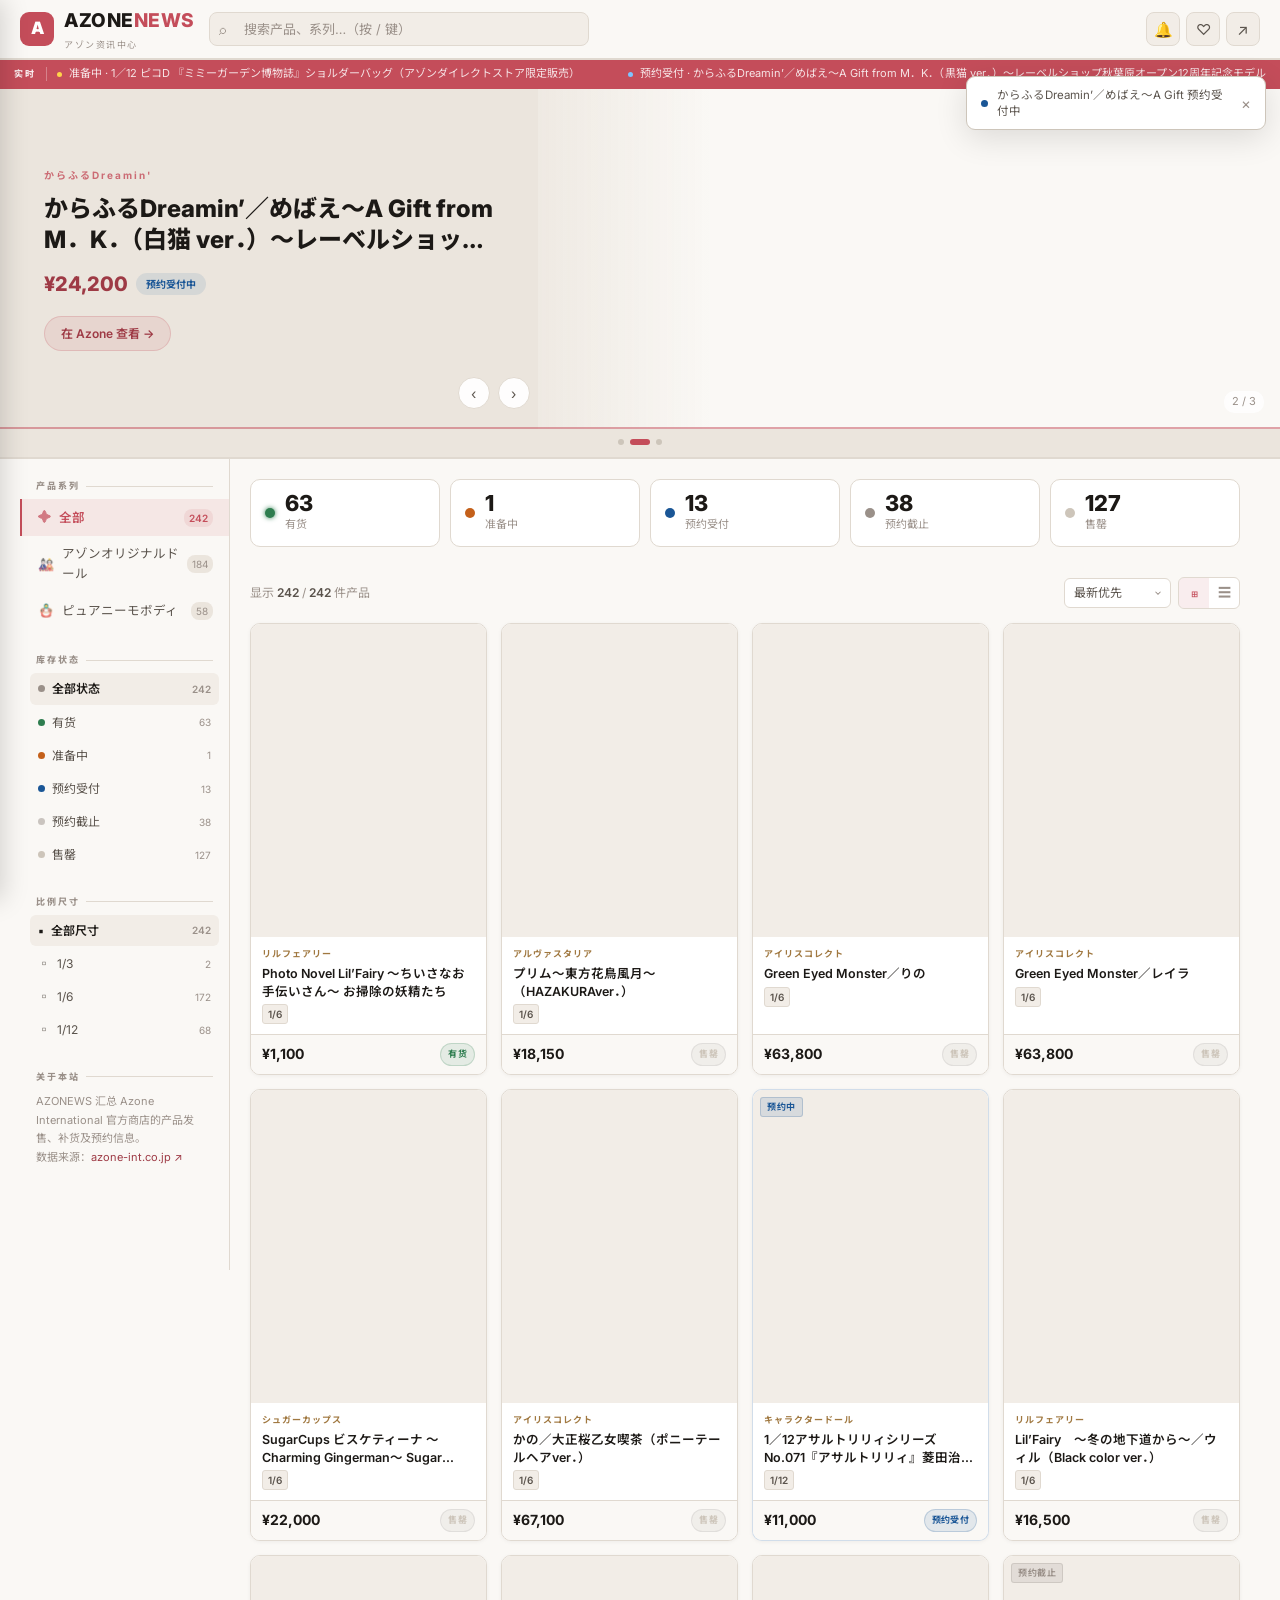
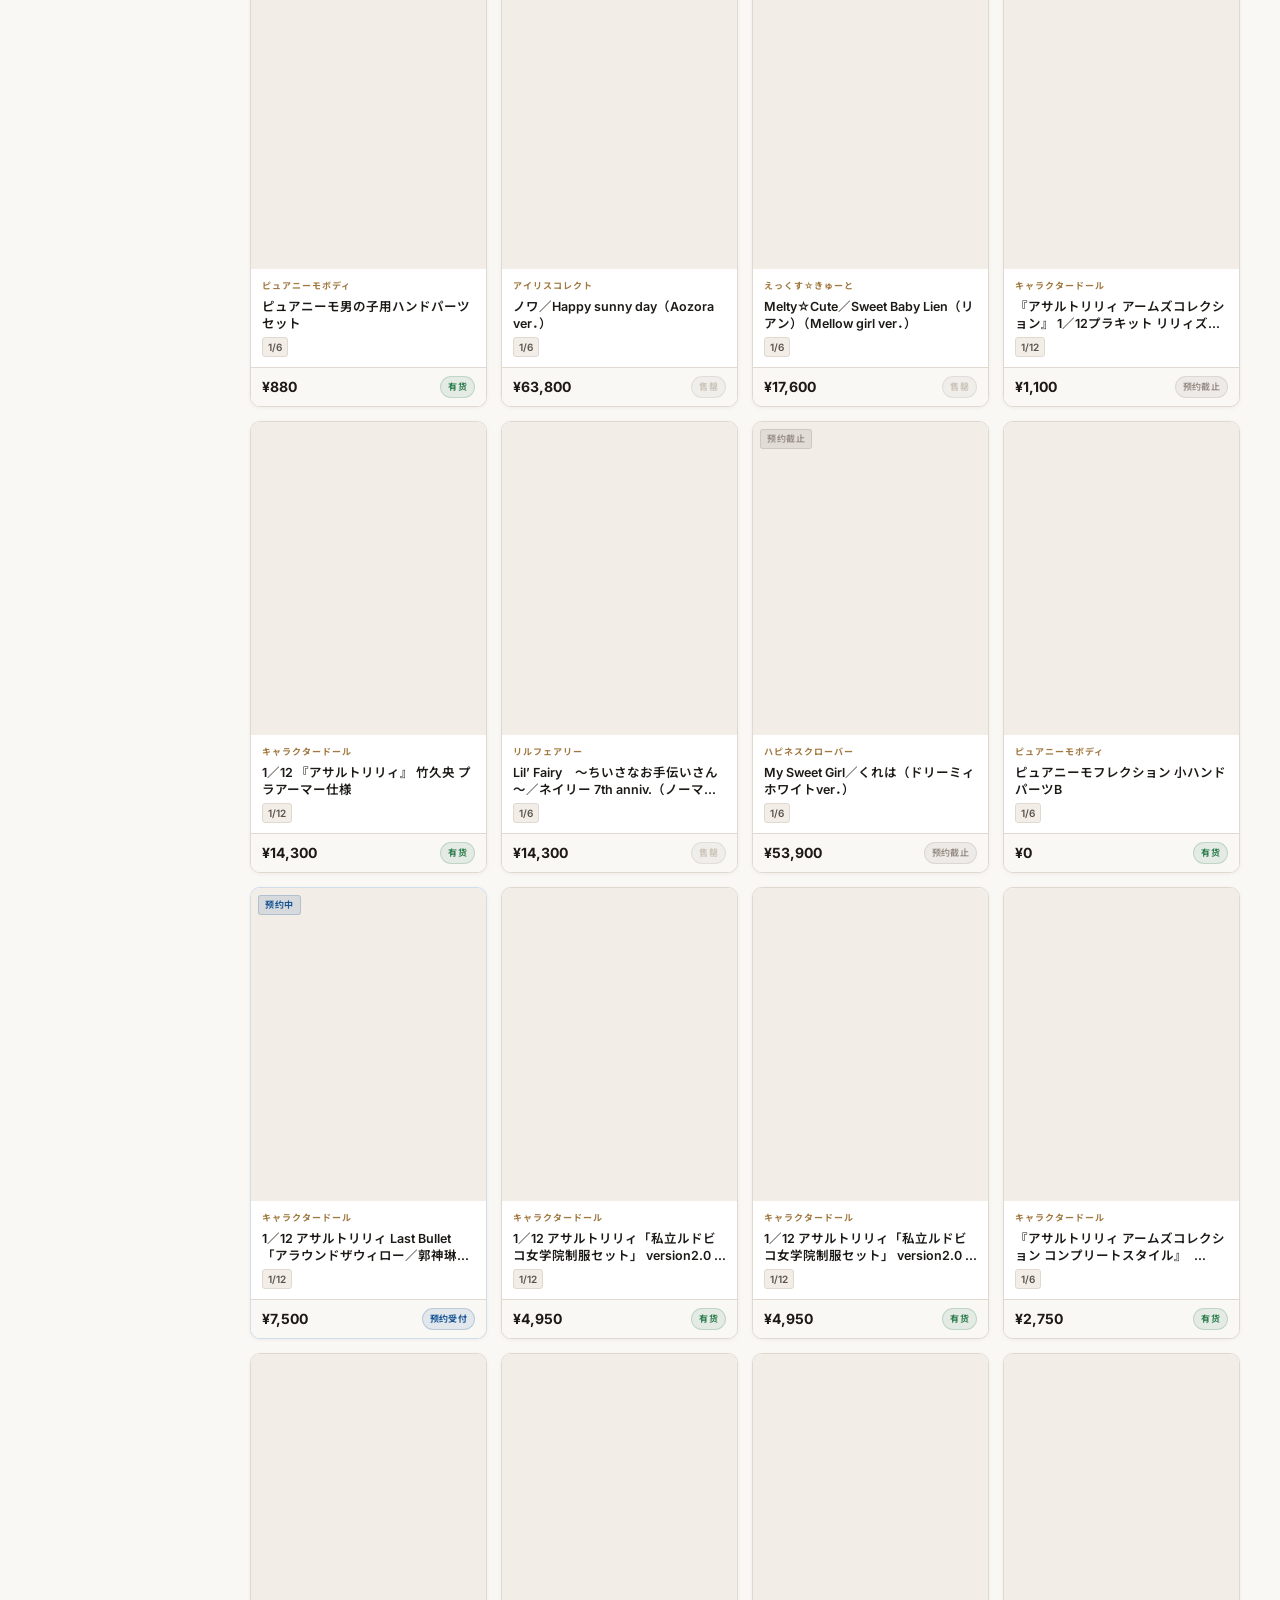
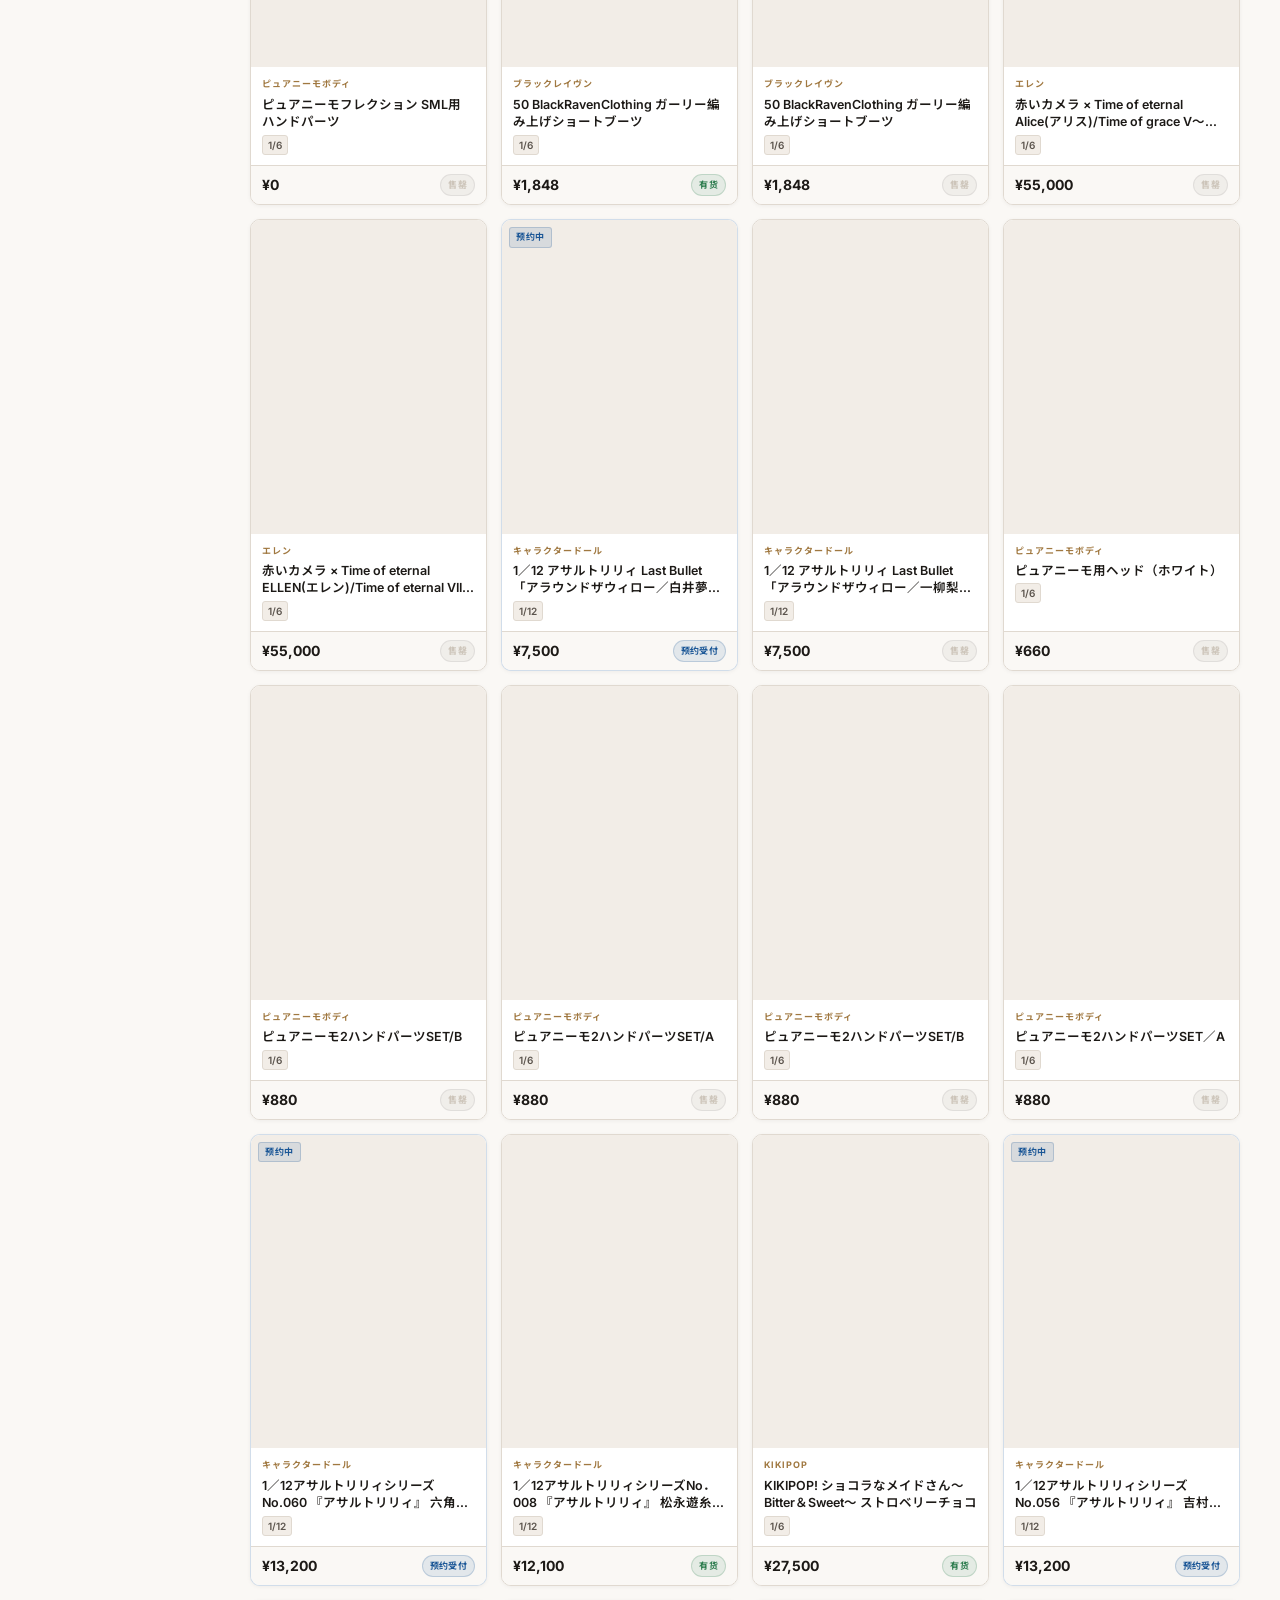
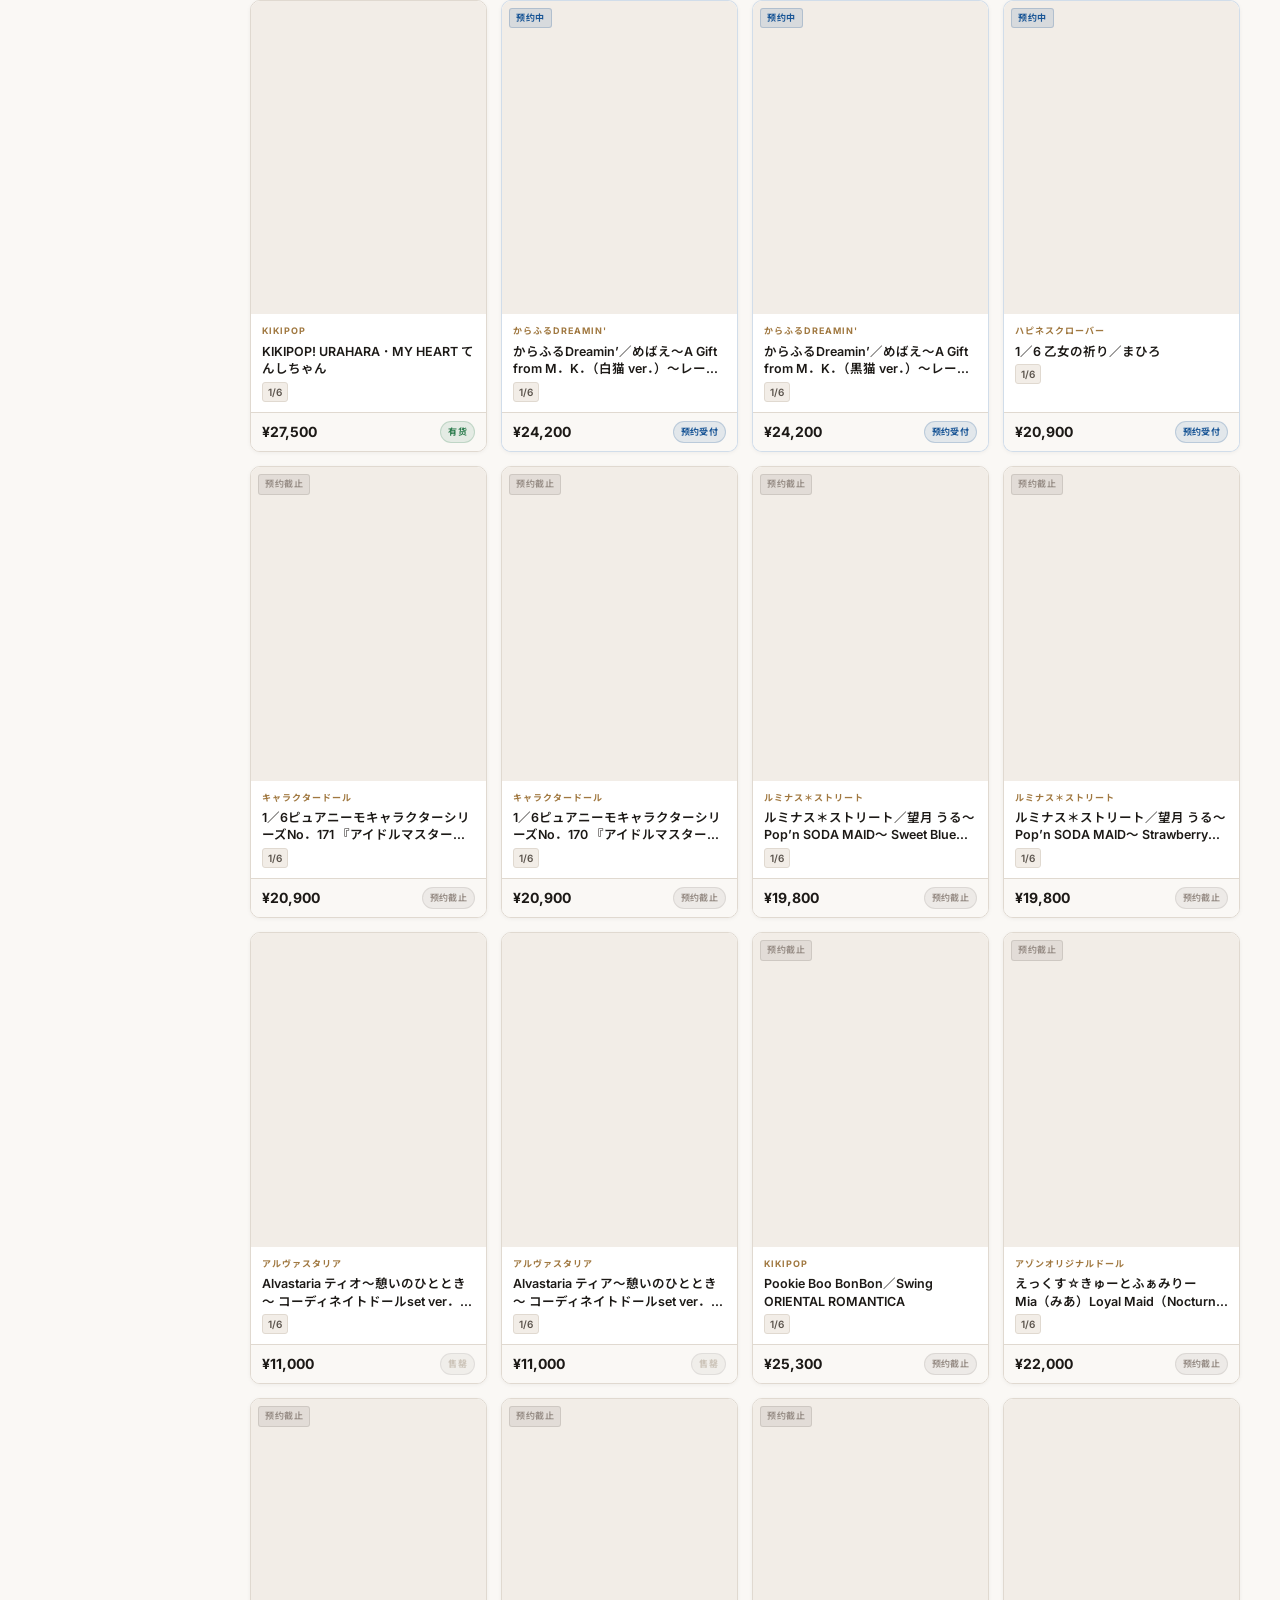
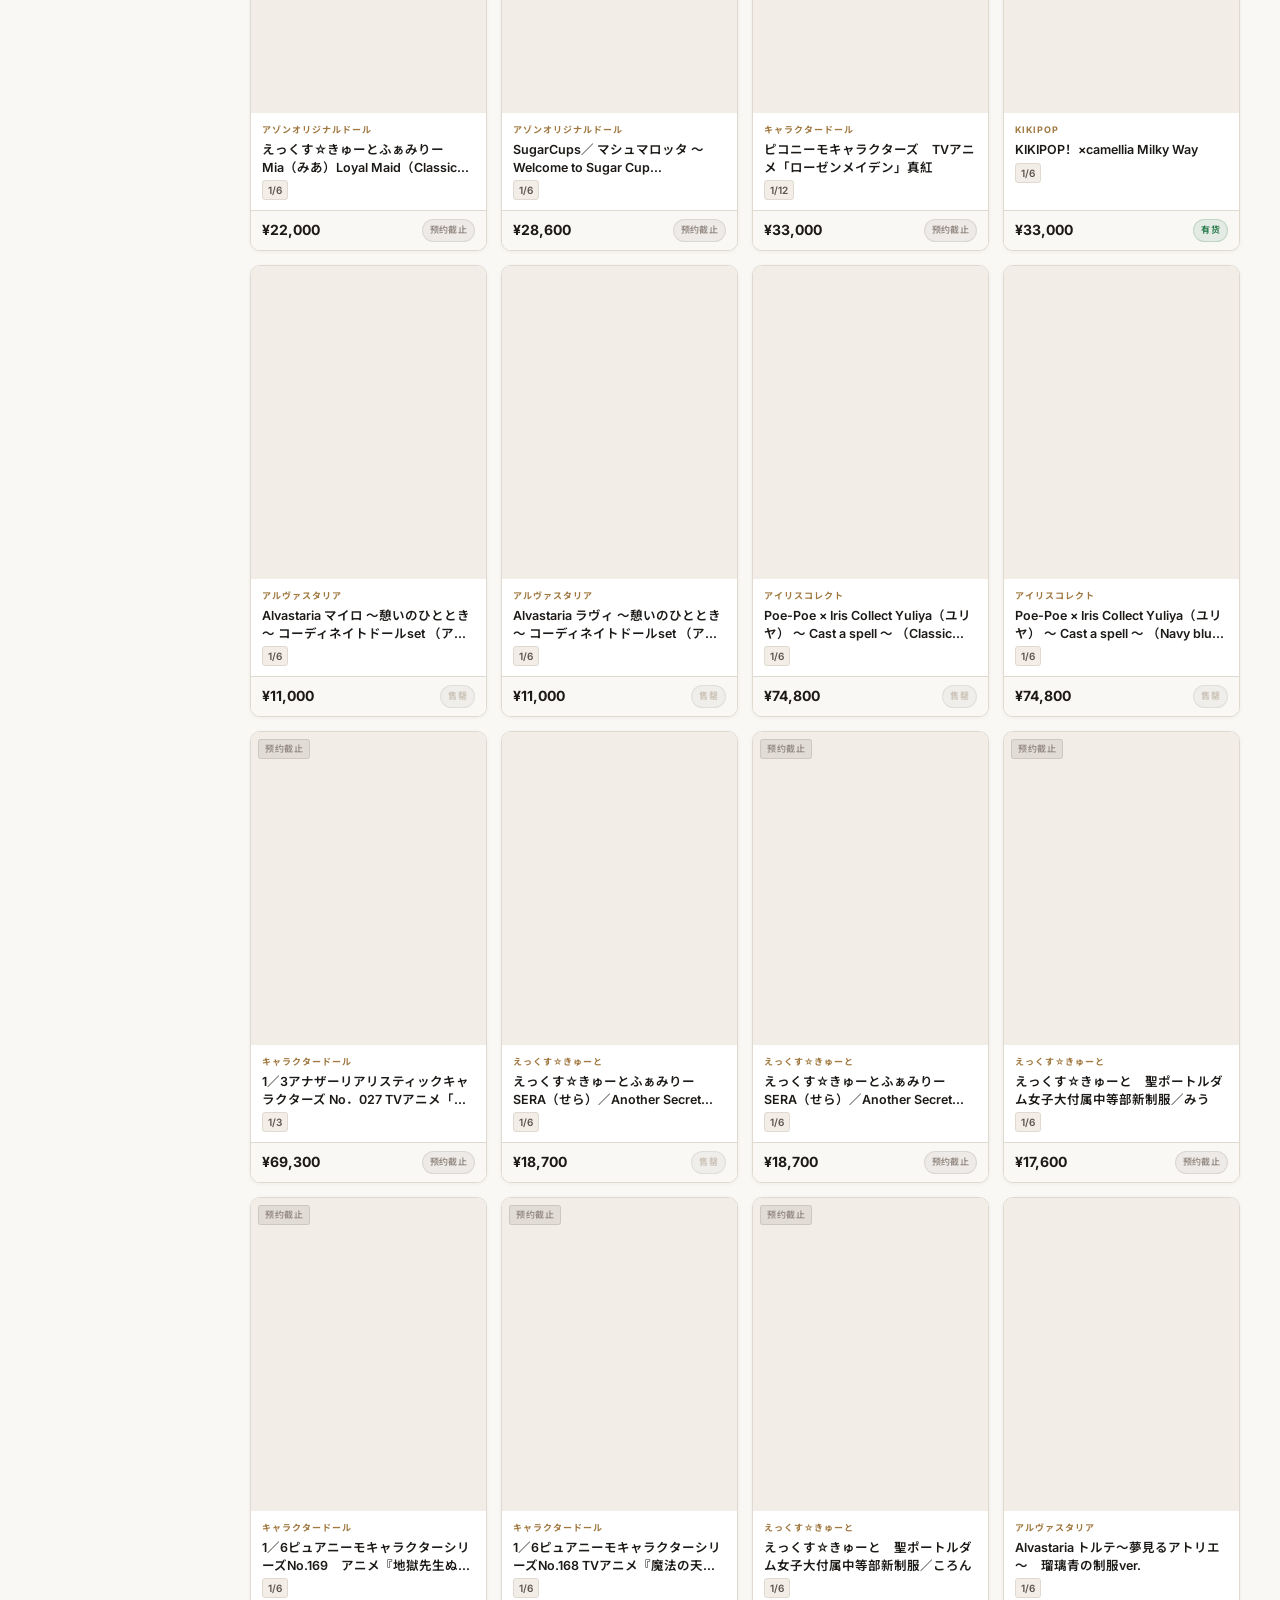
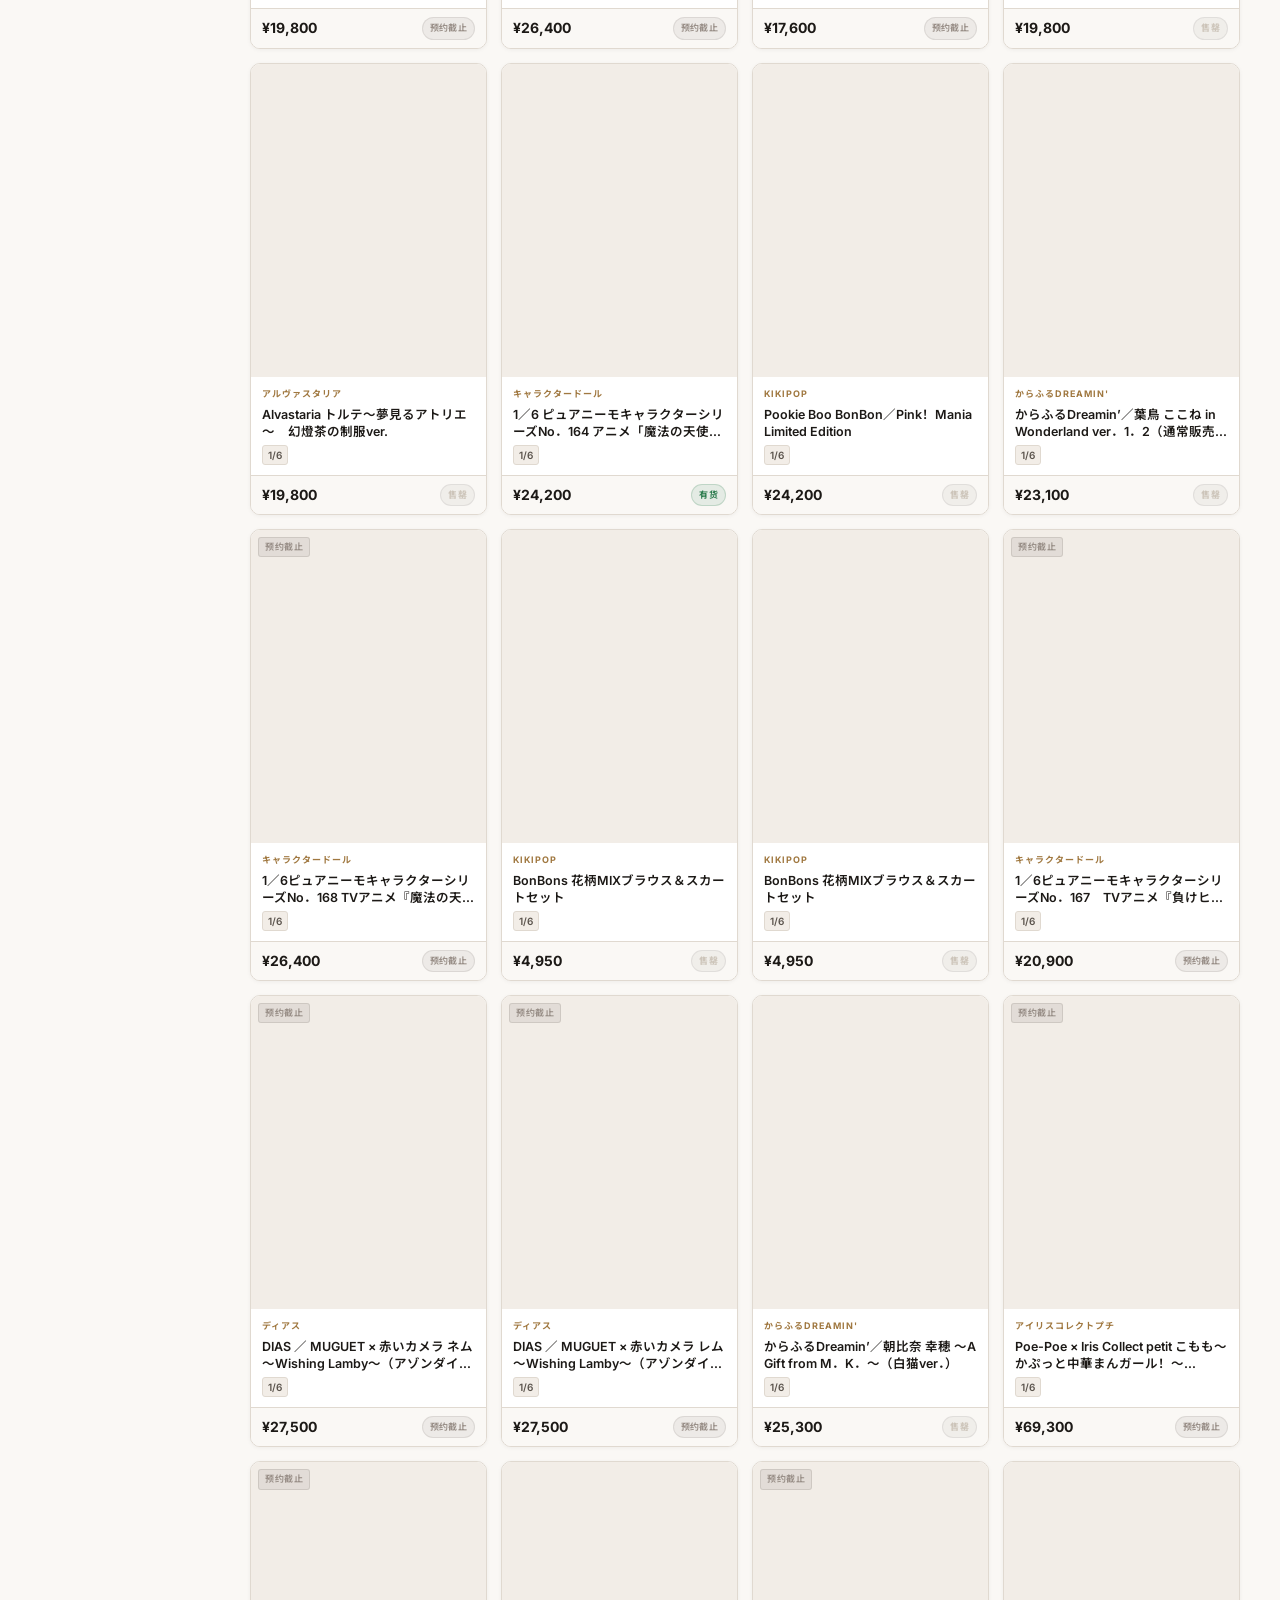
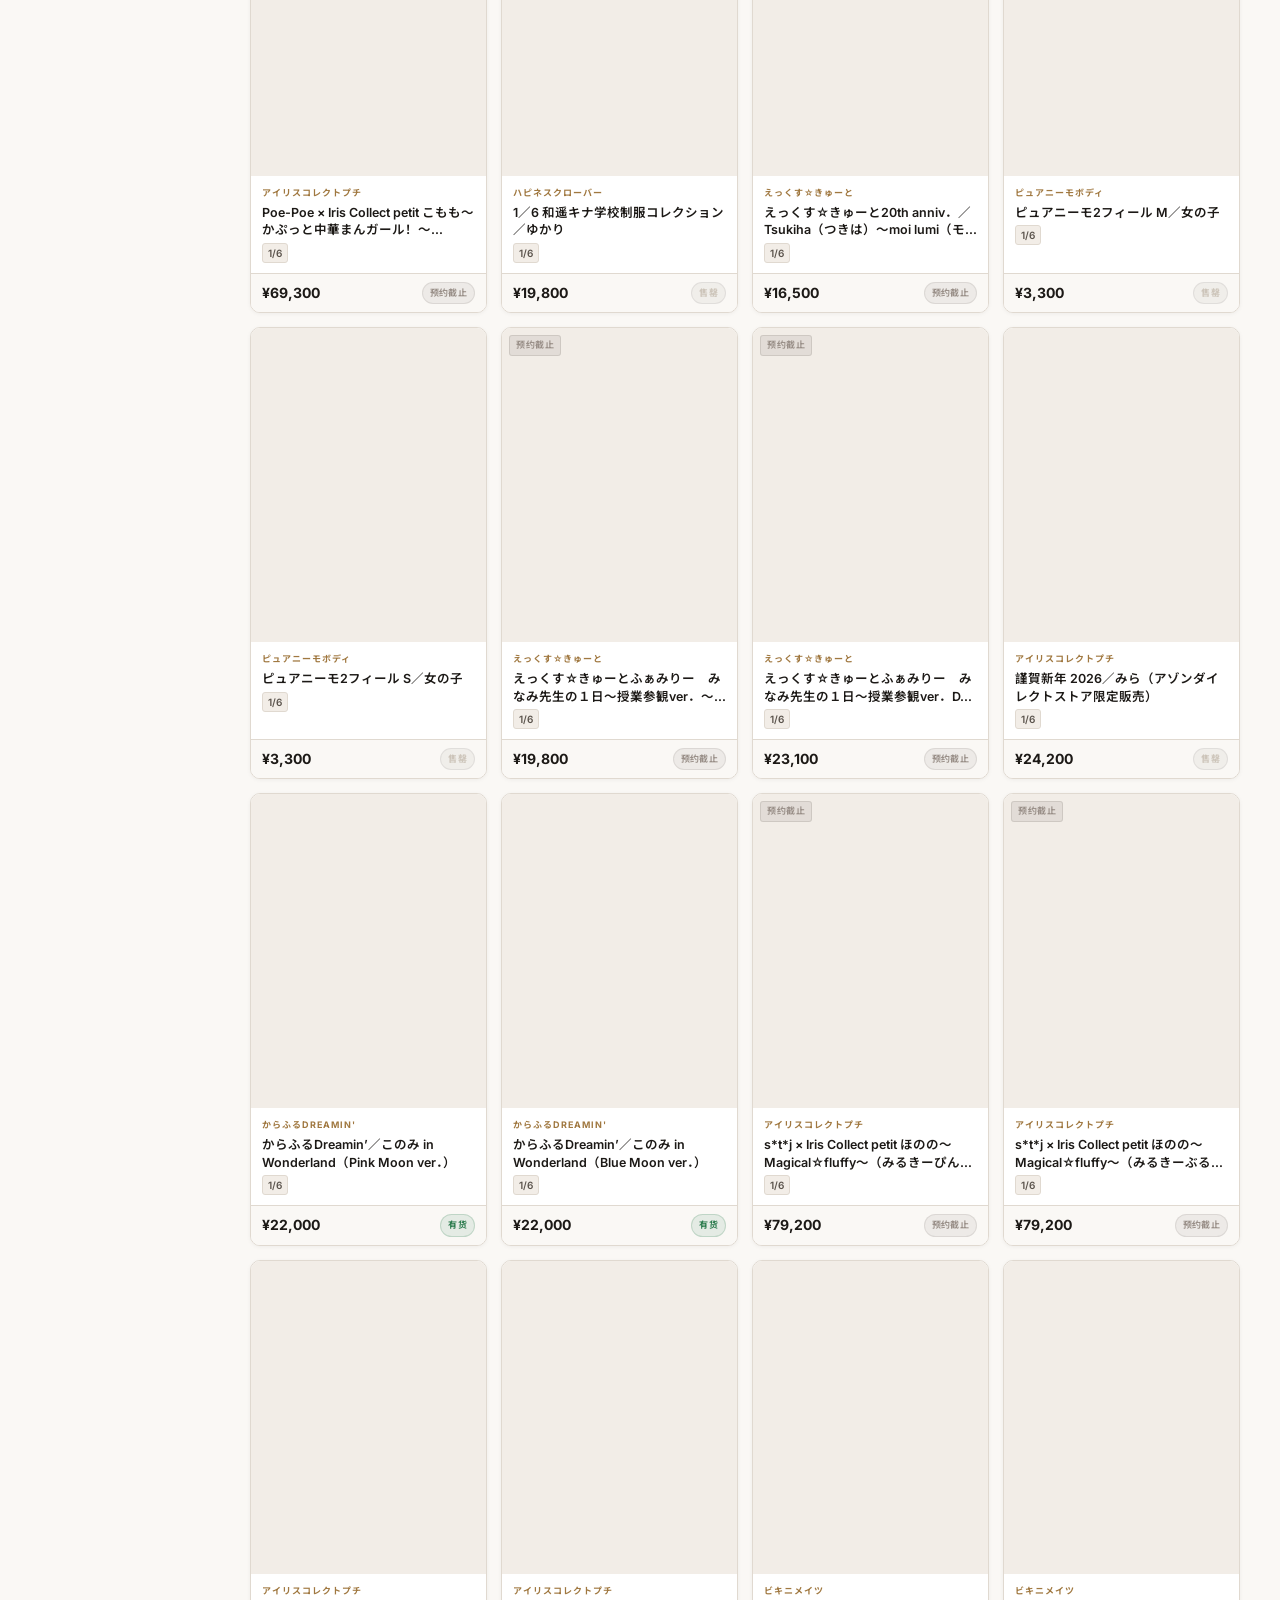
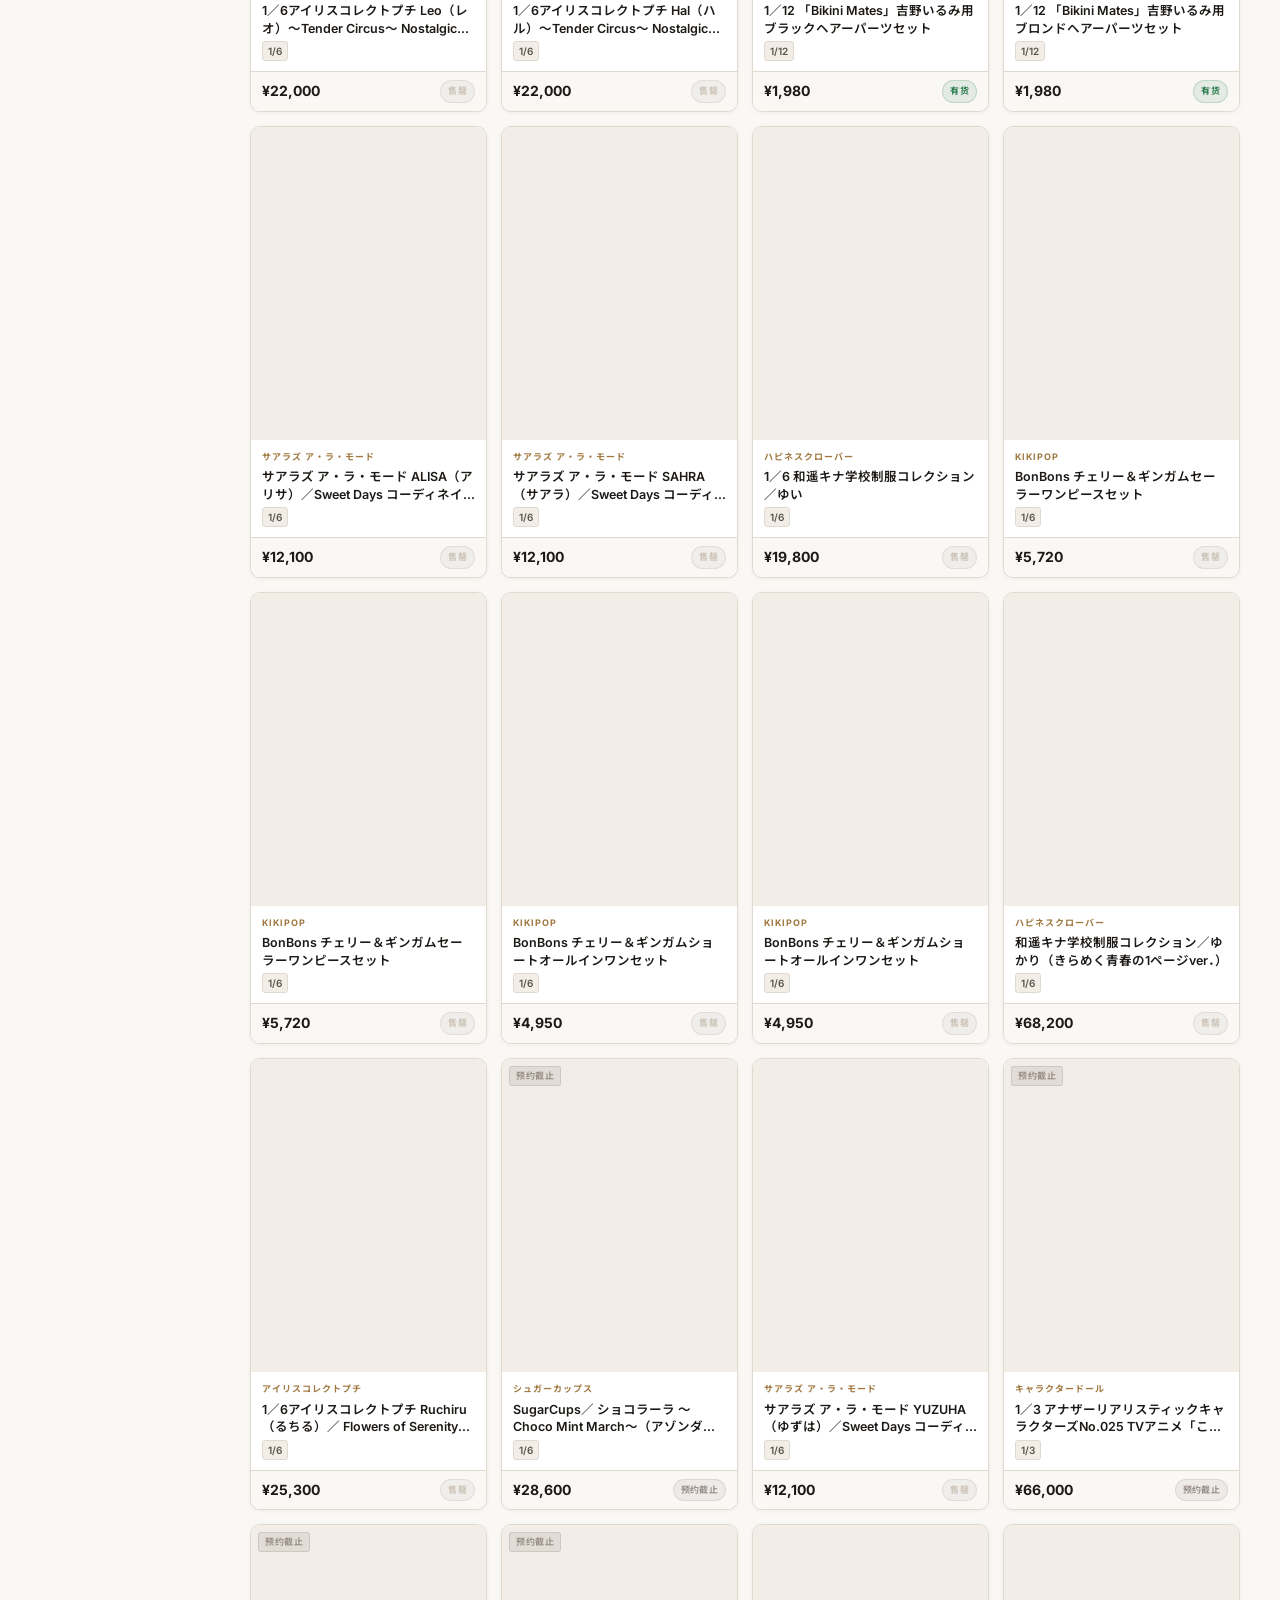
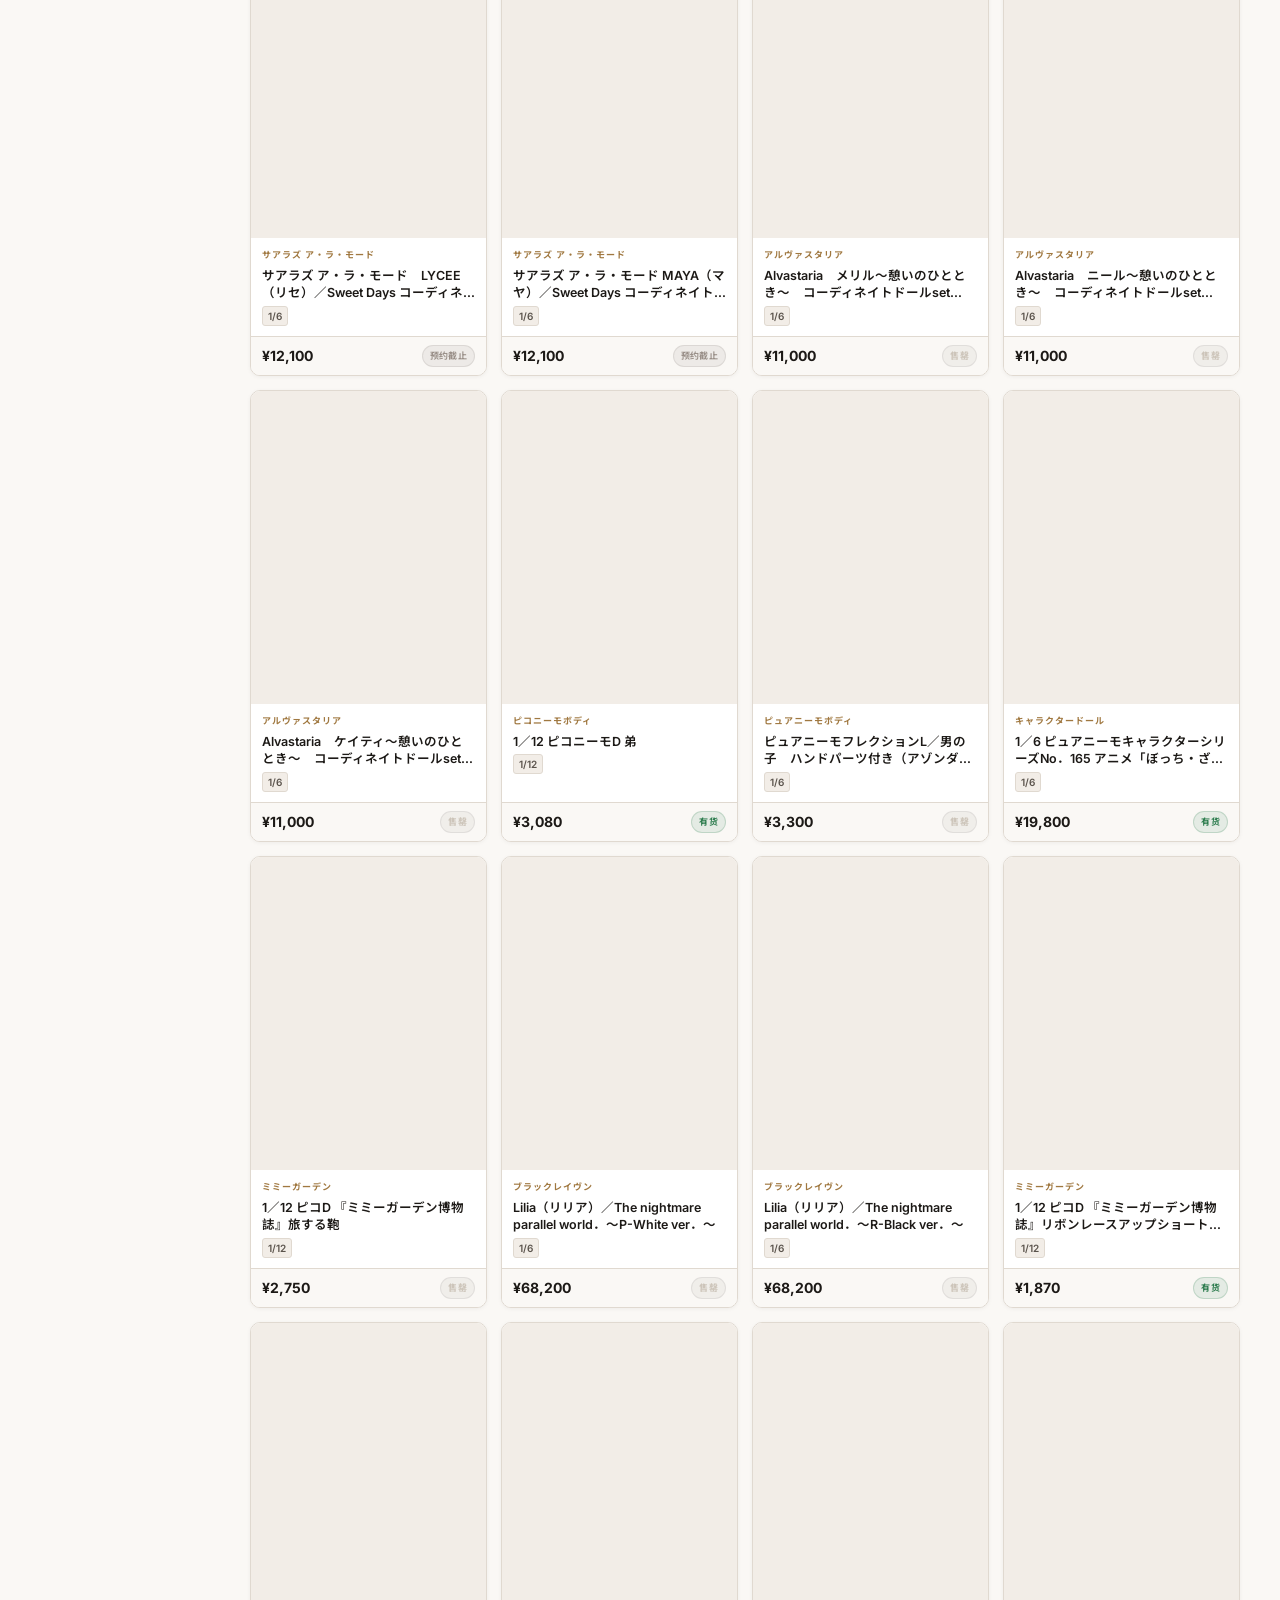
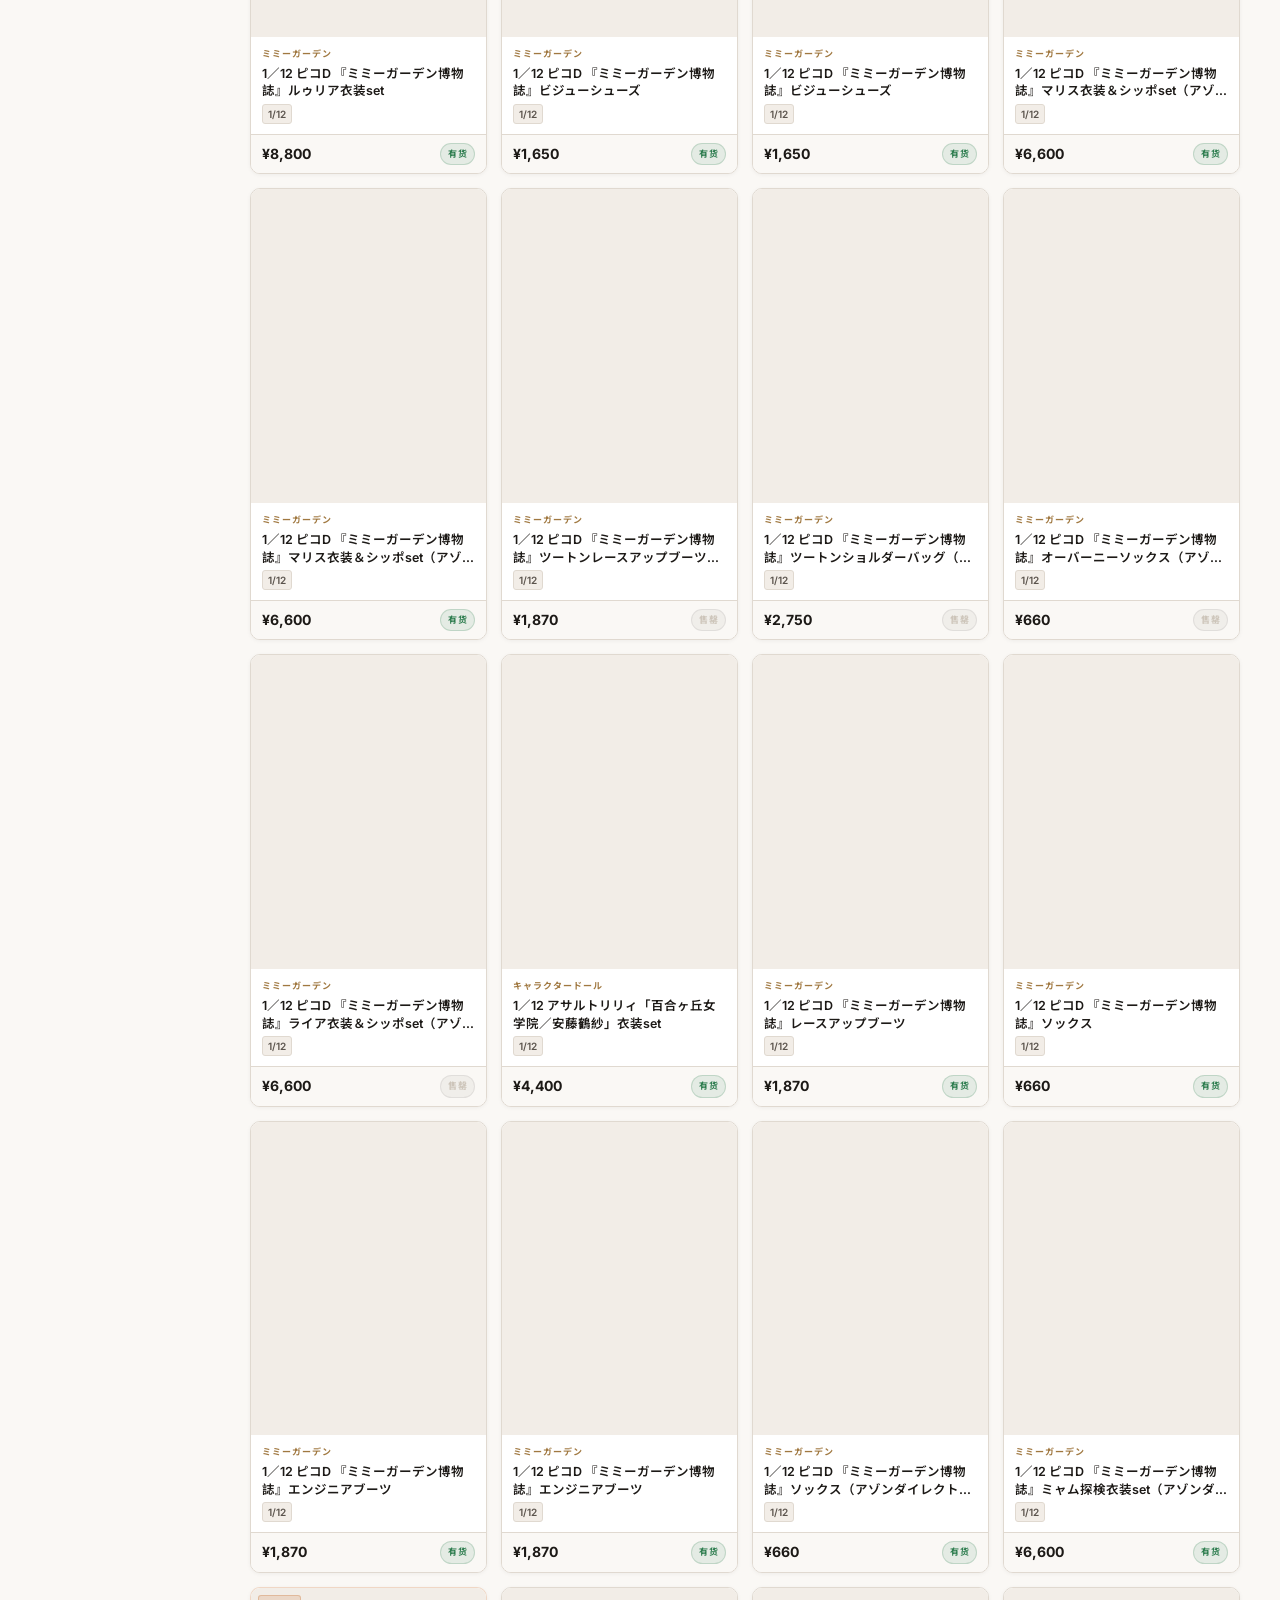
==== commit 2c6b4bc0: "Fix: carousel accessory filter, clean gradient, hero_img support" ====
--- a/index.html
+++ b/index.html
@@ -97,58 +97,76 @@
 .main{padding:20px}
 
 /* ── HERO CAROUSEL (full-width) ── */
-#carousel-wrap{background:var(--bg3);border-bottom:1px solid var(--border)}
-.carousel{position:relative;width:100%;height:360px;overflow:hidden;cursor:pointer;display:flex}
-.carousel-slide{position:absolute;inset:0;display:flex;opacity:0;transition:opacity .7s ease;pointer-events:none}
+#carousel-wrap{border-bottom:1px solid var(--border)}
+.carousel{position:relative;width:100%;height:340px;overflow:hidden;cursor:pointer}
+.carousel-slide{position:absolute;inset:0;opacity:0;transition:opacity .7s ease;pointer-events:none}
 .carousel-slide.active{opacity:1;pointer-events:auto}
-/* image: right-aligned portrait, fills ~45% */
-.carousel-img-wrap{position:absolute;right:0;top:0;width:45%;height:100%}
+/* right: image fills from center to right edge */
+.carousel-img-wrap{position:absolute;right:0;top:0;width:62%;height:100%}
 .carousel-img{width:100%;height:100%;object-fit:cover;object-position:top center}
-.carousel-img-ph{width:100%;height:100%;background:var(--bg3);display:flex;align-items:center;justify-content:center;font-size:64px;opacity:.2}
-/* gradient overlay from left over image */
-.carousel-img-wrap::before{content:'';position:absolute;inset:0;background:linear-gradient(to right,var(--bg3) 0%,rgba(242,237,231,.7) 40%,transparent 100%);z-index:1}
-/* left info panel */
-.carousel-info{position:absolute;left:0;top:0;width:58%;height:100%;display:flex;flex-direction:column;justify-content:center;padding:48px 56px;gap:12px;z-index:2}
-.carousel-series{font-size:10px;font-weight:700;letter-spacing:2px;text-transform:uppercase;color:var(--accent);opacity:.85;margin-bottom:2px}
-.carousel-name{font-size:26px;font-weight:800;color:var(--txt);line-height:1.3;display:-webkit-box;-webkit-line-clamp:2;-webkit-box-orient:vertical;overflow:hidden}
-.carousel-meta{display:flex;align-items:center;gap:10px;margin-top:2px}
-.carousel-price{font-size:22px;font-weight:800;color:var(--accent-dim)}
-.carousel-tag{font-size:10px;font-weight:700;background:rgba(26,86,150,.1);color:var(--blue);padding:3px 10px;border-radius:20px;letter-spacing:.5px}
-.carousel-cta{margin-top:8px;display:inline-flex;align-items:center;gap:6px;font-size:12px;font-weight:600;color:var(--accent-dim);background:var(--accent-g);padding:7px 16px;border-radius:20px;width:fit-content;border:1px solid rgba(196,77,90,.2);transition:var(--t)}
+/* gradient: only blend left edge of image into info panel — thin & clean */
+.carousel-blend{position:absolute;left:0;top:0;bottom:0;width:28%;z-index:1;
+  /* default; JS may update to match image color */
+  background:linear-gradient(to right,var(--bg3) 0%,transparent 100%)}
+/* left: solid info panel */
+.carousel-info{position:absolute;left:0;top:0;width:42%;height:100%;
+  display:flex;flex-direction:column;justify-content:center;
+  padding:40px 44px;gap:10px;background:var(--bg3);z-index:2}
+.carousel-series{font-size:10px;font-weight:700;letter-spacing:2px;color:var(--accent);opacity:.8}
+.carousel-name{font-size:24px;font-weight:800;color:var(--txt);line-height:1.3;
+  display:-webkit-box;-webkit-line-clamp:2;-webkit-box-orient:vertical;overflow:hidden}
+.carousel-meta{display:flex;align-items:center;gap:8px;margin-top:2px}
+.carousel-price{font-size:20px;font-weight:800;color:var(--accent-dim)}
+.carousel-tag{font-size:10px;font-weight:700;background:rgba(26,86,150,.1);
+  color:var(--blue);padding:3px 10px;border-radius:20px}
+.carousel-cta{margin-top:6px;display:inline-flex;align-items:center;gap:6px;
+  font-size:12px;font-weight:600;color:var(--accent-dim);background:var(--accent-g);
+  padding:7px 16px;border-radius:20px;width:fit-content;
+  border:1px solid rgba(196,77,90,.2);transition:var(--t)}
 .carousel-slide.active .carousel-cta:hover{background:var(--accent);color:#fff}
 /* arrows */
-.carousel-btn{position:absolute;bottom:24px;width:34px;height:34px;border-radius:50%;background:rgba(255,255,255,.9);border:1px solid var(--border);display:flex;align-items:center;justify-content:center;font-size:14px;color:var(--txt2);transition:var(--t);z-index:3;backdrop-filter:blur(4px)}
+.carousel-btn{position:absolute;bottom:20px;width:32px;height:32px;border-radius:50%;
+  background:rgba(255,255,255,.92);border:1px solid var(--border);
+  display:flex;align-items:center;justify-content:center;font-size:14px;
+  color:var(--txt2);transition:var(--t);z-index:3;backdrop-filter:blur(4px)}
 .carousel-btn:hover{box-shadow:var(--sh);background:#fff}
-.carousel-prev{left:calc(58% - 84px)}
-.carousel-next{left:calc(58% - 44px)}
-/* dots */
-.carousel-dots{display:flex;gap:6px;padding:12px 0 14px;justify-content:center;background:var(--bg3);border-bottom:1px solid var(--border)}
-.carousel-dot{width:6px;height:6px;border-radius:3px;background:var(--border-d);transition:width .3s ease,background .3s ease;cursor:pointer}
+.carousel-prev{left:calc(42% - 80px)}
+.carousel-next{left:calc(42% - 40px)}
+/* dots + bar below */
+.carousel-dots{display:flex;gap:6px;padding:10px 0 12px;justify-content:center;
+  background:var(--bg3);border-bottom:1px solid var(--border)}
+.carousel-dot{width:6px;height:6px;border-radius:3px;background:var(--border-d);
+  transition:width .3s,background .3s;cursor:pointer}
 .carousel-dot.active{width:20px;background:var(--accent)}
 /* progress */
-.carousel-progress{position:absolute;bottom:0;left:0;height:2px;background:var(--accent);opacity:.5;transition:width linear;z-index:3}
+.carousel-progress{position:absolute;bottom:0;left:0;height:2px;background:var(--accent);
+  opacity:.5;transition:width linear;z-index:3}
 /* counter */
-.carousel-count{position:absolute;right:20px;bottom:20px;font-size:11px;color:var(--txt3);z-index:3;background:rgba(255,255,255,.7);padding:2px 8px;border-radius:10px;backdrop-filter:blur(4px)}
+.carousel-count{position:absolute;right:16px;bottom:16px;font-size:11px;color:var(--txt3);
+  z-index:3;background:rgba(255,255,255,.75);padding:2px 8px;border-radius:10px;
+  backdrop-filter:blur(4px)}
 @media(max-width:860px){
-  .carousel{height:220px}
-  .carousel-img-wrap{width:50%}
-  .carousel-info{width:60%;padding:28px 28px}
-  .carousel-name{font-size:18px}
-  .carousel-price{font-size:17px}
-  .carousel-btn{bottom:16px}
-  .carousel-prev{left:calc(60% - 84px)}
-  .carousel-next{left:calc(60% - 44px)}
+  .carousel{height:210px}
+  .carousel-img-wrap{width:58%}
+  .carousel-blend{width:24%}
+  .carousel-info{width:46%;padding:24px 24px;gap:7px}
+  .carousel-name{font-size:17px}
+  .carousel-price{font-size:16px}
+  .carousel-btn{bottom:14px}
+  .carousel-prev{left:calc(46% - 78px)}
+  .carousel-next{left:calc(46% - 38px)}
 }
 @media(max-width:580px){
-  .carousel{height:180px}
-  .carousel-img-wrap{width:52%}
-  .carousel-info{width:58%;padding:16px 16px;gap:7px}
-  .carousel-name{font-size:14px}
-  .carousel-price{font-size:14px}
+  .carousel{height:170px}
+  .carousel-img-wrap{width:56%}
+  .carousel-blend{width:20%}
+  .carousel-info{width:48%;padding:14px 14px;gap:5px}
+  .carousel-name{font-size:13px;-webkit-line-clamp:3}
+  .carousel-price{font-size:13px}
   .carousel-cta{display:none}
-  .carousel-btn{bottom:12px}
-  .carousel-prev{left:calc(58% - 80px)}
-  .carousel-next{left:calc(58% - 42px)}
+  .carousel-btn{bottom:10px}
+  .carousel-prev{left:calc(48% - 76px)}
+  .carousel-next{left:calc(48% - 36px)}
 }
 
 /* ── STAT BARS ── */
@@ -721,7 +739,7 @@
 function isAccessory(name){
   if(!name)return false;
   const kw=['パーツ','ヘッドパーツ','衣装','ウィッグ','シューズ','ブーツ','ソックス','靴下',
-            'ストッキング','レッグウェア','アクセサリ','カスタムリリィ ヘッド'];
+            'ストッキング','レッグウェア','アクセサリ','カスタムリリィ ヘッド','アームズ'];
   return kw.some(k=>name.includes(k));
 }
 
@@ -737,10 +755,16 @@
   wrap.style.display='block';
   if(_carIdx>=_carItems.length)_carIdx=0;
 
-  // build slides — try _1.jpg (full-body promo shot) with fallback to _0.jpg
+  // build slides — prefer hero_img (Azone homepage banner), then _1.jpg, then _0.jpg
   el.innerHTML = _carItems.map((p,i)=>{
-    const img1=BASE_IMG+p.img+'_1.jpg';
-    const img0=BASE_IMG+p.img+'_0.jpg';
+    const heroUrl = p.hero||'';
+    const img1    = BASE_IMG+p.img+'_1.jpg';
+    const img0    = BASE_IMG+p.img+'_0.jpg';
+    const srcAttr = heroUrl ? heroUrl : img1;
+    // fallback chain: hero → _1.jpg → _0.jpg
+    const onErr   = heroUrl
+      ? `this.src='${img1}';this.onerror=function(){this.src='${img0}'}`
+      : `this.src='${img0}'`;
     const price=p.p?`<div class="carousel-price">¥${p.p.toLocaleString('ja-JP')}</div>`:'';
     return `<div class="carousel-slide${i===_carIdx?' active':''}" onclick="openModal(${p.id})">
       <div class="carousel-info">
@@ -753,8 +777,9 @@
         <div class="carousel-cta">在 Azone 查看 →</div>
       </div>
       <div class="carousel-img-wrap">
-        <img class="carousel-img" src="${img1}" alt="${p.n}"
-          onerror="this.src='${img0}'">
+        <div class="carousel-blend" id="cblend-${i}"></div>
+        <img class="carousel-img" id="cimg-${i}" src="${srcAttr}" alt="${p.n||''}"
+          onerror="${onErr}" onload="carColorMatch(${i})">
       </div>
       <div class="carousel-progress" id="cpr-${i}" style="width:0%"></div>
     </div>`;
@@ -771,6 +796,28 @@
   dots.innerHTML=_carItems.map((_,i)=>`<div class="carousel-dot${i===_carIdx?' active':''}" onclick="carGo(${i})"></div>`).join('');
 
   carStartTimer();
+}
+
+// Try to sample left-edge color of image and apply to the blend gradient
+function carColorMatch(i){
+  const img=document.getElementById('cimg-'+i);
+  const blend=document.getElementById('cblend-'+i);
+  if(!img||!blend)return;
+  try{
+    const c=document.createElement('canvas');
+    c.width=4; c.height=Math.min(img.naturalHeight||40,40);
+    const ctx=c.getContext('2d');
+    // sample left 4px of the top portion of the image
+    ctx.drawImage(img,0,0,4,c.height,0,0,4,c.height);
+    const d=ctx.getImageData(0,0,4,c.height).data;
+    let r=0,g=0,b=0,n=4*c.height;
+    for(let j=0;j<d.length;j+=4){r+=d[j];g+=d[j+1];b+=d[j+2];}
+    const col=`rgb(${Math.round(r/n)},${Math.round(g/n)},${Math.round(b/n)})`;
+    blend.style.background=`linear-gradient(to right,${col} 0%,transparent 100%)`;
+    // also update left panel bg to match
+    const info=blend.closest('.carousel-slide')?.querySelector('.carousel-info');
+    if(info) info.style.background=col;
+  }catch(e){/* CORS blocked — keep default */}
 }
 
 function carGo(i){
@@ -1006,15 +1053,16 @@
 function mapProduct(raw, i) {
   const rawCat = raw.category || 'doll';
   return {
-    id:  raw.id || i + 1,
-    n:   raw.name || '',
-    s:   raw.series || '',
-    cat: CAT_REMAP[rawCat] || rawCat,
-    sc:  raw.scale || '1/6',
-    p:   raw.price || 0,
-    st:  raw.status || 'closed',
-    img: raw.img || '',
-    at:  raw.status_at ? raw.status_at * 1000 : null,
+    id:   raw.id || i + 1,
+    n:    raw.name || '',
+    s:    raw.series || '',
+    cat:  CAT_REMAP[rawCat] || rawCat,
+    sc:   raw.scale || '1/6',
+    p:    raw.price || 0,
+    st:   raw.status || 'closed',
+    img:  raw.img || '',
+    at:   raw.status_at ? raw.status_at * 1000 : null,
+    hero: raw.hero_img || '',
   };
 }
 
